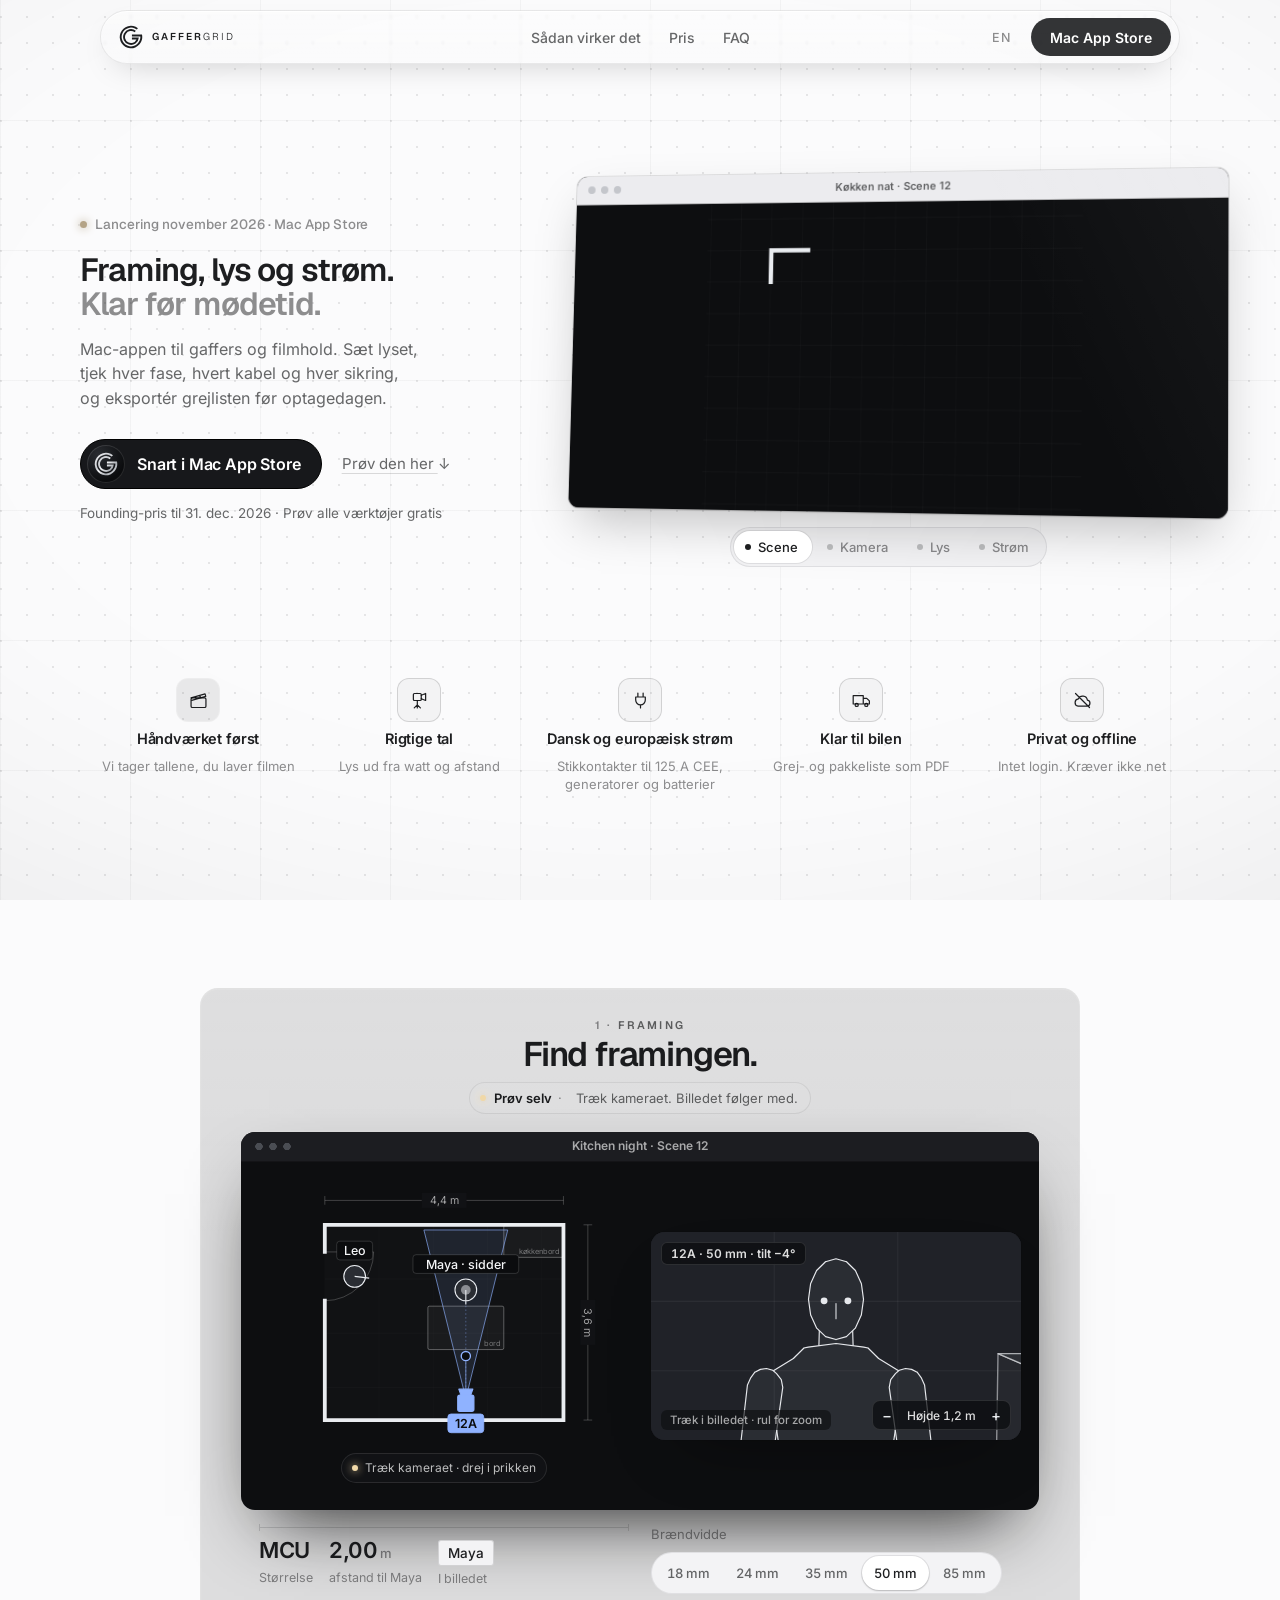
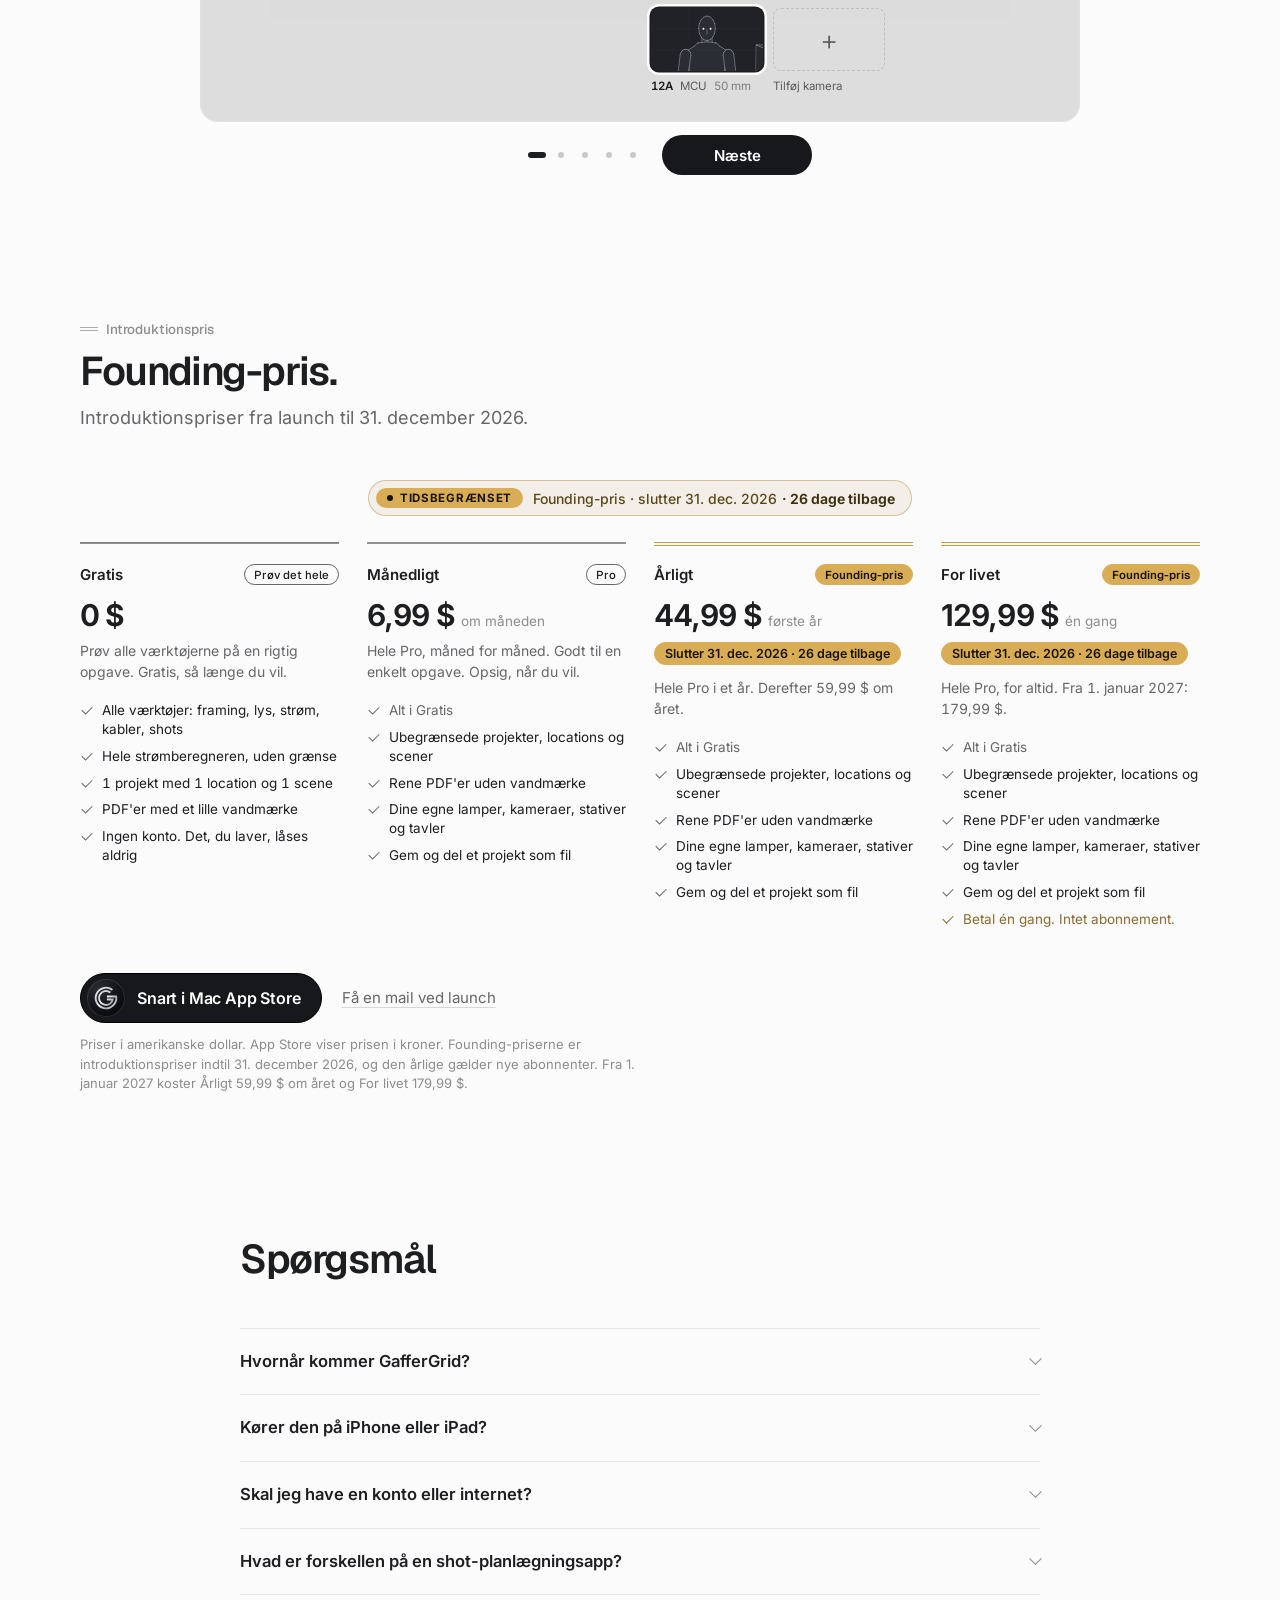
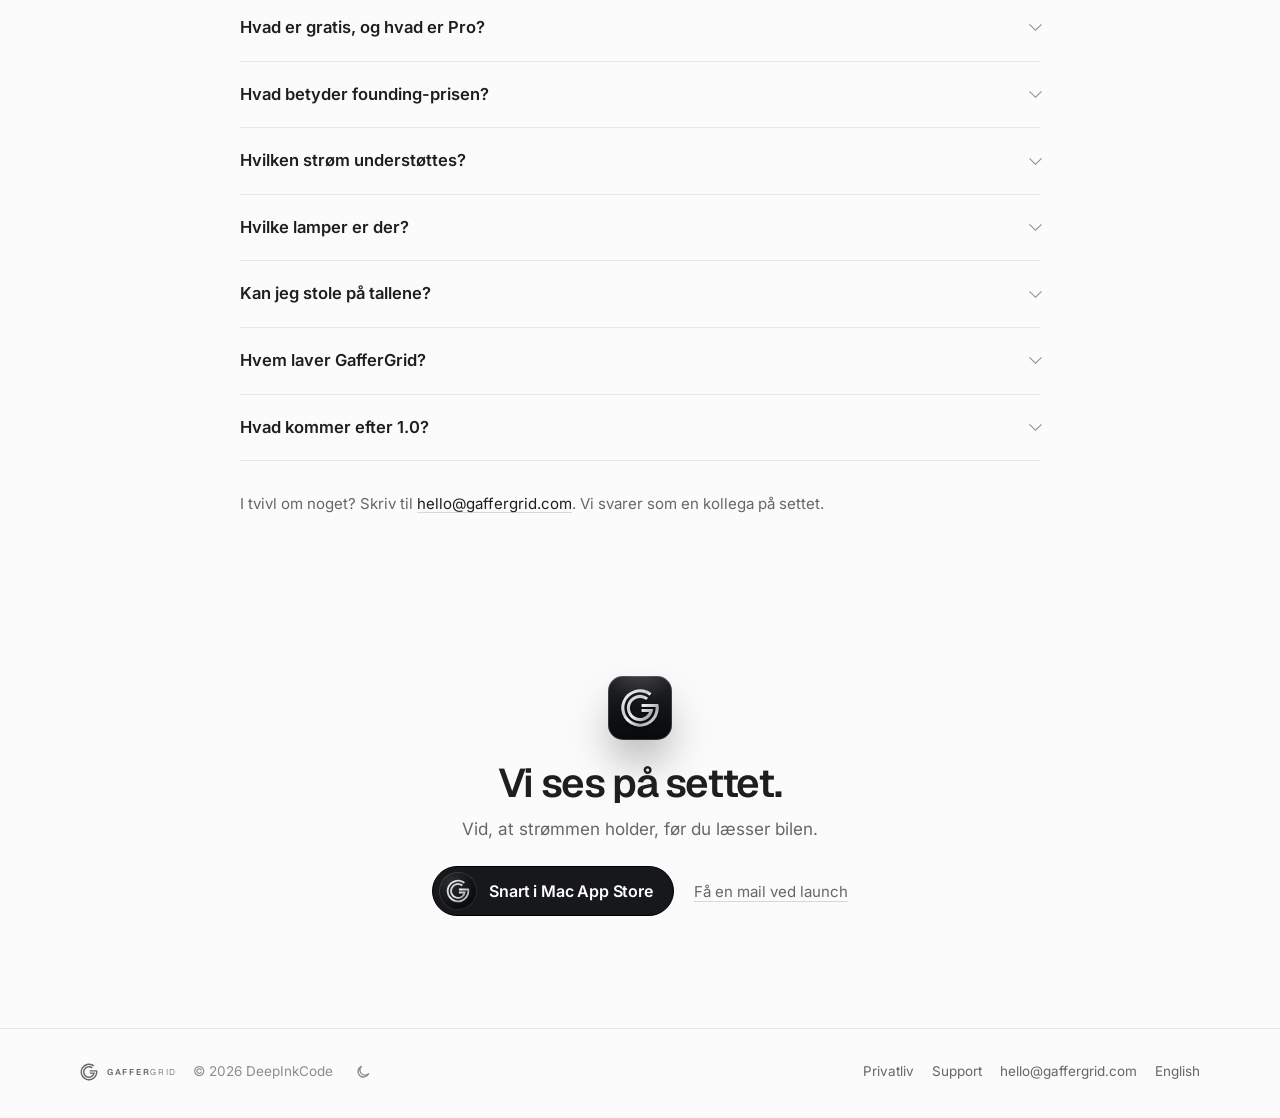
==== da/index.html @ 2f1fe36c "Hvem laver GafferGrid: folk fra filmbranchen i stedet for "testet af gaffers og elektrikere" Co-Auth" ====
<!doctype html>
<html lang="da">
<head>
<meta charset="utf-8">
<meta name="viewport" content="width=device-width, initial-scale=1, viewport-fit=cover">
<title>GafferGrid · Lysplan og strømberegner til filmhold (Mac)</title>
<meta name="description" content="Planlæg lyset og strømmen til dit filmset på din Mac. Hver fase tjekket, og grejlisten klar til udlejeren. Kommer på Mac App Store i november 2026.">
<link rel="canonical" href="https://gaffergrid.com/da/">
<link rel="alternate" hreflang="da" href="https://gaffergrid.com/da/">
<link rel="alternate" hreflang="en-GB" href="https://gaffergrid.com/">
<link rel="alternate" hreflang="x-default" href="https://gaffergrid.com/">
<meta property="og:type" content="website">
<meta property="og:site_name" content="GafferGrid">
<meta property="og:url" content="https://gaffergrid.com/da/">
<meta property="og:title" content="GafferGrid · Lysplan og strømberegner til filmhold (Mac)">
<meta property="og:description" content="Planlæg lyset og strømmen til dit filmset på din Mac. Hver fase tjekket, og grejlisten klar til udlejeren. Kommer på Mac App Store i november 2026.">
<meta property="og:image" content="https://gaffergrid.com/assets/og-da.png">
<meta property="og:image:width" content="1200">
<meta property="og:image:height" content="630">
<meta property="og:locale" content="da_DK">
<meta property="og:locale:alternate" content="en_GB">
<meta name="twitter:card" content="summary_large_image">
<meta name="theme-color" content="#fbfbfc" media="(prefers-color-scheme: light)">
<meta name="theme-color" content="#0c0d0f" media="(prefers-color-scheme: dark)">
<link rel="icon" href="/assets/favicon.svg" type="image/svg+xml">
<link rel="icon" href="/assets/favicon-96.png" type="image/png" sizes="96x96">
<link rel="icon" href="/assets/favicon-48.png" type="image/png" sizes="48x48">
<link rel="apple-touch-icon" href="/assets/apple-touch-icon.png">
<script>try{var s=localStorage.getItem("gg-site-theme");if(s==="dark"||s==="light")document.documentElement.dataset.theme=s}catch(e){}</script>
<script>try{var q=/[?&]intro\b/.test(location.search);if(!matchMedia("(prefers-reduced-motion: reduce)").matches){document.documentElement.classList.add("gg-intro")}}catch(e){}</script>
<link rel="preload" href="/assets/fonts/inter-var-latin.woff2" as="font" type="font/woff2" crossorigin>
<link rel="stylesheet" href="/assets/fonts.css">
<link rel="stylesheet" href="/assets/site.css">
<link rel="stylesheet" href="/assets/launch.css">
</head>
<body>
<a class="skip" href="#main">Gå til indholdet</a>
<header class="top"><div class="wrap">
  <a class="brand" href="/da/" aria-label="GafferGrid"><svg viewBox="0 0 32 32" aria-hidden="true"><path d="M25.235 4.18A15 15 0 1 0 30.644 12.75H17.25V15.25H28.477A12.5 12.5 0 1 1 23.696 6.15ZM22.464 7.726A10.5 10.5 0 1 0 26.473 16.75H17.25V19.25H23.31A8 8 0 1 1 20.925 9.696Z" fill="currentColor"/></svg><span class="gg-word">Gaffer<span>Grid</span></span></a>
  <nav class="tnav" aria-label="Sektioner"><a href="#how">Sådan virker det</a><a href="#founding">Pris</a><a href="#faq">FAQ</a></nav>
  <a class="tbtn lang" href="/" hreflang="en" lang="en" title="English" aria-label="English">EN</a>
  <a class="tbtn solid" href="#join" data-join>Mac App Store</a>
</div></header>
<div class="bg" aria-hidden="true"><div class="bg-grid"></div></div>
<div class="intro" aria-hidden="true"><div class="intro-cover"></div><canvas></canvas></div>
<main id="main">
  <section class="hero" id="join" aria-labelledby="h-hero">
    <div class="wrap hero-in">
      <div class="hero-txt">
        <p class="eyebrow"><i aria-hidden="true"></i><span data-launch-label>Lancering november 2026 · Mac App Store</span></p>
        <h1 id="h-hero"><span>Framing, lys og strøm.</span><br><em>Klar før mødetid.</em></h1>
        <p class="lead">Mac-appen til gaffers og filmhold. Sæt lyset, tjek hver fase, hvert kabel og hver sikring, og eksportér grejlisten før optage&shy;dagen.</p>
        <div class="store-cta" data-store-cta>
        <a class="store simple" data-store aria-disabled="true" data-pre="Hent i" aria-label="Kommer til Mac App Store i november"><span class="store-app"><svg viewBox="0 0 32 32" aria-hidden="true"><defs><linearGradient id="ggst4" gradientUnits="userSpaceOnUse" x1="1" y1="1" x2="31" y2="31"><stop offset="0" stop-color="#fbfbfc"/><stop offset=".38" stop-color="#c9ccd1"/><stop offset=".5" stop-color="#f2f3f5"/><stop offset=".72" stop-color="#a9adb3"/><stop offset="1" stop-color="#e6e8eb"/></linearGradient></defs><path d="M25.235 4.18A15 15 0 1 0 30.644 12.75H17.25V15.25H28.477A12.5 12.5 0 1 1 23.696 6.15ZM22.464 7.726A10.5 10.5 0 1 0 26.473 16.75H17.25V19.25H23.31A8 8 0 1 1 20.925 9.696Z" fill="url(#ggst4)"/></svg></span><span class="store-t"><b data-store-name="Mac App Store">Snart i Mac App Store</b></span></a>
        <a class="store-touch try-link" href="#frame">Prøv den her <span aria-hidden="true">↓</span></a>
      </div>
        <p class="hero-note">Founding-pris til 31. dec. 2026 · Prøv alle værktøjer gratis</p>
      </div>
      <figure class="hshot" data-show role="img" aria-label="Et GafferGrid-vindue med en tegning oppefra af et køkken, kamerabilledet og strømmen på tre faser. Det viser tre øjeblikke efter hinanden: framing, lys og strøm."></figure>
    </div>
  </section>

  <section class="wrap points" aria-label="Kort fortalt">
    <ul><li><i><svg viewBox="0 0 24 24" aria-hidden="true"><rect x="3.5" y="9" width="17" height="11" rx="1.5"/><path d="M3.5 9 L19.5 4.5 L20.3 7.3 L4.3 11.8 M8 7.9 L9.8 10.2 M13 6.5 L14.8 8.8"/></svg></i><b>Håndværket først</b><span>Vi tager tallene, du laver filmen</span></li><li><i><svg viewBox="0 0 24 24" aria-hidden="true"><rect x="5" y="4" width="9" height="8" rx="1.2"/><path d="M14 6 L19 4 V12 L14 10 M9.5 12 V20.5 M6 20.5 L9.5 17 L13 20.5"/></svg></i><b>Rigtige tal</b><span>Lys ud fra watt og afstand</span></li><li><i><svg viewBox="0 0 24 24" aria-hidden="true"><path d="M9 3.5 V8 M15 3.5 V8 M6.5 8 H17.5 V11.5 A5.5 5.5 0 0 1 12 17 A5.5 5.5 0 0 1 6.5 11.5 Z M12 17 V20.5"/></svg></i><b>Dansk og europæisk strøm</b><span>Stikkontakter til 125 A CEE, generatorer og batterier</span></li><li><i><svg viewBox="0 0 24 24" aria-hidden="true"><path d="M2.5 6.5 H14 V16 H2.5 Z M14 9.5 H18 L21 12.5 V16 H14"/><circle cx="6.5" cy="17" r="1.8"/><circle cx="17.5" cy="17" r="1.8"/></svg></i><b>Klar til bilen</b><span>Grej- og pakkeliste som PDF</span></li><li><i><svg viewBox="0 0 24 24" aria-hidden="true"><path d="M7 18.5 H17 A3.5 3.5 0 0 0 17.6 11.55 A5.5 5.5 0 0 0 7.2 10.2 A4.2 4.2 0 0 0 7 18.5 Z M4 4 L20 20"/></svg></i><b>Privat og offline</b><span>Intet login. Kræver ikke net</span></li></ul>
  </section>

  <section class="wrap journey" id="how" aria-labelledby="h-how">
    <h2 id="h-how" class="vh">Sådan virker det</h2>
    <ol class="rail"><li><a href="#frame"><span class="num">1</span><svg viewBox="0 0 24 24" aria-hidden="true"><g transform="scale(1.2)"><rect x="2" y="6" width="11" height="8" rx="1.5"/><path d="M13 9 L18 6 V14 L13 11"/></g></svg><span>Framing</span></a></li><li><a href="#light"><span class="num">2</span><svg viewBox="0 0 24 24" aria-hidden="true"><g transform="scale(1.2)"><rect x="3" y="7" width="7" height="7" rx="1"/><path d="M10 8 L16 5 V16 L10 13"/></g></svg><span>Lys</span></a></li><li><a href="#power"><span class="num">3</span><svg viewBox="0 0 24 24" aria-hidden="true"><g transform="scale(1.2)"><path d="M11 2 L4 11 H10 L9 18 L16 9 H10 Z"/></g></svg><span>Strøm</span></a></li><li><a href="#production"><span class="num">4</span><svg viewBox="0 0 24 24" aria-hidden="true"><g transform="scale(1.2)"><rect x="3" y="4" width="14" height="12" stroke-dasharray="3 2"/></g></svg><span>Produktion</span></a></li><li><a href="#deliver"><span class="num">5</span><svg viewBox="0 0 24 24" aria-hidden="true"><g transform="scale(1.2)"><path d="M10 12 V2.8 M6.6 6.2 L10 2.8 L13.4 6.2"/><path d="M6.5 8.5 H5 V17 H15 V8.5 H13.5"/></g></svg><span>Levering</span></a></li></ol>
  </section>

  <section class="wrap step" id="frame" aria-labelledby="h-frame">
    <div class="step-head">
      <p class="k step-k"><span class="num">1</span><span>Framing</span></p>
      <h2 id="h-frame">Find framingen.</h2>
      <p class="try"><b>Prøv selv</b>Træk kameraet. Billedet følger med.</p>
    </div>
    <div class="camdemo" data-cam-demo></div>
    
  </section>
  <section class="wrap step" id="light" aria-labelledby="h-light">
    <div class="step-head">
      <p class="k step-k"><span class="num">2</span><span>Lys</span></p>
      <h2 id="h-light">Sæt lyset.</h2>
      <p class="try"><b>Prøv selv</b>Flyt key, fill og baglys. Se lyset på Maya.</p>
    </div>
    <div class="camdemo" data-light-demo></div>
    
  </section>
  <section class="wrap step" id="power" aria-labelledby="h-power">
    <div class="step-head">
      <p class="k step-k"><span class="num">3</span><span>Strøm</span><em class="badge">Kernen</em></p>
      <h2 id="h-power">Holder strømmen?</h2>
      <p class="try"><b>Prøv selv</b>Læg kablerne, og se hver fase fylde op.</p>
    </div>
    <div class="pwdemo" data-power-demo></div>
    <p class="fine step-fine">Vejledende. En autoriseret elektriker eller gaffer godkender opsætningen på dagen.</p>
  </section>
  <section class="wrap step" id="production" aria-labelledby="h-production">
    <div class="step-head">
      <p class="k step-k"><span class="num">4</span><span>Produktion</span></p>
      <h2 id="h-production">Pak bilen.</h2>
      <p class="try"><b>Prøv selv</b>Dine shots, dagen og pakkelisten.</p>
    </div>
    <div class="prod">
      <div class="prod-l" data-prod-shots></div>
      <div class="prod-r"><h3>Pakkeliste</h3><div data-pack></div></div>
    </div>
    
  </section>
  <section class="wrap step" id="deliver" aria-labelledby="h-deliver">
    <div class="step-head">
      <p class="k step-k"><span class="num">5</span><span>Levering</span></p>
      <h2 id="h-deliver">Eksportér det hele.</h2>
      <p class="try"><b>Prøv selv</b>Alle papirer, holdet skal bruge, fra én plan.</p>
    </div>
    <div class="deliver" data-deliver data-scenes='[["12","INT. MAYAS LEJLIGHED, KØKKEN – NAT","Maya, Leo","3 shots"],["13","INT. OPGANGEN – NAT","Maya, Hr. Berg","2 shots"],["15","INT. MAYAS LEJLIGHED, KØKKEN – DAG","Leo","1 shot"]]' data-fold="Fold dem ud igen" data-exp="Eksportér det hele">
      <div class="fan">
        <div class="folder" aria-hidden="true"><svg class="folder-back" viewBox="0 0 200 150"><path d="M6 22 Q6 12 16 12 H70 L84 26 H184 Q194 26 194 36 V140 Q194 146 188 146 H12 Q6 146 6 140 Z"/></svg><svg class="folder-front" viewBox="0 0 200 150"><path d="M4 62 Q4 54 12 54 H188 Q196 54 196 62 L192 140 Q191 146 185 146 H15 Q9 146 8 140 Z"/></svg><span class="folder-l">Køkken nat · 4 PDF'er</span></div>
        <button type="button" class="leaf" style="--i:0" aria-pressed="false" aria-label="Grejliste: PDF til udlejeren"><span class="paper" data-doc="0"></span><span class="ready-tag">PDF ✓</span></button><button type="button" class="leaf" style="--i:1" aria-pressed="false" aria-label="Pakkeliste: Ving af på dagen"><span class="paper" data-doc="1"></span><span class="ready-tag">PDF ✓</span></button><button type="button" class="leaf" style="--i:2" aria-pressed="false" aria-label="Shotliste: 12A–12C med skitser"><span class="paper" data-doc="2"></span><span class="ready-tag">PDF ✓</span></button><button type="button" class="leaf" style="--i:3" aria-pressed="false" aria-label="Sceneoversigt: Scener og locations"><span class="paper" data-doc="3"></span><span class="ready-tag">PDF ✓</span></button>
      </div>
      <div class="deliver-cta"><button type="button" class="btn solid" data-export>Eksportér det hele</button><p class="fine">Også i 1.0: en rundvisning og en ordbog over fagord, med fif fra Gaff, vores gaffer.</p></div>
    </div>
    
  </section>

  <section class="wrap sec found" id="founding" aria-labelledby="h-found">
    <div class="head"><p class="k">Introduktionspris</p><h2 id="h-found">Founding-pris.</h2><p>Introduktionspriser fra launch til 31. december 2026.</p></div>
    <p class="offer" data-until="2026-12-31" data-left="dage tilbage" data-left1="dag tilbage"><span class="offer-tag">Tidsbegrænset</span>Founding-pris · slutter 31. dec. 2026</p>
    <div class="plans"><div class="plan free"><div class="plan-n"><b>Gratis</b><em class="badge">Prøv det hele</em></div><p class="price"><strong>0 $</strong></p><span class="plan-d">Prøv alle værktøjerne på en rigtig opgave. Gratis, så længe du vil.</span><ul class="plan-pts"><li>Alle værktøjer: framing, lys, strøm, kabler, shots</li><li>Hele strømberegneren, uden grænse</li><li>1 projekt med 1 location og 1 scene</li><li>PDF'er med et lille vandmærke</li><li>Ingen konto. Det, du laver, låses aldrig</li></ul></div><div class="plan"><div class="plan-n"><b>Månedligt</b><em class="badge">Pro</em></div><p class="price"><strong>6,99 $</strong><span>om måneden</span></p><span class="plan-d">Hele Pro, måned for måned. Godt til en enkelt opgave. Opsig, når du vil.</span><ul class="plan-pts"><li class="all">Alt i Gratis</li><li>Ubegrænsede projekter, locations og scener</li><li>Rene PDF'er uden vandmærke</li><li>Dine egne lamper, kameraer, stativer og tavler</li><li>Gem og del et projekt som fil</li></ul></div><div class="plan hot"><div class="plan-n"><b>Årligt</b><em class="badge">Founding-pris</em></div><p class="price"><strong>44,99 $</strong><span>første år</span></p><p class="until" data-until="2026-12-31" data-left="dage tilbage" data-left1="dag tilbage">Slutter 31. dec. 2026</p><span class="plan-d">Hele Pro i et år. Derefter 59,99 $ om året.</span><ul class="plan-pts"><li class="all">Alt i Gratis</li><li>Ubegrænsede projekter, locations og scener</li><li>Rene PDF'er uden vandmærke</li><li>Dine egne lamper, kameraer, stativer og tavler</li><li>Gem og del et projekt som fil</li></ul></div><div class="plan hot"><div class="plan-n"><b>For livet</b><em class="badge">Founding-pris</em></div><p class="price"><strong>129,99 $</strong><span>én gang</span></p><p class="until" data-until="2026-12-31" data-left="dage tilbage" data-left1="dag tilbage">Slutter 31. dec. 2026</p><span class="plan-d">Hele Pro, for altid. Fra 1. januar 2027: 179,99 $.</span><ul class="plan-pts"><li class="all">Alt i Gratis</li><li>Ubegrænsede projekter, locations og scener</li><li>Rene PDF'er uden vandmærke</li><li>Dine egne lamper, kameraer, stativer og tavler</li><li>Gem og del et projekt som fil</li><li class="plus">Betal én gang. Intet abonnement.</li></ul></div></div>
    <div class="found-cta"><div class="store-cta" data-store-cta>
        <a class="store simple" data-store aria-disabled="true" data-pre="Hent i" aria-label="Kommer til Mac App Store i november"><span class="store-app"><svg viewBox="0 0 32 32" aria-hidden="true"><defs><linearGradient id="ggst5" gradientUnits="userSpaceOnUse" x1="1" y1="1" x2="31" y2="31"><stop offset="0" stop-color="#fbfbfc"/><stop offset=".38" stop-color="#c9ccd1"/><stop offset=".5" stop-color="#f2f3f5"/><stop offset=".72" stop-color="#a9adb3"/><stop offset="1" stop-color="#e6e8eb"/></linearGradient></defs><path d="M25.235 4.18A15 15 0 1 0 30.644 12.75H17.25V15.25H28.477A12.5 12.5 0 1 1 23.696 6.15ZM22.464 7.726A10.5 10.5 0 1 0 26.473 16.75H17.25V19.25H23.31A8 8 0 1 1 20.925 9.696Z" fill="url(#ggst5)"/></svg></span><span class="store-t"><b data-store-name="Mac App Store">Snart i Mac App Store</b></span></a>
        <a class="store-touch" data-store-touch href="mailto:hello@gaffergrid.com?subject=Sig%20til%2C%20n%C3%A5r%20GafferGrid%20er%20ude">Få en mail ved launch</a>
      </div><p class="fine">Priser i amerikanske dollar. App Store viser prisen i kroner. Founding-priserne er introduktionspriser indtil 31. december 2026, og den årlige gælder nye abonnenter. Fra 1. januar 2027 koster Årligt 59,99 $ om året og For livet 179,99 $.</p></div>
  </section>

  <section class="wrap sec" id="faq" aria-labelledby="h-faq">
    <div class="head"><h2 id="h-faq">Spørgsmål</h2></div>
    <div class="faq"><details><summary>Hvornår kommer GafferGrid?</summary><p>November 2026 på Mac App Store.</p></details><details><summary>Kører den på iPhone eller iPad?</summary><p>Ikke endnu. 1.0 er til Mac: macOS 13 Ventura eller nyere, Apple silicon eller Intel, på engelsk (UK) og dansk. iPad kommer som det næste. Sidder du med telefonen? Send linket til dig selv, og prøv den på din Mac.</p></details><details><summary>Skal jeg have en konto eller internet?</summary><p>Nej. Der er intet login, og alt virker offline. Dine projekter gemmes på din Mac, og vi ser dem aldrig.</p></details><details><summary>Hvad er forskellen på en shot-planlægningsapp?</summary><p>Shot-planlægningsapps stopper ved kameraet. GafferGrid laver også gafferens del: den fordeler lamperne på faserne, tjekker kabler og sikringer, vælger tavler og skriver grejlisten til udlejeren.</p></details><details><summary>Hvad er gratis, og hvad er Pro?</summary><p>Alle værktøjer virker i ét projekt med én location og én scene, sammen med hele strømberegneren og PDF'er med et lille vandmærke. Pro giver ubegrænsede projekter, locations og scener, rene PDF'er, dine egne lamper, kameraer og stativer, og du kan gemme og dele et projekt som fil.</p></details><details><summary>Hvad betyder founding-prisen?</summary><p>Fra launch til 31. december 2026 koster Pro 44,99 $ det første år (nye abonnenter) eller 129,99 $ for livet. Derefter er priserne 59,99 $ om året og 179,99 $ for livet.</p></details><details><summary>Hvilken strøm understøttes?</summary><p>Dansk, europæisk og britisk 230/400 V: stikkontakter, 16, 32, 63 og 125 A CEE, generatorer og batterier. På dansk bruger appen danske stik, på engelsk britiske (BS 1363). Amerikansk strøm kommer senere.</p></details><details><summary>Hvilke lamper er der?</summary><p>Generiske LED-, tungsten- og HMI-lamper efter watt, fx en LED COB 600 W, med lysformere, rammer og diffusion. Med Pro opretter du dine egne lamper, kameraer og stativer.</p></details><details><summary>Kan jeg stole på tallene?</summary><p>GafferGrid regner hver lampe på fuld styrke og holder hver fase under 80 %. Beregningen er vejledende: en autoriseret elektriker eller gaffer skal godkende fordelingen på dagen.</p></details><details><summary>Hvem laver GafferGrid?</summary><p>Folk fra filmbranchen, der ville have et bedre værktøj til lys og strøm. Vi holder til i Danmark, og når du skriver, svarer en, der selv har stået på et set.</p></details><details><summary>Hvad kommer efter 1.0?</summary><p>1.0 er kernen: framing, lys, strøm og grejlisten. iPad og amerikansk strøm kommer som det næste. Opdateringer kommer gennem Mac App Store.</p></details></div>
    <aside class="gaff"><p>I tvivl om noget? Skriv til <a href="mailto:hello@gaffergrid.com">hello@gaffergrid.com</a>. Vi svarer som en kollega på settet.</p></aside>
  </section>

  <section class="wrap end" id="join-end" aria-labelledby="h-end">
    <div class="app-icon sm" aria-hidden="true"><svg viewBox="0 0 32 32" aria-hidden="true"><defs><linearGradient id="ggm2" gradientUnits="userSpaceOnUse" x1="1" y1="1" x2="31" y2="31"><stop offset="0" stop-color="#fbfbfc"/><stop offset=".38" stop-color="#c9ccd1"/><stop offset=".5" stop-color="#f2f3f5"/><stop offset=".72" stop-color="#a9adb3"/><stop offset="1" stop-color="#e6e8eb"/></linearGradient></defs><path d="M25.235 4.18A15 15 0 1 0 30.644 12.75H17.25V15.25H28.477A12.5 12.5 0 1 1 23.696 6.15ZM22.464 7.726A10.5 10.5 0 1 0 26.473 16.75H17.25V19.25H23.31A8 8 0 1 1 20.925 9.696Z" fill="url(#ggm2)"/></svg></div>
    <h2 id="h-end">Vi ses på settet.</h2>
    <p>Vid, at strømmen holder, før du læsser bilen.</p>
    <div class="store-cta" data-store-cta>
        <a class="store simple" data-store aria-disabled="true" data-pre="Hent i" aria-label="Kommer til Mac App Store i november"><span class="store-app"><svg viewBox="0 0 32 32" aria-hidden="true"><defs><linearGradient id="ggst6" gradientUnits="userSpaceOnUse" x1="1" y1="1" x2="31" y2="31"><stop offset="0" stop-color="#fbfbfc"/><stop offset=".38" stop-color="#c9ccd1"/><stop offset=".5" stop-color="#f2f3f5"/><stop offset=".72" stop-color="#a9adb3"/><stop offset="1" stop-color="#e6e8eb"/></linearGradient></defs><path d="M25.235 4.18A15 15 0 1 0 30.644 12.75H17.25V15.25H28.477A12.5 12.5 0 1 1 23.696 6.15ZM22.464 7.726A10.5 10.5 0 1 0 26.473 16.75H17.25V19.25H23.31A8 8 0 1 1 20.925 9.696Z" fill="url(#ggst6)"/></svg></span><span class="store-t"><b data-store-name="Mac App Store">Snart i Mac App Store</b></span></a>
        <a class="store-touch" data-store-touch href="mailto:hello@gaffergrid.com?subject=Sig%20til%2C%20n%C3%A5r%20GafferGrid%20er%20ude">Få en mail ved launch</a>
      </div>
  </section>
</main>
<script src="/assets/aabning.js" defer></script>
<script src="/assets/gitterlys.js" defer></script>
<script src="/assets/launch.js" defer></script>
<script src="/assets/kamera.js" defer></script>
<script src="/assets/rejse.js" defer></script>
<script src="/assets/slides.js" defer></script>
<script src="/assets/hero.js" defer></script>
<script type="application/ld+json">
{"@context":"https://schema.org","@graph":[{"@type":"SoftwareApplication","name":"GafferGrid","url":"https://gaffergrid.com/da/","inLanguage":"da","operatingSystem":"macOS 13 or later","applicationCategory":"MultimediaApplication","applicationSubCategory":"Film and TV production planning","description":"Planlæg lyset og strømmen til dit filmset på din Mac. Hver fase tjekket, og grejlisten klar til udlejeren. Kommer på Mac App Store i november 2026.","publisher":{"@id":"https://gaffergrid.com/#org"},"author":{"@id":"https://gaffergrid.com/#org"},"softwareRequirements":"macOS 13 Ventura or later, Apple silicon or Intel","isAccessibleForFree":true,"availableLanguage":["en-GB","da"],"keywords":"lighting plan, power calculator, gaffer app, film set, gear list, shot list, power distribution, CEE, phases, lighting plot","featureList":["Brændvidde og sensorstørrelse, med billedfeltet på planen","Dolly, slider, jib og kran med keyframes","Shotlisten som filmstrimmel, med en skitse af hvert billede","En lysplan set oppefra, i rigtige mål","Lyset regnet ud fra watt og afstand","LED, Tungsten og HMI med lysformere, rammer og diffusion","Faser, kabler og sikringer regnet ud, hver fase under 80 %","Kabler lagt langs væggene, tavler valgt for dig","Stikkontakter til 125 A CEE, generatorer og batterier","Scener med dag/nat og locations","Sceneoversigt og locations","Pakkeliste bygget ud fra planen, vinget af på dagen","Grejlisten som PDF til udlejeren","Plan, shotliste og strømplan i én PDF","Fokusguide til kameraholdet"],"offers":[{"@type":"Offer","name":"Free","price":"0","priceCurrency":"USD"},{"@type":"Offer","name":"Pro, monthly","price":"6.99","priceCurrency":"USD"},{"@type":"Offer","name":"Pro, yearly (founding price, first year)","price":"44.99","priceCurrency":"USD","priceValidUntil":"2026-12-31"},{"@type":"Offer","name":"Pro, for life (founding price)","price":"129.99","priceCurrency":"USD","priceValidUntil":"2026-12-31"}]},{"@type":"Organization","@id":"https://gaffergrid.com/#org","name":"DeepInkCode","url":"https://gaffergrid.com/","email":"hello@gaffergrid.com","logo":"https://gaffergrid.com/assets/icon-512.png","address":{"@type":"PostalAddress","addressCountry":"DK"}},{"@type":"WebSite","name":"GafferGrid","url":"https://gaffergrid.com/","inLanguage":["en-GB","da"],"publisher":{"@id":"https://gaffergrid.com/#org"}},{"@type":"FAQPage","inLanguage":"da","mainEntity":[{"@type":"Question","name":"Hvornår kommer GafferGrid?","acceptedAnswer":{"@type":"Answer","text":"November 2026 på Mac App Store."}},{"@type":"Question","name":"Kører den på iPhone eller iPad?","acceptedAnswer":{"@type":"Answer","text":"Ikke endnu. 1.0 er til Mac: macOS 13 Ventura eller nyere, Apple silicon eller Intel, på engelsk (UK) og dansk. iPad kommer som det næste. Sidder du med telefonen? Send linket til dig selv, og prøv den på din Mac."}},{"@type":"Question","name":"Skal jeg have en konto eller internet?","acceptedAnswer":{"@type":"Answer","text":"Nej. Der er intet login, og alt virker offline. Dine projekter gemmes på din Mac, og vi ser dem aldrig."}},{"@type":"Question","name":"Hvad er forskellen på en shot-planlægningsapp?","acceptedAnswer":{"@type":"Answer","text":"Shot-planlægningsapps stopper ved kameraet. GafferGrid laver også gafferens del: den fordeler lamperne på faserne, tjekker kabler og sikringer, vælger tavler og skriver grejlisten til udlejeren."}},{"@type":"Question","name":"Hvad er gratis, og hvad er Pro?","acceptedAnswer":{"@type":"Answer","text":"Alle værktøjer virker i ét projekt med én location og én scene, sammen med hele strømberegneren og PDF'er med et lille vandmærke. Pro giver ubegrænsede projekter, locations og scener, rene PDF'er, dine egne lamper, kameraer og stativer, og du kan gemme og dele et projekt som fil."}},{"@type":"Question","name":"Hvad betyder founding-prisen?","acceptedAnswer":{"@type":"Answer","text":"Fra launch til 31. december 2026 koster Pro 44,99 $ det første år (nye abonnenter) eller 129,99 $ for livet. Derefter er priserne 59,99 $ om året og 179,99 $ for livet."}},{"@type":"Question","name":"Hvilken strøm understøttes?","acceptedAnswer":{"@type":"Answer","text":"Dansk, europæisk og britisk 230/400 V: stikkontakter, 16, 32, 63 og 125 A CEE, generatorer og batterier. På dansk bruger appen danske stik, på engelsk britiske (BS 1363). Amerikansk strøm kommer senere."}},{"@type":"Question","name":"Hvilke lamper er der?","acceptedAnswer":{"@type":"Answer","text":"Generiske LED-, tungsten- og HMI-lamper efter watt, fx en LED COB 600 W, med lysformere, rammer og diffusion. Med Pro opretter du dine egne lamper, kameraer og stativer."}},{"@type":"Question","name":"Kan jeg stole på tallene?","acceptedAnswer":{"@type":"Answer","text":"GafferGrid regner hver lampe på fuld styrke og holder hver fase under 80 %. Beregningen er vejledende: en autoriseret elektriker eller gaffer skal godkende fordelingen på dagen."}},{"@type":"Question","name":"Hvem laver GafferGrid?","acceptedAnswer":{"@type":"Answer","text":"Folk fra filmbranchen, der ville have et bedre værktøj til lys og strøm. Vi holder til i Danmark, og når du skriver, svarer en, der selv har stået på et set."}},{"@type":"Question","name":"Hvad kommer efter 1.0?","acceptedAnswer":{"@type":"Answer","text":"1.0 er kernen: framing, lys, strøm og grejlisten. iPad og amerikansk strøm kommer som det næste. Opdateringer kommer gennem Mac App Store."}}]}]}
</script>
<footer class="foot"><div class="wrap">
  <a class="brand" href="/da/"><svg viewBox="0 0 32 32" aria-hidden="true"><path d="M25.235 4.18A15 15 0 1 0 30.644 12.75H17.25V15.25H28.477A12.5 12.5 0 1 1 23.696 6.15ZM22.464 7.726A10.5 10.5 0 1 0 26.473 16.75H17.25V19.25H23.31A8 8 0 1 1 20.925 9.696Z" fill="currentColor"/></svg><span class="gg-word">Gaffer<span>Grid</span></span></a>
  <span>© 2026 DeepInkCode</span>
  <button class="tbtn icon" type="button" data-theme-toggle aria-label="Mørk eller lys" title="Mørk eller lys"><svg class="theme-moon" viewBox="0 0 20 20"><path d="M16 12.5 A6.5 6.5 0 1 1 7.5 4 A5.2 5.2 0 0 0 16 12.5 Z"/></svg><svg class="theme-sun" viewBox="0 0 20 20"><circle cx="10" cy="10" r="3.4"/><path d="M10 2.5 V4.3 M10 15.7 V17.5 M2.5 10 H4.3 M15.7 10 H17.5 M4.7 4.7 L6 6 M14 14 L15.3 15.3 M4.7 15.3 L6 14 M14 6 L15.3 4.7"/></svg></button>
  <nav aria-label="Footer"><a href="/da/privacy.html">Privatliv</a><a href="/da/support.html">Support</a><a href="mailto:hello@gaffergrid.com">hello@gaffergrid.com</a><a href="/" hreflang="en" lang="en">English</a></nav>
</div></footer>
<script src="/assets/site.js" defer></script>
</body>
</html>
---- assets/fonts.css ----
/* Inter (SIL Open Font License, se fonts/Inter-OFL.txt) som variabel skrift, kopieret fra appens web/fonts. Systemskriften (SF Pro) bruges først på Mac/iPhone/iPad.
   Kun latin og latin-ext. Ingen eksterne skrifter (GDPR). */
/* latin-ext */
@font-face {
  font-family: 'Inter';
  font-style: normal;
  font-weight: 100 900;
  font-display: swap;
  src: url(fonts/inter-var-latin-ext.woff2) format('woff2-variations'), url(fonts/inter-var-latin-ext.woff2) format('woff2');
  unicode-range: U+0100-02BA, U+02BD-02C5, U+02C7-02CC, U+02CE-02D7, U+02DD-02FF, U+0304, U+0308, U+0329, U+1D00-1DBF, U+1E00-1E9F, U+1EF2-1EFF, U+2020, U+20A0-20AB, U+20AD-20C4, U+2113, U+2C60-2C7F, U+A720-A7FF;
}
/* latin */
@font-face {
  font-family: 'Inter';
  font-style: normal;
  font-weight: 100 900;
  font-display: swap;
  src: url(fonts/inter-var-latin.woff2) format('woff2-variations'), url(fonts/inter-var-latin.woff2) format('woff2');
  unicode-range: U+0000-00FF, U+0131, U+0152-0153, U+02BB-02BC, U+02C6, U+02DA, U+02DC, U+0304, U+0308, U+0329, U+2000-206F, U+20AC, U+2122, U+2191, U+2193, U+2212, U+2215, U+FEFF, U+FFFD;
}
/* Geist (SIL Open Font License, se fonts/Geist-OFL.txt), variabel, kun latin, kopieret fra appens web/fonts. Bruges KUN til
   navnetrækket "GafferGrid" (Marcus 28. okt aften); resten af siden står i Inter/systemskriften. */
@font-face {
  font-family: 'Geist';
  font-style: normal;
  font-weight: 100 900;
  font-display: swap;
  src: url(fonts/geist-var-latin.woff2) format('woff2-variations'), url(fonts/geist-var-latin.woff2) format('woff2');
  unicode-range: U+0000-00FF, U+0131, U+0152-0153, U+02BB-02BC, U+02C6, U+02DA, U+02DC, U+0304, U+0308, U+0329, U+2000-206F, U+20AC, U+2122, U+2191, U+2193, U+2212, U+2215, U+FEFF, U+FFFD;
}
/* Navnetrækket (Marcus 29. okt, som i appen): "GAFFERGRID" i versaler, spatiering 0,2 em, GAFFER 600 og GRID 300 (samme farve).
   Skriften er ca. 0,52× den gamle; margin-right −0,2 em fjerner spatieringen efter D, så navnet står optisk centreret ved G'et. */
.gg-word { font-family: "Geist", "Inter", -apple-system, system-ui, sans-serif; font-weight: 600; letter-spacing: .2em; text-transform: uppercase; margin-right: -.2em; line-height: 1; white-space: nowrap; font-synthesis: none; }
.gg-word span { font-weight: 300; opacity: 1; }
/* Instrument Serif (SIL Open Font License, se fonts/InstrumentSerif-OFL.txt), kun latin og latin-ext. Overskrifterne på siden
   (Marcus 4. nov: "en anden font, som ikke er så basic"); brødteksten er stadig Inter/systemskriften, navnetrækket Geist. */
@font-face { font-family: 'Instrument Serif'; font-style: normal; font-weight: 400; font-display: swap; src: url(fonts/instrument-serif-latin-ext.woff2) format('woff2');
  unicode-range: U+0100-02BA, U+02BD-02C5, U+02C7-02CC, U+02CE-02D7, U+02DD-02FF, U+0304, U+0308, U+0329, U+1D00-1DBF, U+1E00-1E9F, U+1EF2-1EFF, U+2020, U+20A0-20AB, U+20AD-20C4, U+2113, U+2C60-2C7F, U+A720-A7FF; }
@font-face { font-family: 'Instrument Serif'; font-style: normal; font-weight: 400; font-display: swap; src: url(fonts/instrument-serif-latin.woff2) format('woff2');
  unicode-range: U+0000-00FF, U+0131, U+0152-0153, U+02BB-02BC, U+02C6, U+02DA, U+02DC, U+0304, U+0308, U+0329, U+2000-206F, U+20AC, U+2122, U+2191, U+2193, U+2212, U+2215, U+FEFF, U+FFFD; }
@font-face { font-family: 'Instrument Serif'; font-style: italic; font-weight: 400; font-display: swap; src: url(fonts/instrument-serif-italic-latin.woff2) format('woff2');
  unicode-range: U+0000-00FF, U+0131, U+0152-0153, U+02BB-02BC, U+02C6, U+02DA, U+02DC, U+0304, U+0308, U+0329, U+2000-206F, U+20AC, U+2122, U+2191, U+2193, U+2212, U+2215, U+FEFF, U+FFFD; }
---- assets/site.css ----
/* Fælles stil for gaffergrid.com (forside, privacy, support) i appens nye look (gaffergrid-ft/docs/designsprog.md):
   monokrom grafit, kun lyset gløder (varm hvid), præcise tal, én skrift, rolig bevægelse. Ingen orange.
   Farverne er appens tokens (web/tokens.css). Mørk følger systemet; data-theme="light"/"dark" vælges med knappen i toppen. */
:root {
  --g0: #fbfbfc; --g1: #f3f3f5; --g2: #ffffff; --g3: #ebebee; --g4: #e2e2e6;
  --t1: rgba(10, 11, 13, .92); --t2: rgba(10, 11, 13, .62); --t3: rgba(10, 11, 13, .46);
  --hair: rgba(10, 11, 13, .08); --hair2: rgba(10, 11, 13, .14);
  --hi: #17181b; --hi-fg: #ffffff;
  --glass: rgba(251, 251, 252, .78);
  --light: #b4a386; --glow: rgba(180, 163, 134, .22);
  --ok: #2f7d4f; --warn: #a8801c; --bad: #c23a2b;
  --sel: #2f6fd0; --focus: 0 0 0 3px rgba(47, 111, 208, .28);
  --sh-float: 0 1px 0 rgba(255, 255, 255, .5) inset, 0 10px 30px rgba(0, 0, 0, .10), 0 1px 3px rgba(0, 0, 0, .08);
  --sh-shot: 0 30px 80px -20px rgba(0, 0, 0, .28), 0 0 0 1px var(--hair2);
  --body: -apple-system, BlinkMacSystemFont, "SF Pro Text", "Inter", "Segoe UI Variable Text", "Segoe UI", system-ui, sans-serif;
  --display: -apple-system, BlinkMacSystemFont, "SF Pro Display", "Inter", "Segoe UI Variable Display", "Segoe UI", system-ui, sans-serif;
  --ease: cubic-bezier(.2, .8, .2, 1);
  --wrap: 1120px; --gut: max(16px, env(safe-area-inset-left, 0px));
  color-scheme: light;
}
@media (prefers-color-scheme: dark) { :root:not([data-theme="light"]) {
  --g0: #0c0d0f; --g1: #141518; --g2: #1b1c20; --g3: #24262b; --g4: #2f3137;
  --t1: rgba(255, 255, 255, .94); --t2: rgba(255, 255, 255, .64); --t3: rgba(255, 255, 255, .44);
  --hair: rgba(255, 255, 255, .07); --hair2: rgba(255, 255, 255, .12);
  --hi: #f4f5f7; --hi-fg: #0c0d0f;
  --glass: rgba(20, 21, 24, .72);
  --light: #f1d9a8; --glow: rgba(241, 217, 168, .12);
  --ok: #6cc28c; --warn: #e2c25c; --bad: #ef6b5e; --sel: #8fb2ff; --focus: 0 0 0 3px rgba(143, 178, 255, .3);
  --sh-float: 0 1px 0 rgba(255, 255, 255, .05) inset, 0 10px 30px rgba(0, 0, 0, .4), 0 1px 3px rgba(0, 0, 0, .45);
  --sh-shot: 0 40px 100px -30px rgba(0, 0, 0, .9), 0 0 0 1px var(--hair2);
  color-scheme: dark;
} }
:root[data-theme="dark"] {
  --g0: #0c0d0f; --g1: #141518; --g2: #1b1c20; --g3: #24262b; --g4: #2f3137;
  --t1: rgba(255, 255, 255, .94); --t2: rgba(255, 255, 255, .64); --t3: rgba(255, 255, 255, .44);
  --hair: rgba(255, 255, 255, .07); --hair2: rgba(255, 255, 255, .12);
  --hi: #f4f5f7; --hi-fg: #0c0d0f;
  --glass: rgba(20, 21, 24, .72);
  --light: #f1d9a8; --glow: rgba(241, 217, 168, .12);
  --ok: #6cc28c; --warn: #e2c25c; --bad: #ef6b5e; --sel: #8fb2ff; --focus: 0 0 0 3px rgba(143, 178, 255, .3);
  --sh-float: 0 1px 0 rgba(255, 255, 255, .05) inset, 0 10px 30px rgba(0, 0, 0, .4), 0 1px 3px rgba(0, 0, 0, .45);
  --sh-shot: 0 40px 100px -30px rgba(0, 0, 0, .9), 0 0 0 1px var(--hair2);
  color-scheme: dark;
}

*, *::before, *::after { box-sizing: border-box; }
html { -webkit-text-size-adjust: 100%; scroll-padding-top: 72px; }
body { margin: 0; background: var(--g0); color: var(--t1); font: 400 16px/1.55 var(--body); -webkit-font-smoothing: antialiased; -moz-osx-font-smoothing: grayscale; text-rendering: optimizeLegibility; overflow-x: hidden; }
a { color: inherit; }
img, svg { max-width: 100%; }
:focus-visible { outline: 2px solid color-mix(in srgb, var(--sel) 70%, transparent); outline-offset: 2px; border-radius: 6px; }
:focus:not(:focus-visible) { outline: none; }
.wrap { width: 100%; max-width: calc(var(--wrap) + 2 * var(--gut)); margin: 0 auto; padding: 0 var(--gut); }
.skip { position: absolute; left: -999px; top: 8px; z-index: 100; background: var(--hi); color: var(--hi-fg); padding: 8px 12px; border-radius: 8px; }
.skip:focus { left: 8px; }

/* Toppen: røget glas (det eneste, der svæver), logoet og to små knapper */
.top { position: sticky; top: 0; z-index: 50; background: var(--glass); -webkit-backdrop-filter: blur(22px) saturate(150%); backdrop-filter: blur(22px) saturate(150%); border-bottom: 1px solid var(--hair); }
.top .wrap { display: flex; align-items: center; gap: 8px; height: 56px; }
.brand { display: inline-flex; align-items: center; gap: 9px; text-decoration: none; font: 600 16px var(--display); letter-spacing: -.02em; padding: 6px 0; }
.brand svg { width: 24px; height: 24px; flex: none; }
.brand .gg-word { font-size: 10px; } /* navnetrækket i Geist-versaler (fonts.css), ca. 0,52× den gamle 17 px */
.foot .brand .gg-word { font-size: 8.5px; }
.tbtn { display: inline-flex; align-items: center; justify-content: center; gap: 6px; min-height: 36px; padding: 0 12px; border-radius: 999px; border: 1px solid transparent; background: transparent; color: var(--t2); font: 500 14px var(--body); text-decoration: none; cursor: pointer; transition: color .16s var(--ease), background .16s var(--ease); }
.tbtn:hover { color: var(--t1); background: var(--g3); }
.tbtn svg { width: 17px; height: 17px; fill: none; stroke: currentColor; stroke-width: 1.6; stroke-linecap: round; stroke-linejoin: round; }
.tbtn.icon { width: 36px; padding: 0; }
.tbtn.solid { white-space: nowrap; }
@media (max-width: 440px) { .top .tbtn.solid { display: none; } }
.tbtn.solid { background: var(--hi); color: var(--hi-fg); font-weight: 600; min-height: 32px; padding: 0 14px; font-size: 13.5px; margin-left: 4px; }
.tnav { display: flex; gap: 2px; margin: 0 auto; }
.tnav a { padding: 7px 12px; border-radius: 999px; color: var(--t2); font: 500 14px var(--body); text-decoration: none; transition: color .16s var(--ease), background .16s var(--ease); }
.tnav a:hover { color: var(--t1); background: var(--g3); }
.tbtn.lang { font-size: 12.5px; letter-spacing: .04em; min-width: 36px; padding: 0 8px; }
@media (max-width: 820px) { .tnav { display: none; } .top .lang { margin-left: auto; } }
.tbtn.solid:hover { background: color-mix(in srgb, var(--hi) 86%, var(--t3)); color: var(--hi-fg); }
.theme-sun { display: none; } :root[data-theme-now="dark"] .theme-sun { display: block; } :root[data-theme-now="dark"] .theme-moon { display: none; }

/* Knapper */
.btn { display: inline-flex; align-items: center; justify-content: center; gap: 8px; min-height: 48px; padding: 0 22px; border-radius: 999px; border: 1px solid var(--hair2); background: transparent; color: var(--t1); font: 600 15px var(--body); text-decoration: none; cursor: pointer; transition: background .18s var(--ease), border-color .18s var(--ease), transform .18s var(--ease); }
.btn:hover { background: var(--g3); }
.btn.solid { background: var(--hi); color: var(--hi-fg); border-color: transparent; }
.btn.solid:hover { background: color-mix(in srgb, var(--hi) 86%, var(--t3)); }
.btn:active { transform: translateY(1px); }

/* Bunden */
.foot { border-top: 1px solid var(--hair); margin-top: 72px; color: var(--t3); font-size: 13.5px; }
.foot .wrap { display: flex; flex-wrap: wrap; align-items: center; gap: 8px 18px; padding-top: 24px; padding-bottom: max(28px, env(safe-area-inset-bottom)); }
.foot .brand { font-size: 14px; color: var(--t2); margin-right: 0; }
.foot .brand svg { width: 18px; height: 18px; }
.foot nav { display: flex; flex-wrap: wrap; gap: 4px 18px; margin-left: auto; }
.foot a { text-decoration: none; color: var(--t2); padding: 8px 0; }
.foot a:hover { color: var(--t1); }

/* Privacy og support: rolig læsetekst */
.doc { max-width: 720px; padding-top: 48px; }
.doc .meta { color: var(--t3); font-size: 13.5px; margin: 0 0 8px; }
.doc h1 { font: 650 clamp(34px, 6vw, 48px)/1.05 var(--display); letter-spacing: -.035em; margin: 0 0 18px; }
.doc .lead { font-size: 18px; color: var(--t2); margin: 0 0 8px; }
.doc h2 { font: 600 20px/1.25 var(--display); letter-spacing: -.015em; margin: 44px 0 10px; padding-top: 22px; border-top: 1px solid var(--hair); }
.doc p, .doc li { color: var(--t2); }
.doc b, .doc strong { color: var(--t1); font-weight: 600; }
.doc ul { padding-left: 20px; margin: 10px 0; } .doc li { margin: 10px 0; padding-left: 4px; }
.doc a { color: var(--t1); text-decoration: underline; text-decoration-color: var(--hair2); text-underline-offset: 3px; }
.doc a:hover { text-decoration-color: currentColor; }
.doc .card { margin: 28px 0 8px; padding: 18px 20px; border-radius: 14px; background: var(--g1); border: 1px solid var(--hair); }
.doc .card p { margin: 0; }
@media (min-width: 720px) { .doc { padding-top: 72px; } }

/* Toppen uden bjælke (Marcus 29. okt, inspireret af Cadrages rene top, ikke kopieret): logo til venstre, tre små tekstlinks
   og sproget direkte på baggrunden, og én tydelig primær knap. Ingen baggrund, kant eller blur, og den ruller med siden væk;
   den svævende pille (.float-cta i launch.css) tager over, når man er forbi hero. Mørk/lys ligger nu i bunden. */
.top { position: absolute; left: 0; right: 0; background: none; -webkit-backdrop-filter: none; backdrop-filter: none; border-bottom: 0; }
.top .wrap { height: 72px; gap: 4px; }
.tnav { gap: 0; }
.tnav a { padding: 8px 14px; font-size: 14px; color: var(--t2); }
@media (min-width: 821px) { .top .wrap { position: relative; } .tnav { position: absolute; left: 50%; transform: translateX(-50%); margin: 0; } .top .lang { margin-left: auto; } } /* links midt på siden (Marcus 29. okt) */
.tnav a:hover { background: none; color: var(--t1); }
.tbtn.lang { color: var(--t3); }
.tbtn.lang:hover { background: none; color: var(--t1); }
.tbtn.solid { min-height: 38px; padding: 0 18px; font-size: 14px; margin-left: 8px; }
@media (max-width: 440px) { .top .tbtn.solid { display: inline-flex; min-height: 34px; padding: 0 14px; font-size: 13px; margin-left: 2px; } }
.foot [data-theme-toggle] { margin-left: -6px; color: var(--t3); }
html { scroll-padding-top: 24px; }
.doc { padding-top: 112px; } @media (min-width: 720px) { .doc { padding-top: 136px; } }

/* Toppen som "liquid glass" (29. okt, site/clean): øverst på siden står den usynligt på baggrunden. Ruller man ned,
   forsvinder den; ruller man op igen, glider en svævende pille af røget glas ned (blur + saturate, tynd lys kant).
   Klassen .glass og .gone sættes af site.js. Med "reducér bevægelse" skifter den uden at glide. */
.top { position: fixed; top: 0; transition: transform .38s var(--ease), opacity .3s var(--ease); }
.top.gone { transform: translateY(-120%); opacity: 0; pointer-events: none; }
.top .wrap { transition: background .3s var(--ease), box-shadow .3s var(--ease), border-color .3s var(--ease), height .3s var(--ease), padding .3s var(--ease); border: 1px solid transparent; }
.top.glass { top: 10px; }
.top.glass .wrap { height: 54px; max-width: 1080px; padding: 0 8px 0 18px; border-radius: 999px;
  background: color-mix(in srgb, var(--g0) 62%, transparent); -webkit-backdrop-filter: blur(22px) saturate(180%); backdrop-filter: blur(22px) saturate(180%);
  border-color: color-mix(in srgb, var(--t1) 12%, transparent);
  box-shadow: 0 1px 0 rgba(255, 255, 255, .14) inset, 0 12px 36px -14px rgba(0, 0, 0, .45); }
@media (max-width: 1120px) { .top.glass .wrap { max-width: calc(100% - 24px); } }
.top.glass .tbtn.solid { min-height: 38px; }
@media (prefers-reduced-motion: reduce) { .top, .top .wrap { transition: none; } }
---- assets/launch.css ----
/* Forsiden: mobil først (390 px uden sidelæns rul), så tablet og desktop. Bygger på tokens i site.css.
   Tegningerne (.stage) er altid mørke, som introen i appen ("som en biograf"): lyset på tegningen er det, der skal gløde. */
.k { display: flex; align-items: center; gap: 8px; margin: 0 0 12px; color: var(--t3); font: 500 13.5px var(--body); }
.k svg { width: 17px; height: 17px; fill: none; stroke: currentColor; stroke-width: 1.5; stroke-linecap: round; stroke-linejoin: round; }
.badge { font-style: normal; font: 600 11.5px var(--body); padding: 3px 9px; border-radius: 999px; background: var(--hi); color: var(--hi-fg); white-space: nowrap; }
.head { max-width: 620px; margin: 0 0 40px; }
.head h2, .end h2 { font: 600 clamp(28px, 6.2vw, 40px)/1.1 var(--display); letter-spacing: -.03em; margin: 0 0 12px; text-wrap: balance; }
.head > p:not(.k) { color: var(--t2); font-size: 17px; margin: 0; max-width: 54ch; }
.fine { color: var(--t3); font-size: 13px; line-height: 1.5; }

/* Hero */
.hero { position: relative; padding: 72px 0 32px; text-align: center; }
.hero-in { position: relative; display: grid; justify-items: center; }
.app-icon { width: 84px; height: 84px; border-radius: 20px; display: grid; place-items: center; color: #f7f7f7; margin-bottom: 26px;
  background: radial-gradient(100% 100% at 50% -10%, rgba(255, 255, 255, .14), transparent 55%), linear-gradient(#232427, #131417 50%, #08090a); box-shadow: 0 0 0 1px rgba(255, 255, 255, .16) inset, 0 24px 48px -12px rgba(0, 0, 0, .55); } /* børstet metal (28. okt aften) */
.app-icon svg { width: 54px; height: 54px; filter: drop-shadow(0 1px 1.2px rgba(0, 0, 0, .7)); }
.app-icon.sm { width: 64px; height: 64px; border-radius: 15px; margin: 0 auto 22px; } .app-icon.sm svg { width: 40px; height: 40px; }
.eyebrow { display: inline-flex; align-items: center; gap: 8px; margin: 0 0 22px; color: var(--t3); font-size: 13.5px; font-weight: 500; }
.eyebrow i { width: 7px; height: 7px; border-radius: 50%; background: var(--light); box-shadow: 0 0 10px var(--light); }
.hero h1 { font: 650 clamp(40px, 10.4vw, 68px)/1.04 var(--display); letter-spacing: -.042em; margin: 0 0 18px; max-width: 12ch; text-wrap: balance; }
.hero .lead { color: var(--t2); font-size: 17.5px; margin: 0 0 28px; max-width: 54ch; }
.note { list-style: none; padding: 0; margin: 18px 0 0; display: flex; flex-wrap: wrap; justify-content: center; gap: 6px 18px; color: var(--t3); font-size: 13.5px; }
.note li { display: inline-flex; align-items: center; gap: 7px; }
.note li::before { content: ""; width: 12px; height: 7px; border-left: 1.5px solid var(--t2); border-bottom: 1.5px solid var(--t2); transform: rotate(-45deg) translateY(-2px); }

/* App Store-knappen (29. okt, erstatter ventelisten): Apples badge-form gengivet enkelt og monokromt, ren tekst uden logo.
   .is-soon = før STORE er sat i launch.js (ikke klikbar, omrids); som link er den massiv som .btn.solid. */
.store-cta { display: flex; flex-wrap: wrap; align-items: center; gap: 10px 20px; }
.store { display: inline-grid; align-content: center; justify-items: start; min-height: 54px; padding: 7px 20px 8px; border-radius: 12px;
  background: var(--hi); color: var(--hi-fg); border: 1px solid transparent; text-decoration: none; line-height: 1.1; transition: background .16s var(--ease); }
.store small { font-size: 11px; font-weight: 500; letter-spacing: .01em; opacity: .82; }
.store b { font: 600 20px/1.1 var(--display); letter-spacing: -.02em; white-space: nowrap; }
.store em { font-style: normal; font-weight: 400; opacity: .6; }
a.store:hover { background: color-mix(in srgb, var(--hi) 86%, var(--t3)); }
a.store:active { transform: translateY(1px); }
.store.is-soon { background: transparent; color: var(--t1); border-color: var(--hair2); cursor: default; }
.store.is-soon small { color: var(--t2); opacity: 1; }
.store-touch { color: var(--t2); font-size: 15px; text-decoration: underline; text-decoration-color: var(--hair2); text-underline-offset: 4px; }
.store-touch:hover { color: var(--t1); text-decoration-color: currentColor; }
.end .store-cta { justify-content: center; }
@media (max-width: 380px) { .store b { font-size: 18px; } .store { padding: 7px 16px 8px; } }

/* Segment (optikvalg o.l.) */
.seg { display: inline-flex; gap: 2px; padding: 3px; border-radius: 999px; background: var(--g1); border: 1px solid var(--hair); max-width: 100%; overflow-x: auto; }
.seg button { min-height: 36px; padding: 0 16px; border-radius: 999px; border: 0; background: transparent; color: var(--t2); font: 500 14px var(--body); cursor: pointer; white-space: nowrap; }
.seg button[aria-pressed="true"] { background: var(--g2); color: var(--t1); box-shadow: 0 1px 2px rgba(0, 0, 0, .18), 0 0 0 1px var(--hair); }

/* Sådan virker det: tekst og en tegning pr. ting */
.hows { padding-top: 96px; }
.how { display: grid; gap: 22px; padding: 40px 0; }
.how h3 { font: 600 clamp(24px, 5.6vw, 32px)/1.12 var(--display); letter-spacing: -.025em; margin: 0 0 10px; text-wrap: balance; }
.how-txt > p:not(.k):not(.fine) { color: var(--t2); font-size: 16.5px; margin: 0; max-width: 46ch; }
.how .fine { margin: 14px 0 0; max-width: 52ch; }
/* Tallene som mål på en tegning: målelinje med endestreger over (designsprog 2) */
.facts { position: relative; display: grid; grid-template-columns: repeat(3, minmax(0, max-content)); gap: 0 24px; margin-top: 24px; padding-top: 14px; min-height: 66px; }
.facts::before { content: ""; position: absolute; left: 0; right: 0; top: 0; height: 7px; border-left: 1px solid var(--hair2); border-right: 1px solid var(--hair2); background: linear-gradient(var(--hair2), var(--hair2)) 0 3px / 100% 1px no-repeat; }
.fact { display: grid; gap: 2px; min-width: 0; }
.fact b { font: 600 24px/1.15 var(--display); letter-spacing: -.02em; white-space: nowrap; transition: color .2s var(--ease); }
.fact b small { font-size: 13px; font-weight: 500; color: var(--t3); letter-spacing: 0; margin-left: 3px; }
.fact > span { font-size: 12.5px; color: var(--t3); }
.fact.ok b { color: var(--ok); } .fact.warn b { color: var(--warn); } .fact.bad b { color: var(--bad); }

.stage { position: relative; margin: 0; border-radius: 16px; overflow: hidden; aspect-ratio: 480 / 330; color: rgba(255, 255, 255, .94);
  background: radial-gradient(circle at 1px 1px, rgba(255, 255, 255, .06) 1px, transparent 1.4px) 0 0 / 24px 24px, radial-gradient(120% 90% at 50% 0%, #15161a, #0b0c0e 70%);
  box-shadow: 0 0 0 1px rgba(255, 255, 255, .06) inset, 0 30px 70px -30px rgba(0, 0, 0, .6); touch-action: pan-y; }
:root[data-theme-now="light"] .stage { box-shadow: 0 0 0 1px rgba(0, 0, 0, .06), 0 30px 70px -34px rgba(0, 0, 0, .45); }
.stage svg.d { position: absolute; inset: 0; width: 100%; height: 100%; display: block; }
.stage .hint { position: absolute; left: 12px; bottom: 12px; z-index: 2; display: inline-flex; align-items: center; gap: 7px; padding: 5px 10px; border-radius: 999px; font-size: 12px; color: rgba(255, 255, 255, .72);
  background: rgba(20, 21, 24, .72); -webkit-backdrop-filter: blur(12px); backdrop-filter: blur(12px); border: 1px solid rgba(255, 255, 255, .1); pointer-events: none; transition: opacity .4s var(--ease); }
.stage .hint::before { content: ""; width: 6px; height: 6px; border-radius: 50%; background: #f1d9a8; box-shadow: 0 0 8px #f1d9a8; animation: pulse 1.8s ease-in-out infinite; }
.stage.used .hint { opacity: 0; }
@keyframes pulse { 50% { opacity: .35; } }
/* Knapper inde i tegningerne (lamper, optik): røget glas, som det der svæver i appen */
.ctl { position: absolute; z-index: 3; display: flex; flex-wrap: wrap; gap: 6px; }
.ctl.tr { right: 10px; top: 10px; justify-content: flex-end; max-width: calc(100% - 20px); }
.ctl.bl { left: 10px; right: 10px; bottom: 10px; }
.chip { min-height: 32px; padding: 0 11px; border-radius: 999px; border: 1px solid rgba(255, 255, 255, .12); background: rgba(22, 23, 27, .78); -webkit-backdrop-filter: blur(12px); backdrop-filter: blur(12px); color: rgba(255, 255, 255, .86); font: 500 12.5px var(--body); cursor: pointer; white-space: nowrap; transition: background .16s var(--ease), border-color .16s var(--ease), color .16s; }
.chip:hover { background: rgba(40, 42, 48, .9); border-color: rgba(255, 255, 255, .22); }
.chip[aria-pressed="true"] { background: #f4f5f7; color: #0c0d0f; border-color: transparent; }
.chip:disabled { opacity: .4; cursor: default; }
.scrub { position: absolute; z-index: 3; left: 12px; right: 12px; bottom: 12px; display: flex; align-items: center; gap: 10px; height: 40px; padding: 0 12px 0 4px; border-radius: 20px; background: rgba(22, 23, 27, .78); -webkit-backdrop-filter: blur(12px); backdrop-filter: blur(12px); border: 1px solid rgba(255, 255, 255, .1); }
.scrub button { width: 32px; height: 32px; flex: none; border-radius: 50%; border: 0; background: #f4f5f7; color: #0c0d0f; display: grid; place-items: center; cursor: pointer; }
.scrub button svg { width: 14px; height: 14px; fill: currentColor; }
.scrub input { flex: 1; min-width: 0; accent-color: #f4f5f7; height: 28px; cursor: pointer; background: transparent; -webkit-appearance: none; appearance: none; }
.scrub input::-webkit-slider-runnable-track { height: 4px; border-radius: 2px; background: linear-gradient(90deg, #3a4150, #9aa6bd 35%, #e8e2d6 50%, #9aa6bd 65%, #3a4150); }
.scrub input::-moz-range-track { height: 4px; border-radius: 2px; background: linear-gradient(90deg, #3a4150, #9aa6bd 35%, #e8e2d6 50%, #9aa6bd 65%, #3a4150); }
.scrub input::-webkit-slider-thumb { -webkit-appearance: none; width: 16px; height: 16px; margin-top: -6px; border-radius: 50%; background: #fff; box-shadow: 0 1px 4px rgba(0, 0, 0, .6); }
.scrub input::-moz-range-thumb { width: 16px; height: 16px; border: 0; border-radius: 50%; background: #fff; box-shadow: 0 1px 4px rgba(0, 0, 0, .6); }
.scrub span { font-size: 12px; color: rgba(255, 255, 255, .6); min-width: 34px; text-align: right; }
.stage:has(.scrub) .hint, .stage:has(.ctl.bl) .hint { bottom: auto; top: 12px; }
.stage:has(.ctl.tr) .hint { top: auto; bottom: 12px; }

/* Tegningernes streger (fra introens ii-*-klasser) */
.d { font: 500 11px var(--body); }
.d text { fill: rgba(255, 255, 255, .44); }
.d .h { fill: rgba(255, 255, 255, .94); font-weight: 600; font-size: 12px; }
.d .floor { fill: #111215; }
.d .wall { fill: none; stroke: #e6e8ec; stroke-width: 4; stroke-linejoin: miter; }
.d .thin { fill: none; stroke: rgba(255, 255, 255, .42); stroke-width: 1; } .d .gap { stroke: #111215; stroke-width: 6; }
.d .win { fill: none; stroke: #c9ccd1; stroke-width: 1.2; }
.d .dim path { fill: none; stroke: rgba(255, 255, 255, .3); stroke-width: 1; } .d .dim text { text-anchor: middle; fill: rgba(255, 255, 255, .64); }
.d .ring { fill: none; stroke: rgba(255, 255, 255, .16); stroke-dasharray: 2 6; }
.d .tape { fill: rgba(20, 21, 24, .9); stroke: rgba(255, 255, 255, .16); stroke-width: .8; } .d .tapet { fill: rgba(255, 255, 255, .9); text-anchor: middle; font-size: 10.5px; font-weight: 500; }
.d .body { fill: #24262b; stroke: #c9ccd1; stroke-width: 1.4; } .d .head { fill: #34373d; stroke: #e9eaec; stroke-width: 1.4; } .d .nose { stroke: #e9eaec; stroke-width: 1.4; }
.d .obj { fill: #1b1c20; stroke: #f4f5f7; stroke-width: 1.4; stroke-linejoin: round; }
.d .box { fill: #1b1c20; stroke: #e9eaec; stroke-width: 1.4; }
.d .cable { fill: none; stroke: #c9ccd1; stroke-width: 2; stroke-linecap: round; stroke-linejoin: round; }
.d .track { fill: rgba(255, 255, 255, .07); } .d .l1 { fill: #b07a4a; } .d .l2 { fill: #e9ebee; } .d .l3 { fill: #8b949a; }
.d .limit { stroke: rgba(255, 255, 255, .5); stroke-width: 1; stroke-dasharray: 2 2; }
.d .over { fill: #ef6b5e !important; }
.d .amp { text-anchor: end; font-size: 10.5px; fill: rgba(255, 255, 255, .64); }
.d .okc { fill: none; stroke: #6cc28c; stroke-width: 1.8; stroke-linecap: round; stroke-linejoin: round; }
.d .rail { stroke: rgba(255, 255, 255, .3); stroke-width: 1.5; } .d .keyf { fill: #e9eaec; }
.d .fov { fill: rgba(241, 217, 168, .08); stroke: rgba(255, 255, 255, .3); stroke-width: 1; stroke-dasharray: 4 4; }
.d .frame { fill: #0f1012; stroke: rgba(255, 255, 255, .22); stroke-width: 1; } .d .frame.on { stroke: rgba(255, 255, 255, .8); }
.d .head2 { fill: #8a8e95; } .d .body2 { fill: #5c6067; }
.d .lbls { text-anchor: start; font-size: 10.5px; fill: rgba(255, 255, 255, .5); }
.d .sheet { fill: #15161a; stroke: rgba(255, 255, 255, .1); }
.d .row text { fill: rgba(255, 255, 255, .7); } .d .row .qty { fill: rgba(255, 255, 255, .94); font-weight: 600; }
.d .grab { cursor: grab; } .d .grab:active { cursor: grabbing; }
.d .grab:focus { outline: none; } .d .grab:focus-visible .focusring { stroke: #8fb2ff; stroke-width: 2; opacity: 1; }
.d .focusring { fill: none; stroke: rgba(255, 255, 255, .0); opacity: 0; }
.d .handle { fill: none; stroke: rgba(255, 255, 255, .35); stroke-dasharray: 3 3; }
.d .pop { animation: pop .5s var(--ease) both; } @keyframes pop { from { opacity: 0; transform: scale(.6); } }
.d .draw { stroke-dasharray: 1; stroke-dashoffset: 1; animation: draw 1s var(--ease) forwards; } @keyframes draw { to { stroke-dashoffset: 0; } }
.d .fade { animation: fd .6s var(--ease) both; } @keyframes fd { from { opacity: 0; } }

.sec { padding-top: 112px; }

/* Priser */
.plans { display: grid; grid-template-columns: 1fr; gap: 0 28px; }
.plan { position: relative; display: grid; align-content: start; gap: 4px; padding: 20px 0 22px; border-top: 1px solid var(--hair2); }
.plan.hot { border-top-color: transparent; }
.plan.hot::before { content: ""; position: absolute; left: 0; right: 0; top: -1px; height: 4px; border-top: 1.5px solid var(--t1); border-bottom: 1.5px solid var(--t1); opacity: .8; }
.plan-n { display: flex; align-items: center; justify-content: space-between; gap: 8px; } .plan-n b { font-size: 15px; font-weight: 600; }
.price { margin: 8px 0 4px; display: flex; align-items: baseline; gap: 6px; flex-wrap: wrap; }
.price strong { font: 650 30px/1.1 var(--display); letter-spacing: -.03em; } .price span { color: var(--t3); font-size: 13.5px; }
.plan > span { color: var(--t2); font-size: 14px; }
.found-cta { margin-top: 22px; display: grid; justify-items: start; gap: 6px; } .found-cta .fine { max-width: 70ch; margin: 6px 0 0; }

/* FAQ */
.faq { border-top: 1px solid var(--hair); max-width: 800px; }
.faq details { border-bottom: 1px solid var(--hair); }
.faq summary { list-style: none; cursor: pointer; display: flex; justify-content: space-between; align-items: center; gap: 16px; padding: 18px 0; font-weight: 600; font-size: 16px; }
.faq summary::-webkit-details-marker { display: none; }
.faq summary::after { content: ""; width: 9px; height: 9px; flex: none; border-right: 1.5px solid var(--t3); border-bottom: 1.5px solid var(--t3); transform: rotate(45deg) translate(-2px, -2px); transition: transform .2s var(--ease); }
.faq details[open] summary::after { transform: rotate(-135deg) translate(-2px, -2px); }
.faq details p { margin: -4px 0 18px; color: var(--t2); max-width: 64ch; }

/* Til sidst */
.end { padding-top: 120px; text-align: center; display: grid; justify-items: center; }
.end > p { color: var(--t2); margin: 0 0 24px; font-size: 17px; }

/* Rolig fremtoning ved scroll (kun med JS og uden "reducér bevægelse") */
.anim .how, .anim .sec .head, .anim .fgroup, .anim .plans { opacity: 0; transform: translateY(14px); transition: opacity .7s var(--ease), transform .7s var(--ease); }
.anim .in { opacity: 1 !important; transform: none !important; }

/* Tablet og op */
@media (min-width: 700px) {
  .hero { padding: 84px 0 64px; }
  .app-icon { width: 96px; height: 96px; border-radius: 23px; } .app-icon svg { width: 62px; height: 62px; }
  .plans { grid-template-columns: repeat(2, 1fr); }
}
@media (min-width: 980px) {
  .how { grid-template-columns: minmax(0, 5fr) minmax(0, 7fr); gap: 56px; align-items: center; padding: 56px 0; }

  .plans { grid-template-columns: repeat(4, 1fr); }
  .hero { padding: 104px 0 80px; }
}
@media (max-width: 420px) {
  .facts { gap: 0 14px; } .fact b { font-size: 20px; } .fact > span { font-size: 11.5px; }
  .chip { min-height: 30px; padding: 0 9px; font-size: 12px; }
}
@media (pointer: coarse) { .chip { min-height: 36px; } }
@media (prefers-reduced-motion: reduce) {
  .stage .hint::before { animation: none; }
  .d .pop, .d .fade { animation: none; } .d .draw { animation: none; stroke-dashoffset: 0; }
  .anim .how, .anim .sec .head, .anim .fgroup, .anim .plans { opacity: 1; transform: none; transition: none; }
}

/* Knapperne under en tegning (lamper og optik): i sidens eget tema */
.tools { display: flex; flex-wrap: wrap; gap: 6px; margin-top: 12px; }
.tools .chip { min-height: 36px; padding: 0 13px; background: var(--g1); color: var(--t1); border-color: var(--hair2); -webkit-backdrop-filter: none; backdrop-filter: none; font-size: 13px; }
.tools .chip:hover { background: var(--g3); border-color: var(--hair2); }
.tools .chip.ghost { background: transparent; border-color: transparent; color: var(--t2); }
.tools .chip.ghost:hover { color: var(--t1); background: var(--g3); }
.tools .seg { margin: 0; }
.stage[data-demo="power"] .hint { left: auto; right: 12px; }
.stage[data-demo="gear"] .hint { display: none; }
.fact, .price, .plan, .facts, .d .tapet, .d .amp, .d .dim text { font-variant-numeric: tabular-nums; }
@media (min-width: 980px) { .sec { padding-top: 80px; } }
/* Tegningen tegnes op, først når den ses */
.stage:not(.seen) .d .draw, .stage:not(.seen) .d .pop, .stage:not(.seen) .d .fade { animation-play-state: paused; }
.how-txt { min-width: 0; } .how > figure, .how > .art { min-width: 0; }
@media (min-width: 980px) { .how:nth-of-type(even) { grid-template-columns: minmax(0, 7fr) minmax(0, 5fr); } .how:nth-of-type(even) .how-txt { order: 2; } }

/* Gaff ved FAQ: lille og diskret, hoved og skuldre i en cirkel, med en kort replik */
.gaff { display: flex; align-items: center; gap: 14px; max-width: 800px; margin-top: 32px; }
.gaff img { width: 52px; height: 52px; flex: none; border-radius: 50%; object-fit: cover; object-position: 50% 8%; background: var(--g3); }
.gaff p { margin: 0; color: var(--t2); font-size: 15px; line-height: 1.5; }
.gaff b { display: none; }
.gaff a { color: var(--t1); text-decoration: underline; text-decoration-color: var(--hair2); text-underline-offset: 3px; }

/* Gitteret: appens tegning som gennemgående baggrund. Prikker hver 26 px og en svag hovedlinje hver 130 px, som i appen.
   Lyset gløder i gitteret: en varm, blød plet, der følger musen roligt (og ligger øverst på touch), og som gør prikkerne
   under sig lidt lysere. Gitteret glider en anelse langsommere end siden (parallax). Står stille med "reducér bevægelse". */
.bg { position: fixed; inset: 0; z-index: -1; pointer-events: none; overflow: hidden; --gx: 50vw; --gy: 22vh; --py: 0px; }
.bg-grid { position: absolute; inset: -140px 0; background-position: 0 var(--py); }
.bg-grid { background-image: radial-gradient(circle at 1px 1px, var(--dot) 1px, transparent 1.4px), linear-gradient(var(--major) 1px, transparent 1px), linear-gradient(90deg, var(--major) 1px, transparent 1px);
  background-size: 26px 26px, 130px 130px, 130px 130px; background-repeat: repeat; }
:root { --dot: rgba(10, 11, 13, .09); --dot-lit: rgba(120, 100, 70, .35); --major: rgba(10, 11, 13, .035); }
@media (prefers-color-scheme: dark) { :root:not([data-theme="light"]) { --dot: rgba(255, 255, 255, .07); --dot-lit: rgba(241, 217, 168, .5); --major: rgba(255, 255, 255, .025); } }
:root[data-theme="dark"] { --dot: rgba(255, 255, 255, .07); --dot-lit: rgba(241, 217, 168, .5); --major: rgba(255, 255, 255, .025); }
body { background: var(--g0); }

/* Funktionerne: grupperet, tynde ikoner, én linje hver */
.fgrid { display: grid; grid-template-columns: 1fr; gap: 36px 40px; }
.fgroup { padding: 0; }
.fgroup h3 { display: flex; align-items: center; gap: 10px; margin: 0 0 8px; font: 600 15.5px var(--display); letter-spacing: -.01em; }
.fgroup h3 svg { width: 20px; height: 20px; fill: none; stroke: var(--t2); stroke-width: 1.4; stroke-linecap: round; stroke-linejoin: round; }
.fgroup ul { list-style: none; margin: 0; padding: 0; }
.fgroup li { padding: 5px 0; color: var(--t2); font-size: 14.5px; line-height: 1.45; }

.new { font-style: normal; display: inline-block; margin-left: 8px; padding: 1px 7px; border-radius: 999px; border: 1px solid var(--hair2); color: var(--t3); font-size: 11.5px; font-weight: 500; white-space: nowrap; vertical-align: 1px; }
@media (min-width: 700px) { .fgrid { grid-template-columns: repeat(2, 1fr); } }
@media (min-width: 980px) { .fgrid { grid-template-columns: repeat(3, 1fr); } }

/* Åbningen første gang (assets/aabning.js): et lag ovenpå med gitterets prikker, der aldrig fanger klik. Bølgefronten
   fra app-ikonet skærer et voksende hul i laget (masken), så siden under kommer frem. Fejler scriptet, fader laget selv væk. */
.intro { display: none; }
:root.gg-intro .intro { display: block; position: fixed; inset: 0; z-index: 80; pointer-events: none; animation: intro-safe .3s ease 1.9s forwards; }
.intro canvas { position: absolute; inset: 0; width: 100%; height: 100%; }
.intro-cover { position: absolute; inset: 0; --cx: 50vw; --cy: 50vh; --r: -80px; background-color: var(--g0);
  background-image: radial-gradient(circle at 1px 1px, var(--dot) 1px, transparent 1.4px), linear-gradient(var(--major) 1px, transparent 1px), linear-gradient(90deg, var(--major) 1px, transparent 1px);
  background-size: 26px 26px, 130px 130px, 130px 130px; background-position: 0 -140px;
  -webkit-mask-image: radial-gradient(circle at var(--cx) var(--cy), transparent var(--r), #000 calc(var(--r) + 280px));
  mask-image: radial-gradient(circle at var(--cx) var(--cy), transparent var(--r), #000 calc(var(--r) + 280px)); }
@keyframes intro-safe { to { opacity: 0; visibility: hidden; } }
@media (prefers-reduced-motion: reduce) { .intro { display: none !important; } }

/* Kamera: find framingen først (assets/kamera.js). Tegningen og billedet er mørke som de andre tegninger. */
.camdemo { display: grid; gap: 20px; }
.cam-plan { aspect-ratio: 6.2 / 5.9; touch-action: pan-y; }
.cam-plan svg { position: absolute; inset: 0; width: 100%; height: 100%; display: block; font-family: var(--body); }
.cam-plan .hint { left: 50%; transform: translateX(-50%); white-space: nowrap; }
.pl text { font-family: var(--body); }
.pl .p-grid line { stroke: rgba(255, 255, 255, .045); stroke-width: .01; }
.pl .p-floor { fill: rgba(255, 255, 255, .015); }
.pl .p-wall { fill: none; stroke: #e9ecf0; stroke-width: .07; stroke-linecap: square; }
.pl .p-door { fill: none; stroke: rgba(255, 255, 255, .25); stroke-width: .015; }
.pl .p-dim path { fill: none; stroke: rgba(255, 255, 255, .32); stroke-width: .012; }
.pl .p-dim text { fill: rgba(255, 255, 255, .62); text-anchor: middle; font-variant-numeric: tabular-nums; }
.pl .p-mask { fill: #111215; }
.pl .p-furn { fill: rgba(255, 255, 255, .04); stroke: rgba(255, 255, 255, .38); stroke-width: .015; }
.pl .p-flabel { fill: rgba(255, 255, 255, .4); text-anchor: middle; }
.pl .p-fov { fill: rgba(255, 255, 255, .03); stroke: rgba(233, 236, 240, .42); stroke-width: .012; stroke-dasharray: .06 .05; cursor: pointer; }
.pl .p-fov.on { fill: rgba(143, 178, 255, .11); stroke: #8fb2ff; stroke-dasharray: none; cursor: default; }
.pl .p-axis { stroke: #8fb2ff; stroke-width: .01; stroke-dasharray: .03 .04; opacity: .7; }
.pl .p-body { fill: #2a2d33; stroke: #c9cdd2; stroke-width: .02; stroke-linejoin: round; }
.pl .p-cam { cursor: pointer; }
.pl .p-cam.on { cursor: grab; } .pl .p-cam.on:active { cursor: grabbing; }
.pl .p-cam.on .p-body { fill: #8fb2ff; stroke: #8fb2ff; }
.pl .p-arm { stroke: #8fb2ff; stroke-width: .012; }
.pl .p-rot { fill: #0b0c0e; stroke: #8fb2ff; stroke-width: .025; }
.pl .p-hit { fill: transparent; touch-action: none; }
.pl [data-rot] { cursor: alias; }
.pl .p-cam:focus { outline: none; }
.pl .p-focus { fill: none; stroke: #8fb2ff; stroke-width: .02; opacity: 0; }
.pl .p-cam:focus-visible .p-focus { opacity: .8; }
.pl .p-chip rect { fill: #0b0c0e; stroke: rgba(255, 255, 255, .18); stroke-width: .015; }
.pl .p-chip text { fill: #d4d7dc; text-anchor: middle; font-weight: 600; }
.pl .p-chip.on rect { fill: #8fb2ff; stroke: #8fb2ff; } .pl .p-chip.on text { fill: #0b0c0e; }
.pl .p-chip.who text { fill: #f4f5f7; font-weight: 500; }
.pl [data-pick] { cursor: pointer; }
.pl .p-person { fill: #2a2d33; stroke: #e9ecf0; stroke-width: .02; } .pl .p-nose { stroke: #e9ecf0; stroke-width: .02; }
.pl .p-seat { fill: #e9ecf0; opacity: .5; }

.cam-view { display: grid; gap: 0; align-content: start; min-width: 0; }
.cam-frame { position: relative; margin: 0; aspect-ratio: 16 / 9; border-radius: 14px; overflow: hidden; background: #202228; box-shadow: 0 0 0 1px rgba(255, 255, 255, .06) inset, 0 30px 70px -30px rgba(0, 0, 0, .6); }
:root[data-theme-now="light"] .cam-frame { box-shadow: 0 0 0 1px rgba(0, 0, 0, .06), 0 30px 70px -34px rgba(0, 0, 0, .45); }
.cam-frame svg, .cam-shot svg { display: block; width: 100%; height: 100%; }
.cam-code { position: absolute; left: 10px; top: 10px; padding: 3px 9px; border-radius: 6px; background: rgba(11, 12, 14, .72); border: 1px solid rgba(255, 255, 255, .12); color: rgba(255, 255, 255, .86); font: 600 12px var(--body); font-variant-numeric: tabular-nums; -webkit-backdrop-filter: blur(10px); backdrop-filter: blur(10px); }
.f-ceil { fill: #1a1b20; } .f-wall { fill: #202228; } .f-floor { fill: #16171b; }
.f-edge { stroke: rgba(255, 255, 255, .14); stroke-width: .6; } .f-edge2 { stroke: rgba(255, 255, 255, .08); stroke-width: .6; }
.f-side { fill: #26282e; stroke: rgba(230, 232, 236, .55); stroke-width: .6; stroke-linejoin: round; }
.f-top { fill: #2c2f35; stroke: rgba(230, 232, 236, .72); stroke-width: .6; stroke-linejoin: round; }
.f-fig { fill: #2a2d33; stroke: #e6e8ec; stroke-width: 1; vector-effect: non-scaling-stroke; stroke-linejoin: round; }
.f-name { fill: #9da3a9; text-anchor: middle; font-family: var(--body); font-weight: 500; opacity: .8; }
.f-thirds line { stroke: rgba(255, 255, 255, .035); stroke-width: .4; }
.cam-facts { margin-top: 22px; grid-template-columns: max-content max-content minmax(0, 1fr); }
.fact.who b { display: flex; flex-wrap: wrap; gap: 5px; align-items: center; min-height: 28px; white-space: normal; }
.fact .tape { display: inline-block; padding: 2px 9px; border-radius: 3px; background: var(--g1); border: 1px solid var(--hair2); font: 500 13.5px/1.5 var(--body); letter-spacing: 0; color: var(--t1); }
.fact .none { font: 500 14px var(--body); color: var(--t3); letter-spacing: 0; }
.cam-lens { display: flex; align-items: center; flex-wrap: wrap; gap: 8px 12px; margin-top: 18px; }
.cam-lens > span { color: var(--t3); font-size: 13px; }
.cam-lens .seg button { min-height: 34px; padding: 0 12px; font-size: 13px; font-variant-numeric: tabular-nums; }
.cam-strip { display: grid; grid-template-columns: repeat(3, minmax(0, 1fr)); gap: 10px; }
.cam-shot { display: grid; gap: 7px; padding: 0; border: 0; background: none; color: var(--t1); text-align: left; cursor: pointer; font: inherit; min-width: 0; }
.cam-shot svg { aspect-ratio: 16 / 9; height: auto; border-radius: 8px; background: #202228; box-shadow: 0 0 0 1px var(--hair2); transition: box-shadow .18s var(--ease), opacity .18s var(--ease); opacity: .72; }
.cam-shot:hover svg { opacity: .9; }
.cam-shot[aria-pressed="true"] svg { opacity: 1; box-shadow: 0 0 0 1.5px var(--t1), 0 0 0 4px var(--g0); }
.cam-shot .cap { display: flex; align-items: baseline; gap: 7px; font-size: 13px; font-variant-numeric: tabular-nums; white-space: nowrap; overflow: hidden; }
.cam-shot .cap b { font-weight: 600; } .cam-shot .cap em { font-style: normal; color: var(--t2); } .cam-shot .cap i { font-style: normal; color: var(--t3); }
.cam-shot .who { color: var(--t3); font-size: 12.5px; white-space: nowrap; overflow: hidden; text-overflow: ellipsis; margin-top: -4px; }
.cam-fine { margin: 18px 0 0; }
@media (max-width: 520px) { .cam-shot .cap i { display: none; } .cam-facts { grid-template-columns: max-content max-content; } .cam-facts .who { grid-column: 1 / -1; margin-top: 14px; } }
@media (min-width: 980px) {
  .camdemo { grid-template-columns: minmax(0, 5fr) minmax(0, 7fr); gap: 28px 40px; align-items: start; }
  .cam-strip { grid-column: 2; }
}

/* Polering 29. okt nat (efter det nye logo): roligere rytme, større og strammere overskrifter, færre "sorte klodser".
   Afstandene følger én skala: 96 px mellem sektioner på telefon, 144 px på desktop. */
.hero h1 { font-weight: 640; letter-spacing: -.045em; }
.hero .lead { font-size: 17px; line-height: 1.55; }
.head { margin-bottom: 48px; }
.head h2, .end h2 { font-weight: 640; letter-spacing: -.035em; }
/* Overrubrikken med G'ets to bånd: to hårstreger foran (designsprog 4) */
.head .k::before { content: ""; width: 18px; height: 4px; flex: none; border-top: 1px solid currentColor; border-bottom: 1px solid currentColor; opacity: .7; }
.head .k { letter-spacing: .005em; }
.hows, .sec { padding-top: 96px; }
.how { padding: 32px 0; }
.end { padding-top: 112px; }
.how-txt .k em.badge, .plan .badge { background: transparent; color: var(--t2); border: 1px solid var(--hair2); font-weight: 500; padding: 2px 9px; }
.fgroup { border-top: 1px solid var(--hair); padding-top: 18px; }
.fgroup h3 { margin-bottom: 10px; }
.fgroup li { padding: 4px 0; }
.faq summary { font-size: 16.5px; padding: 20px 0; }
.foot { margin-top: 112px; }
@media (min-width: 700px) {
  .hero .lead { font-size: 19px; }
}
@media (min-width: 980px) {
  .hero { padding: 112px 0 40px; }
  .hero h1 { font-size: 84px; max-width: 14ch; line-height: 1.02; margin-bottom: 22px; }
  .head h2, .end h2 { font-size: 50px; line-height: 1.06; }
  .head > p:not(.k) { font-size: 18px; }
  .hows, .sec { padding-top: 144px; }
  .how { padding: 48px 0; }
  .end { padding-top: 160px; }
  .end h2 { font-size: 56px; }
}

/* ---------- Rejsen (29. okt): fem trin som appens faner, samme scene hele vejen ---------- */
.hero { padding-top: 104px; }
@media (min-width: 980px) { .hero { padding-top: 136px; } }
.journey { padding-top: 96px; }
.journey .head { margin-bottom: 28px; }
.num { display: inline-grid; place-items: center; width: 22px; height: 22px; border-radius: 50%; border: 1px solid var(--hair2); color: var(--t2); font: 600 11.5px/1 var(--body); font-variant-numeric: tabular-nums; flex: none; }
.rail { list-style: none; margin: 0; padding: 0; display: grid; grid-template-columns: repeat(5, minmax(0, 1fr)); border-top: 1px solid var(--hair2); }
.rail li { position: relative; }
.rail a { display: flex; align-items: center; gap: 9px; padding: 16px 4px 6px 0; color: var(--t2); text-decoration: none; font: 500 14.5px var(--body); transition: color .16s var(--ease); }
.rail a:hover { color: var(--t1); }
.rail a:hover .num { border-color: var(--t2); color: var(--t1); }
.rail svg, .step-k svg { width: 18px; height: 18px; fill: none; stroke: currentColor; stroke-width: 1.5; stroke-linecap: round; stroke-linejoin: round; flex: none; }
@media (max-width: 760px) {
  .rail { grid-template-columns: 1fr; }
  .rail a { padding: 13px 0; border-bottom: 1px solid var(--hair); }
}

.step { padding-top: 120px; }
.step-head { display: grid; gap: 18px 56px; margin-bottom: 36px; }
.step-k { color: var(--t2); }
.step-k > span:not(.num) { color: var(--t2); }
.step-txt h2 { font: 640 clamp(30px, 7vw, 50px)/1.06 var(--display); letter-spacing: -.035em; margin: 0 0 14px; text-wrap: balance; }
.step-txt > p:not(.k) { color: var(--t2); font-size: 17px; margin: 0; max-width: 52ch; }
.pts { list-style: none; margin: 0; padding: 0; align-self: end; }
.pts li { position: relative; padding: 9px 0 9px 22px; border-top: 1px solid var(--hair); color: var(--t2); font-size: 14.5px; line-height: 1.45; }
.pts li:last-child { border-bottom: 1px solid var(--hair); }
.pts li::before { content: ""; position: absolute; left: 2px; top: 15px; width: 9px; height: 5px; border-left: 1.5px solid var(--t3); border-bottom: 1.5px solid var(--t3); transform: rotate(-45deg); }
.step-fine { margin: 18px 0 0; max-width: 60ch; }
@media (min-width: 980px) {
  .step { padding-top: 168px; }
  .step-head { grid-template-columns: minmax(0, 7fr) minmax(0, 5fr); margin-bottom: 44px; }
  .step-txt > p:not(.k) { font-size: 18px; }
}
.anim .step, .anim .journey .head, .anim .rail { opacity: 0; transform: translateY(14px); transition: opacity .7s var(--ease), transform .7s var(--ease); }
@media (prefers-reduced-motion: reduce) { .anim .step, .anim .journey .head, .anim .rail { opacity: 1; transform: none; transition: none; } }

/* Knapperne under tegningerne i sidens tema */
.cam-lens .chip, .pw-tools .chip { min-height: 34px; padding: 0 13px; background: var(--g1); color: var(--t1); border: 1px solid var(--hair2); -webkit-backdrop-filter: none; backdrop-filter: none; font-size: 13px; border-radius: 999px; cursor: pointer; }
.cam-lens .chip:hover, .pw-tools .chip:hover { background: var(--g3); }
.cam-lens .chip.ghost, .pw-tools .chip.ghost { background: transparent; border-color: transparent; color: var(--t2); }
.chip:disabled { opacity: .4; cursor: default; }
.btn.sm { min-height: 38px; padding: 0 18px; font-size: 14px; }

/* 2. Lys */
.pl .p-lamp rect, .pl .p-lamp path, .pl .p-lamp circle { fill: #2a2d33; stroke: #c9cdd2; stroke-width: .02; stroke-linejoin: round; }
.pl .p-lamp.on rect, .pl .p-lamp.on path { fill: #3a3326; stroke: #f1d9a8; stroke-width: .025; }
.pl .p-lamp.dim { opacity: .45; }
.pl .p-lamp.prac circle { fill: #2a2d33; stroke: #c9cdd2; } .pl .p-lamp.prac .core { fill: #f1d9a8; stroke: none; }
.pl .p-lamp.on2 rect, .pl .p-lamp.on2 path { stroke: #e9ecf0; }
.pl .p-axis.warm { stroke: #f1d9a8; opacity: .45; }
.pl .p-drag { cursor: grab; } .pl .p-drag:active { cursor: grabbing; } .pl .p-drag:focus { outline: none; }
.pl .p-drag:focus-visible .p-focus { opacity: .8; stroke: #f1d9a8; }
.pl .p-chip.dimc rect { fill: #0b0c0e; stroke: rgba(241, 217, 168, .35); } .pl .p-chip.dimc text { fill: #f1d9a8; font-weight: 600; }
.pl .p-chip.lampc rect { fill: #0b0c0e; } .pl .p-chip.lampc text { fill: #d4d7dc; font-weight: 500; }
.pl .p-chip.faint { opacity: .5; }
.lit-frame .f-fig path, .lit-frame .f-fig ellipse { fill: #24262b; stroke: rgba(230, 232, 236, .5); stroke-width: .5; }
.lit-frame .cam-code { font-weight: 500; }

/* 3. Strøm: højdepunktet */
.pwdemo { display: grid; gap: 22px; }
.cam-plan.pw-plan { aspect-ratio: 6.2 / 5.4; }
.pl .p-distro rect { fill: #1b1c20; stroke: #e9ecf0; stroke-width: .025; } .pl .p-distro path { stroke: #e9ecf0; stroke-width: .02; }
.pl .p-cable { fill: none; stroke-width: .035; stroke-linecap: round; stroke-linejoin: round; }
.pl .p-cable.ph0 { stroke: #e9ebee; } .pl .p-cable.ph1 { stroke: #a9adb3; } .pl .p-cable.ph2 { stroke: #6f757c; }
.pl .p-cable.draw { stroke-dasharray: 1; stroke-dashoffset: 1; animation: pw-draw .75s cubic-bezier(.45, .05, .25, 1) forwards; }
@keyframes pw-draw { to { stroke-dashoffset: 0; } }
.pw-side { display: grid; gap: 0; align-content: start; min-width: 0; }
.pw-panel { padding: 20px 20px 18px; border-radius: 16px; background: var(--g1); border: 1px solid var(--hair); }
.pw-t { margin: 0 0 16px; font-size: 14px; color: var(--t2); } .pw-t b { color: var(--t1); font-weight: 600; }
.phases { display: grid; gap: 12px; }
.ph { display: grid; grid-template-columns: 26px minmax(0, 1fr) auto; align-items: center; gap: 12px; font-variant-numeric: tabular-nums; }
.ph-n { font: 600 13px var(--body); color: var(--t2); }
.ph-bar { position: relative; height: 10px; border-radius: 5px; background: var(--g3); overflow: hidden; }
.ph-bar i { position: absolute; left: 0; top: 0; bottom: 0; width: 0; border-radius: 5px; background: var(--t1); transition: width .55s var(--ease), background .3s; }
.ph[data-ph="1"] .ph-bar i { opacity: .7; } .ph[data-ph="2"] .ph-bar i { opacity: .45; }
.ph-bar em { position: absolute; top: -2px; bottom: -2px; left: 80%; width: 0; border-left: 1px dashed var(--t3); }
.ph.over .ph-bar i { background: var(--bad); opacity: 1; }
.ph-a { font-size: 13px; color: var(--t2); min-width: 86px; text-align: right; }
.pw-ok { display: flex; align-items: center; gap: 8px; margin: 16px 0 0; padding-top: 14px; border-top: 1px solid var(--hair); color: var(--t3); font: 500 14px var(--body); }
.pw-ok.good { color: var(--ok); } .pw-ok.bad { color: var(--bad); }
.pw-ok.good::before { content: ""; width: 10px; height: 5px; border-left: 2px solid currentColor; border-bottom: 2px solid currentColor; transform: rotate(-45deg) translateY(-2px); }
.pw-facts { margin-top: 24px; }
.pw-tools { display: flex; flex-wrap: wrap; align-items: center; gap: 8px; margin-top: 20px; }
.pw-add { display: flex; flex-wrap: wrap; gap: 6px; }
@media (min-width: 980px) {
  .pwdemo { grid-template-columns: minmax(0, 7fr) minmax(0, 5fr); gap: 40px; align-items: start; }
  .step#power .pw-plan { order: 0; }
}

/* 4. Produktion */
.prod { display: grid; gap: 32px; }
.prod h3 { margin: 0 0 12px; font: 600 14px var(--body); color: var(--t2); }
.scenes { list-style: none; margin: 0 0 28px; padding: 0; }
.scenes li { display: grid; grid-template-columns: 34px minmax(0, 1fr); gap: 2px 10px; padding: 12px 0; border-top: 1px solid var(--hair); }
.scenes li:last-child { border-bottom: 1px solid var(--hair); }
.scenes b { grid-row: span 2; font: 600 15px var(--body); font-variant-numeric: tabular-nums; }
.scenes .sl { font: 600 13.5px var(--body); letter-spacing: .01em; }
.scenes .who { color: var(--t3); font-size: 13px; }
.prod-row { display: grid; grid-template-columns: 1fr 1fr; gap: 24px; }
.tags { display: flex; flex-wrap: wrap; gap: 6px; margin: 0; }
.tape { display: inline-block; padding: 3px 9px; border-radius: 3px; background: var(--g1); border: 1px solid var(--hair2); font: 500 13px/1.45 var(--body); color: var(--t1); }
.prod-r { padding: 20px; border-radius: 16px; background: var(--g1); border: 1px solid var(--hair); align-self: start; }
.pk-head { display: grid; gap: 10px; margin-bottom: 8px; } .pk-head b { font: 600 15px var(--body); font-variant-numeric: tabular-nums; }
.pk-bar { height: 4px; border-radius: 2px; background: var(--g3); overflow: hidden; } .pk-bar i { display: block; height: 100%; background: var(--t1); transition: width .35s var(--ease); }
.pk { list-style: none; margin: 0; padding: 0; }
.pk button { width: 100%; display: grid; grid-template-columns: 20px 34px minmax(0, 1fr); align-items: center; gap: 10px; min-height: 42px; padding: 6px 0; border: 0; border-bottom: 1px solid var(--hair); background: none; color: var(--t1); font: 14.5px var(--body); text-align: left; cursor: pointer; }
.pk li:last-child button { border-bottom: 0; }
.pk .box { width: 18px; height: 18px; border-radius: 5px; border: 1.5px solid var(--hair2); display: grid; place-items: center; transition: background .16s var(--ease), border-color .16s; }
.pk .q { color: var(--t3); font-variant-numeric: tabular-nums; font-size: 13.5px; }
.pk [aria-checked="true"] .box { background: var(--t1); border-color: var(--t1); }
.pk [aria-checked="true"] .box::after { content: ""; width: 8px; height: 4px; border-left: 1.8px solid var(--g0); border-bottom: 1.8px solid var(--g0); transform: rotate(-45deg) translate(1px, -1px); }
.pk [aria-checked="true"] .nm { color: var(--t3); text-decoration: line-through; text-decoration-color: var(--hair2); }
.pk button:focus-visible { outline-offset: -2px; }
.pk-kit { margin: 12px 0 0; }
@media (min-width: 980px) { .prod { grid-template-columns: minmax(0, 7fr) minmax(0, 5fr); gap: 56px; } }

/* 5. Levering: papirerne er lyse som en udskrift (PDF er altid lys) */
.docs { display: grid; grid-template-columns: repeat(2, minmax(0, 1fr)); gap: 22px 16px; }
.doc-card { position: relative; display: grid; gap: 4px; align-content: start; }
.doc-card b { font: 600 14.5px var(--body); margin-top: 10px; } .doc-card > span:last-child { color: var(--t3); font-size: 13px; }
.sheet { position: relative; overflow: hidden; aspect-ratio: 210 / 297; border-radius: 6px; background: #fbfbfc; padding: 14% 12%; display: grid; align-content: start; gap: 7%; box-shadow: 0 0 0 1px rgba(0, 0, 0, .08), 0 18px 40px -22px rgba(0, 0, 0, .55); transition: transform .35s var(--ease), box-shadow .35s var(--ease); }
.sheet i { display: block; height: 4px; border-radius: 2px; background: #d9dadd; } .sheet i:first-of-type { width: 55%; height: 6px; background: #17181b; margin-bottom: 6%; }
.sheet i:nth-of-type(3) { width: 80%; } .sheet i:nth-of-type(5) { width: 65%; }
.mini-shots { display: grid; gap: 5px; order: 2; } .mini-shots svg { display: block; width: 100%; aspect-ratio: 16 / 9; border-radius: 2px; background: #202228; }
.sheet.s1 i:nth-of-type(n+3) { display: none; }
.doc-card:hover .sheet { transform: translateY(-3px); }
.ready-tag { position: absolute; top: 8px; right: 8px; padding: 2px 8px; border-radius: 999px; background: #17181b; color: #fff; font: 600 11.5px var(--body); opacity: 0; transform: scale(.8); transition: opacity .25s var(--ease), transform .25s var(--ease); }
.doc-card.ready .ready-tag { opacity: 1; transform: none; }
.doc-card.ready .sheet { box-shadow: 0 0 0 1.5px var(--t1), 0 18px 40px -22px rgba(0, 0, 0, .55); }
.deliver-cta { display: grid; justify-items: start; gap: 10px; margin-top: 32px; } .deliver-cta .fine { margin: 4px 0 0; max-width: 62ch; }
@media (max-width: 699px) {
  .docs { grid-template-columns: 1fr; gap: 0; }
  .doc-card { grid-template-columns: 52px minmax(0, 1fr); grid-template-rows: auto auto; column-gap: 16px; row-gap: 2px; align-items: center; padding: 12px 0; border-bottom: 1px solid var(--hair); }
  .doc-card .sheet { grid-row: span 2; padding: 12% 10%; gap: 9%; border-radius: 3px; }
  .doc-card b { margin-top: 0; align-self: end; } .doc-card > span:last-child { align-self: start; }
  .sheet i { height: 2px; } .sheet i:first-of-type { height: 3px; } .mini-shots { gap: 2px; }
  .ready-tag { top: 50%; right: 0; transform: translateY(-50%) scale(.8); } .doc-card.ready .ready-tag { transform: translateY(-50%); }
}
@media (min-width: 700px) { .docs { grid-template-columns: repeat(3, minmax(0, 1fr)); } }
@media (min-width: 980px) { .docs { grid-template-columns: repeat(5, minmax(0, 1fr)); gap: 24px; } }

/* Den svævende knap: kun en pille, ingen bjælke. Nederst til højre på desktop, nederst i midten på telefon. */
.float-cta { position: fixed; z-index: 40; right: 24px; bottom: max(24px, env(safe-area-inset-bottom)); display: inline-flex; align-items: center; min-height: 46px; padding: 0 22px; border-radius: 999px;
  background: var(--hi); color: var(--hi-fg); font: 600 14.5px var(--body); text-decoration: none; box-shadow: 0 12px 30px -10px rgba(0, 0, 0, .45), 0 0 0 1px var(--hair2);
  opacity: 0; transform: translateY(14px); pointer-events: none; transition: opacity .3s var(--ease), transform .3s var(--ease); }
.float-cta.on { opacity: 1; transform: none; pointer-events: auto; }
.float-cta:hover { background: color-mix(in srgb, var(--hi) 86%, var(--t3)); }
@media (max-width: 700px) { .float-cta { right: auto; left: 50%; transform: translate(-50%, 14px); bottom: max(16px, env(safe-area-inset-bottom)); } .float-cta.on { transform: translate(-50%, 0); } }
@media (prefers-reduced-motion: reduce) { .float-cta { transition: opacity .01s; } }

/* ---------- Clean (29. okt, site/clean): kort hero med én levende demo, korte trin, ensartet rytme ---------- */
.vh { position: absolute; width: 1px; height: 1px; overflow: hidden; clip: rect(0 0 0 0); white-space: nowrap; }
.hero { text-align: left; padding: 112px 0 24px; }
.hero-in { display: grid; gap: 40px; justify-items: stretch; align-items: center; }
.hero-txt { display: grid; justify-items: start; min-width: 0; }
.hero .eyebrow { margin-bottom: 18px; }
.hero h1 { max-width: 13ch; margin: 0 0 16px; }
.hero .lead { margin: 0 0 28px; max-width: 34ch; }
.hero-note { margin: 14px 0 0; color: var(--t3); font-size: 13.5px; }
.show { position: relative; margin: 0; aspect-ratio: 16 / 10; border-radius: 18px; overflow: hidden; background: #202228;
  box-shadow: 0 0 0 1px rgba(255, 255, 255, .07) inset, 0 50px 100px -40px rgba(0, 0, 0, .75); }
:root[data-theme-now="light"] .show { box-shadow: 0 0 0 1px rgba(0, 0, 0, .07), 0 50px 100px -44px rgba(0, 0, 0, .5); }
.show-fr { position: absolute; inset: 0; width: 100%; height: 100%; display: block; }
.show-code { left: 14px; top: 14px; }
.show-plan { position: absolute; left: 14px; bottom: 14px; width: 30%; aspect-ratio: 6.2 / 5.4; border-radius: 10px; overflow: hidden; background: rgba(11, 12, 14, .86);
  border: 1px solid rgba(255, 255, 255, .12); -webkit-backdrop-filter: blur(12px); backdrop-filter: blur(12px); box-shadow: 0 10px 30px -12px rgba(0, 0, 0, .7); }
.show-plan svg { width: 100%; height: 100%; display: block; }
.show-plan text, .show-plan .p-dim, .show-plan .p-chip, .show-plan .p-grid { display: none; }
.show-plan .p-wall { stroke-width: .09; }
.pl .p-rail { fill: none; stroke: rgba(255, 255, 255, .35); stroke-width: .025; } .pl .p-key { fill: #e9ecf0; }
.show-read { position: absolute; right: 14px; bottom: 14px; display: flex; align-items: center; gap: 10px; padding: 6px 12px; border-radius: 999px; background: rgba(11, 12, 14, .72);
  border: 1px solid rgba(255, 255, 255, .12); -webkit-backdrop-filter: blur(12px); backdrop-filter: blur(12px); color: rgba(255, 255, 255, .62); font: 500 12.5px var(--body); font-variant-numeric: tabular-nums; white-space: nowrap; }
.show-read b { color: rgba(255, 255, 255, .94); font-weight: 600; }
@media (min-width: 980px) {
  .hero { padding: 152px 0 40px; }
  .hero-in { grid-template-columns: minmax(0, 5fr) minmax(0, 7fr); gap: 56px; }
  .hero h1 { font-size: 64px; }
}
@media (max-width: 520px) { .show { aspect-ratio: 4 / 3.4; } .show-plan { width: 42%; } .show-read { right: 10px; bottom: 10px; gap: 7px; padding: 5px 10px; font-size: 11.5px; } .show-read span:last-child { display: none; } }

/* Rejsen: kun rækken med de fem trin, og hvert trin er nummer, kort overskrift, én linje og demoen */
.journey { padding-top: 72px; }
.rail a { justify-content: flex-start; }
.step { padding-top: 112px; }
.step-head { display: block; margin-bottom: 32px; max-width: 640px; }
.step-head h2 { font: 640 clamp(30px, 7vw, 48px)/1.06 var(--display); letter-spacing: -.035em; margin: 0 0 10px; text-wrap: balance; }
.step-head > p:not(.k) { color: var(--t2); font-size: 17px; margin: 0; }
@media (min-width: 980px) { .step { padding-top: 160px; } .step-head { margin-bottom: 40px; } .step-head > p:not(.k) { font-size: 18px; } }
@media (max-width: 760px) { .rail { display: flex; flex-wrap: wrap; gap: 4px 18px; border-top: 0; } .rail a { padding: 6px 0; border-bottom: 0; } }

/* ---------- Blød scroll og trinrækken (29. okt): stregen under det aktive trin glider med (launch.js), samme ease-in-out som scrollen ---------- */
.rail { position: relative; }
.rail-mark { position: absolute; left: 0; top: 0; height: 2px; width: 0; margin-top: 1px; border-radius: 1px; background: var(--t1); opacity: 0; pointer-events: none;
  transition: transform .7s cubic-bezier(.65, 0, .35, 1), width .7s cubic-bezier(.65, 0, .35, 1), opacity .3s var(--ease); }
.rail-mark.on { opacity: 1; }
.rail a[aria-current] { color: var(--t1); } .rail a[aria-current] .num { border-color: var(--t1); color: var(--t1); }
section[tabindex="-1"]:focus, main[tabindex="-1"]:focus { outline: none; }
@media (prefers-reduced-motion: reduce) { .rail-mark { transition: opacity .01s; } }

/* ---------- Lys på Anna (29. okt): opstillingens ord under billedet, det aktive står frem ---------- */
.lit-kind { display: flex; align-items: center; gap: 8px; margin: 12px 0 0; font: 500 13px var(--body); color: var(--t3); letter-spacing: .01em; }
.lit-kind span { transition: color .25s var(--ease); } .lit-kind span.on { color: var(--t1); font-weight: 600; }
.lit-kind i { font-style: normal; color: var(--t3); opacity: .6; }
.lit-frame image { image-rendering: auto; }

/* ---------- Strøm (29. okt): det, der trækker en fase over 80 %, bliver rødt (appens advarselsfarve, som L-bjælken) ----------
   .pl.ovK sættes af rejse.js, når fase K går over; .cul er den lampe (og dens kabel), der tippede den. */
.pl .p-chip.cul-on { display: none; }
.pl.ov0 .p-cable.ph0, .pl.ov1 .p-cable.ph1, .pl.ov2 .p-cable.ph2 { stroke: color-mix(in srgb, var(--bad) 42%, #8b9097); transition: stroke .3s var(--ease); }
.pl.ov0 .p-cable.ph0.cul, .pl.ov1 .p-cable.ph1.cul, .pl.ov2 .p-cable.ph2.cul { stroke: var(--bad); stroke-width: .05; }
.pl.ov0 .p-lamp.lp0 :is(rect, path), .pl.ov1 .p-lamp.lp1 :is(rect, path), .pl.ov2 .p-lamp.lp2 :is(rect, path) { stroke: color-mix(in srgb, var(--bad) 50%, #c9ccd1); }
.pl.ov0 .p-lamp.lp0.cul :is(rect, path), .pl.ov1 .p-lamp.lp1.cul :is(rect, path), .pl.ov2 .p-lamp.lp2.cul :is(rect, path) { stroke: var(--bad); fill: color-mix(in srgb, var(--bad) 22%, #15161a); }
.pl.ov0 .p-chip.cul-on.lp0, .pl.ov1 .p-chip.cul-on.lp1, .pl.ov2 .p-chip.cul-on.lp2 { display: inline; }
.pl.ov0 .p-chip.cul-off.lp0, .pl.ov1 .p-chip.cul-off.lp1, .pl.ov2 .p-chip.cul-off.lp2 { display: none; }
.pl .p-chip.hot rect { stroke: var(--bad); } .pl .p-chip.hot text { fill: var(--bad); font-weight: 600; }

/* ---------- Ny forside (29. okt, Cadrage som inspiration, ikke kopi): hero med produktbillede, fire punkter, levering som ark ---------- */
/* Hero-billedet (assets/hero.js): to app-vinduer med macOS-ramme. Tegningen er mørk i begge temaer (som appens lærred); rammen følger temaet. */
.hshot { position: relative; margin: 0; aspect-ratio: 16 / 11.2; container-type: inline-size; --win-bar: #1c1d21; --win-t: rgba(255, 255, 255, .62); --win-dot: #4a4d53; --win-sh: 0 50px 90px -40px rgba(0, 0, 0, .95), 0 0 0 1px rgba(255, 255, 255, .09); }
:root[data-theme-now="light"] .hshot { --win-bar: #ececef; --win-t: rgba(10, 11, 13, .62); --win-dot: #c4c6cb; --win-sh: 0 40px 80px -36px rgba(0, 0, 0, .42), 0 0 0 1px rgba(0, 0, 0, .1); }
.hs-win { position: absolute; border-radius: max(8px, 1.7cqw); overflow: hidden; background: #0d0e10; box-shadow: var(--win-sh); }
.hs-back { left: 0; top: 0; width: 90%; }
.hs-front { right: 0; bottom: 0; width: 54%; }
.hs-bar { position: relative; display: flex; align-items: center; height: max(22px, 4.6cqw); padding: 0 max(8px, 1.8cqw); background: var(--win-bar); border-bottom: 1px solid rgba(0, 0, 0, .25); }
.hs-dots { display: flex; gap: max(4px, .9cqw); } .hs-dots i { width: max(6px, 1.25cqw); height: max(6px, 1.25cqw); border-radius: 50%; background: var(--win-dot); }
.hs-title { position: absolute; left: 0; right: 0; text-align: center; font: 600 max(9px, 1.7cqw)/1 var(--body); color: var(--win-t); pointer-events: none; }
.hs-body { display: grid; grid-template-columns: minmax(0, 1fr) 27%; }
.hs-plan { display: block; width: 100%; height: auto; aspect-ratio: 6 / 4.85; }
.hs-panel { display: grid; align-content: start; gap: max(5px, 1.1cqw); padding: max(8px, 1.9cqw) max(8px, 1.7cqw); background: #141518; border-left: 1px solid rgba(255, 255, 255, .06); color: #d4d7dc; font: 500 max(8px, 1.45cqw)/1.25 var(--body); }
.hs-h { margin: 0; font-weight: 650; font-size: max(9px, 1.75cqw); color: #f4f5f7; } .hs-sub { margin: 0 0 max(2px, .6cqw); color: rgba(255, 255, 255, .5); }
.hs-ph { display: grid; grid-template-columns: auto minmax(0, 1fr); gap: max(2px, .4cqw) max(5px, .9cqw); align-items: center; font-variant-numeric: tabular-nums; }
.hs-ph > span { color: rgba(255, 255, 255, .6); font-weight: 600; } .hs-ph small { grid-column: 2; color: rgba(255, 255, 255, .5); font-size: max(7px, 1.25cqw); }
.hs-ph i { position: relative; height: max(4px, .8cqw); border-radius: 99px; background: rgba(255, 255, 255, .08); }
.hs-ph b { position: absolute; left: 0; top: 0; bottom: 0; border-radius: 99px; background: #e9ebee; }
.hs-ph:nth-of-type(2) b { opacity: .7; } .hs-ph:nth-of-type(3) b { opacity: .45; }
.hs-ph em { position: absolute; left: 80%; top: -2px; bottom: -2px; border-left: 1px dashed rgba(255, 255, 255, .3); }
.hs-ok { margin: max(2px, .5cqw) 0 0; color: #6cc28c; font-weight: 600; }
.hs-strip { display: grid; grid-template-columns: repeat(3, minmax(0, 1fr)); gap: max(5px, 1.1cqw); padding: max(8px, 1.7cqw); background: #111215; }
.hs-strip figure { margin: 0; min-width: 0; }
.hs-strip svg { display: block; width: 100%; aspect-ratio: 16 / 9; border-radius: max(3px, .6cqw); box-shadow: 0 0 0 1px rgba(255, 255, 255, .08); }
.hs-strip figcaption { display: grid; margin-top: max(3px, .6cqw); font: 500 max(7.5px, 1.3cqw)/1.3 var(--body); color: rgba(255, 255, 255, .5); }
.hs-strip figcaption b { color: #f4f5f7; font-weight: 650; }
@media (max-width: 979px) { .hshot { aspect-ratio: 16 / 12.4; } .hs-front { width: 62%; } }
@media (max-width: 520px) { .hs-panel .hs-sub, .hs-ph small { display: none; } }

/* Fire korte punkter under hero */
.points { padding-top: 56px; }
.points ul { list-style: none; margin: 0; padding: 26px 0 0; display: grid; grid-template-columns: repeat(2, minmax(0, 1fr)); gap: 26px 20px; border-top: 1px solid var(--hair); }
.points li { display: grid; gap: 5px; align-content: start; }
.points svg { width: 22px; height: 22px; margin-bottom: 6px; fill: none; stroke: var(--t1); stroke-width: 1.4; stroke-linecap: round; stroke-linejoin: round; }
.points b { font: 600 15.5px/1.3 var(--body); letter-spacing: -.01em; } .points span { color: var(--t2); font-size: 14.5px; line-height: 1.45; }
@media (min-width: 980px) { .points { padding-top: 24px; } .points ul { grid-template-columns: repeat(4, minmax(0, 1fr)); gap: 32px; } }

/* Levering: fire ark viftet ud (rejse.js fylder dem), løft et frem, "Eksportér det hele" folder dem ned i en mappe */
.fan { position: relative; --sw: 228px; --sp: 196px; --e: cubic-bezier(.65, 0, .35, 1); height: calc(30px + var(--sw) * 1.4143 + 56px); margin-top: 8px; }
.leaf { position: absolute; left: 50%; top: 30px; width: var(--sw); aspect-ratio: 210 / 297; margin-left: calc(var(--sw) / -2); padding: 0; border: 0; background: none; cursor: pointer; z-index: calc(var(--i) + 1); transform-origin: 50% 100%;
  transform: translateX(calc((var(--i) - 1.5) * var(--sp))) rotate(calc((var(--i) - 1.5) * 4deg)); transition: transform .6s var(--e); -webkit-tap-highlight-color: transparent; }
@media (hover: hover) { .fan:not(.folded) .leaf:not(.up):hover { transform: translateX(calc((var(--i) - 1.5) * var(--sp))) translateY(-12px) rotate(calc((var(--i) - 1.5) * 2deg)); } }
.leaf:focus-visible { outline: none; } .leaf:focus-visible .paper { box-shadow: 0 0 0 2px var(--sel), 0 24px 50px -24px rgba(0, 0, 0, .6); }
.leaf.up { z-index: 20; transform: translateX(calc((var(--i) - 1.5) * var(--sp) * .45)) translateY(56px) scale(1.36); }
.paper { position: relative; display: flex; flex-direction: column; width: 100%; height: 100%; overflow: hidden; border-radius: 4px; background: #fbfbfc; color: #17181b; text-align: left; padding: 8% 7.5% 6%;
  container-type: inline-size; font-family: var(--body); box-shadow: 0 0 0 1px rgba(0, 0, 0, .1), 0 26px 50px -26px rgba(0, 0, 0, .7); }
.pp-h { display: flex; justify-content: space-between; align-items: baseline; gap: 3cqw; padding-bottom: 2.6cqw; margin-bottom: 1.5cqw; border-bottom: 1.5px solid #17181b; }
.pp-h b { font-size: 7.4cqw; font-weight: 700; letter-spacing: -.02em; white-space: nowrap; } .pp-h small { font-size: 3.4cqw; color: #6b6f76; text-align: right; }
.pp-g { margin: 3.4cqw 0 .6cqw; font-size: 3.3cqw; font-weight: 650; letter-spacing: .08em; text-transform: uppercase; color: #6b6f76; }
.pp-r { display: grid; grid-template-columns: 9.5cqw minmax(0, 1fr); align-items: center; font-size: 4.3cqw; line-height: 1.2; padding: 1.2cqw 0; border-bottom: 1px solid #ececef; }
.pp-r i { font-style: normal; color: #6b6f76; font-variant-numeric: tabular-nums; } .pp-r span { white-space: nowrap; overflow: hidden; text-overflow: ellipsis; }
.pp-ck { grid-template-columns: 6.5cqw 9.5cqw minmax(0, 1fr); }
.pp-ck s { width: 3.6cqw; height: 3.6cqw; border: 1px solid #9a9ea6; border-radius: .7cqw; text-decoration: none; }
.pp-ck.on s { background: #17181b; border-color: #17181b; } .pp-ck.on span, .pp-ck.on i { color: #9a9ea6; }
.pp-bar { display: block; height: 1.5cqw; margin: .5cqw 0 1.6cqw; border-radius: 1cqw; background: #ececef; overflow: hidden; } .pp-bar i { display: block; height: 100%; background: #17181b; }
.pp-shot { display: grid; grid-template-columns: 44cqw minmax(0, 1fr); gap: 3.5cqw; align-items: center; padding: 2.4cqw 0; border-bottom: 1px solid #ececef; }
.pp-shot svg { display: block; width: 100%; aspect-ratio: 16 / 9; border-radius: 1.2cqw; }
.pp-shot b { display: block; font-size: 5.2cqw; } .pp-shot small { display: block; font-size: 3.5cqw; color: #6b6f76; margin-top: .6cqw; }
.pp-sc { display: grid; grid-template-columns: 8cqw minmax(0, 1fr); gap: 1cqw; padding: 2.6cqw 0; border-bottom: 1px solid #ececef; }
.pp-sc b { font-size: 5cqw; } .pp-sc > span > span { display: block; font-size: 3.8cqw; font-weight: 600; line-height: 1.25; } .pp-sc small { display: block; font-size: 3.4cqw; color: #6b6f76; margin-top: .8cqw; }
.pp-f { display: flex; justify-content: space-between; align-items: center; margin-top: auto; padding-top: 2cqw; font-size: 2.8cqw; color: #9a9ea6; }
.pp-f .gg-word { font-size: 2.6cqw; color: #6b6f76; }
.leaf .ready-tag { top: 7px; right: 7px; z-index: 2; }
.leaf.ready .ready-tag { opacity: 1; transform: none; }
.leaf.ready .paper { box-shadow: 0 0 0 1.5px #17181b, 0 26px 50px -26px rgba(0, 0, 0, .7); }
/* Mappen: bagside, arkene, forside (separate lag, så arkene glider ned i den) */
.folder { display: contents; }
.folder-back, .folder-front, .folder-l { position: absolute; left: 50%; width: calc(var(--sw) * 1.2); margin-left: calc(var(--sw) * -.6); opacity: 0; transform: translateY(18px); transition: opacity .45s var(--e), transform .6s var(--e); pointer-events: none; }
.folder-back, .folder-front { bottom: 14px; height: calc(var(--sw) * .9); }
.folder-back { z-index: 0; } .folder-front { z-index: 10; }
.folder-back path { fill: #26282d; stroke: rgba(255, 255, 255, .12); stroke-width: 1; } .folder-front path { fill: #313339; stroke: rgba(255, 255, 255, .16); stroke-width: 1; }
:root[data-theme-now="light"] .folder-back path { fill: #d6d7db; stroke: rgba(0, 0, 0, .08); } :root[data-theme-now="light"] .folder-front path { fill: #e4e5e8; stroke: rgba(0, 0, 0, .1); }
.folder-l { z-index: 11; bottom: calc(14px + var(--sw) * .2); text-align: center; font: 600 13px var(--body); color: var(--t1); }
.fan.folded .folder-back, .fan.folded .folder-front, .fan.folded .folder-l { opacity: 1; transform: none; pointer-events: auto; cursor: pointer; }
.fan.folded .leaf { transform: translateY(var(--fold, calc(42px - var(--sw) * .06))) rotate(calc((var(--i) - 1.5) * 2.5deg)) scale(.56); transition-duration: .75s; transition-delay: calc(var(--i) * 60ms); }
@media (max-width: 699px) {
  .fan { --sw: 138px; --sp: 60px; }
  .leaf.up { transform: translateX(0) translateY(56px) scale(1.7); }
  .leaf .ready-tag { font-size: 10px; padding: 1px 6px; top: 4px; right: 4px; }
  .folder-l { font-size: 11.5px; }
}
@media (prefers-reduced-motion: reduce) { .leaf, .folder-back, .folder-front, .folder-l { transition: none !important; } }

/* ---------- Rejsen som slides (site/clean-1.0, Marcus 3. nov): appens intro-slides, men interaktive ---------- */
/* Ét trin ad gangen, centreret, mørk grafit med en blød gradient. Etiketten "2 · Light", én overskrift, én linje og demoen. */
.deck-on .step { display: none; padding-top: 0; }
.deck-on .step.on { display: block; margin-top: 18px; padding: clamp(34px, 6vw, 64px) clamp(16px, 4vw, 48px) 28px; border-radius: 24px; border: 1px solid var(--hair);
  background: radial-gradient(120% 80% at 50% 0%, var(--g2) 0%, var(--g1) 55%, var(--g0) 100%); }
.deck-on .step.on.in-r { animation: deckInR .38s cubic-bezier(.2, .8, .2, 1) both; }
.deck-on .step.on.in-l { animation: deckInL .38s cubic-bezier(.2, .8, .2, 1) both; }
@keyframes deckInR { from { opacity: 0; transform: translateX(28px); } }
@keyframes deckInL { from { opacity: 0; transform: translateX(-28px); } }
.deck-on .step-head { grid-template-columns: 1fr; justify-items: center; text-align: center; gap: 12px; margin: 0 auto 32px; max-width: 46ch; }
.deck-on .step-head h2 { font: 640 clamp(28px, 5.4vw, 44px)/1.08 var(--display); letter-spacing: -.035em; margin: 0; text-wrap: balance; }
.deck-on .step-head > p:not(.k) { color: var(--t2); margin: 0; font-size: 17px; }
.deck-on .step-k { display: inline-flex; align-items: center; gap: 6px; font: 500 12px var(--body); letter-spacing: .12em; text-transform: uppercase; color: var(--t3, var(--t2)); margin: 0; }
.deck-on .step-k .num { border: 0; padding: 0; min-width: 0; height: auto; width: auto; background: none; color: inherit; font: inherit; }
.deck-on .step-k .num::after { content: " ·"; }
.deck-on .step-k .badge { margin-left: 6px; }
.deck-on .step .step-fine { margin: 18px auto 0; text-align: center; }
/* Bunden: Tilbage (rund ikon-knap) · prikkerne · Næste (lys knap) */
.deck-nav { display: none; }
.deck-on .deck-nav { position: sticky; bottom: 14px; z-index: 5; display: flex; align-items: center; justify-content: center; gap: 18px; width: fit-content; margin: 18px auto 0; padding: 8px 10px; border-radius: 999px;
  background: color-mix(in srgb, var(--g1) 78%, transparent); -webkit-backdrop-filter: blur(14px); backdrop-filter: blur(14px); border: 1px solid var(--hair); }
.deck-back { width: 40px; height: 40px; border-radius: 50%; border: 1px solid var(--hair2); background: transparent; color: var(--t1); display: grid; place-items: center; cursor: pointer; }
.deck-back[hidden] { visibility: hidden; display: grid; }
.deck-back svg { width: 18px; height: 18px; fill: none; stroke: currentColor; stroke-width: 1.6; stroke-linecap: round; stroke-linejoin: round; }
.deck-back:hover { background: var(--g3); }
.deck-dots { display: flex; gap: 2px; }
.deck-dot { width: 22px; height: 30px; border: 0; background: none; padding: 0; cursor: pointer; display: grid; place-items: center; }
.deck-dot::before { content: ""; width: 6px; height: 6px; border-radius: 3px; background: var(--t3, var(--t2)); opacity: .45; transition: width .25s, opacity .25s; }
.deck-dot[aria-current]::before { width: 18px; opacity: 1; background: var(--t1); }
.deck-next { min-width: 112px; min-height: 40px; border-radius: 20px; }
/* Trinbjælken hænger øverst, mens man er i rejsen, og markerer trinnet */
.deck-on .journey { position: sticky; top: 0; z-index: 6; padding-top: 72px; transition: background .2s; }
.deck-on .journey.pinned { padding-top: 8px; background: color-mix(in srgb, var(--g0) 82%, transparent); -webkit-backdrop-filter: blur(14px); backdrop-filter: blur(14px); }
.deck-on .journey.pinned .head { display: none; }
.deck-on .rail a[aria-current] { color: var(--t1); }
.deck-on .rail a[aria-current] .num { border-color: var(--t1); color: var(--t1); }
.deck-on .rail li { position: relative; }
.deck-on .rail a[aria-current]::after { content: ""; position: absolute; left: 0; right: 12px; top: -1px; height: 2px; background: var(--t1); border-radius: 1px; }
@media (max-width: 720px) {
  .deck-on .rail { grid-template-columns: repeat(5, minmax(0, 1fr)); }
  .deck-on .rail a { padding: 10px 0 6px; border-bottom: 0; justify-content: center; font-size: 0; }
  .deck-on .rail a .num { font-size: 12px; }
  .deck-on .rail a svg { display: none; }
  .deck-on .step.on { border-radius: 18px; }
}
@media (prefers-reduced-motion: reduce) { .deck-on .step.on.in-r, .deck-on .step.on.in-l { animation: none; } }
/* Rettelser efter første gennemsyn: skjulte trin venter ikke på scroll-animationen; etiketten på én linje; bunden kun i rejsen */
.deck-on.anim .step, .deck-on.anim .rail { opacity: 1; transform: none; }
.deck-on .rail-mark { display: none; }
.deck-on .step-k .num { display: inline; }
.deck-on .deck-nav { visibility: hidden; opacity: 0; transition: opacity .2s, visibility 0s .2s; }
.deck-on.deck-in .deck-nav { visibility: visible; opacity: 1; transition: opacity .2s; }
/* I rejsen glider sidens topbjælke væk, så trinbjælken står alene øverst (ingen to bjælker oven i hinanden) */
.deck-on.deck-in .top { transform: translateY(-110%); opacity: 0; pointer-events: none; }
.deck-on .step { scroll-margin-top: 72px; }
.deck-on .step.on { padding-bottom: 92px; }
.deck-on .deliver-cta { display: grid; justify-items: center; text-align: center; gap: 10px; }

/* ---------- 4. nov (Marcus): hele trinnet, også Næste, skal kunne ses på én skærm, mens man prøver demoen ---------- */
.deck-on .step.on { max-width: 880px; margin: 16px auto 0; padding: 28px clamp(16px, 4vw, 40px) 20px; background: none; border-color: var(--hair); border-radius: 18px; }
.deck-on .step-head { margin-bottom: 24px; gap: 6px; }
.deck-on .step-head h2 { font-size: clamp(24px, 3.4vw, 32px); }
.deck-on .step-head > p:not(.k) { font-size: 15px; }
.deck-on .step-k { font-size: 11px; }
.deck-on .deck-nav { position: static; margin: 20px auto 0; padding: 0; background: none; border-color: transparent; -webkit-backdrop-filter: none; backdrop-filter: none; }
.deck-on .camdemo, .deck-on .pwdemo { gap: 20px; }
.deck-on .cam-facts { margin-top: 16px; }
.deck-on .cam-lens { margin-top: 14px; }
.deck-on .cam-strip { gap: 12px; }
.deck-on .cam-shot .cap { font-size: 12px; }
@media (min-width: 980px) {
  .deck-on .camdemo { grid-template-columns: minmax(0, 5fr) minmax(0, 7fr); gap: 20px 40px; }
  .deck-on .pwdemo { gap: 40px; }
}

/* ---------- 4. nov (Marcus: "ser ikke så godt ud", savner logoet): App Store-knappen som en massiv badge med Apple-logoet ---------- */
.store { grid-template-columns: auto auto; column-gap: 10px; align-items: center; padding: 8px 20px 9px 16px; background: #000; color: #fff; border: 1px solid rgba(255, 255, 255, .28); }
.store.is-soon { background: #000; color: #fff; border-color: rgba(255, 255, 255, .28); }
.store.is-soon small { color: rgba(255, 255, 255, .78); }
:root[data-theme-now="light"] .store, :root[data-theme-now="light"] .store.is-soon { border-color: #000; }
.store-logo { width: 26px; height: 26px; fill: currentColor; margin-top: -2px; }
.store-t { display: grid; justify-items: start; line-height: 1.1; }
a.store:hover { background: #1b1c1f; }
/* Vignet (Marcus 4. nov: "lidt mere dramatisk"; senere samme aften: "meget mere glidende overgang"): kanterne af skærmen falder
   mørkt af som i et filmbillede. Mørket starter langt inde og følger en blød S-kurve (smoothstep, 9 stop), så der ingen synlig kant
   er. Ligger over baggrunden og gitteret, under indholdet, og fanger aldrig klik. */
body::after { content: ""; position: fixed; inset: 0; z-index: 0; pointer-events: none;
  background: radial-gradient(ellipse 150% 125% at 50% 42%, rgba(0, 0, 0, 0) 25%, rgba(0, 0, 0, .026) 34%, rgba(0, 0, 0, .094) 44%, rgba(0, 0, 0, .19) 53%, rgba(0, 0, 0, .3) 63%, rgba(0, 0, 0, .41) 72%, rgba(0, 0, 0, .506) 81%, rgba(0, 0, 0, .574) 91%, rgba(0, 0, 0, .6) 100%); }
:root[data-theme-now="light"] body::after { background: radial-gradient(ellipse 150% 125% at 50% 42%, rgba(0, 0, 0, 0) 30%, rgba(0, 0, 0, .005) 39%, rgba(0, 0, 0, .019) 48%, rgba(0, 0, 0, .038) 56%, rgba(0, 0, 0, .06) 65%, rgba(0, 0, 0, .082) 74%, rgba(0, 0, 0, .101) 83%, rgba(0, 0, 0, .115) 91%, rgba(0, 0, 0, .12) 100%); }
main, footer { position: relative; z-index: 1; }
/* ---------- 4. nov (Marcus): Instrument Serif i overskrifterne, mindre tekst, tydeligere ramme, "show it, don't tell it" ---------- */
:root { --serif: "Instrument Serif", "Iowan Old Style", Georgia, serif; }
.hero h1, main h2, .doc h1 { font-family: var(--serif) !important; font-weight: 400 !important; letter-spacing: -.012em !important; line-height: 1.04 !important; }
.hero h1 { font-size: clamp(40px, 7vw, 56px) !important; }
main h2 { font-size: clamp(28px, 4.2vw, 40px) !important; }
.deck-on .step-head h2 { font-size: clamp(26px, 3.4vw, 34px) !important; }
.hero .lead { font-size: 16px; }
/* Rammen om trinnet og demoerne står tydeligere */
.deck-on .step.on { border-color: rgba(255, 255, 255, .16); }
:root[data-theme-now="light"] .deck-on .step.on { border-color: rgba(0, 0, 0, .16); }
.deck-on .stage, .deck-on .pw-plan, .deck-on .pw-panel { box-shadow: 0 0 0 1px rgba(255, 255, 255, .12); }
/* Vis det, sig det ikke: i rejsen er demoen forklaringen; linjen under overskriften og småteksten fjernes (demoens egen hjælp står i den) */
.deck-on .step-head > p:not(.k) { display: none; }
.deck-on .step .step-fine { font-size: 12px; color: var(--t3); }

/* Founding-prisen er tidsbegrænset (Marcus 4. nov): normalprisen overstreget, badge og slutdato med nedtælling */
.price s.was { color: var(--t3); font: 500 17px/1.1 var(--body); text-decoration-thickness: 1.5px; text-decoration-color: color-mix(in srgb, var(--t2) 70%, transparent); margin-right: 2px; }
.plan .until { margin: 2px 0 8px; display: inline-flex; align-items: center; gap: 0; width: fit-content; padding: 3px 10px; border-radius: 999px; font: 500 12.5px var(--body);
  color: #f1d9a8; background: rgba(241, 217, 168, .08); border: 1px solid rgba(241, 217, 168, .28); }
.plan .until b { font-weight: 600; }
:root[data-theme-now="light"] .plan .until { color: #6b5a3a; background: rgba(122, 104, 74, .08); border-color: rgba(122, 104, 74, .3); }
.plan.hot .badge { color: var(--t1); border-color: var(--t2); }
/* ---------- 4. nov (Marcus): trinbjælken ud i siden, så den ikke hænger over resten af siden ----------
   Rejsen hænger ikke længere fast øverst. På brede skærme står trinene lodret i venstre side, kun mens man er i rejsen
   (.deck-in). På smalle skærme står de øverst i rejsen og ruller væk med den. */
.deck-on .journey, .deck-on .journey.pinned { position: relative; top: auto; padding-top: 72px; background: none; -webkit-backdrop-filter: none; backdrop-filter: none; }
.deck-on .journey.pinned .head { display: block; }

@media (min-width: 1240px) {
  .deck-on .rail { position: fixed; left: 28px; top: 50%; transform: translateY(-50%); z-index: 40; display: grid; grid-template-columns: none; gap: 2px; border-top: 0;
    opacity: 0; pointer-events: none; transition: opacity .25s var(--ease); }
  .deck-on.deck-in .rail { opacity: 1; pointer-events: auto; }
  .deck-on .rail a { padding: 7px 10px 7px 14px; font-size: 13px; gap: 8px; border: 0; }
  .deck-on .rail a svg { width: 15px; height: 15px; }
  .deck-on .rail a[aria-current]::after { left: 0; right: auto; top: 8px; bottom: 8px; width: 1.5px; height: auto; }
}
.plan .until { white-space: nowrap; }
/* Én trinbjælke, der altid ser ens ud i den smalle udgave: tynd linje over, markering på det aktive trin, ingen glas */
@media (max-width: 1239px) { .deck-on .rail { border-top: 1px solid var(--hair2); } .deck-on .rail a { padding: 12px 4px 4px 0; } }
@media (min-width: 1240px) { html.deck-on:not(.deck-in) .rail { opacity: 0 !important; pointer-events: none; } }

/* ---------- 4. nov (Marcus): App Store-knappen som én simpel pille: app-ikonet + Apple-logo + Mac App Store ---------- */
.store.simple { display: inline-flex; align-items: center; gap: 12px; min-height: 0; height: 50px; padding: 0 20px 0 6px; border-radius: 999px;
  background: var(--hi); color: var(--hi-fg); border: 1px solid transparent; text-decoration: none; transition: background .16s var(--ease), transform .16s var(--ease); }
.store.simple:hover { background: color-mix(in srgb, var(--hi) 86%, var(--t3)); }
.store.simple:active { transform: translateY(1px); }
.store-app { width: 38px; height: 38px; border-radius: 50%; background: radial-gradient(circle at 30% 25%, #2a2c31, #0b0c0e 70%); display: grid; place-items: center; flex: none;
  box-shadow: 0 0 0 1px rgba(255, 255, 255, .12) inset; }
.store-app svg { width: 24px; height: 24px; }
.store.simple .store-t { display: inline-flex; align-items: center; gap: 7px; }
.store.simple .store-logo { width: 18px; height: 18px; margin-top: -3px; }
.store.simple b { font: 600 16px/1 var(--body); letter-spacing: -.01em; white-space: nowrap; }
/* ---------- 4. nov (Marcus: "kan vi ikke bruge teksten fra logoet?"): Geist som i navnetrækket ----------
   Overskrifterne i Geist (stram, halvfed); etiketterne i Geist-versaler med luft som GAFFERGRID i logoet. */
:root { --serif: "Geist", -apple-system, "Inter", system-ui, sans-serif; }
.hero h1, main h2, .doc h1 { font-weight: 600 !important; letter-spacing: -.035em !important; line-height: 1.06 !important; }
.hero h1 { font-size: clamp(38px, 6.4vw, 54px) !important; }
.deck-on .step-k, .k, .eyebrow, .plan .badge { font-family: "Geist", var(--body); }
.deck-on .step-k { letter-spacing: .2em; font-weight: 600; }

/* Lys-demoen (4. nov): fill-valg og dimmer; bounce som hvid plade, negativ som sort floppy på tegningen */
.lit-ctl, .lit-dim { margin-top: 12px; }
.lit-dim { display: flex; align-items: center; gap: 12px; color: var(--t3); font-size: 13px; transition: opacity .2s; }
.lit-dim.off { opacity: .35; }
.lit-dim input { flex: 1; max-width: 220px; accent-color: #e9ecf0; }
.lit-dim b { min-width: 42px; color: var(--t1); font-weight: 600; font-variant-numeric: tabular-nums; }
.pl .p-flag rect { stroke-width: .02; }
.pl .p-flag.neg rect { fill: #050506; stroke: #8b9097; }
.pl .p-flag.bnc rect { fill: #e9ecf0; stroke: #e9ecf0; }
.pl .p-flag.on rect { stroke: #f1d9a8; stroke-width: .03; }
.plan.go { cursor: pointer; transition: background .16s var(--ease); border-radius: 4px; }
.plan.go:hover { background: rgba(255, 255, 255, .03); }

/* Kamera-demoen (4. nov): "+" ved shotsene tilføjer et kamera */
.cam-add { display: grid; align-content: start; gap: 7px; padding: 0; border: 0; background: none; color: var(--t2); cursor: pointer; font: inherit; text-align: left; }
.cam-add .plus { display: grid; place-items: center; aspect-ratio: 16 / 9; border-radius: 8px; border: 1px dashed var(--hair2); font: 300 28px/1 var(--body); color: var(--t2); transition: border-color .16s, color .16s, background .16s; }
.cam-add > span:last-child { font-size: 13px; }
.cam-add:hover .plus { border-color: var(--t2); color: var(--t1); background: rgba(255, 255, 255, .03); }
.cam-add[hidden], .cam-shot[hidden] { display: none; }

/* Kamera-demoen (4. nov): justér kameraet i billedet */
.cam-frame { cursor: grab; touch-action: none; }
.cam-frame.looking { cursor: grabbing; }
.cam-look { position: absolute; left: 10px; bottom: 10px; padding: 3px 9px; border-radius: 6px; background: rgba(11, 12, 14, .6); color: rgba(255, 255, 255, .62); font: 500 11.5px var(--body); pointer-events: none; transition: opacity .3s; }
.stage.used ~ .cam-view .cam-look, .cam-frame.looking .cam-look { opacity: 0; }
.cam-hgt { position: absolute; right: 10px; top: 10px; display: flex; align-items: center; gap: 2px; padding: 2px; border-radius: 8px; background: rgba(11, 12, 14, .72); border: 1px solid rgba(255, 255, 255, .12); }
.cam-hgt b { padding: 0 6px; color: rgba(255, 255, 255, .86); font: 500 12px var(--body); font-variant-numeric: tabular-nums; }
.cam-hgt button { width: 24px; height: 24px; border: 0; border-radius: 6px; background: none; color: #e9ecf0; font: 500 15px/1 var(--body); cursor: pointer; }
.cam-hgt button:hover { background: rgba(255, 255, 255, .08); }
.cam-hgt { top: auto; bottom: 10px; }
/* Blødere skift mellem trinene (Marcus 4. nov): ens højde på kortet, så siden ikke hopper; det nye trin glider og toner ind */
@media (min-width: 980px) { .deck-on .step.on { min-height: 640px; } }
.deck-on .step.on.in-r { animation: deckInR2 .6s cubic-bezier(.22, 1, .36, 1) both; }
.deck-on .step.on.in-l { animation: deckInL2 .6s cubic-bezier(.22, 1, .36, 1) both; }
@keyframes deckInR2 { from { opacity: 0; transform: translateX(40px) scale(.985); filter: blur(5px); } 60% { filter: blur(0); } }
@keyframes deckInL2 { from { opacity: 0; transform: translateX(-40px) scale(.985); filter: blur(5px); } 60% { filter: blur(0); } }
.deck-on .step.on .step-head, .deck-on .step.on .camdemo, .deck-on .step.on .pwdemo, .deck-on .step.on > div { animation: deckRise .7s cubic-bezier(.22, 1, .36, 1) both; }
.deck-on .step.on .step-head { animation-delay: .04s; }
.deck-on .step.on .step-head + * { animation-delay: .1s; }
@keyframes deckRise { from { opacity: 0; transform: translateY(10px); } }
@media (prefers-reduced-motion: reduce) { .deck-on .step.on.in-r, .deck-on .step.on.in-l, .deck-on .step.on * { animation: none !important; } }
/* Topbaren er altid synlig, også i rejsen (Marcus 4. nov) */
/* Rul ned: topbaren glider væk; rul op: den kommer tilbage (Marcus 4. nov aften) */
.deck-on.deck-in .top:not(.gone) { transform: none; opacity: 1; pointer-events: auto; }
.deck-on .step { scroll-margin-top: 84px; }

/* Produktion (4. nov): dine shots og dagen */
.ps { list-style: none; margin: 0 0 22px; padding: 0; display: grid; grid-template-columns: repeat(3, minmax(0, 1fr)); gap: 12px; }
.ps-card { display: grid; gap: 6px; min-width: 0; }
.ps-card svg { width: 100%; aspect-ratio: 16 / 9; height: auto; border-radius: 8px; background: #202228; box-shadow: 0 0 0 1px var(--hair2); }
.ps-card .cap { display: flex; gap: 7px; align-items: baseline; font-size: 13px; white-space: nowrap; font-variant-numeric: tabular-nums; }
.ps-card .cap em { font-style: normal; color: var(--t2); } .ps-card .cap i { font-style: normal; color: var(--t3); }
.ps-card .who { color: var(--t3); font-size: 12.5px; margin-top: -3px; white-space: nowrap; overflow: hidden; text-overflow: ellipsis; }
.day { list-style: none; margin: 0; padding: 0; }
.day li { display: grid; grid-template-columns: 52px minmax(0, 1fr) auto; gap: 10px; padding: 8px 0; border-top: 1px solid var(--hair); font-size: 13.5px; color: var(--t2); font-variant-numeric: tabular-nums; }
.day li:last-child { border-bottom: 1px solid var(--hair); }
.day li b { color: var(--t3); font-weight: 500; } .day li i { font-style: normal; color: var(--t3); font-size: 12.5px; }
.day li.sh span { color: var(--t1); font-weight: 600; }

/* Planerne (4. nov): hvad man får, som en tydelig liste; Gratis er indbydende */
.plan .badge { white-space: nowrap; }
.plan-d { color: var(--t2); font-size: 14px; }
.plan-pts { list-style: none; margin: 14px 0 0; padding: 0; display: grid; gap: 8px; font-size: 13.5px; color: var(--t1); }
.plan-pts li { position: relative; padding-left: 22px; line-height: 1.4; }
.plan-pts li::before { content: ""; position: absolute; left: 2px; top: 5px; width: 10px; height: 6px; border-left: 1.6px solid var(--t2); border-bottom: 1.6px solid var(--t2); transform: rotate(-45deg); }
.plan-pts li.all { color: var(--t2); }
.plan-pts li.plus { color: #f1d9a8; }
.plan-pts li.plus::before { border-color: #f1d9a8; }
.plan.free .badge { color: var(--t1); border-color: var(--t2); }
.plan.free::before { content: ""; position: absolute; left: 0; right: 0; top: -1px; height: 1.5px; background: var(--t2); opacity: .7; }

.lit-k { margin-top: 6px; }
.lit-k input { accent-color: #e9ecf0; background: linear-gradient(90deg, #ffb46b, #fff4e5 55%, #dfe8ff); border-radius: 4px; height: 4px; }

/* Lys (4. nov): skift kameravinkel øverst i billedet; kameraet står på tegningen */
.lit-cams { display: inline-flex; align-items: center; gap: 4px; padding: 2px 4px 2px 9px; }
.lit-cams button { padding: 2px 7px; border: 0; border-radius: 5px; background: none; color: rgba(255, 255, 255, .6); font: 600 12px var(--body); cursor: pointer; }
.lit-cams button[aria-pressed="true"] { background: #e9ecf0; color: #0b0c0e; }
.lit-cams button:hover:not([aria-pressed="true"]) { color: #fff; background: rgba(255, 255, 255, .08); }
.lit-cams span:last-child { color: rgba(255, 255, 255, .5); margin-left: 2px; }
.pl .lit-cam .p-body { fill: #2a2d33; stroke: #8fb2ff; stroke-width: .02; }
.pl .lit-cam-axis { stroke: #8fb2ff; opacity: .35; }
.lit-dim > span:first-child { min-width: 112px; }
/* Samme højde på alle trin (4. nov): Næste står altid samme sted */
.deck-on .journey { position: relative; }
@media (min-width: 980px) { .deck-on .step.on { min-height: var(--deck-h, 640px); } }
.deck-next { min-width: 150px; }
/* Produktion strammere (4. nov), så alle trin kan være på én skærm */
.deck-on #production .pk button { padding-top: 6px; padding-bottom: 6px; min-height: 0; }
.deck-on #production .prod-r { padding: 16px 18px; }
.deck-on #production .pk-kit { margin-top: 8px; }
.deck-on #production .ps { margin-bottom: 16px; }
.deck-on #production .day li { padding: 6px 0; }
/* Levering og Framing lidt lavere (4. nov), så kortet + Næste kan være på en 800 px høj skærm */
@media (min-width: 980px) {
  .deck-on #deliver .fan { --sw: 196px; --sp: 170px; height: calc(20px + var(--sw) * 1.4143 + 40px); }
  .deck-on #deliver .fan { --fold: 7px; } /* den lavere mappe: arkene sænkes mindre, så de står helt i mappen (Marcus 4. nov) */
  .deck-on #deliver .deliver-cta { margin-top: 16px; }
  .deck-on .cam-strip { gap: 10px; }
  .deck-on .cam-shot .who { display: none; }
  .deck-on .cam-facts { margin-top: 12px; }
  .deck-on .step.on { padding-top: 22px; padding-bottom: 16px; }
  .deck-on .step-head { margin-bottom: 18px; }
}
.deck-on .step { scroll-margin-top: 74px; }
.deck-on .deck-nav { margin-top: 12px; }
/* Topbaren som liquid glass (Marcus 4. nov): mere gennemsigtig og kun let sløret, så gitteret ses under; lys kant og glans */
.top.glass .wrap {
  background: linear-gradient(180deg, rgba(255, 255, 255, .09), rgba(255, 255, 255, .015) 55%, rgba(255, 255, 255, .04)), color-mix(in srgb, var(--g0) 22%, transparent);
  -webkit-backdrop-filter: blur(5px) saturate(170%) brightness(1.08); backdrop-filter: blur(5px) saturate(170%) brightness(1.08);
  border-color: rgba(255, 255, 255, .16);
  box-shadow: 0 1px 0 rgba(255, 255, 255, .28) inset, 0 -1px 0 rgba(255, 255, 255, .05) inset, 0 0 24px rgba(255, 255, 255, .035) inset, 0 12px 32px -14px rgba(0, 0, 0, .55);
}
:root[data-theme-now="light"] .top.glass .wrap {
  background: linear-gradient(180deg, rgba(255, 255, 255, .55), rgba(255, 255, 255, .25)); border-color: rgba(0, 0, 0, .08);
  box-shadow: 0 1px 0 rgba(255, 255, 255, .9) inset, 0 12px 32px -16px rgba(0, 0, 0, .25);
}

/* Glasset mere dæmpet (4. nov aften) */
.top.glass .wrap {
  background: linear-gradient(180deg, rgba(255, 255, 255, .045), rgba(255, 255, 255, .01) 60%), color-mix(in srgb, var(--g0) 45%, transparent);
  -webkit-backdrop-filter: blur(6px) saturate(130%); backdrop-filter: blur(6px) saturate(130%);
  border-color: rgba(255, 255, 255, .09);
  box-shadow: 0 1px 0 rgba(255, 255, 255, .1) inset, 0 10px 28px -14px rgba(0, 0, 0, .5);
}
.top.glass .tbtn.solid { background: color-mix(in srgb, var(--hi) 88%, transparent); }
/* Opstillingen kan klikkes (4. nov): flytter keyen til vinklen */
.lit-kind button { padding: 3px 8px; border: 1px solid transparent; border-radius: 999px; background: none; color: var(--t3); font: inherit; cursor: pointer; transition: color .2s, border-color .2s, background .2s; }
.lit-kind button:hover { color: var(--t1); border-color: var(--hair2); }
.lit-kind button.on { color: var(--t1); font-weight: 600; border-color: var(--hair2); background: rgba(255, 255, 255, .04); }
.lit-kind { gap: 2px; }
/* Bounce og negativ er passive plader: ingen dimmer eller Kelvin (Marcus 4. nov). Pladsen bliver, så intet hopper. */
.lit-dim.off { visibility: hidden; }
/* Lys: "Ansigt + 4 looks" (Marcus 4. nov aften). Looks som én knaprække under billedet; lampens indstillinger først efter et klik.
   Panelet har fast højde (hint eller indstillinger), så trinnet ikke vokser, og Næste står fast. */
.lit-looks { display: grid; grid-template-columns: repeat(4, minmax(0, 1fr)); gap: 6px; margin-top: 12px; }
.lit-looks button { min-height: 36px; padding: 0 10px; border-radius: 999px; border: 1px solid var(--hair2); background: var(--g1); color: var(--t2); font: 500 13.5px var(--body); cursor: pointer; transition: background .18s var(--ease), color .18s var(--ease), border-color .18s var(--ease); }
.lit-looks button:hover { color: var(--t1); background: var(--g3); }
.lit-looks button[aria-pressed="true"] { background: #f4f5f7; color: #0c0d0f; border-color: transparent; font-weight: 600; }
.lit-looks button:focus-visible, .lit-x:focus-visible { outline: 2px solid var(--sel, #8fb2ff); outline-offset: 2px; }
.lit-panel { min-height: 124px; }
.lit-hint { margin: 16px 0 0; font-size: 13px; color: var(--t3); }
.lit-edit .lit-ctl { margin-top: 14px; }
.lit-edit .lit-ctl > b { min-width: 74px; font: 600 14px var(--body); color: var(--t1); }
.lit-x { display: inline-grid; place-items: center; width: 34px; height: 34px; margin-left: auto; border: 1px solid var(--hair2); border-radius: 999px; background: transparent; color: var(--t2); cursor: pointer; }
.lit-x:hover { color: var(--t1); background: var(--g3); }
.lit-x svg { width: 16px; height: 16px; fill: none; stroke: currentColor; stroke-width: 1.6; stroke-linecap: round; }
.lit-edit .lit-dim { margin-top: 8px; }
.lit-cams span:first-child { color: rgba(255, 255, 255, .86); }
/* ---------- Hero: ét vindue, tre øjeblikke (Marcus 4. nov aften; assets/hero.js) ----------
   Ét app-vindue (tegningen | billedet, strøm forneden), let på skrå, som stod det på et bord og vendte sig mod overskriften:
   venstre kant nærmest. Retter sig op ved hover, fokus og tryk. Vinduets indhold er mørkt i begge temaer (appens lærred). */
.hshot.hs3 { aspect-ratio: auto; display: grid; gap: 14px; justify-items: center; perspective: 1700px; perspective-origin: 30% 40%; }
.hs3-stage { position: relative; width: 100%; transform: rotateY(9deg) rotateX(4deg); transform-origin: 40% 50%; transition: transform .7s var(--ease); }
.hs3-stage::after { content: ""; position: absolute; left: 8%; right: 4%; bottom: -26px; height: 40px; border-radius: 50%; background: radial-gradient(closest-side, rgba(0, 0, 0, .55), rgba(0, 0, 0, 0)); filter: blur(10px); z-index: -1; pointer-events: none; }
:root[data-theme-now="light"] .hs3-stage::after { background: radial-gradient(closest-side, rgba(0, 0, 0, .22), rgba(0, 0, 0, 0)); }
.hshot.hs3:hover .hs3-stage, .hshot.hs3:has(:focus-visible) .hs3-stage, .hshot.hs3:active .hs3-stage { transform: rotateY(2deg) rotateX(1deg); }
.hs3-win { position: relative; width: 100%; box-shadow: var(--win-sh), inset 0 1px 0 rgba(255, 255, 255, .07); }
.hs3-win::before { content: ""; position: absolute; inset: 0; border-radius: inherit; pointer-events: none; z-index: 3; background: linear-gradient(115deg, rgba(255, 255, 255, .06), rgba(255, 255, 255, 0) 38%); }
.hs3-main { display: grid; grid-template-columns: 41fr 59fr; align-items: stretch; background: #0d0e10; }
.hs3-plan { display: block; width: 100%; height: 100%; aspect-ratio: 6 / 4.85; }
.hs3-view { position: relative; align-self: center; margin: max(6px, 1.2cqw); margin-left: 0; aspect-ratio: 16 / 9; border-radius: max(4px, .8cqw); overflow: hidden; background: #16171b; box-shadow: 0 0 0 1px rgba(255, 255, 255, .08); }
.hs3-view .v { position: absolute; inset: 0; width: 100%; height: 100%; display: block; transition: opacity .7s var(--ease); }
.hs3-view .v-lit { opacity: 0; } .hs3-win.lit .v-lit { opacity: 1; } .hs3-win.lit .v-line { opacity: 0; }
.hs3-tag { position: absolute; left: max(5px, 1cqw); top: max(5px, 1cqw); padding: max(2px, .35cqw) max(5px, .9cqw); border-radius: max(4px, .7cqw); background: rgba(11, 12, 14, .72); border: 1px solid rgba(255, 255, 255, .12); color: rgba(255, 255, 255, .86); font: 600 max(8px, 1.35cqw)/1.2 var(--body); font-variant-numeric: tabular-nums; z-index: 2; }
/* Tegningens lag: lamper og stråler fra Lys, kabler fra Strøm, blødt ind og ud */
.hs3-plan .g-beams, .hs3-plan .g-lamps, .hs3-plan .g-cables { transition: opacity .6s var(--ease); }
.hs3-win[data-m="0"] .g-beams, .hs3-win[data-m="0"] .g-lamps { opacity: 0; }
.hs3-plan .g-distro rect { fill: #1b1c20; stroke: #e9ecf0; stroke-width: .025; } .hs3-plan .g-distro path { stroke: #e9ecf0; stroke-width: .02; }
.hs3-win[data-m="0"] .g-distro, .hs3-win[data-m="1"] .g-distro { opacity: .35; } .hs3-plan .g-distro { transition: opacity .6s var(--ease); }
/* Strøm-bjælken */
.hs3-power { display: grid; grid-template-columns: auto repeat(3, minmax(0, 1fr)) auto; align-items: center; gap: max(6px, 1.6cqw); padding: max(6px, 1.2cqw) max(8px, 1.7cqw); background: #141518; border-top: 1px solid rgba(255, 255, 255, .06); color: #d4d7dc; font: 500 max(8px, 1.3cqw)/1.2 var(--body); }
.hs3-ph-h { display: grid; } .hs3-ph-h b { color: #f4f5f7; font-weight: 650; } .hs3-ph-h small { color: rgba(255, 255, 255, .45); font-size: max(7px, 1.1cqw); }
.hs3-ph { display: grid; grid-template-columns: auto minmax(0, 1fr); gap: 1px max(4px, .7cqw); align-items: center; font-variant-numeric: tabular-nums; }
.hs3-ph > span { color: rgba(255, 255, 255, .6); font-weight: 600; } .hs3-ph small { grid-column: 2; color: rgba(255, 255, 255, .45); font-size: max(7px, 1.1cqw); }
.hs3-ph i { position: relative; height: max(4px, .75cqw); border-radius: 99px; background: rgba(255, 255, 255, .08); }
.hs3-ph b { position: absolute; left: 0; top: 0; bottom: 0; width: 0; border-radius: 99px; background: #e9ebee; transition: width 1.4s var(--ease) .5s; }
.hs3-ph:nth-of-type(2) b { opacity: .7; } .hs3-ph:nth-of-type(3) b { opacity: .45; }
.hs3-ph em { position: absolute; left: 80%; top: -2px; bottom: -2px; border-left: 1px dashed rgba(255, 255, 255, .3); }
.hs3-ok { color: rgba(255, 255, 255, .45); font-weight: 600; white-space: nowrap; transition: color .5s var(--ease); } .hs3-ok.on { color: #e9ebee; }
/* Øjeblikkene under vinduet */
.hs3-moments { display: inline-flex; gap: 4px; padding: 3px; border-radius: 999px; background: var(--g1); border: 1px solid var(--hair); }
.hs3-moments button { position: relative; min-height: 32px; padding: 0 14px 0 24px; border: 0; border-radius: 999px; background: transparent; color: var(--t3); font: 500 13px var(--body); cursor: pointer; transition: color .2s var(--ease), background .2s var(--ease); }
.hs3-moments button::before { content: ""; position: absolute; left: 11px; top: 50%; width: 6px; height: 6px; margin-top: -3px; border-radius: 50%; background: currentColor; opacity: .5; }
.hs3-moments button:hover { color: var(--t1); }
.hs3-moments button[aria-pressed="true"] { color: var(--t1); background: var(--g2); box-shadow: 0 0 0 1px var(--hair); } .hs3-moments button[aria-pressed="true"]::before { opacity: 1; }
.hs3-moments button:focus-visible { outline: 2px solid var(--sel, #8fb2ff); outline-offset: 2px; }
@media (max-width: 979px) { .hs3-stage, .hshot.hs3:hover .hs3-stage { transform: rotateY(5deg) rotateX(2deg); } }
@media (max-width: 520px) { .hs3-stage, .hshot.hs3:hover .hs3-stage { transform: none; } .hs3-ph-h small, .hs3-ph small { display: none; } .hs3-power { grid-template-columns: auto repeat(3, minmax(0, 1fr)); } .hs3-ok { grid-column: 1 / -1; } }
@media (prefers-reduced-motion: reduce) { .hs3-stage { transition: none; } .hs3-view .v, .hs3-ph b { transition: none; } }
/* Større på en bred skærm: vinduet går lidt ud i margenen til højre, så teksten i det kan læses */
@media (min-width: 980px) { .hshot.hs3 .hs3-stage { width: 116%; justify-self: start; } .hshot.hs3 .hs3-moments { margin-left: 16%; } }
.hs3-power { font-size: max(10px, 1.5cqw); } .hs3-ph-h small, .hs3-ph small { font-size: max(8.5px, 1.25cqw); } .hs3-tag { font-size: max(9.5px, 1.45cqw); }
/* Rammen om trinnene som samme liquid glass som topbaren (Marcus 4. nov aften) */
.deck-on .step.on {
  background: linear-gradient(180deg, rgba(255, 255, 255, .045), rgba(255, 255, 255, .01) 40%), color-mix(in srgb, var(--g0) 45%, transparent);
  -webkit-backdrop-filter: blur(6px) saturate(130%); backdrop-filter: blur(6px) saturate(130%);
  border: 1px solid rgba(255, 255, 255, .09);
  box-shadow: 0 1px 0 rgba(255, 255, 255, .1) inset, 0 24px 60px -30px rgba(0, 0, 0, .6);
}
:root[data-theme-now="light"] .deck-on .step.on {
  background: linear-gradient(180deg, rgba(255, 255, 255, .6), rgba(255, 255, 255, .3)); border-color: rgba(0, 0, 0, .08);
  box-shadow: 0 1px 0 rgba(255, 255, 255, .9) inset, 0 24px 60px -34px rgba(0, 0, 0, .25);
}
/* Spørgsmål centreret (Marcus 4. nov: de stod lidt off center) – overskrift, listen og linjen under på samme midterakse */
#faq > .head, #faq .faq, #faq > .gaff { max-width: 800px; margin-left: auto; margin-right: auto; }
/* Hero bygges op (Marcus 4. nov aften): billedet til højre kommer frem, når kameraet står (--v sættes af hero.js), og vinduet i væggen */
.hs3-view .v-line, .hs3-view .hs3-tag { opacity: var(--v, 0); transition: none; }
.hs3-view .v-lit { opacity: 0; transition: opacity .7s var(--ease); }
.hs3-win.lit .v-lit { opacity: var(--v, 0); } .hs3-win.lit .v-line { opacity: 0; transition: opacity .7s var(--ease); }
.hs3-view .hs3-tag:empty { display: none; }
.hs3-plan .w-win rect { fill: #0d0e10; stroke: rgba(233, 236, 240, .85); stroke-width: .02; } .hs3-plan .w-win line { stroke: rgba(233, 236, 240, .6); stroke-width: .012; }
@media (max-width: 520px) { .hs3-moments { gap: 0; max-width: 100%; } .hs3-moments button { padding: 0 8px 0 17px; font-size: 12px; } .hs3-moments button::before { left: 7px; width: 5px; height: 5px; margin-top: -2.5px; } }
/* Rammen om trinnene meget mere gennemsigtig (Marcus 4. nov aften): gitteret skal ses tydeligt igennem */
.deck-on .step.on {
  background: linear-gradient(180deg, rgba(255, 255, 255, .035), rgba(255, 255, 255, 0) 35%), rgba(11, 12, 14, .12);
  -webkit-backdrop-filter: blur(1.5px) saturate(115%); backdrop-filter: blur(1.5px) saturate(115%);
  border-color: rgba(255, 255, 255, .1);
  box-shadow: 0 1px 0 rgba(255, 255, 255, .08) inset;
}
:root[data-theme-now="light"] .deck-on .step.on { background: linear-gradient(180deg, rgba(255, 255, 255, .35), rgba(255, 255, 255, .1)); }
/* 3D-hældningen vendt (Marcus 4. nov): skærmen peger ind mod midten af siden (højre kant nærmest, venstre kant væk) */
.hs3-stage { transform: rotateY(-9deg) rotateX(4deg); transform-origin: 60% 50%; }
/* Klik på et trin må ikke låse vinduet lige (Marcus 4. nov): kun hover og tastaturfokus (:focus-visible) retter det op, så 3D-effekten bliver ved med at bevæge sig efter et klik */
.hshot.hs3:hover .hs3-stage, .hshot.hs3:has(:focus-visible) .hs3-stage, .hshot.hs3:active .hs3-stage { transform: rotateY(-2deg) rotateX(1deg); }
@media (max-width: 979px) { .hs3-stage, .hshot.hs3:hover .hs3-stage { transform: rotateY(-5deg) rotateX(2deg); } }
.hshot.hs3 { perspective-origin: 70% 40%; }
/* Skygge og glans spejlet med den vendte hældning (Marcus 4. nov): højre kant er nærmest, så skyggen under er størst og mørkest
   mod højre, kastet en anelse ned mod højre, og glansen fanges i den nære højre kant. */
.hs3-stage::after { left: 2%; right: -3%; bottom: -30px; height: 46px; background: radial-gradient(60% 100% at 62% 50%, rgba(0, 0, 0, .6), rgba(0, 0, 0, 0) 70%); }
.hs3-win { box-shadow: 14px 46px 90px -40px rgba(0, 0, 0, .95), 0 0 0 1px rgba(255, 255, 255, .08), inset 0 1px 0 rgba(255, 255, 255, .07); }
:root[data-theme-now="light"] .hs3-win { box-shadow: 14px 40px 80px -36px rgba(0, 0, 0, .42), 0 0 0 1px rgba(0, 0, 0, .1); }
.hs3-win::before { background: linear-gradient(245deg, rgba(255, 255, 255, .07), rgba(255, 255, 255, 0) 38%); }
/* Hero (Marcus 4. nov aften): ingen strøm-bjælke forneden. Tegningen fylder vinduet under Rum og Personer; når kameraet sættes,
   deles vinduet (tegningen glider til venstre, billedet kommer ind), og under Strøm bliver billedet til strøm-oversigten.
   Vinduets højde er fast (hs3-main har fast format), så intet hopper. */
.hs3-main { position: relative; display: block; aspect-ratio: 2.6; }
.hs3-main .hs3-plan { position: absolute; left: 0; top: 0; width: 100%; height: 100%; aspect-ratio: auto; transition: width .9s var(--ease); }
.hs3-win.split .hs3-plan { width: 41%; }
.hs3-main .hs3-view { position: absolute; right: max(6px, 1.2cqw); top: 50%; width: calc(59% - max(6px, 1.2cqw)); margin: 0; opacity: 0; transform: translate(14%, -50%); transition: opacity .8s var(--ease), transform .9s var(--ease); }
.hs3-win.split .hs3-view { opacity: 1; transform: translate(0, -50%); }
.hs3-pw { position: absolute; inset: 0; display: grid; align-content: center; gap: max(5px, 1cqw); padding: max(10px, 2.4cqw) max(12px, 3cqw); background: #121316; color: #d4d7dc; font: 500 max(9px, 1.45cqw)/1.25 var(--body); opacity: 0; transition: opacity .7s var(--ease); z-index: 1; }
.hs3-win.pw .hs3-pw { opacity: 1; } .hs3-win.pw .hs3-tag { opacity: 0; }
.pw-st { display: flex; align-items: center; gap: max(6px, 1cqw); margin: 0; font: 650 max(12px, 2.3cqw)/1.15 var(--body); color: #f4f5f7; letter-spacing: -.01em; }
.pw-st i { flex: none; width: max(7px, 1.2cqw); height: max(7px, 1.2cqw); border-radius: 50%; background: rgba(255, 255, 255, .25); transition: background .5s var(--ease); }
.pw-st.on i { background: #79a98a; box-shadow: 0 0 0 max(3px, .5cqw) rgba(121, 169, 138, .16); }
.pw-st:not(.on) b { color: rgba(255, 255, 255, .62); font-weight: 600; }
.pw-sub { margin: 0 0 max(4px, .8cqw); color: rgba(255, 255, 255, .45); }
.pw-row { display: grid; grid-template-columns: max(18px, 3cqw) minmax(0, 1fr) max(64px, 10cqw); align-items: center; gap: max(6px, 1.2cqw); font-variant-numeric: tabular-nums; }
.pw-row > span { color: rgba(255, 255, 255, .62); font-weight: 650; }
.pw-row i { position: relative; height: max(5px, .9cqw); border-radius: 99px; background: rgba(255, 255, 255, .08); }
.pw-row b { position: absolute; left: 0; top: 0; bottom: 0; border-radius: 99px; background: #e9ebee; }
.pw-row:nth-of-type(2) b { opacity: .72; } .pw-row:nth-of-type(3) b { opacity: .5; }
.pw-row em { position: absolute; left: 80%; top: -3px; bottom: -3px; border-left: 1px dashed rgba(255, 255, 255, .32); }
.pw-row small { color: rgba(255, 255, 255, .5); font-size: inherit; text-align: right; }
.pw-tot { margin: max(4px, .8cqw) 0 0; color: rgba(255, 255, 255, .62); font-variant-numeric: tabular-nums; }
@media (prefers-reduced-motion: reduce) { .hs3-main .hs3-plan, .hs3-main .hs3-view, .hs3-pw { transition: none; } }
/* Hero: et valgt trin står stille; ▶ starter opbygningen igen */
.hs3-moments .hs3-play { display: inline-grid; place-items: center; width: 32px; min-height: 32px; padding: 0; margin-left: 2px; color: var(--t2); }
.hs3-moments .hs3-play::before { display: none; } .hs3-moments .hs3-play[hidden] { display: none; }
.hs3-moments .hs3-play svg { width: 14px; height: 14px; fill: currentColor; }
.hs3-moments .hs3-play:hover { color: var(--t1); background: var(--g3); }
/* Lys: tre looks (Blødt er taget ud, Marcus 4. nov), lige brede og centreret */
.lit-looks { grid-template-columns: repeat(3, minmax(0, 1fr)); }
/* Hero, Kamera (Marcus 4. nov): brændvidden skiftes og kameraet drejes, inden Lys holder samme frame. Linserækken ligger forneden i
   billedet som appens brændvidde-knapper; den valgte lyser op. */
.hs3-lens { position: absolute; left: 50%; bottom: max(6px, 1.4cqw); transform: translate(-50%, 6px); display: flex; align-items: center; gap: 2px; padding: 3px; border-radius: 99px;
  background: rgba(18, 19, 22, .78); box-shadow: 0 0 0 1px rgba(255, 255, 255, .1); font: 600 max(9px, 1.3cqw)/1 var(--body); color: rgba(255, 255, 255, .55); opacity: 0; transition: opacity .5s var(--ease), transform .5s var(--ease); z-index: 2; pointer-events: none; }
.hs3-lens i { font-style: normal; padding: max(3px, .5cqw) max(6px, 1.1cqw); border-radius: 99px; transition: background .25s, color .25s; font-variant-numeric: tabular-nums; }
.hs3-lens i.on { background: #e9ebee; color: #121316; }
.hs3-lens em { font-style: normal; padding: 0 max(5px, .9cqw) 0 2px; }
.hs3-win.adj .hs3-lens { opacity: 1; transform: translate(-50%, 0); }
/* Strøm i heroen (Marcus 4. nov): faserne ser ud som i strøm-demoen (L1–L3 som vandrette bjælker, 80 %-mærket, "A / 16 A"), lidt
   større, og bjælkerne bliver svagt grønne, når strømmen holder */
.hs3-pw .phases { gap: max(8px, 1.6cqw); margin: max(4px, .8cqw) 0 max(2px, .4cqw); }
.hs3-pw .ph { grid-template-columns: max(22px, 3.6cqw) minmax(0, 1fr) auto; gap: max(8px, 1.6cqw); }
.hs3-pw .ph-n { font: 650 max(11px, 1.7cqw) var(--body); color: rgba(255, 255, 255, .62); }
.hs3-pw .ph-bar { height: max(8px, 1.4cqw); border-radius: 99px; background: rgba(255, 255, 255, .08); }
.hs3-pw .ph-bar i { border-radius: 99px; background: #e9ebee; transition: background .7s var(--ease); }
.hs3-pw .ph-bar em { border-left-color: rgba(255, 255, 255, .32); }
.hs3-pw .ph-a { font-size: max(10.5px, 1.6cqw); color: rgba(255, 255, 255, .62); min-width: max(70px, 11cqw); }
.hs3-win.pw-good .hs3-pw .ph-bar i { background: rgba(121, 169, 138, .85); }
/* Heroens skygge (Marcus 4. nov: "ser lidt funky ud og matcher ikke formen"): kun én skygge på selve vinduet, der vipper med det,
   centreret og blød. Den løse ellipse under vinduet er væk. */
.hs3-stage::after { display: none; }
.hs3-win { box-shadow: 0 34px 70px -28px rgba(0, 0, 0, .85), 0 0 0 1px rgba(255, 255, 255, .08), inset 0 1px 0 rgba(255, 255, 255, .07); }
:root[data-theme-now="light"] .hs3-win { box-shadow: 0 30px 60px -28px rgba(0, 0, 0, .35), 0 0 0 1px rgba(0, 0, 0, .1); }
/* Topbaren som rammen om trinnene (Marcus 4. nov): samme gennemsigtige glas, så gitteret ses tydeligt igennem */
.top.glass .wrap {
  background: linear-gradient(180deg, rgba(255, 255, 255, .035), rgba(255, 255, 255, 0) 35%), rgba(11, 12, 14, .12);
  -webkit-backdrop-filter: blur(1.5px) saturate(115%); backdrop-filter: blur(1.5px) saturate(115%);
  border-color: rgba(255, 255, 255, .1);
  box-shadow: 0 1px 0 rgba(255, 255, 255, .08) inset;
}
:root[data-theme-now="light"] .top.glass .wrap { background: linear-gradient(180deg, rgba(255, 255, 255, .35), rgba(255, 255, 255, .1)); }
/* Strøm-demoens knapper (Marcus 4. nov: "der er noget med placeringen"): Læg kabler og Nulstil på én linje (Nulstil til højre),
   lamperne, man kan tilføje, samlet på linjen under */
.pw-tools { gap: 10px 8px; }
.pw-tools [data-reset] { margin-left: auto; }
.pw-tools .pw-add { flex-basis: 100%; gap: 8px; }
/* Strøm i heroen på telefon: kortere og mindre, så status-linjen ikke løber ud af billedet */
@media (max-width: 520px) { .hs3-pw { padding: 8px 10px; gap: 4px; } .hs3-pw .pw-st { font-size: 11px; } .hs3-pw .pw-sub, .hs3-pw .pw-tot { display: none; }
  .hs3-pw .phases { gap: 6px; margin: 2px 0 0; } .hs3-pw .ph { gap: 6px; } .hs3-pw .ph-n, .hs3-pw .ph-a { font-size: 10px; } .hs3-pw .ph-a { min-width: 0; } }
/* Lys i heroen (Marcus 4. nov): stregbilledet toner ud i sort, og lagene med lampernes lys tones op ét ad gangen (hero.js sætter
   opaciteten); ingen CSS-overgang på lagene, så de følger tiden præcist */
.hs3-view .v-lit, .hs3-win.lit .v-lit { opacity: 0; transition: none; }
.hs3-view::before { content: ""; position: absolute; inset: 0; background: #050506; opacity: var(--dark, 0); pointer-events: none; }
.hs3-win.lit .v-line { opacity: calc(1 - var(--dark, 0)); transition: none; }
/* Heroen fylder mere (Marcus 4. nov: "en smule mere, så der er balance"): billedet får mere af bredden, og vinduet er højere, så
   rummet på tegningen bliver større (tegningen er højde-begrænset i det brede vindue) */
@media (min-width: 980px) { .hero-in { grid-template-columns: minmax(0, 4.3fr) minmax(0, 7.7fr); gap: 44px; } }
.hs3-main { aspect-ratio: 2.15; }
/* Vinduet må aldrig gå ud over skærmen (vandret rul ved 1024–1280 px): det stikker kun ud over spalten, når der er plads */
@media (min-width: 980px) and (max-width: 1199px) { .hshot.hs3 .hs3-stage { width: 100%; } .hshot.hs3 .hs3-moments { margin-left: 0; } }
@media (min-width: 1200px) and (max-width: 1399px) { .hshot.hs3 .hs3-stage { width: 104%; } .hshot.hs3 .hs3-moments { margin-left: 4%; } }
/* Lys i heroen: Maya skal stå helt mørk, før key tændes (lag 0, lamperne næsten slukket, ekstra dæmpet her) */
.hs3-view .v-lit.l0 { filter: brightness(.32); }
/* Strøm i heroen blødere (Marcus 4. nov): bjælkerne glider mod grøn, prikken og OK-teksten toner frem */
.hs3-pw .ph-bar i { transition: background 1.4s var(--ease); }
.hs3-pw .pw-st i { transition: background 1.2s var(--ease), box-shadow 1.2s var(--ease); }
.hs3-pw .pw-st.on b { animation: hs3-ok .9s var(--ease) both; }
@keyframes hs3-ok { from { opacity: 0; transform: translateY(3px); } to { opacity: 1; transform: none; } }
@media (prefers-reduced-motion: reduce) { .hs3-pw .pw-st.on b { animation: none; } }
/* ---------- Trinene som heroen (Marcus 4. nov: "alle fanerne må gerne matche setuppet heroppe så meget som muligt") ----------
   Framing, Lys og Strøm: tegningen og billedet (Strøm: fasepanelet) ligger side om side i ét app-vindue med titellinje og de tre
   prikker, som heroens vindue. Knapper og tal ligger under vinduet. Ingen ændring i markup: .cam-view og .pw-side er display:
   contents, så deres dele placeres direkte i gitteret, og vinduet er ::before (fladen) og ::after (titellinjen). */
@media (min-width: 821px) {
  .deck-on #frame .camdemo, .deck-on #light .camdemo, .deck-on #power .pwdemo { --wpad: 18px; position: relative; grid-template-rows: 30px auto auto auto; row-gap: 22px; column-gap: 22px; padding: 0 var(--wpad); }
  .deck-on #frame .camdemo, .deck-on #light .camdemo { grid-template-columns: minmax(0, 5fr) minmax(0, 7fr); }
  .deck-on #power .pwdemo { grid-template-columns: minmax(0, 6fr) minmax(0, 5fr); }
  .deck-on #frame .camdemo::before, .deck-on #light .camdemo::before, .deck-on #power .pwdemo::before {
    content: ""; grid-column: 1 / -1; grid-row: 1 / 3; margin: 0 calc(-1 * var(--wpad)) -18px; border-radius: 14px; background: #0d0e10; z-index: 0;
    box-shadow: 0 34px 70px -28px rgba(0, 0, 0, .85), 0 0 0 1px rgba(255, 255, 255, .08), inset 0 1px 0 rgba(255, 255, 255, .06); }
  .deck-on #frame .camdemo::after, .deck-on #light .camdemo::after, .deck-on #power .pwdemo::after {
    content: "Kitchen night · Scene 12"; grid-column: 1 / -1; grid-row: 1; margin: 0 calc(-1 * var(--wpad)); display: flex; align-items: center; justify-content: center; z-index: 1;
    border-radius: 14px 14px 0 0; background: #1c1d21 radial-gradient(circle at 18px 50%, #4a4d53 3.5px, transparent 4px) no-repeat, #1c1d21;
    background-image: radial-gradient(circle at 18px 50%, #4a4d53 3.5px, transparent 4px), radial-gradient(circle at 32px 50%, #4a4d53 3.5px, transparent 4px), radial-gradient(circle at 46px 50%, #4a4d53 3.5px, transparent 4px);
    border-bottom: 1px solid rgba(0, 0, 0, .3); font: 600 12px/1 var(--body); color: rgba(255, 255, 255, .62); }
  :lang(da) .deck-on #frame .camdemo::after, :lang(da) .deck-on #light .camdemo::after, :lang(da) .deck-on #power .pwdemo::after { content: "Køkken nat · Scene 12"; }
  .deck-on #frame .cam-view, .deck-on #light .cam-view, .deck-on #power .pw-side { display: contents; }
  .deck-on #frame .camdemo > *, .deck-on #light .camdemo > *, .deck-on #power .pwdemo > *, .deck-on .cam-view > *, .deck-on .pw-side > * { position: relative; z-index: 1; }
  /* i vinduet: tegningen uden eget kort, billedet som heroens billede */
  .deck-on #frame .cam-plan, .deck-on #light .cam-plan, .deck-on #power .pw-plan { grid-column: 1; grid-row: 2; align-self: center; background: none; box-shadow: none; border: 0; }
  .deck-on #frame .cam-frame, .deck-on #light .cam-frame { grid-column: 2; grid-row: 2; align-self: center; margin: 0; }
  .deck-on #power .pw-panel { grid-column: 2; grid-row: 2; align-self: center; background: #121316; border-color: rgba(255, 255, 255, .08); color: #d4d7dc; }
  /* under vinduet */
  .deck-on #frame .cam-facts, .deck-on #light .cam-view > .facts, .deck-on #power .pw-facts { grid-column: 1; grid-row: 3; margin: 0; }
  .deck-on #frame .cam-lens, .deck-on #light .lit-looks, .deck-on #power .pw-tools { grid-column: 2; grid-row: 3; align-self: start; margin: 0; }
  .deck-on #frame .cam-strip, .deck-on #light .lit-panel { grid-column: 1 / -1; grid-row: 4; }
}
@media (min-width: 821px) { /* vinduets flade og titellinje fylder deres rækker (gitteret har align-items: start) */
  .deck-on #frame .camdemo::before, .deck-on #light .camdemo::before, .deck-on #power .pwdemo::before,
  .deck-on #frame .camdemo::after, .deck-on #light .camdemo::after, .deck-on #power .pwdemo::after { align-self: stretch; } }
@media (min-width: 821px) { /* titellinjens farve og luft mellem vinduet og det, der ligger under */
  .deck-on #frame .camdemo::after, .deck-on #light .camdemo::after, .deck-on #power .pwdemo::after { background-color: #1c1d21; background-repeat: no-repeat; }
  .deck-on #frame .cam-facts, .deck-on #light .cam-view > .facts, .deck-on #power .pw-facts,
  .deck-on #frame .cam-lens, .deck-on #light .lit-looks, .deck-on #power .pw-tools { margin-top: 20px; } }
/* "Pay once" i lyst tema (gennemgang 4. nov: lysegul på hvid kunne ikke læses) */
:root[data-theme-now="light"] .plan-pts li.plus { color: #8a6a2c; } :root[data-theme-now="light"] .plan-pts li.plus::before { border-color: #8a6a2c; }
@media (min-width: 821px) { /* Framing (Marcus 4. nov: "blevet for stort igen"): filmstrimlen under brændvidderne i højre spalte, ikke i fuld bredde;
     tallene og personerne på én linje under tegningen */
  .deck-on #frame .camdemo { grid-template-columns: minmax(0, 5.4fr) minmax(0, 6.6fr); }
  .deck-on #frame .cam-strip { grid-column: 2; grid-row: 4; }
  .deck-on #frame .cam-facts { gap: 0 16px; } .deck-on #frame .cam-facts .fact b { font-size: 22px; }
  .deck-on #frame .cam-facts .fact.who b { display: flex; gap: 4px; white-space: nowrap; } }
@media (min-width: 821px) { /* Trinene mere kompakte (Marcus 4. nov: "fylder stadig for meget"): lavere vindue, mindre luft, ingen fast mindstehøjde */
  .deck-on .step.on { min-height: 0; }
  .deck-on #frame .camdemo, .deck-on #light .camdemo, .deck-on #power .pwdemo { row-gap: 14px; }
  .deck-on #frame .cam-plan, .deck-on #light .cam-plan { width: auto; height: 270px; aspect-ratio: 6.2 / 5.9; justify-self: center; }
  .deck-on #power .pw-plan { width: auto; height: 300px; aspect-ratio: 6.2 / 5.4; justify-self: center; }
  .deck-on #frame .camdemo::before, .deck-on #light .camdemo::before, .deck-on #power .pwdemo::before { margin-bottom: -14px; }
  .deck-on #frame .cam-facts, .deck-on #light .cam-view > .facts, .deck-on #power .pw-facts,
  .deck-on #frame .cam-lens, .deck-on #light .lit-looks, .deck-on #power .pw-tools { margin-top: 14px; }
  .deck-on #frame .cam-strip { grid-template-columns: repeat(4, 112px); justify-content: start; }
  .deck-on #frame .cam-shot .cap, .deck-on #frame .cam-add > span:last-child { font-size: 11.5px; } }
/* Telefon: højde-knappen i Framing øverst til højre, så den ikke støder ind i vinket forneden eller dækker Maya (gennemgang 4. nov) */
@media (max-width: 600px) { .cam-frame .cam-hgt { top: 8px; bottom: auto; right: 8px; } .cam-hgt b { font-size: 11px; padding: 0 4px; } .cam-hgt button { width: 22px; height: 22px; } }
/* Lave skærme (fx 1024 × 768, gennemgang 4. nov): trinene strammes, så Næste altid kan ses uden at rulle */
@media (min-width: 821px) and (max-height: 860px) {
  .deck-on .step.on { padding-top: 18px; padding-bottom: 14px; margin-top: 10px; }
  .deck-on .step-head { margin-bottom: 12px; } .deck-on .step-head h2 { font-size: 28px !important; }
  .deck-on #frame .cam-plan, .deck-on #light .cam-plan { height: 230px; }
  .deck-on #power .pw-plan { height: 250px; }
  .deck-on #light .lit-panel { margin-top: 0; }
  .deck-on .deck-nav { margin-top: 8px; } }
/* Invitation til at prøve (Marcus 4. nov): under hvert trins overskrift en lille pille med den pulserende prik ("Try it · Drag the
   camera …"), og i hero linket "Try it here ↓" ned til demoen */
.deck-on .step-head > p.try { display: inline-flex; align-items: center; gap: 8px; margin: 10px 0 0; padding: 5px 12px 5px 10px; border-radius: 999px; font-size: 13px; color: var(--t2);
  background: rgba(255, 255, 255, .04); border: 1px solid var(--hair); }
.deck-on .step-head > p.try::before { content: ""; width: 6px; height: 6px; border-radius: 50%; background: #f1d9a8; box-shadow: 0 0 8px #f1d9a8; animation: pulse 1.8s ease-in-out infinite; flex: none; }
.deck-on .step-head > p.try b { color: var(--t1); font-weight: 600; }
.deck-on .step-head > p.try b::after { content: "·"; margin: 0 6px; color: var(--t3); font-weight: 400; }
:root[data-theme-now="light"] .deck-on .step-head > p.try { background: rgba(0, 0, 0, .03); }
:root[data-theme-now="light"] .deck-on .step-head > p.try::before { background: #b08a3e; box-shadow: none; }
.try-link span { display: inline-block; transition: transform .25s var(--ease); } .try-link:hover span { transform: translateY(2px); }
@media (prefers-reduced-motion: reduce) { .deck-on .step-head > p.try::before { animation: none; } }
@media (min-width: 821px) and (max-height: 860px) { /* plads til "Try it"-pillen på lave skærme */
  .deck-on .step-k { display: none; } .deck-on .step-head > p.try { margin-top: 6px; }
  .deck-on .step-head h2 { font-size: 26px !important; }
  .deck-on #frame .cam-plan, .deck-on #light .cam-plan { height: 210px; } .deck-on #power .pw-plan { height: 230px; } }
/* Heroens skygge (Marcus 4. nov: "hjørnerne på skyggen er der ikke helt"): en tæt kontaktskygge og en blød skygge uden negativ
   spredning, så hjørnerne følger vinduets runding; glansen dæmpet, så kanten ikke ser kantet ud */
.hs3-win { box-shadow: 0 1px 2px rgba(0, 0, 0, .45), 0 22px 50px -10px rgba(0, 0, 0, .6), 0 0 0 1px rgba(255, 255, 255, .08), inset 0 1px 0 rgba(255, 255, 255, .06); }
:root[data-theme-now="light"] .hs3-win { box-shadow: 0 1px 2px rgba(0, 0, 0, .12), 0 22px 50px -12px rgba(0, 0, 0, .25), 0 0 0 1px rgba(0, 0, 0, .1); }
.hs3-win::before { background: linear-gradient(245deg, rgba(255, 255, 255, .04), rgba(255, 255, 255, 0) 30%); }
/* Lave skærme: vinket under Lys ("Click a lamp …") skjules; pillen over vinduet siger det samme. Panelet med dimmer osv. vises stadig. */
@media (min-width: 821px) and (max-height: 860px) { .deck-on #light .lit-hint { display: none; } }
@media (min-width: 821px) and (max-height: 860px) { .deck-on #light .cam-plan { height: 196px; } .deck-on #light .lit-looks button { min-height: 34px; } }
@media (min-width: 821px) and (max-height: 860px) { .deck-on #light .lit-panel { min-height: 0; } }
/* Næste står samme sted på alle trin (Marcus 4. nov): alle trin får det højeste trins højde (--deck-h, målt af slides.js) */
@media (min-width: 821px) { .deck-on .step.on { min-height: var(--deck-h, 0); } }
/* Heroens opstartsskærm (Marcus 4. nov, som appens): metal-G'et tegnes op, navnet toner frem, og så toner den ud til rummet */
.hs3-boot { position: absolute; inset: 0; z-index: 4; display: grid; place-content: center; justify-items: center; gap: max(10px, 2cqw); pointer-events: none;
  background: radial-gradient(70% 60% at 50% -8%, rgba(241, 217, 168, .06), transparent 70%), radial-gradient(120% 90% at 50% 0%, #1b1d21, #0d0e10 62%) #0d0e10; transition: opacity .6s var(--ease), visibility 0s .6s; }
.hs3-boot svg { width: max(36px, 7cqw); height: max(36px, 7cqw); overflow: visible; filter: drop-shadow(0 1px 1.2px rgba(0, 0, 0, .7)); }
.hs3-boot .b-draw { stroke-dasharray: 100; stroke-dashoffset: 100; }
.hs3-boot b { font: 600 max(11px, 1.9cqw)/1 var(--display); letter-spacing: .01em; color: rgba(255, 255, 255, .92); opacity: 0; transform: translateY(4px); }
.hs3-boot b span { color: rgba(255, 255, 255, .55); }
.hs3-win.booting .hs3-boot .b-draw { animation: hs3-draw .8s cubic-bezier(.3, .1, .2, 1) forwards; }
.hs3-win.booting .hs3-boot b { animation: hs3-word .5s cubic-bezier(.2, .8, .2, 1) .35s forwards; }
.hs3-win.booted .hs3-boot { opacity: 0; visibility: hidden; }
@keyframes hs3-draw { to { stroke-dashoffset: 0; } } @keyframes hs3-word { to { opacity: 1; transform: none; } }
@media (prefers-reduced-motion: reduce) { .hs3-boot { display: none; } }
/* Opstarten: kun G'et (Marcus 4. nov), og en blødere overgang til rummet: G'et toner ud og bliver en anelse mindre, mens væggene begynder */
.hs3-boot { transition: opacity 1.1s var(--ease), visibility 0s 1.1s; } .hs3-boot svg { transition: transform 1.1s var(--ease); }
.hs3-win.booted .hs3-boot svg { transform: scale(.88); }
/* Opstarten omvendt (Marcus 4. nov): G'et står fremme fra start, og når rummet skal i gang, viskes det ud igen (stregen trækkes
   tilbage) og toner over i rummet */
.hs3-boot .b-draw { stroke-dashoffset: 0; }
.hs3-win.booted .hs3-boot .b-draw { animation: hs3-undraw .9s cubic-bezier(.5, 0, .7, 1) forwards; }
@keyframes hs3-undraw { to { stroke-dashoffset: -100; } }
.hs3-boot { transition: opacity .9s var(--ease) .35s, visibility 0s 1.25s; }
.hs3-win.booted .hs3-boot svg { transform: none; }
/* Strøm-demoen (Marcus 4. nov): en lille opfordring foran lamperne, man kan tilføje: "Prøv en lampe for meget" */
.pw-tools .pw-add { align-items: center; } .pw-try { flex-basis: 100%; margin: 2px 0 0; color: var(--t3); font-size: 12.5px; }
/* Præcis omvendt af appens opstart (Marcus 4. nov): appen tegner stregen fra 100 → 0 på .7 s med cubic-bezier(.3, .1, .2, 1); her
   trækkes den tilbage 0 → 100 samme vej, med den spejlvendte kurve (.8, 0, .7, .9) og samme tid */
.hs3-win.booted .hs3-boot .b-draw { animation: hs3-undraw2 .7s cubic-bezier(.8, 0, .7, .9) forwards; }
@keyframes hs3-undraw2 { from { stroke-dashoffset: 0; } to { stroke-dashoffset: 100; } }
.hs3-boot { transition: opacity .45s var(--ease) .6s, visibility 0s 1.05s; }
/* ---------- Trinene som heroen, del 2 (Marcus 4. nov) ----------
   Strøm: fasepanelet er bygget som heroens strøm-oversigt: status med prik øverst, tavlen som lille linje under, bjælkerne bliver
   svagt grønne, når strømmen holder (og røde, når en fase er over) */
.deck-on #power .pw-panel { display: flex; flex-direction: column; }
.deck-on #power .pw-panel .pw-ok { order: -2; margin: 0; padding: 0; border: 0; display: flex; align-items: center; gap: 9px; font: 650 17px/1.2 var(--body); color: #f4f5f7; letter-spacing: -.01em; }
.deck-on #power .pw-panel .pw-ok::before { content: ""; flex: none; width: 8px; height: 8px; border: 0; border-radius: 50%; transform: none; background: rgba(255, 255, 255, .25); }
.deck-on #power .pw-panel .pw-ok:not(.good):not(.bad) { color: rgba(255, 255, 255, .62); font-weight: 600; }
.deck-on #power .pw-panel .pw-ok.good::before { background: #79a98a; box-shadow: 0 0 0 4px rgba(121, 169, 138, .16); }
.deck-on #power .pw-panel .pw-ok.bad { color: #f0a59a; } .deck-on #power .pw-panel .pw-ok.bad::before { background: var(--bad); box-shadow: 0 0 0 4px rgba(240, 120, 100, .16); }
.deck-on #power .pw-panel .pw-t { order: -1; margin: 4px 0 14px; } .deck-on #power .pw-panel .pw-t b { color: rgba(255, 255, 255, .45); font-weight: 500; font-size: 13px; }
.deck-on #power .pw-panel:has(.pw-ok.good) .ph-bar i { background: rgba(121, 169, 138, .85); opacity: 1; }
/* Produktion i samme app-vindue som heroen og de andre trin */
@media (min-width: 821px) {
  .deck-on #production .prod { position: relative; padding: 52px 22px 22px; border-radius: 14px; background: #0d0e10;
    box-shadow: 0 34px 70px -28px rgba(0, 0, 0, .85), 0 0 0 1px rgba(255, 255, 255, .08), inset 0 1px 0 rgba(255, 255, 255, .06); }
  .deck-on #production .prod::before { content: "Kitchen night · Scene 12"; position: absolute; left: 0; right: 0; top: 0; height: 30px; display: flex; align-items: center; justify-content: center;
    border-radius: 14px 14px 0 0; border-bottom: 1px solid rgba(0, 0, 0, .3); font: 600 12px/1 var(--body); color: rgba(255, 255, 255, .62); background-color: #1c1d21; background-repeat: no-repeat;
    background-image: radial-gradient(circle at 18px 50%, #4a4d53 3.5px, transparent 4px), radial-gradient(circle at 32px 50%, #4a4d53 3.5px, transparent 4px), radial-gradient(circle at 46px 50%, #4a4d53 3.5px, transparent 4px); }
  :lang(da) .deck-on #production .prod::before { content: "Køkken nat · Scene 12"; }
  .deck-on #production .prod { color: #d4d7dc; } }
/* Tegningen i trinene større (Marcus 4. nov: "næsten ikke til at tilpasse kameraet"): lige brede spalter og en højere tegning */
@media (min-width: 821px) {
  .deck-on #frame .camdemo, .deck-on #light .camdemo { grid-template-columns: minmax(0, 1fr) minmax(0, 1fr); }
  .deck-on #frame .cam-plan, .deck-on #light .cam-plan { height: 340px; }
  .deck-on #power .pwdemo { grid-template-columns: minmax(0, 1.15fr) minmax(0, 1fr); } .deck-on #power .pw-plan { height: 360px; } }
@media (min-width: 821px) and (max-height: 860px) {
  .deck-on #frame .cam-plan { height: 270px; } .deck-on #light .cam-plan { height: 250px; } .deck-on #power .pw-plan { height: 280px; } }
@media (min-width: 821px) and (max-height: 860px) { .deck-on #frame .cam-plan { height: 220px; } .deck-on #light .cam-plan { height: 196px; } .deck-on #power .pw-plan { height: 230px; } }
/* Produktion i vinduet er det højeste trin og bestemmer alle trins højde: tættere pakkeliste, især på lave skærme */
@media (min-width: 821px) { .deck-on #production .pk button { min-height: 34px; padding: 4px 0; } .deck-on #production .prod { padding-top: 46px; } }
@media (min-width: 821px) and (max-height: 860px) { .deck-on #production .pk button { min-height: 28px; padding: 2px 0; font-size: 13.5px; } .deck-on #production .prod { padding: 42px 18px 12px; } }
@media (min-width: 821px) and (min-height: 861px) { /* 1440 × 900: Næste skal kunne ses uden at rulle */
  .deck-on #light .lit-panel { min-height: 0; } .deck-on #light .cam-plan { height: 320px; } .deck-on #frame .cam-plan { height: 320px; } .deck-on #power .pw-plan { height: 330px; } }
/* Punkterne under hero (Marcus 4. nov): ikke fire spalter, men én rolig, centreret række små piller med det, demoerne ikke viser */
.points ul { display: flex; flex-wrap: wrap; justify-content: center; gap: 10px; padding-top: 22px; }
.points li { display: inline-flex; align-items: center; gap: 9px; padding: 8px 14px 8px 11px; border-radius: 999px; border: 1px solid var(--hair); background: rgba(255, 255, 255, .025); }
.points svg { width: 18px; height: 18px; margin: 0; flex: none; }
.points b { font-size: 14px; } .points span { font-size: 13.5px; color: var(--t3); } .points span::before { content: "·"; margin: 0 7px 0 1px; color: var(--t3); }
:root[data-theme-now="light"] .points li { background: rgba(0, 0, 0, .02); }
@media (max-width: 600px) { .points span { display: none; } }
/* Punkterne som én kapsel (Marcus 4. nov: "adskil os fra Cadrage"): bygget som appens fanebjælke, tynde skillestreger, glas, og
   det første punkt (hele planen) fremhævet; de praktiske ting dæmpet efter det */
.points ul { display: flex; flex-wrap: wrap; justify-content: center; gap: 0; width: fit-content; max-width: 100%; margin: 0 auto; padding: 4px; border-top: 0;
  border: 1px solid rgba(255, 255, 255, .1); border-radius: 999px; background: linear-gradient(180deg, rgba(255, 255, 255, .04), rgba(255, 255, 255, .01)); box-shadow: 0 1px 0 rgba(255, 255, 255, .06) inset; }
.points li { border: 0; background: none; border-radius: 999px; padding: 8px 16px 8px 13px; position: relative; }
.points li + li::before { content: ""; position: absolute; left: 0; top: 30%; bottom: 30%; border-left: 1px solid rgba(255, 255, 255, .1); }
.points li:first-child { background: rgba(255, 255, 255, .07); box-shadow: 0 0 0 1px rgba(255, 255, 255, .08) inset; }
.points li:first-child + li::before { display: none; }
.points li:not(:first-child) b { font-weight: 500; color: var(--t2); }
.points li:not(:first-child) svg { stroke: var(--t2); }
:root[data-theme-now="light"] .points ul { border-color: rgba(0, 0, 0, .1); background: rgba(0, 0, 0, .02); }
:root[data-theme-now="light"] .points li:first-child { background: rgba(0, 0, 0, .05); }
:root[data-theme-now="light"] .points li + li::before { border-color: rgba(0, 0, 0, .1); }
@media (max-width: 700px) { .points ul { border-radius: 18px; } .points li + li::before { display: none; } .points li { padding: 7px 12px; } }
.hero h1 { max-width: none; } /* ny overskrift med fast linjeskift (Marcus 4. nov) */
@media (min-width: 980px) { .hero-in { grid-template-columns: minmax(0, 4.8fr) minmax(0, 7.2fr); gap: 40px; } .hero h1 { font-size: clamp(38px, 3.3vw, 50px) !important; } }
/* Overskriften lidt mindre (Marcus 4. nov), så begge linjer står på én linje hver */
@media (min-width: 980px) { .hero h1 { font-size: clamp(32px, 2.75vw, 42px) !important; } }
/* Punkterne i stil E (Marcus 4. nov): ikoner i små felter som appens værktøjsknapper, navn og én linje; Lær med Gaff og Dit, offline */
.points ul { display: flex; justify-content: center; gap: 28px 56px; width: auto; padding: 24px 0 0; border: 0; border-radius: 0; background: none; box-shadow: none; }
.points li { display: grid; justify-items: center; gap: 8px; width: 230px; padding: 0; text-align: center; background: none !important; box-shadow: none !important; border-radius: 0; }
.points li + li::before { display: none; }
.points li i { width: 44px; height: 44px; border-radius: 12px; display: grid; place-items: center; border: 1px solid var(--hair2); background: rgba(255, 255, 255, .03); }
.points li:first-child i { background: rgba(255, 255, 255, .09); border-color: rgba(255, 255, 255, .2); }
.points li svg, .points li:not(:first-child) svg { width: 21px; height: 21px; stroke: var(--t1); }
.points li b, .points li:not(:first-child) b { font: 600 14.5px/1.3 var(--body); color: var(--t1); }
.points li span { display: block; font-size: 13px; color: var(--t3); line-height: 1.4; } .points li span::before { content: none; }
:root[data-theme-now="light"] .points li i { background: rgba(0, 0, 0, .03); } :root[data-theme-now="light"] .points li:first-child i { background: rgba(0, 0, 0, .07); }
@media (max-width: 700px) { .points ul { gap: 22px; } .points li { width: 150px; } .points li span { display: block; } }
/* Overskriften altid på to linjer (Marcus 4. nov): størrelsen følger tekstspaltens bredde, og hver linje brydes aldrig.
   Anden linje i kursiv og en anelse lysere grå, så "før call" står som et svar. */
@media (min-width: 600px) {
  .hero-txt { container-type: inline-size; }
  .hero h1 { font-size: clamp(26px, 7.4cqw, 46px) !important; white-space: nowrap; }
}
.hero h1 em { font-style: italic; font-weight: inherit; color: var(--t2); letter-spacing: -.035em; }
.hero-txt { container-type: inline-size; } .hero h1 { font-size: clamp(24px, 7.4cqw, 46px) !important; white-space: nowrap; } /* også på telefon */
/* Første skærm (Marcus 4. nov): heroen og punkterne fylder hele skærmen, så trinene ("Find the frame") først kommer, når man ruller */
@media (min-width: 980px) and (min-height: 640px) {
  .hero { min-height: calc(100svh - 170px); display: flex; flex-direction: column; justify-content: center; padding-top: 96px !important; padding-bottom: 8px !important; }
  .points { min-height: 170px; display: flex; flex-direction: column; justify-content: flex-start; padding-top: 18px !important; }
}
@media (min-width: 980px) { .points ul { gap: 28px 24px; } .points li { width: 220px; } }
/* Punkterne lidt højere op (Marcus 4. nov): heroen er lavere, og luften under punkterne holder trinene under skærmkanten */
@media (min-width: 980px) and (min-height: 640px) { .hero { min-height: calc(100svh - 250px); } .points { min-height: 250px; padding-top: 4px !important; } }
@media (min-width: 980px) { .points ul { gap: 28px 16px; } .points li { width: 205px; } } /* fem punkter på én række (Marcus 4. nov) */
:root[data-theme-now="light"] .points ul { background: none; border: 0; } /* ingen grå kasse bag punkterne i lyst tema */
@media (min-width: 980px) and (max-width: 1150px) and (min-height: 640px) { .hero { min-height: calc(100svh - 330px); } .points { min-height: 330px; } } /* to rækker punkter ved ca. 1024 px */
/* Overskriften, variant 2 (Marcus 4. nov): anden linje uden kursiv, bare dæmpet grå */
.hero h1 em { font-style: normal; color: var(--t3); letter-spacing: inherit; }
/* Månedligt (Marcus 4. nov: "ser lidt sjov ud"): samme streg og mærkat som Gratis, så de fire priser står som én familie */
.plan:not(.hot):not(.free) { border-top-color: transparent; }
.plan:not(.hot):not(.free)::before { content: ""; position: absolute; left: 0; right: 0; top: -1px; height: 1.5px; background: var(--t2); opacity: .7; }
.plan:not(.hot):not(.free) .badge { color: var(--t1); border-color: var(--t2); }
/* Urgency (Marcus 4. nov): et banner over priserne og slutdato-pillerne i massivt, varmt guld med mørk tekst (GafferGrids guld, ikke orange) */
.offer { display: flex; flex-wrap: wrap; align-items: center; justify-content: center; gap: 6px 10px; width: fit-content; margin: 0 auto 26px; padding: 7px 16px 7px 7px; border-radius: 999px;
  background: rgba(241, 217, 168, .1); border: 1px solid rgba(241, 217, 168, .45); color: #f6e6c4; font: 500 14px var(--body); box-shadow: 0 0 40px -10px rgba(241, 217, 168, .35); }
.offer b { font-weight: 650; color: #fff4dc; }
.offer-tag { display: inline-flex; align-items: center; gap: 7px; padding: 3px 11px; border-radius: 999px; background: #efcf86; color: #1a1408; font: 700 11.5px var(--body); letter-spacing: .06em; text-transform: uppercase; }
.offer-tag::before { content: ""; width: 6px; height: 6px; border-radius: 50%; background: #1a1408; animation: pulse 1.6s ease-in-out infinite; }
.plan .until { color: #1a1408; background: #efcf86; border-color: #efcf86; font-weight: 600; }
.plan .until b { color: #1a1408; }
.plan.hot::before { border-color: #efcf86; opacity: 1; }
.plan.hot .badge { color: #1a1408; background: #efcf86; border-color: #efcf86; font-weight: 600; }
:root[data-theme-now="light"] .offer { background: rgba(176, 138, 62, .1); border-color: rgba(176, 138, 62, .45); color: #5c4718; box-shadow: none; }
:root[data-theme-now="light"] .offer b { color: #3d2f0e; }
:root[data-theme-now="light"] .plan .until, :root[data-theme-now="light"] .plan.hot .badge, :root[data-theme-now="light"] .offer-tag { background: #d9ad55; border-color: #d9ad55; color: #1a1408; }
:root[data-theme-now="light"] .plan.hot::before { border-color: #c79a43; }
@media (prefers-reduced-motion: reduce) { .offer-tag::before { animation: none; } }
.offer b { margin-left: -8px; }

/* Touch (iPhone, iPad): − og + ved kameraets højde ser ud som før, men trykområdet er 44 × 44 px (Apples anbefaling), Marcus 5. nov */
@media (pointer: coarse) { .cam-hgt button { position: relative; } .cam-hgt button::after { content: ""; position: absolute; left: 50%; top: 50%; width: 44px; height: 44px; transform: translate(-50%, -50%); } }

/* ---------- 15. nov (site/anbefalinger): gennemgangen ---------- */
/* Hero-noten kunne ikke læses godt nok (kontrast under 4,5:1) */
.hero-note { color: var(--t2); }
/* Før launch er App Store-knappen ikke et link: ingen hånd og ingen hover, så den ikke lover et klik */
.store:not([href]) { cursor: default; }
.store.simple:not([href]):hover, .store.simple:not([href]):active { background: var(--hi); transform: none; }
/* Trykflader på mindst 44 px på touch */
@media (pointer: coarse) { .store-touch, .try-link { display: inline-flex; align-items: center; min-height: 44px; } }
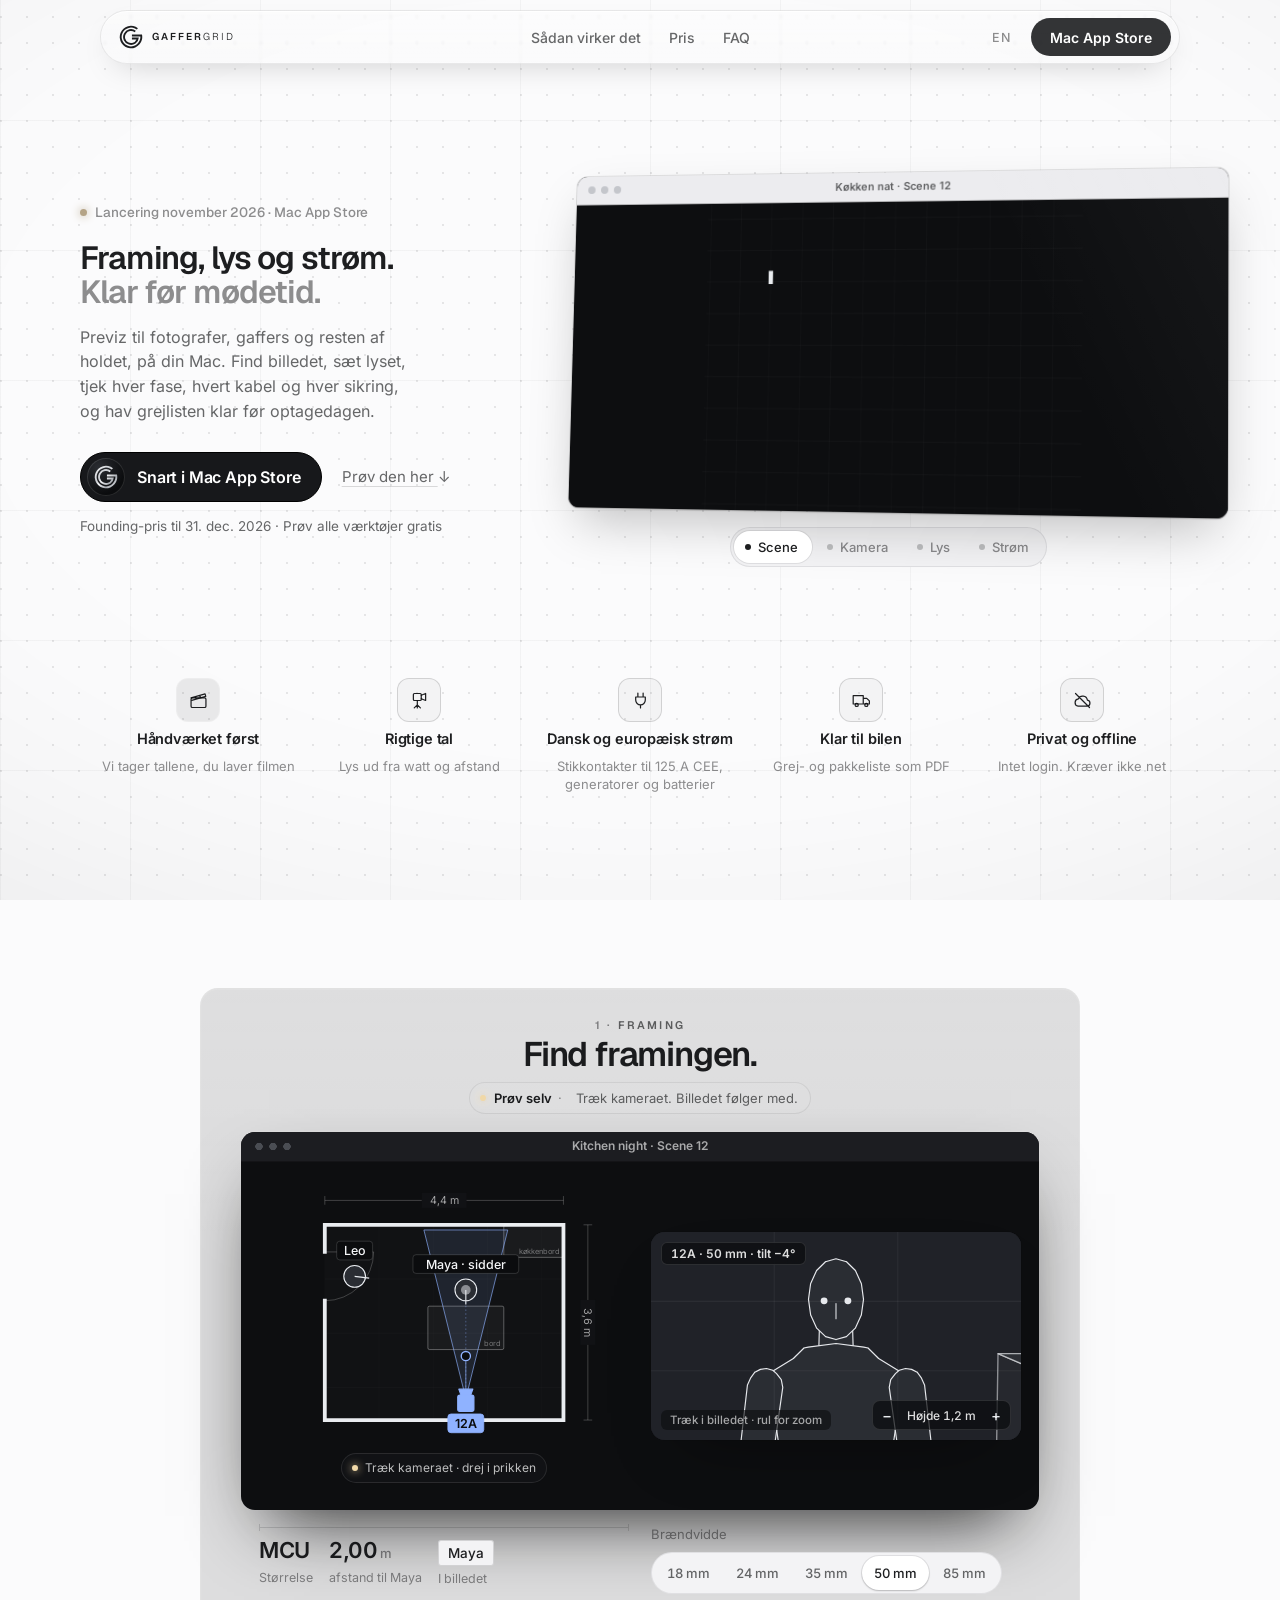
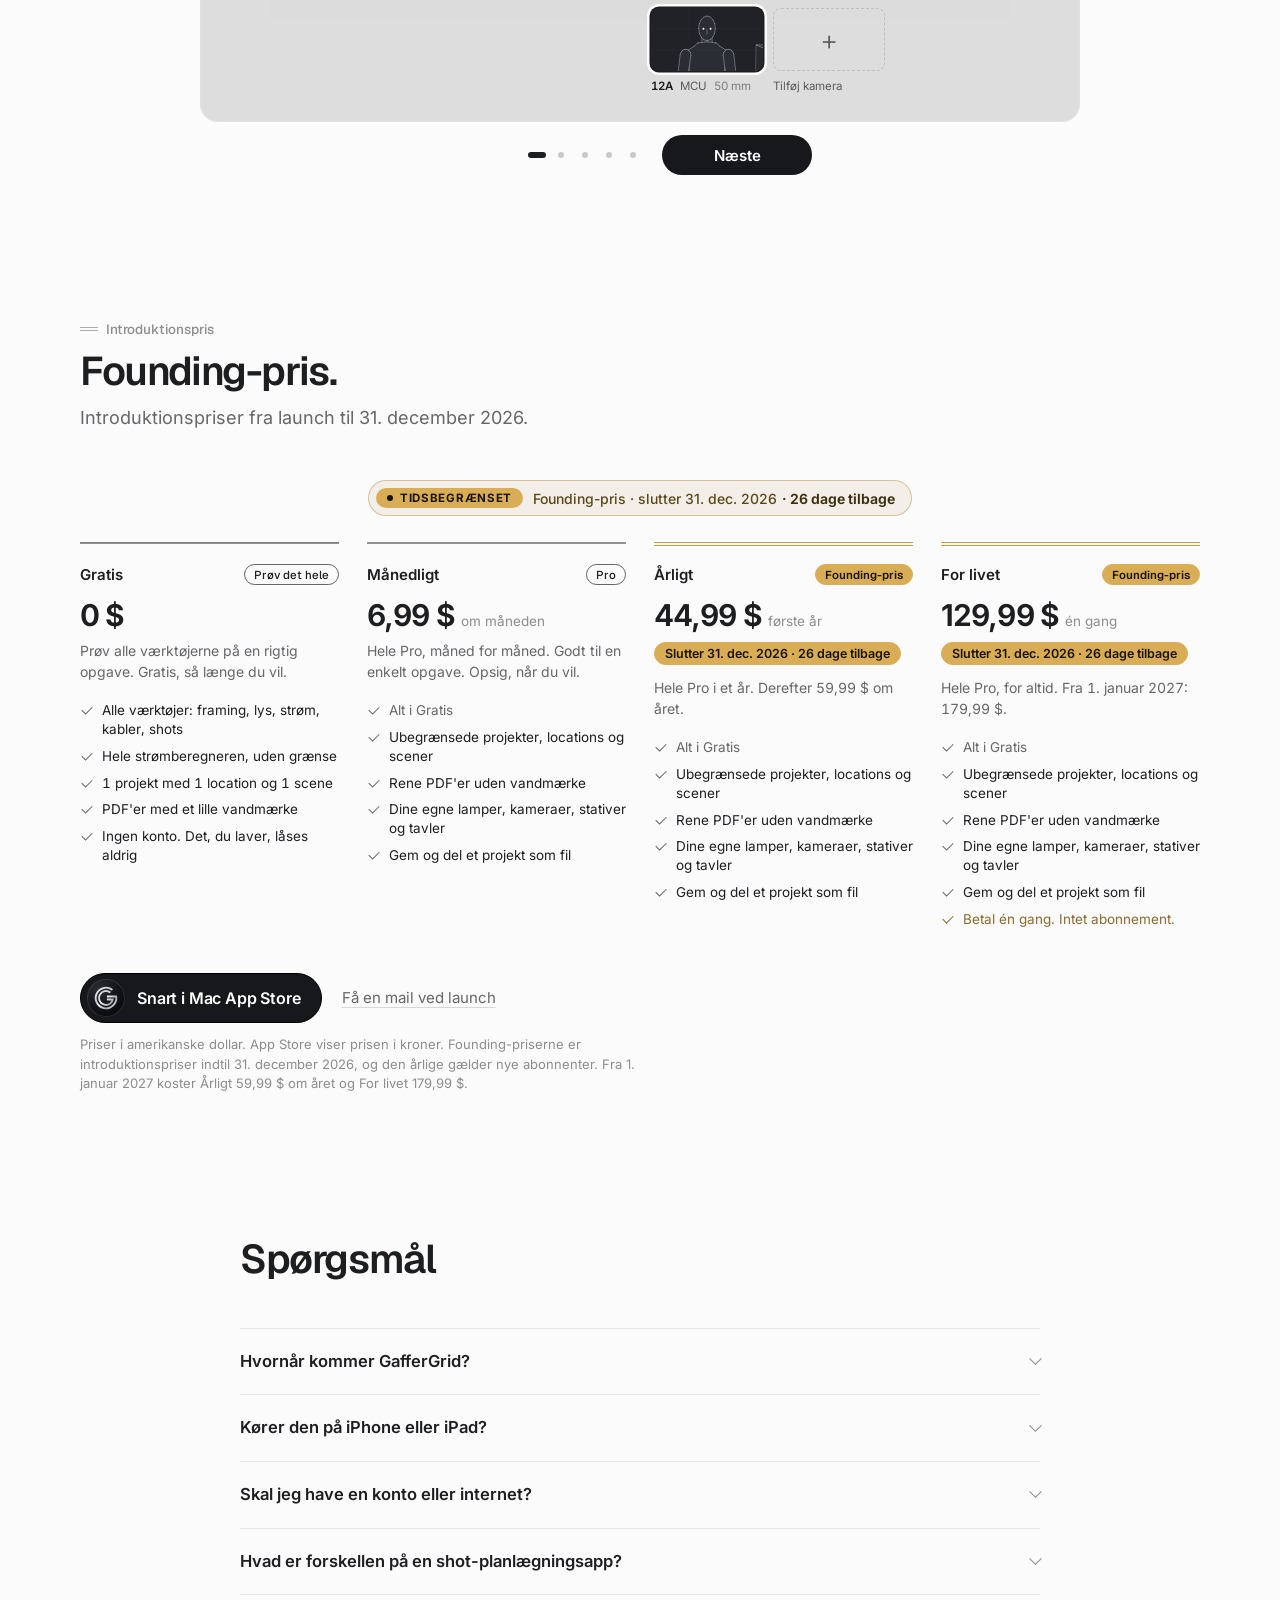
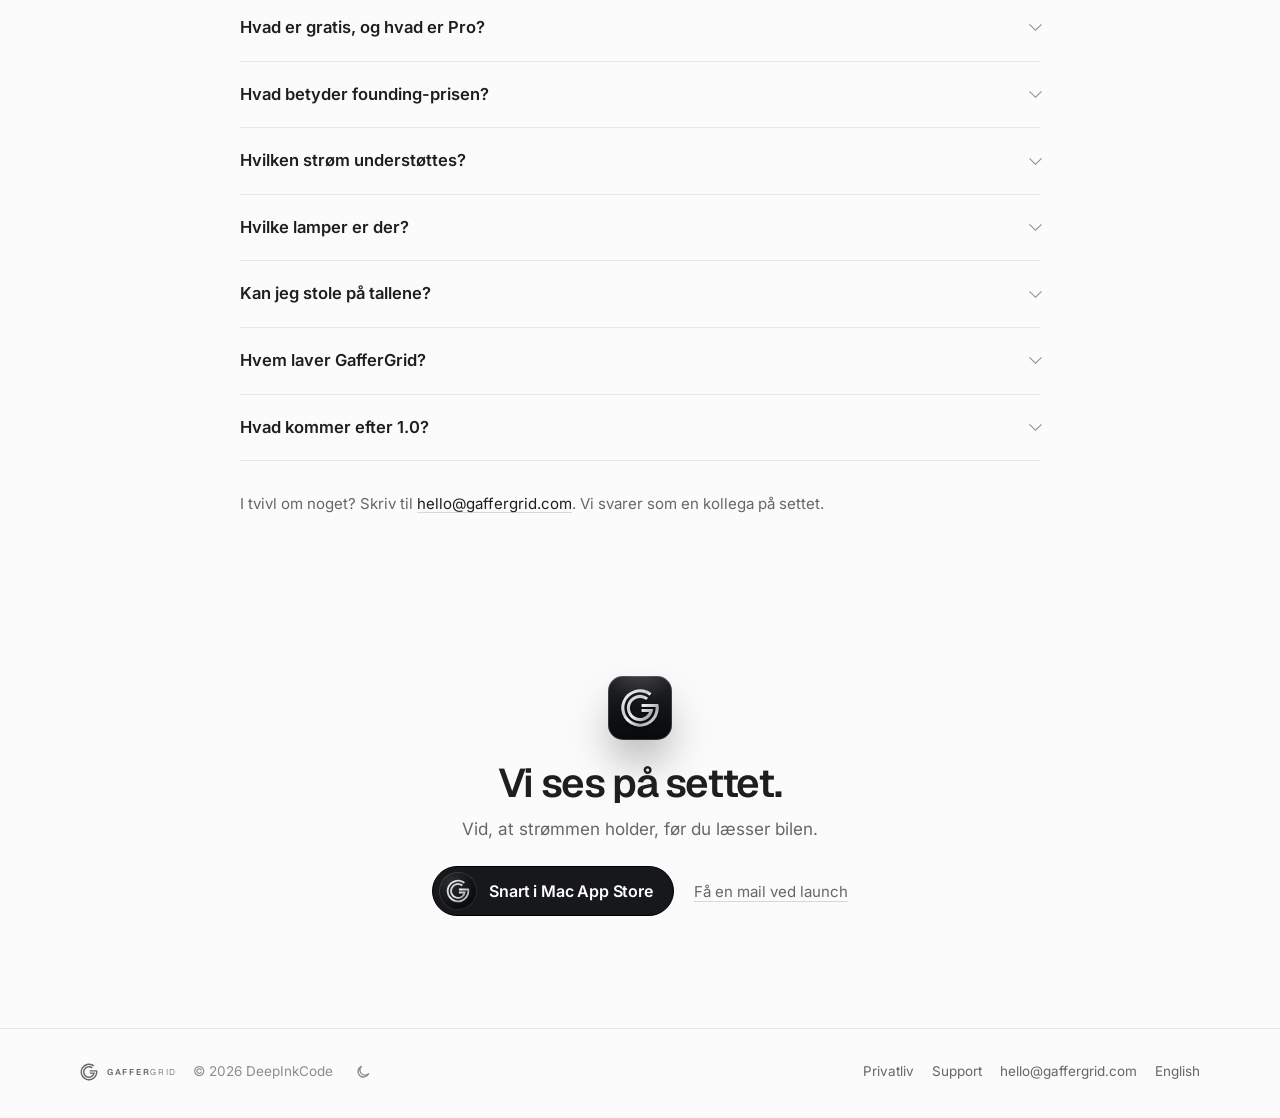
==== commit d7cbfc29: "Previz til fotografer, gaffers og holdet i intro, titel og llms.txt Co-Authored-By: Claude Opus 5.5 " ====
--- a/da/index.html
+++ b/da/index.html
@@ -3,7 +3,7 @@
 <head>
 <meta charset="utf-8">
 <meta name="viewport" content="width=device-width, initial-scale=1, viewport-fit=cover">
-<title>GafferGrid · Lysplan og strømberegner til filmhold (Mac)</title>
+<title>GafferGrid · Previz, lysplan og strømberegner til filmhold (Mac)</title>
 <meta name="description" content="Planlæg lyset og strømmen til dit filmset på din Mac. Hver fase tjekket, og grejlisten klar til udlejeren. Kommer på Mac App Store i november 2026.">
 <link rel="canonical" href="https://gaffergrid.com/da/">
 <link rel="alternate" hreflang="da" href="https://gaffergrid.com/da/">
@@ -12,7 +12,7 @@
 <meta property="og:type" content="website">
 <meta property="og:site_name" content="GafferGrid">
 <meta property="og:url" content="https://gaffergrid.com/da/">
-<meta property="og:title" content="GafferGrid · Lysplan og strømberegner til filmhold (Mac)">
+<meta property="og:title" content="GafferGrid · Previz, lysplan og strømberegner til filmhold (Mac)">
 <meta property="og:description" content="Planlæg lyset og strømmen til dit filmset på din Mac. Hver fase tjekket, og grejlisten klar til udlejeren. Kommer på Mac App Store i november 2026.">
 <meta property="og:image" content="https://gaffergrid.com/assets/og-da.png">
 <meta property="og:image:width" content="1200">
@@ -49,7 +49,7 @@
       <div class="hero-txt">
         <p class="eyebrow"><i aria-hidden="true"></i><span data-launch-label>Lancering november 2026 · Mac App Store</span></p>
         <h1 id="h-hero"><span>Framing, lys og strøm.</span><br><em>Klar før mødetid.</em></h1>
-        <p class="lead">Mac-appen til gaffers og filmhold. Sæt lyset, tjek hver fase, hvert kabel og hver sikring, og eksportér grejlisten før optage&shy;dagen.</p>
+        <p class="lead">Previz til fotografer, gaffers og resten af holdet, på din Mac. Find billedet, sæt lyset, tjek hver fase, hvert kabel og hver sikring, og hav grejlisten klar før optage&shy;dagen.</p>
         <div class="store-cta" data-store-cta>
         <a class="store simple" data-store aria-disabled="true" data-pre="Hent i" aria-label="Kommer til Mac App Store i november"><span class="store-app"><svg viewBox="0 0 32 32" aria-hidden="true"><defs><linearGradient id="ggst4" gradientUnits="userSpaceOnUse" x1="1" y1="1" x2="31" y2="31"><stop offset="0" stop-color="#fbfbfc"/><stop offset=".38" stop-color="#c9ccd1"/><stop offset=".5" stop-color="#f2f3f5"/><stop offset=".72" stop-color="#a9adb3"/><stop offset="1" stop-color="#e6e8eb"/></linearGradient></defs><path d="M25.235 4.18A15 15 0 1 0 30.644 12.75H17.25V15.25H28.477A12.5 12.5 0 1 1 23.696 6.15ZM22.464 7.726A10.5 10.5 0 1 0 26.473 16.75H17.25V19.25H23.31A8 8 0 1 1 20.925 9.696Z" fill="url(#ggst4)"/></svg></span><span class="store-t"><b data-store-name="Mac App Store">Snart i Mac App Store</b></span></a>
         <a class="store-touch try-link" href="#frame">Prøv den her <span aria-hidden="true">↓</span></a>
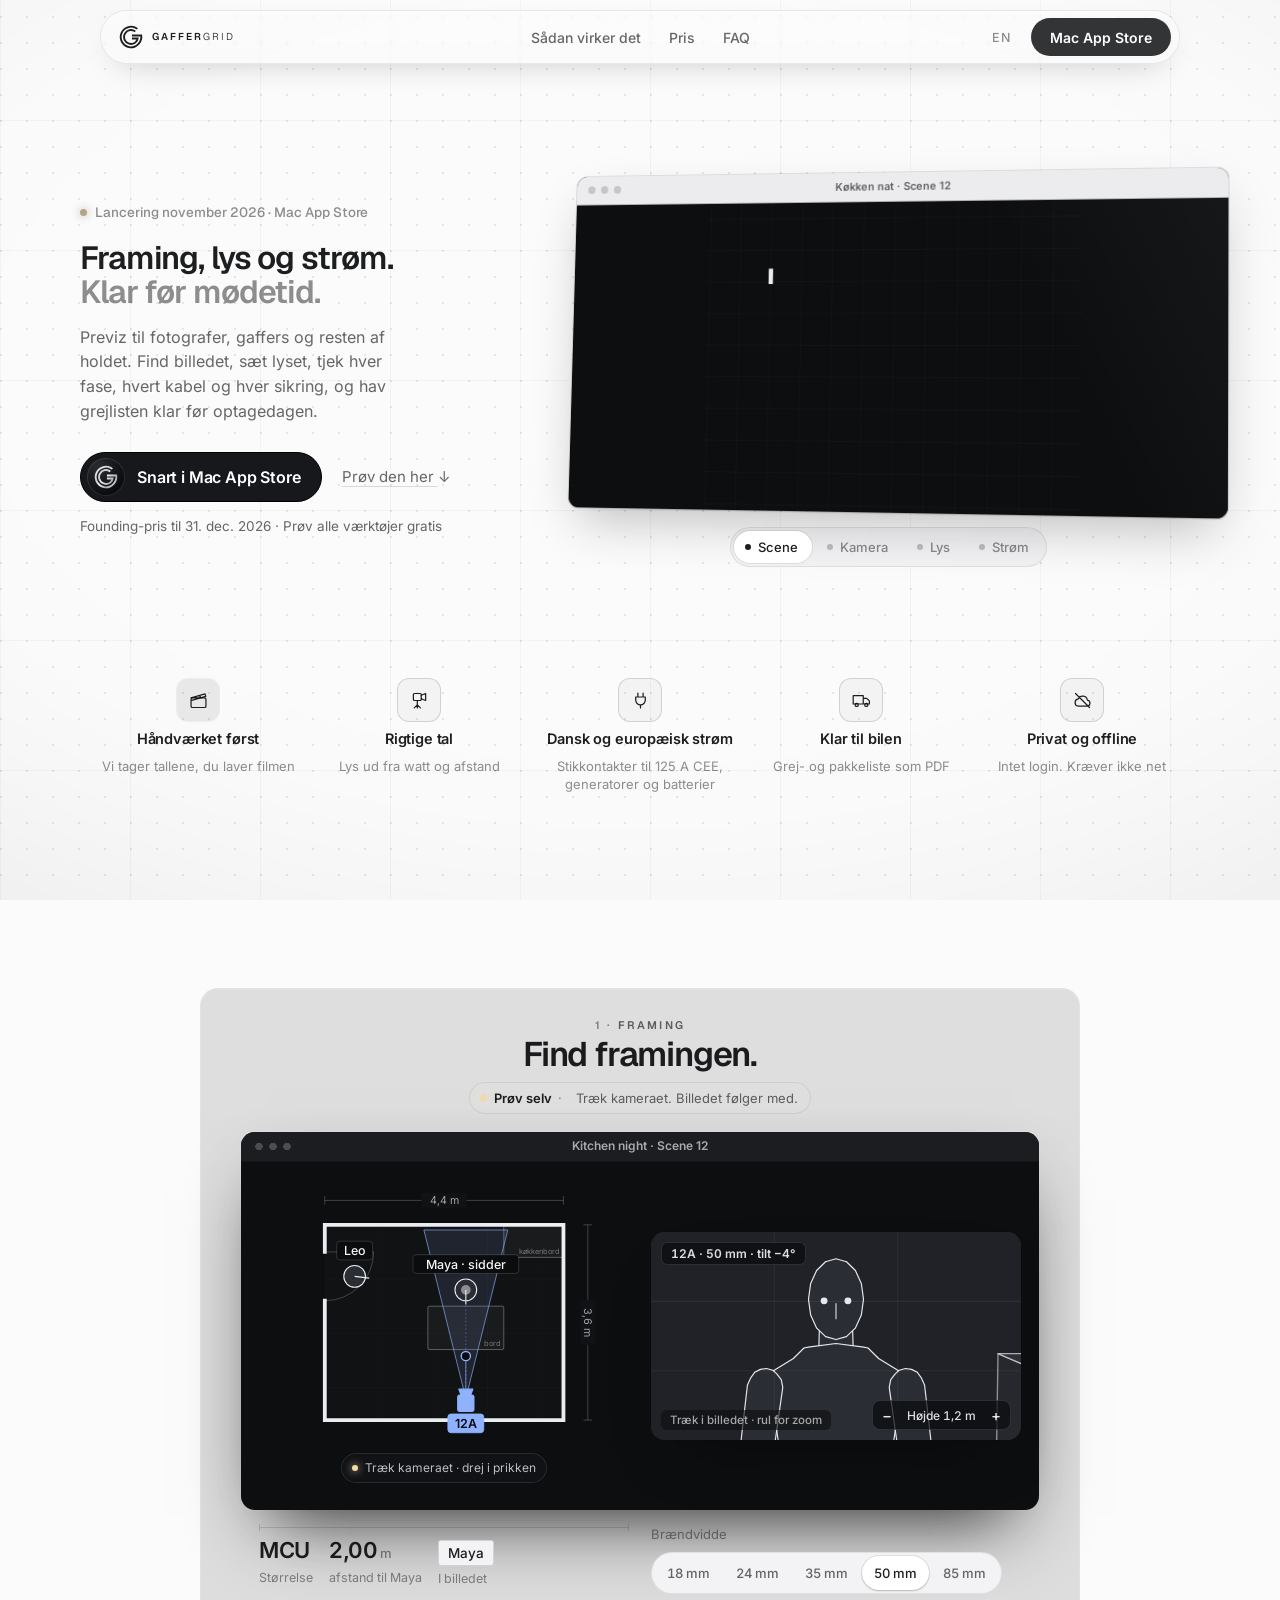
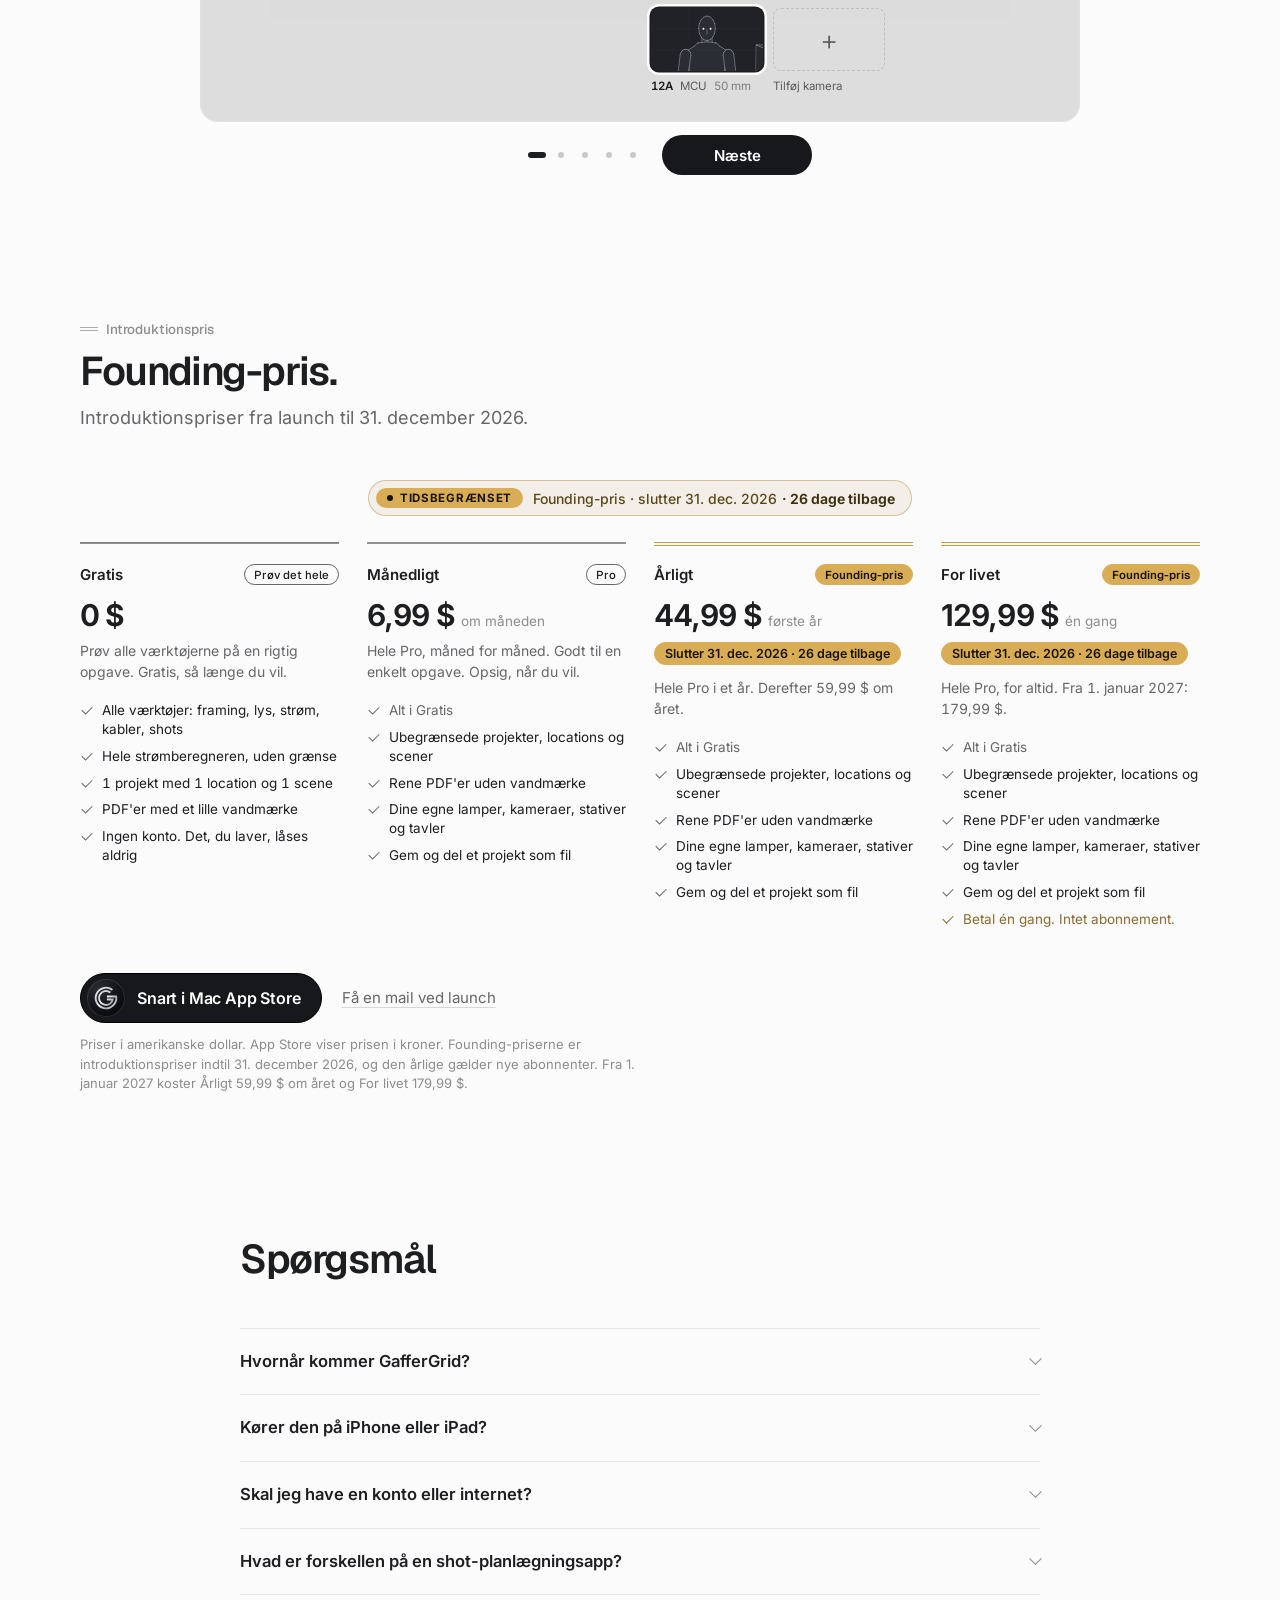
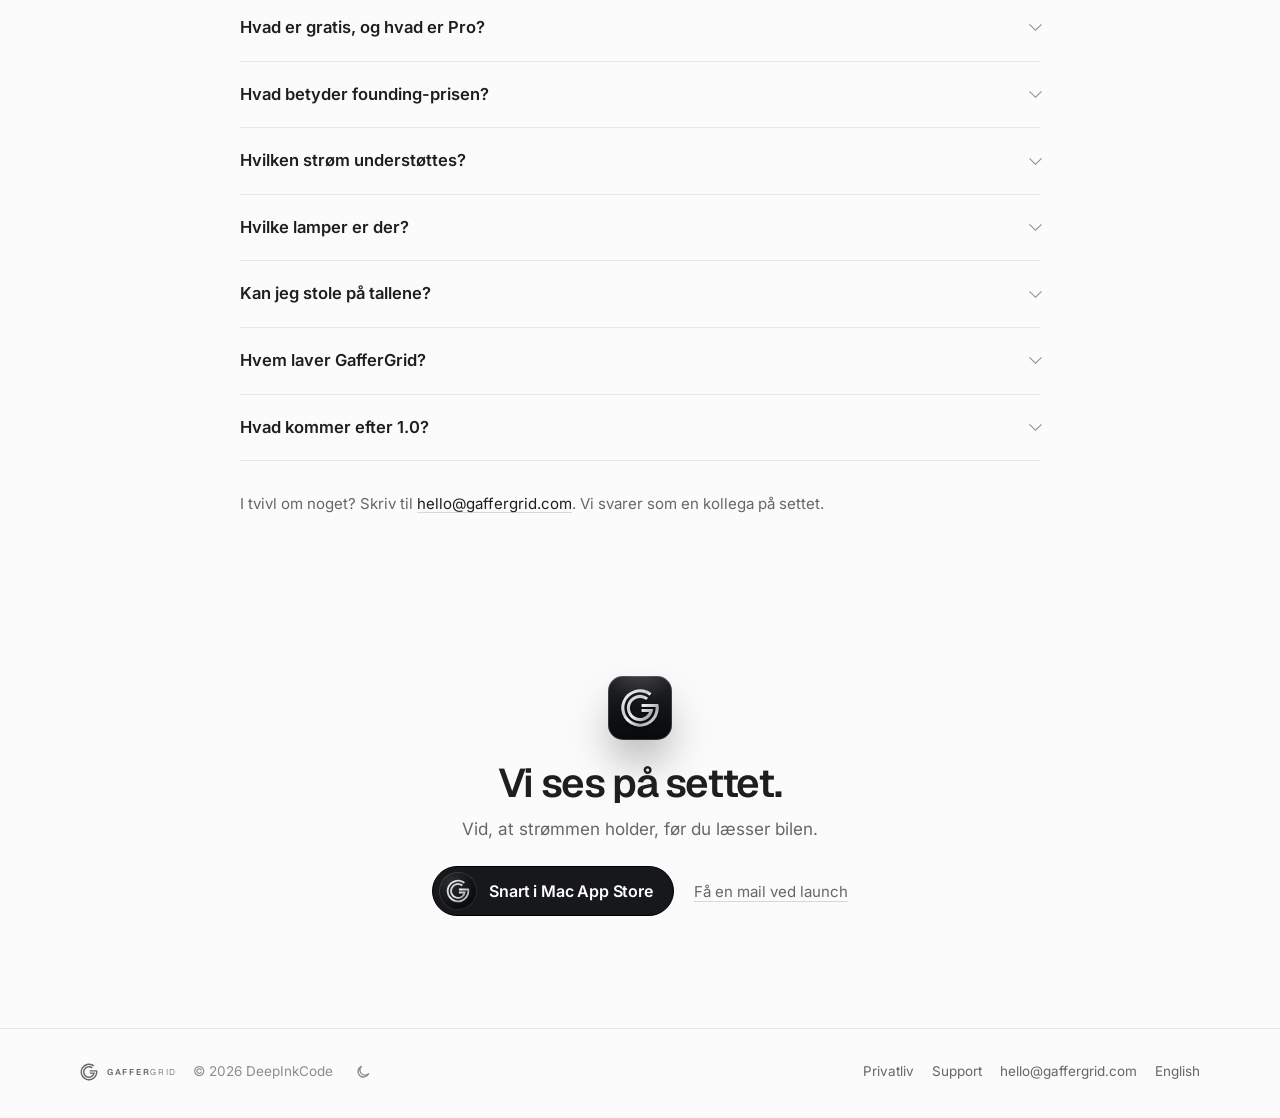
==== commit 7e84e3ed: "Uden "on your Mac" / "på din Mac" (site 38b6d75) Co-Authored-By: Claude Opus 5.5 <noreply@anthropic." ====
--- a/da/index.html
+++ b/da/index.html
@@ -4,7 +4,7 @@
 <meta charset="utf-8">
 <meta name="viewport" content="width=device-width, initial-scale=1, viewport-fit=cover">
 <title>GafferGrid · Previz, lysplan og strømberegner til filmhold (Mac)</title>
-<meta name="description" content="Planlæg lyset og strømmen til dit filmset på din Mac. Hver fase tjekket, og grejlisten klar til udlejeren. Kommer på Mac App Store i november 2026.">
+<meta name="description" content="Planlæg lyset og strømmen til dit filmset. Hver fase tjekket, og grejlisten klar til udlejeren. Kommer på Mac App Store i november 2026.">
 <link rel="canonical" href="https://gaffergrid.com/da/">
 <link rel="alternate" hreflang="da" href="https://gaffergrid.com/da/">
 <link rel="alternate" hreflang="en-GB" href="https://gaffergrid.com/">
@@ -13,7 +13,7 @@
 <meta property="og:site_name" content="GafferGrid">
 <meta property="og:url" content="https://gaffergrid.com/da/">
 <meta property="og:title" content="GafferGrid · Previz, lysplan og strømberegner til filmhold (Mac)">
-<meta property="og:description" content="Planlæg lyset og strømmen til dit filmset på din Mac. Hver fase tjekket, og grejlisten klar til udlejeren. Kommer på Mac App Store i november 2026.">
+<meta property="og:description" content="Planlæg lyset og strømmen til dit filmset. Hver fase tjekket, og grejlisten klar til udlejeren. Kommer på Mac App Store i november 2026.">
 <meta property="og:image" content="https://gaffergrid.com/assets/og-da.png">
 <meta property="og:image:width" content="1200">
 <meta property="og:image:height" content="630">
@@ -49,7 +49,7 @@
       <div class="hero-txt">
         <p class="eyebrow"><i aria-hidden="true"></i><span data-launch-label>Lancering november 2026 · Mac App Store</span></p>
         <h1 id="h-hero"><span>Framing, lys og strøm.</span><br><em>Klar før mødetid.</em></h1>
-        <p class="lead">Previz til fotografer, gaffers og resten af holdet, på din Mac. Find billedet, sæt lyset, tjek hver fase, hvert kabel og hver sikring, og hav grejlisten klar før optage&shy;dagen.</p>
+        <p class="lead">Previz til fotografer, gaffers og resten af holdet. Find billedet, sæt lyset, tjek hver fase, hvert kabel og hver sikring, og hav grejlisten klar før optage&shy;dagen.</p>
         <div class="store-cta" data-store-cta>
         <a class="store simple" data-store aria-disabled="true" data-pre="Hent i" aria-label="Kommer til Mac App Store i november"><span class="store-app"><svg viewBox="0 0 32 32" aria-hidden="true"><defs><linearGradient id="ggst4" gradientUnits="userSpaceOnUse" x1="1" y1="1" x2="31" y2="31"><stop offset="0" stop-color="#fbfbfc"/><stop offset=".38" stop-color="#c9ccd1"/><stop offset=".5" stop-color="#f2f3f5"/><stop offset=".72" stop-color="#a9adb3"/><stop offset="1" stop-color="#e6e8eb"/></linearGradient></defs><path d="M25.235 4.18A15 15 0 1 0 30.644 12.75H17.25V15.25H28.477A12.5 12.5 0 1 1 23.696 6.15ZM22.464 7.726A10.5 10.5 0 1 0 26.473 16.75H17.25V19.25H23.31A8 8 0 1 1 20.925 9.696Z" fill="url(#ggst4)"/></svg></span><span class="store-t"><b data-store-name="Mac App Store">Snart i Mac App Store</b></span></a>
         <a class="store-touch try-link" href="#frame">Prøv den her <span aria-hidden="true">↓</span></a>
@@ -136,7 +136,7 @@
 
   <section class="wrap sec" id="faq" aria-labelledby="h-faq">
     <div class="head"><h2 id="h-faq">Spørgsmål</h2></div>
-    <div class="faq"><details><summary>Hvornår kommer GafferGrid?</summary><p>November 2026 på Mac App Store.</p></details><details><summary>Kører den på iPhone eller iPad?</summary><p>Ikke endnu. 1.0 er til Mac: macOS 13 Ventura eller nyere, Apple silicon eller Intel, på engelsk (UK) og dansk. iPad kommer som det næste. Sidder du med telefonen? Send linket til dig selv, og prøv den på din Mac.</p></details><details><summary>Skal jeg have en konto eller internet?</summary><p>Nej. Der er intet login, og alt virker offline. Dine projekter gemmes på din Mac, og vi ser dem aldrig.</p></details><details><summary>Hvad er forskellen på en shot-planlægningsapp?</summary><p>Shot-planlægningsapps stopper ved kameraet. GafferGrid laver også gafferens del: den fordeler lamperne på faserne, tjekker kabler og sikringer, vælger tavler og skriver grejlisten til udlejeren.</p></details><details><summary>Hvad er gratis, og hvad er Pro?</summary><p>Alle værktøjer virker i ét projekt med én location og én scene, sammen med hele strømberegneren og PDF'er med et lille vandmærke. Pro giver ubegrænsede projekter, locations og scener, rene PDF'er, dine egne lamper, kameraer og stativer, og du kan gemme og dele et projekt som fil.</p></details><details><summary>Hvad betyder founding-prisen?</summary><p>Fra launch til 31. december 2026 koster Pro 44,99 $ det første år (nye abonnenter) eller 129,99 $ for livet. Derefter er priserne 59,99 $ om året og 179,99 $ for livet.</p></details><details><summary>Hvilken strøm understøttes?</summary><p>Dansk, europæisk og britisk 230/400 V: stikkontakter, 16, 32, 63 og 125 A CEE, generatorer og batterier. På dansk bruger appen danske stik, på engelsk britiske (BS 1363). Amerikansk strøm kommer senere.</p></details><details><summary>Hvilke lamper er der?</summary><p>Generiske LED-, tungsten- og HMI-lamper efter watt, fx en LED COB 600 W, med lysformere, rammer og diffusion. Med Pro opretter du dine egne lamper, kameraer og stativer.</p></details><details><summary>Kan jeg stole på tallene?</summary><p>GafferGrid regner hver lampe på fuld styrke og holder hver fase under 80 %. Beregningen er vejledende: en autoriseret elektriker eller gaffer skal godkende fordelingen på dagen.</p></details><details><summary>Hvem laver GafferGrid?</summary><p>Folk fra filmbranchen, der ville have et bedre værktøj til lys og strøm. Vi holder til i Danmark, og når du skriver, svarer en, der selv har stået på et set.</p></details><details><summary>Hvad kommer efter 1.0?</summary><p>1.0 er kernen: framing, lys, strøm og grejlisten. iPad og amerikansk strøm kommer som det næste. Opdateringer kommer gennem Mac App Store.</p></details></div>
+    <div class="faq"><details><summary>Hvornår kommer GafferGrid?</summary><p>November 2026 på Mac App Store.</p></details><details><summary>Kører den på iPhone eller iPad?</summary><p>Ikke endnu. 1.0 er til Mac: macOS 13 Ventura eller nyere, Apple silicon eller Intel, på engelsk (UK) og dansk. iPad kommer som det næste. Sidder du med telefonen? Send linket til dig selv, og prøv den på din Mac.</p></details><details><summary>Skal jeg have en konto eller internet?</summary><p>Nej. Der er intet login, og alt virker offline. Dine projekter gemmes hos dig, og vi ser dem aldrig.</p></details><details><summary>Hvad er forskellen på en shot-planlægningsapp?</summary><p>Shot-planlægningsapps stopper ved kameraet. GafferGrid laver også gafferens del: den fordeler lamperne på faserne, tjekker kabler og sikringer, vælger tavler og skriver grejlisten til udlejeren.</p></details><details><summary>Hvad er gratis, og hvad er Pro?</summary><p>Alle værktøjer virker i ét projekt med én location og én scene, sammen med hele strømberegneren og PDF'er med et lille vandmærke. Pro giver ubegrænsede projekter, locations og scener, rene PDF'er, dine egne lamper, kameraer og stativer, og du kan gemme og dele et projekt som fil.</p></details><details><summary>Hvad betyder founding-prisen?</summary><p>Fra launch til 31. december 2026 koster Pro 44,99 $ det første år (nye abonnenter) eller 129,99 $ for livet. Derefter er priserne 59,99 $ om året og 179,99 $ for livet.</p></details><details><summary>Hvilken strøm understøttes?</summary><p>Dansk, europæisk og britisk 230/400 V: stikkontakter, 16, 32, 63 og 125 A CEE, generatorer og batterier. På dansk bruger appen danske stik, på engelsk britiske (BS 1363). Amerikansk strøm kommer senere.</p></details><details><summary>Hvilke lamper er der?</summary><p>Generiske LED-, tungsten- og HMI-lamper efter watt, fx en LED COB 600 W, med lysformere, rammer og diffusion. Med Pro opretter du dine egne lamper, kameraer og stativer.</p></details><details><summary>Kan jeg stole på tallene?</summary><p>GafferGrid regner hver lampe på fuld styrke og holder hver fase under 80 %. Beregningen er vejledende: en autoriseret elektriker eller gaffer skal godkende fordelingen på dagen.</p></details><details><summary>Hvem laver GafferGrid?</summary><p>Folk fra filmbranchen, der ville have et bedre værktøj til lys og strøm. Vi holder til i Danmark, og når du skriver, svarer en, der selv har stået på et set.</p></details><details><summary>Hvad kommer efter 1.0?</summary><p>1.0 er kernen: framing, lys, strøm og grejlisten. iPad og amerikansk strøm kommer som det næste. Opdateringer kommer gennem Mac App Store.</p></details></div>
     <aside class="gaff"><p>I tvivl om noget? Skriv til <a href="mailto:hello@gaffergrid.com">hello@gaffergrid.com</a>. Vi svarer som en kollega på settet.</p></aside>
   </section>
 
@@ -158,7 +158,7 @@
 <script src="/assets/slides.js" defer></script>
 <script src="/assets/hero.js" defer></script>
 <script type="application/ld+json">
-{"@context":"https://schema.org","@graph":[{"@type":"SoftwareApplication","name":"GafferGrid","url":"https://gaffergrid.com/da/","inLanguage":"da","operatingSystem":"macOS 13 or later","applicationCategory":"MultimediaApplication","applicationSubCategory":"Film and TV production planning","description":"Planlæg lyset og strømmen til dit filmset på din Mac. Hver fase tjekket, og grejlisten klar til udlejeren. Kommer på Mac App Store i november 2026.","publisher":{"@id":"https://gaffergrid.com/#org"},"author":{"@id":"https://gaffergrid.com/#org"},"softwareRequirements":"macOS 13 Ventura or later, Apple silicon or Intel","isAccessibleForFree":true,"availableLanguage":["en-GB","da"],"keywords":"lighting plan, power calculator, gaffer app, film set, gear list, shot list, power distribution, CEE, phases, lighting plot","featureList":["Brændvidde og sensorstørrelse, med billedfeltet på planen","Dolly, slider, jib og kran med keyframes","Shotlisten som filmstrimmel, med en skitse af hvert billede","En lysplan set oppefra, i rigtige mål","Lyset regnet ud fra watt og afstand","LED, Tungsten og HMI med lysformere, rammer og diffusion","Faser, kabler og sikringer regnet ud, hver fase under 80 %","Kabler lagt langs væggene, tavler valgt for dig","Stikkontakter til 125 A CEE, generatorer og batterier","Scener med dag/nat og locations","Sceneoversigt og locations","Pakkeliste bygget ud fra planen, vinget af på dagen","Grejlisten som PDF til udlejeren","Plan, shotliste og strømplan i én PDF","Fokusguide til kameraholdet"],"offers":[{"@type":"Offer","name":"Free","price":"0","priceCurrency":"USD"},{"@type":"Offer","name":"Pro, monthly","price":"6.99","priceCurrency":"USD"},{"@type":"Offer","name":"Pro, yearly (founding price, first year)","price":"44.99","priceCurrency":"USD","priceValidUntil":"2026-12-31"},{"@type":"Offer","name":"Pro, for life (founding price)","price":"129.99","priceCurrency":"USD","priceValidUntil":"2026-12-31"}]},{"@type":"Organization","@id":"https://gaffergrid.com/#org","name":"DeepInkCode","url":"https://gaffergrid.com/","email":"hello@gaffergrid.com","logo":"https://gaffergrid.com/assets/icon-512.png","address":{"@type":"PostalAddress","addressCountry":"DK"}},{"@type":"WebSite","name":"GafferGrid","url":"https://gaffergrid.com/","inLanguage":["en-GB","da"],"publisher":{"@id":"https://gaffergrid.com/#org"}},{"@type":"FAQPage","inLanguage":"da","mainEntity":[{"@type":"Question","name":"Hvornår kommer GafferGrid?","acceptedAnswer":{"@type":"Answer","text":"November 2026 på Mac App Store."}},{"@type":"Question","name":"Kører den på iPhone eller iPad?","acceptedAnswer":{"@type":"Answer","text":"Ikke endnu. 1.0 er til Mac: macOS 13 Ventura eller nyere, Apple silicon eller Intel, på engelsk (UK) og dansk. iPad kommer som det næste. Sidder du med telefonen? Send linket til dig selv, og prøv den på din Mac."}},{"@type":"Question","name":"Skal jeg have en konto eller internet?","acceptedAnswer":{"@type":"Answer","text":"Nej. Der er intet login, og alt virker offline. Dine projekter gemmes på din Mac, og vi ser dem aldrig."}},{"@type":"Question","name":"Hvad er forskellen på en shot-planlægningsapp?","acceptedAnswer":{"@type":"Answer","text":"Shot-planlægningsapps stopper ved kameraet. GafferGrid laver også gafferens del: den fordeler lamperne på faserne, tjekker kabler og sikringer, vælger tavler og skriver grejlisten til udlejeren."}},{"@type":"Question","name":"Hvad er gratis, og hvad er Pro?","acceptedAnswer":{"@type":"Answer","text":"Alle værktøjer virker i ét projekt med én location og én scene, sammen med hele strømberegneren og PDF'er med et lille vandmærke. Pro giver ubegrænsede projekter, locations og scener, rene PDF'er, dine egne lamper, kameraer og stativer, og du kan gemme og dele et projekt som fil."}},{"@type":"Question","name":"Hvad betyder founding-prisen?","acceptedAnswer":{"@type":"Answer","text":"Fra launch til 31. december 2026 koster Pro 44,99 $ det første år (nye abonnenter) eller 129,99 $ for livet. Derefter er priserne 59,99 $ om året og 179,99 $ for livet."}},{"@type":"Question","name":"Hvilken strøm understøttes?","acceptedAnswer":{"@type":"Answer","text":"Dansk, europæisk og britisk 230/400 V: stikkontakter, 16, 32, 63 og 125 A CEE, generatorer og batterier. På dansk bruger appen danske stik, på engelsk britiske (BS 1363). Amerikansk strøm kommer senere."}},{"@type":"Question","name":"Hvilke lamper er der?","acceptedAnswer":{"@type":"Answer","text":"Generiske LED-, tungsten- og HMI-lamper efter watt, fx en LED COB 600 W, med lysformere, rammer og diffusion. Med Pro opretter du dine egne lamper, kameraer og stativer."}},{"@type":"Question","name":"Kan jeg stole på tallene?","acceptedAnswer":{"@type":"Answer","text":"GafferGrid regner hver lampe på fuld styrke og holder hver fase under 80 %. Beregningen er vejledende: en autoriseret elektriker eller gaffer skal godkende fordelingen på dagen."}},{"@type":"Question","name":"Hvem laver GafferGrid?","acceptedAnswer":{"@type":"Answer","text":"Folk fra filmbranchen, der ville have et bedre værktøj til lys og strøm. Vi holder til i Danmark, og når du skriver, svarer en, der selv har stået på et set."}},{"@type":"Question","name":"Hvad kommer efter 1.0?","acceptedAnswer":{"@type":"Answer","text":"1.0 er kernen: framing, lys, strøm og grejlisten. iPad og amerikansk strøm kommer som det næste. Opdateringer kommer gennem Mac App Store."}}]}]}
+{"@context":"https://schema.org","@graph":[{"@type":"SoftwareApplication","name":"GafferGrid","url":"https://gaffergrid.com/da/","inLanguage":"da","operatingSystem":"macOS 13 or later","applicationCategory":"MultimediaApplication","applicationSubCategory":"Film and TV production planning","description":"Planlæg lyset og strømmen til dit filmset. Hver fase tjekket, og grejlisten klar til udlejeren. Kommer på Mac App Store i november 2026.","publisher":{"@id":"https://gaffergrid.com/#org"},"author":{"@id":"https://gaffergrid.com/#org"},"softwareRequirements":"macOS 13 Ventura or later, Apple silicon or Intel","isAccessibleForFree":true,"availableLanguage":["en-GB","da"],"keywords":"lighting plan, power calculator, gaffer app, film set, gear list, shot list, power distribution, CEE, phases, lighting plot","featureList":["Brændvidde og sensorstørrelse, med billedfeltet på planen","Dolly, slider, jib og kran med keyframes","Shotlisten som filmstrimmel, med en skitse af hvert billede","En lysplan set oppefra, i rigtige mål","Lyset regnet ud fra watt og afstand","LED, Tungsten og HMI med lysformere, rammer og diffusion","Faser, kabler og sikringer regnet ud, hver fase under 80 %","Kabler lagt langs væggene, tavler valgt for dig","Stikkontakter til 125 A CEE, generatorer og batterier","Scener med dag/nat og locations","Sceneoversigt og locations","Pakkeliste bygget ud fra planen, vinget af på dagen","Grejlisten som PDF til udlejeren","Plan, shotliste og strømplan i én PDF","Fokusguide til kameraholdet"],"offers":[{"@type":"Offer","name":"Free","price":"0","priceCurrency":"USD"},{"@type":"Offer","name":"Pro, monthly","price":"6.99","priceCurrency":"USD"},{"@type":"Offer","name":"Pro, yearly (founding price, first year)","price":"44.99","priceCurrency":"USD","priceValidUntil":"2026-12-31"},{"@type":"Offer","name":"Pro, for life (founding price)","price":"129.99","priceCurrency":"USD","priceValidUntil":"2026-12-31"}]},{"@type":"Organization","@id":"https://gaffergrid.com/#org","name":"DeepInkCode","url":"https://gaffergrid.com/","email":"hello@gaffergrid.com","logo":"https://gaffergrid.com/assets/icon-512.png","address":{"@type":"PostalAddress","addressCountry":"DK"}},{"@type":"WebSite","name":"GafferGrid","url":"https://gaffergrid.com/","inLanguage":["en-GB","da"],"publisher":{"@id":"https://gaffergrid.com/#org"}},{"@type":"FAQPage","inLanguage":"da","mainEntity":[{"@type":"Question","name":"Hvornår kommer GafferGrid?","acceptedAnswer":{"@type":"Answer","text":"November 2026 på Mac App Store."}},{"@type":"Question","name":"Kører den på iPhone eller iPad?","acceptedAnswer":{"@type":"Answer","text":"Ikke endnu. 1.0 er til Mac: macOS 13 Ventura eller nyere, Apple silicon eller Intel, på engelsk (UK) og dansk. iPad kommer som det næste. Sidder du med telefonen? Send linket til dig selv, og prøv den på din Mac."}},{"@type":"Question","name":"Skal jeg have en konto eller internet?","acceptedAnswer":{"@type":"Answer","text":"Nej. Der er intet login, og alt virker offline. Dine projekter gemmes hos dig, og vi ser dem aldrig."}},{"@type":"Question","name":"Hvad er forskellen på en shot-planlægningsapp?","acceptedAnswer":{"@type":"Answer","text":"Shot-planlægningsapps stopper ved kameraet. GafferGrid laver også gafferens del: den fordeler lamperne på faserne, tjekker kabler og sikringer, vælger tavler og skriver grejlisten til udlejeren."}},{"@type":"Question","name":"Hvad er gratis, og hvad er Pro?","acceptedAnswer":{"@type":"Answer","text":"Alle værktøjer virker i ét projekt med én location og én scene, sammen med hele strømberegneren og PDF'er med et lille vandmærke. Pro giver ubegrænsede projekter, locations og scener, rene PDF'er, dine egne lamper, kameraer og stativer, og du kan gemme og dele et projekt som fil."}},{"@type":"Question","name":"Hvad betyder founding-prisen?","acceptedAnswer":{"@type":"Answer","text":"Fra launch til 31. december 2026 koster Pro 44,99 $ det første år (nye abonnenter) eller 129,99 $ for livet. Derefter er priserne 59,99 $ om året og 179,99 $ for livet."}},{"@type":"Question","name":"Hvilken strøm understøttes?","acceptedAnswer":{"@type":"Answer","text":"Dansk, europæisk og britisk 230/400 V: stikkontakter, 16, 32, 63 og 125 A CEE, generatorer og batterier. På dansk bruger appen danske stik, på engelsk britiske (BS 1363). Amerikansk strøm kommer senere."}},{"@type":"Question","name":"Hvilke lamper er der?","acceptedAnswer":{"@type":"Answer","text":"Generiske LED-, tungsten- og HMI-lamper efter watt, fx en LED COB 600 W, med lysformere, rammer og diffusion. Med Pro opretter du dine egne lamper, kameraer og stativer."}},{"@type":"Question","name":"Kan jeg stole på tallene?","acceptedAnswer":{"@type":"Answer","text":"GafferGrid regner hver lampe på fuld styrke og holder hver fase under 80 %. Beregningen er vejledende: en autoriseret elektriker eller gaffer skal godkende fordelingen på dagen."}},{"@type":"Question","name":"Hvem laver GafferGrid?","acceptedAnswer":{"@type":"Answer","text":"Folk fra filmbranchen, der ville have et bedre værktøj til lys og strøm. Vi holder til i Danmark, og når du skriver, svarer en, der selv har stået på et set."}},{"@type":"Question","name":"Hvad kommer efter 1.0?","acceptedAnswer":{"@type":"Answer","text":"1.0 er kernen: framing, lys, strøm og grejlisten. iPad og amerikansk strøm kommer som det næste. Opdateringer kommer gennem Mac App Store."}}]}]}
 </script>
 <footer class="foot"><div class="wrap">
   <a class="brand" href="/da/"><svg viewBox="0 0 32 32" aria-hidden="true"><path d="M25.235 4.18A15 15 0 1 0 30.644 12.75H17.25V15.25H28.477A12.5 12.5 0 1 1 23.696 6.15ZM22.464 7.726A10.5 10.5 0 1 0 26.473 16.75H17.25V19.25H23.31A8 8 0 1 1 20.925 9.696Z" fill="currentColor"/></svg><span class="gg-word">Gaffer<span>Grid</span></span></a>
--- a/assets/launch.css
+++ b/assets/launch.css
@@ -614,6 +614,33 @@
 .pp-bar { display: block; height: 1.5cqw; margin: .5cqw 0 1.6cqw; border-radius: 1cqw; background: #ececef; overflow: hidden; } .pp-bar i { display: block; height: 100%; background: #17181b; }
 .pp-shot { display: grid; grid-template-columns: 44cqw minmax(0, 1fr); gap: 3.5cqw; align-items: center; padding: 2.4cqw 0; border-bottom: 1px solid #ececef; }
 .pp-shot svg { display: block; width: 100%; aspect-ratio: 16 / 9; border-radius: 1.2cqw; }
+/* Shotlistens stregbilleder er sort på hvidt som i appens udskrift (Marcus 16. nov); kamera-demoen ovenfor er stadig en mørk monitor */
+.pp-shot .camview.cv-line { background: #fff; outline: 1px solid #d8d8dc; outline-offset: -1px; }
+.pp-shot .camview.cv-line .cv-l-ceil, .pp-shot .camview.cv-line .cv-l-sky, .pp-shot .camview.cv-line .cv-l-floor, .pp-shot .camview.cv-line .cv-l-wall { fill: #fff; }
+.pp-shot .camview.cv-line .cv-l-floorline { stroke: rgba(0,0,0,.3); }
+.pp-shot .camview.cv-line .cv-l-ceilline, .pp-shot .camview.cv-line .cv-l-hz { stroke: rgba(0,0,0,.2); }
+.pp-shot .camview.cv-line .cv-l-hz { stroke: rgba(0,0,0,.28); }
+.pp-shot .camview.cv-line .cv-l-corner { stroke: rgba(0,0,0,.16); }
+.pp-shot .camview.cv-line .cv-l-door { fill: #fafafa; stroke: rgba(0,0,0,.4); }
+.pp-shot .camview.cv-line .cv-l-door.open { fill: #f0f0f2; }
+.pp-shot .camview.cv-line .cv-l-window { fill: #f6f7f9; stroke: rgba(0,0,0,.45); }
+.pp-shot .camview.cv-line .cv-l-box { fill: #fff; stroke: rgba(0,0,0,.7); }
+.pp-shot .camview.cv-line .cv-l-box.top { fill: #fff; stroke: rgba(0,0,0,.8); }
+.pp-shot .camview.cv-line .cv-l-box.lp-shade { fill: #f2f2f4; } .pp-shot .camview.cv-line .cv-l-box.lp-screen { fill: #e6e6ea; }
+.pp-shot .camview.cv-line .cv-l-stand { stroke: rgba(0,0,0,.6); }
+.pp-shot .camview.cv-line .cv-l-flag { fill: #e8e8ec; stroke: rgba(0,0,0,.6); }
+.pp-shot .camview.cv-line .cv-l-fig, .pp-shot .camview.cv-line .cv-l-body { fill: #fff; }
+.pp-shot .camview.cv-line .cv-l-fig { stroke: #111; }
+.pp-shot .camview.cv-line .cv-l-edge, .pp-shot .camview.cv-line .cv-l-nose { stroke: #111; }
+.pp-shot .camview.cv-line .cv-l-eye { fill: #111; }
+.pp-shot .camview.cv-line .cv-name { fill: #55585e; }
+.pp-shot .camview.cv-line .cv-l-thirds line { stroke: rgba(0,0,0,.1); }
+.pp-shot .camview.cv-line .cv-l-sun { stroke: rgba(125,117,101,.8); }
+.pp-shot .camview.cv-line .cv-l-rig, .pp-shot .camview.cv-line .cv-l-rig.top { stroke: rgba(0,0,0,.4); }
+.pp-shot .camview.cv-line .cv-grip .cv-l-rig, .pp-shot .camview.cv-line path.cv-l-rig.cv-grip { stroke: rgba(0,0,0,.55); }
+.pp-shot .camview.cv-line .lp-line { stroke: rgba(0,0,0,.6); }
+.pp-shot .camview.cv-line .lp-dot { fill: rgba(0,0,0,.7); } .pp-shot .camview.cv-line .lp-dot.on { fill: #b4a386; }
+.pp-shot .camview.cv-line .cv-lamp.cv-l-rig.cv-lamp-face { fill: rgba(180,163,134,.2); stroke: rgba(120,105,80,.75); }
 .pp-shot b { display: block; font-size: 5.2cqw; } .pp-shot small { display: block; font-size: 3.5cqw; color: #6b6f76; margin-top: .6cqw; }
 .pp-sc { display: grid; grid-template-columns: 8cqw minmax(0, 1fr); gap: 1cqw; padding: 2.6cqw 0; border-bottom: 1px solid #ececef; }
 .pp-sc b { font-size: 5cqw; } .pp-sc > span > span { display: block; font-size: 3.8cqw; font-weight: 600; line-height: 1.25; } .pp-sc small { display: block; font-size: 3.4cqw; color: #6b6f76; margin-top: .8cqw; }
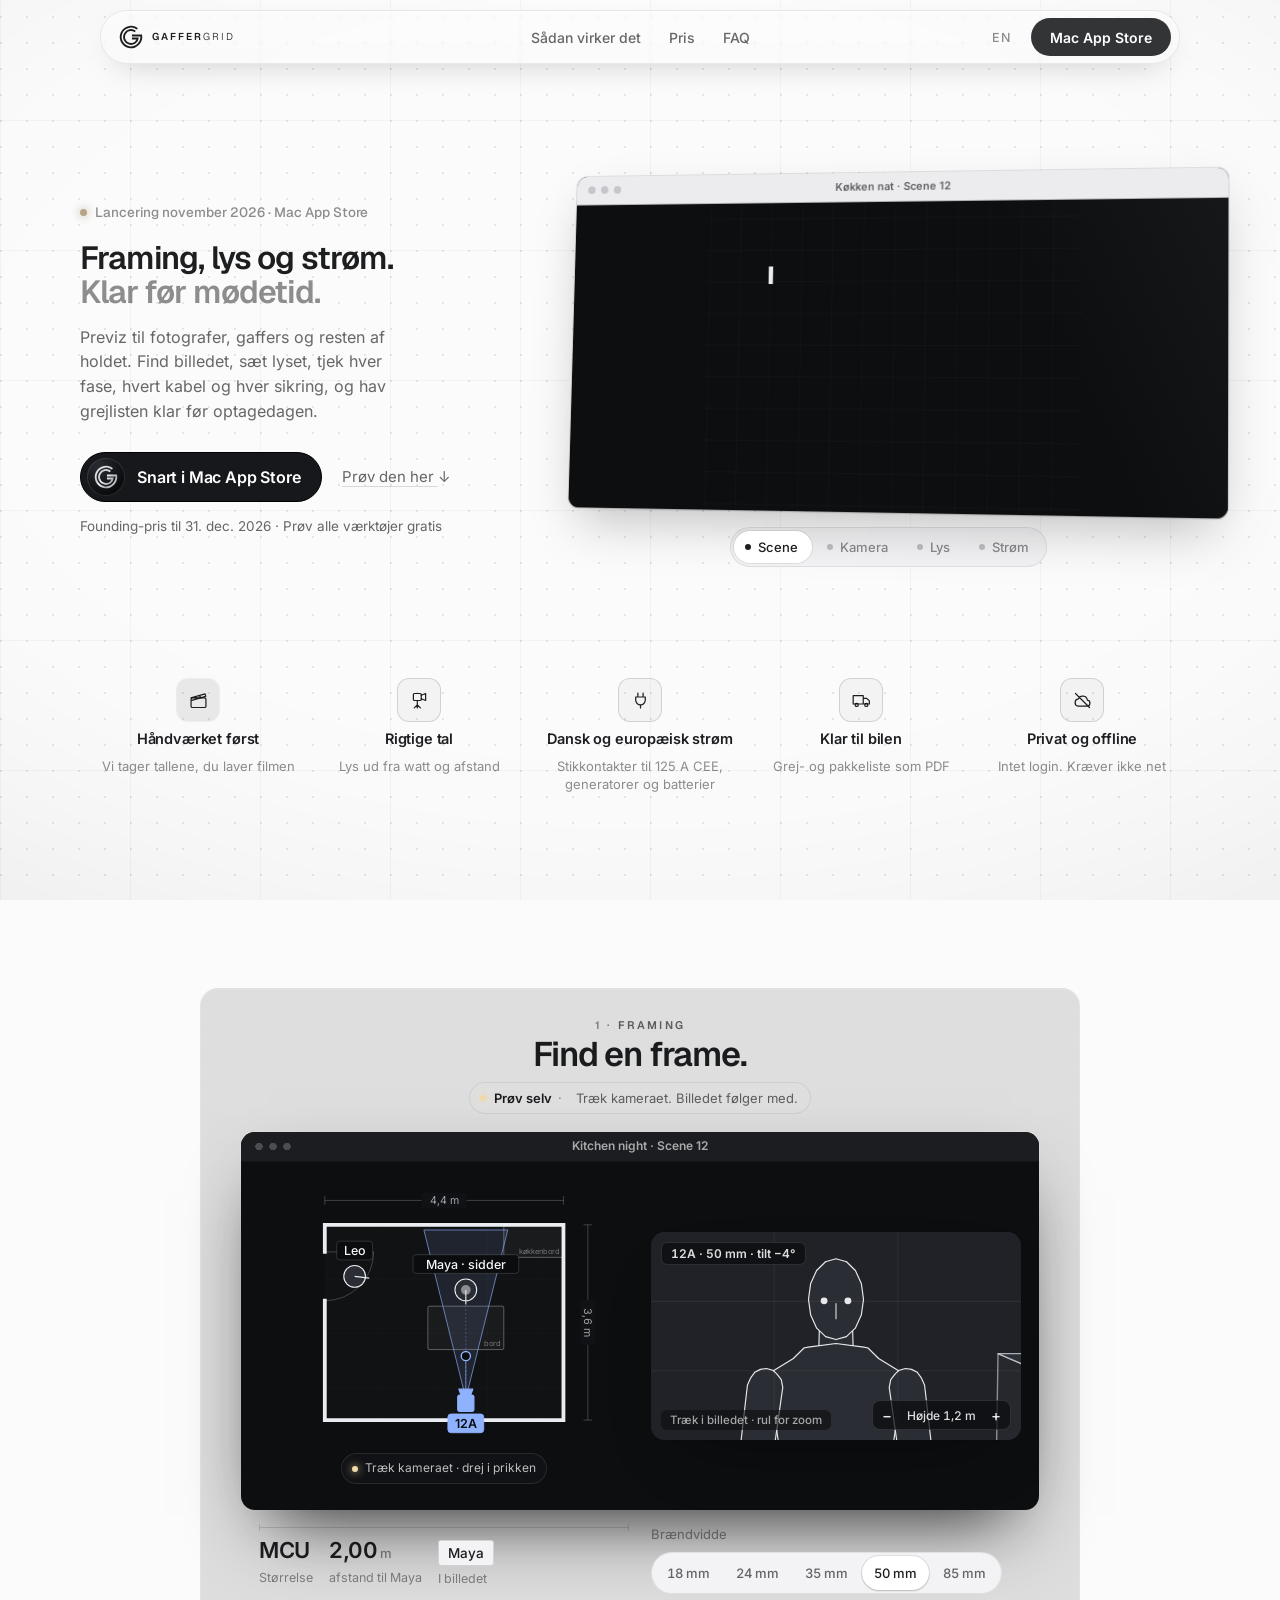
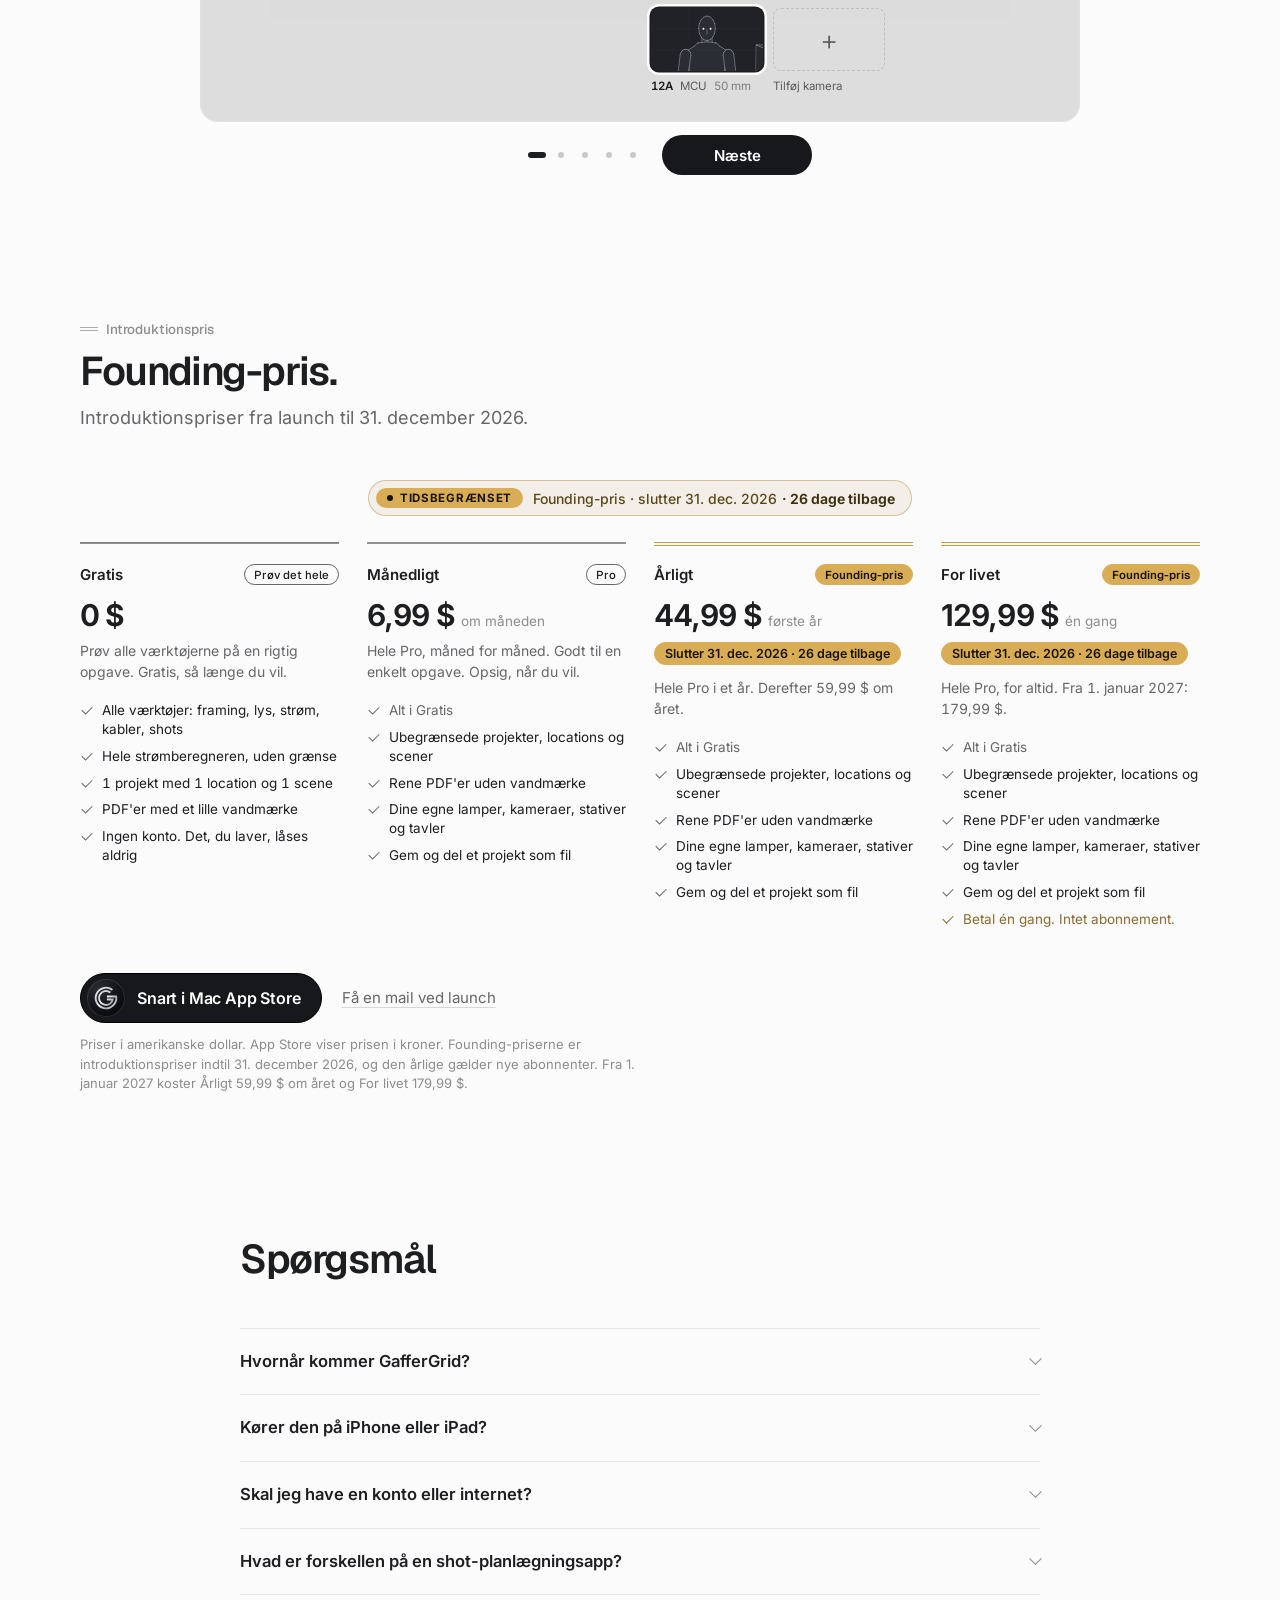
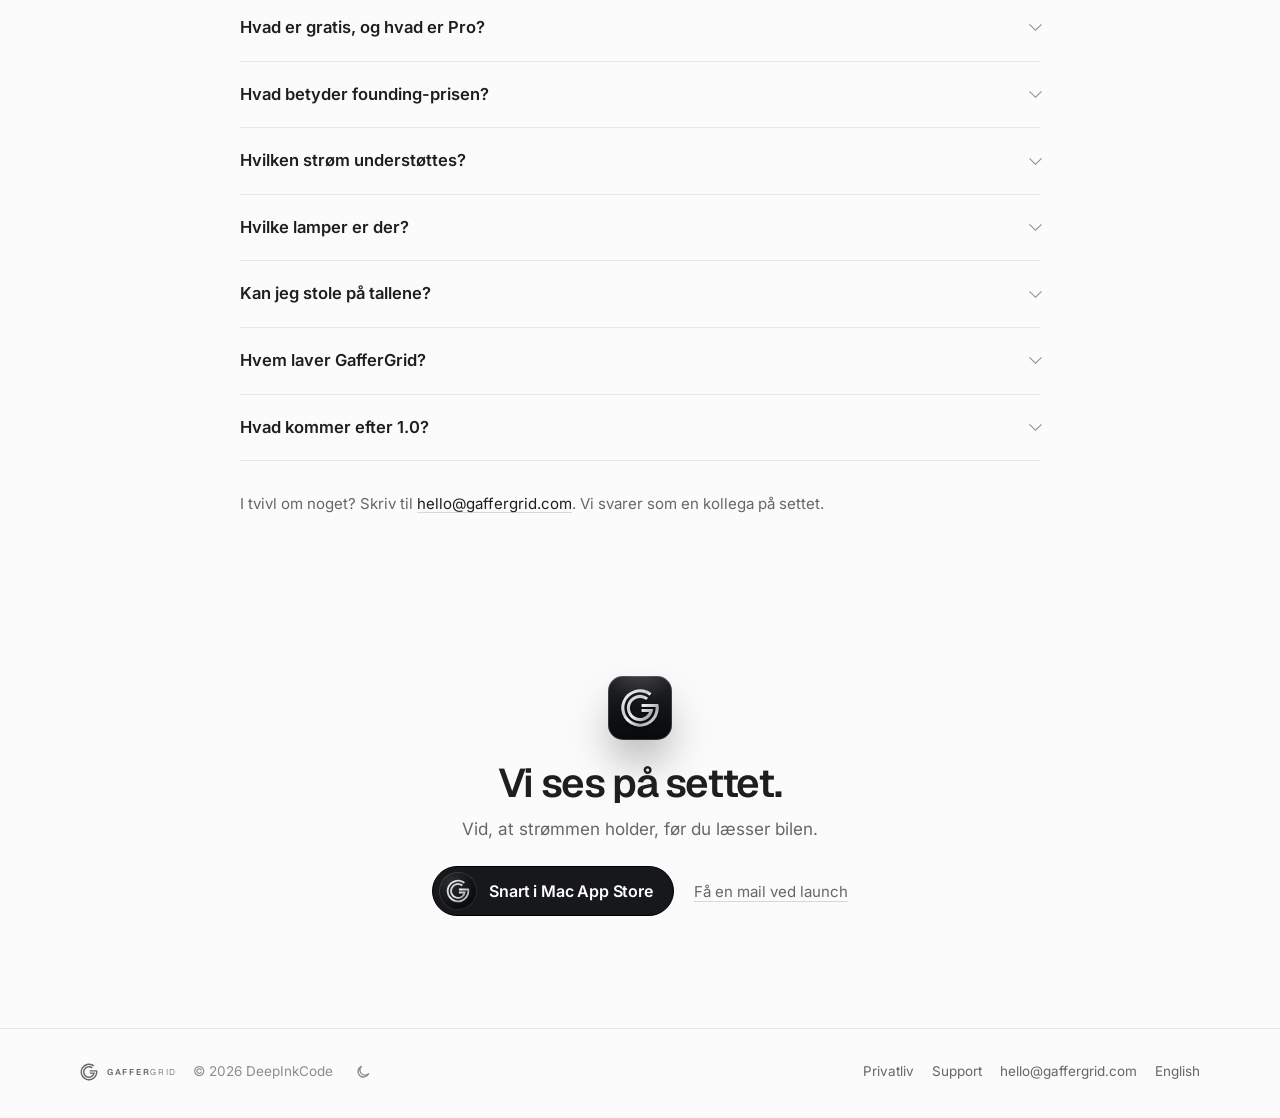
==== commit 0e6b6847: "Dansk trin 1: "Find en frame." (site 1f7f510) Co-Authored-By: Claude Opus 5.5 <noreply@anthropic.com" ====
--- a/da/index.html
+++ b/da/index.html
@@ -72,7 +72,7 @@
   <section class="wrap step" id="frame" aria-labelledby="h-frame">
     <div class="step-head">
       <p class="k step-k"><span class="num">1</span><span>Framing</span></p>
-      <h2 id="h-frame">Find framingen.</h2>
+      <h2 id="h-frame">Find en frame.</h2>
       <p class="try"><b>Prøv selv</b>Træk kameraet. Billedet følger med.</p>
     </div>
     <div class="camdemo" data-cam-demo></div>
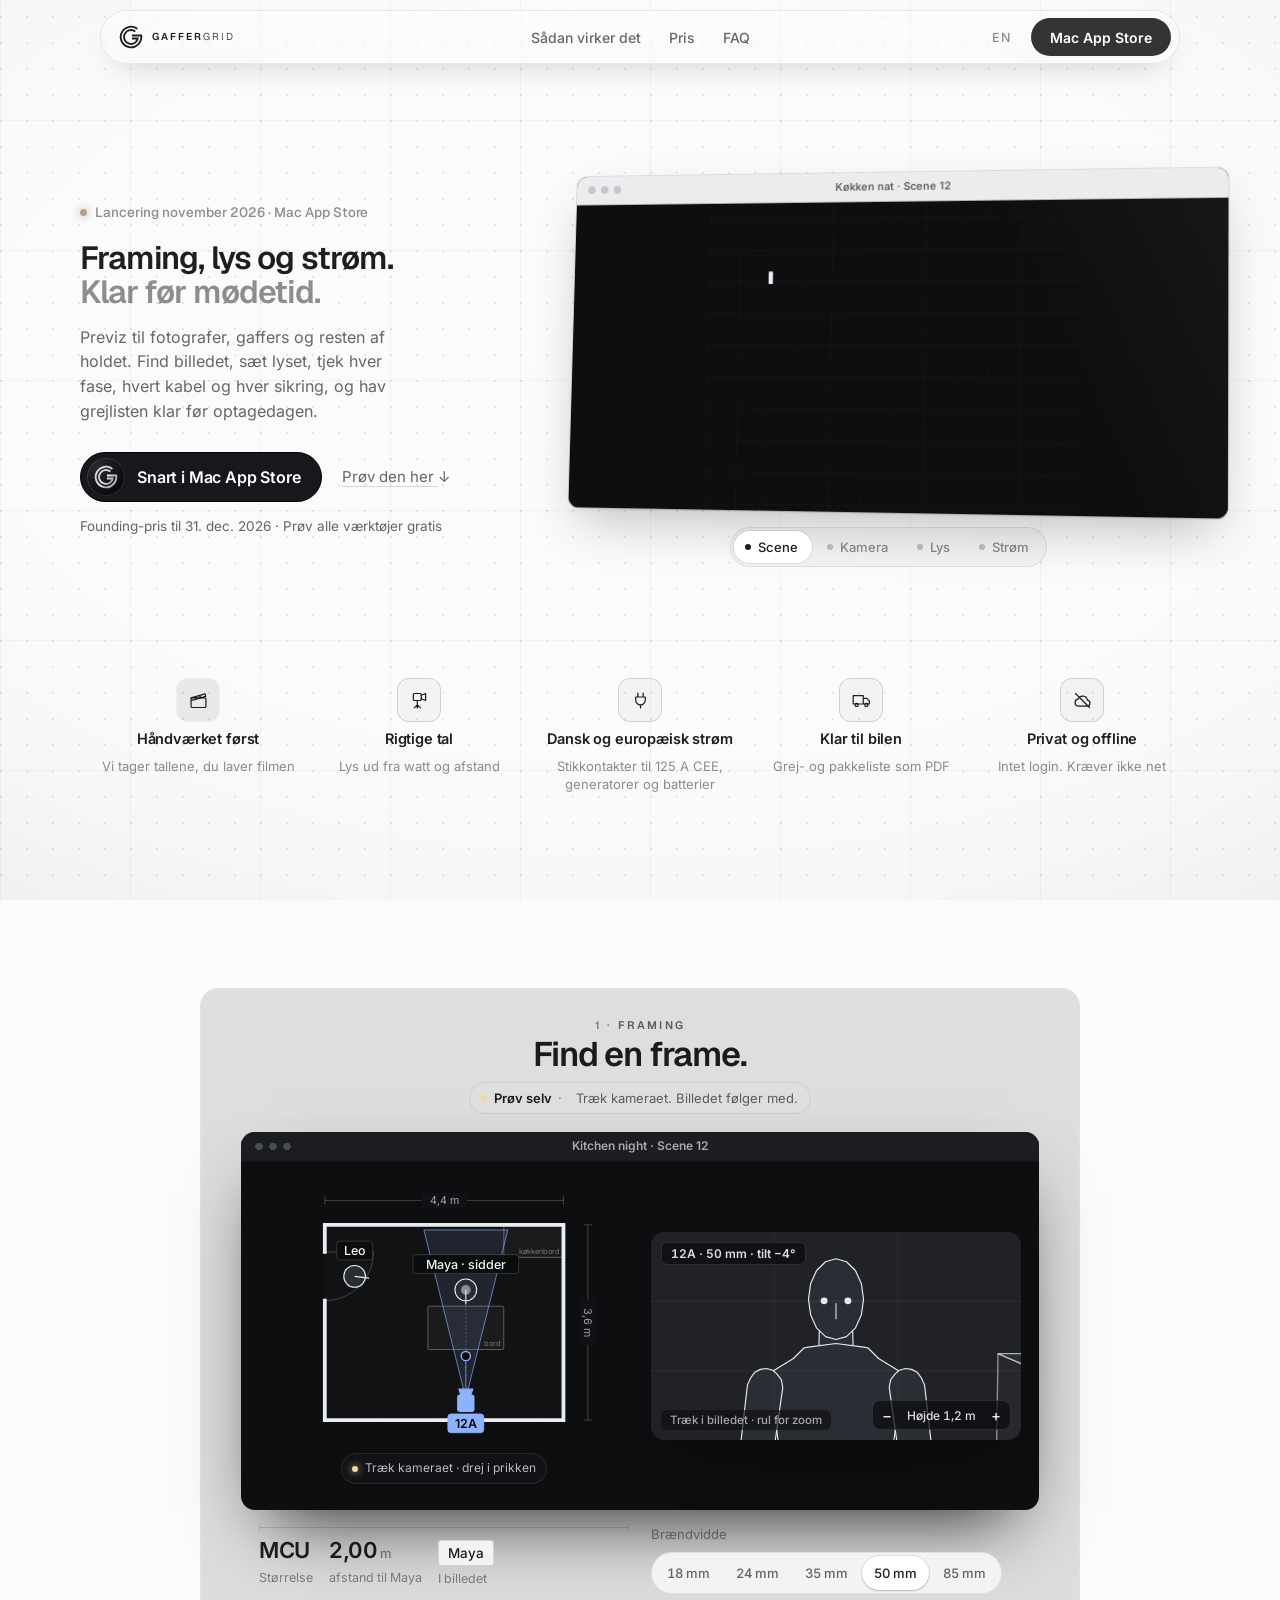
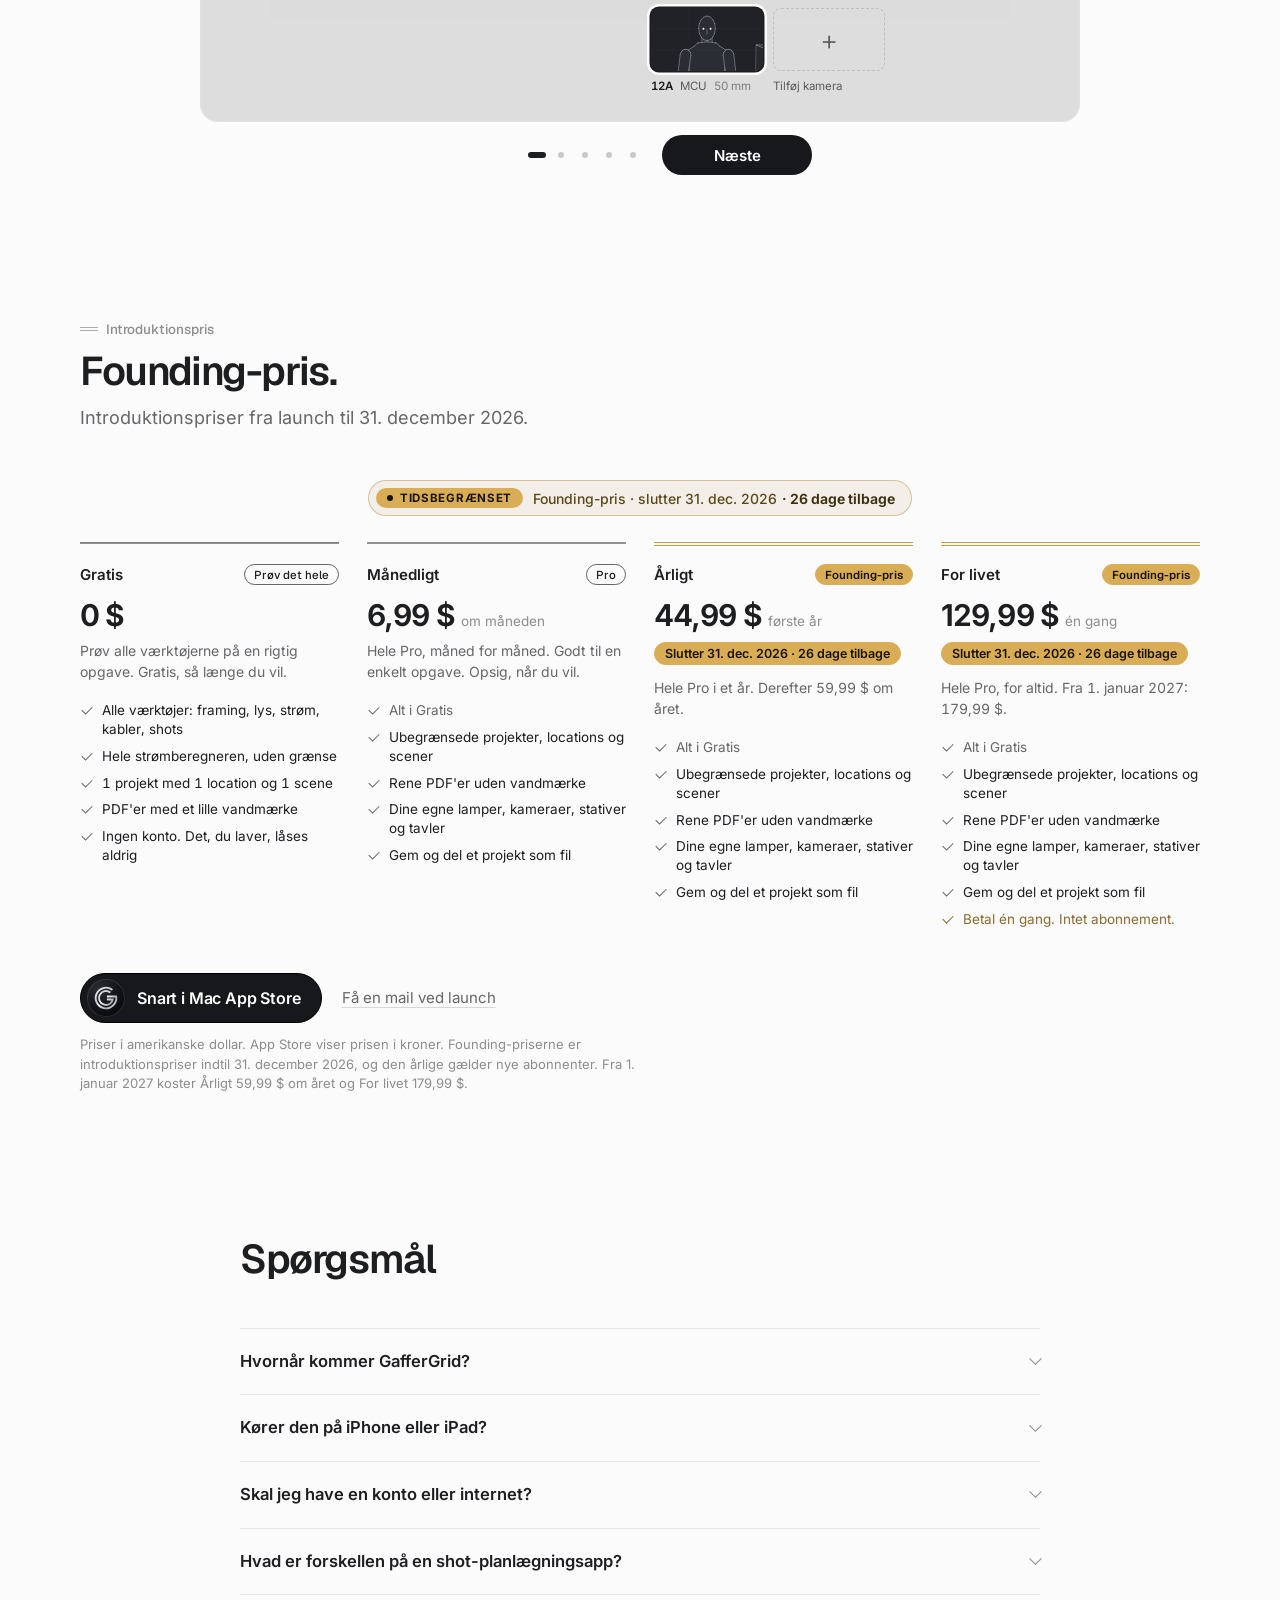
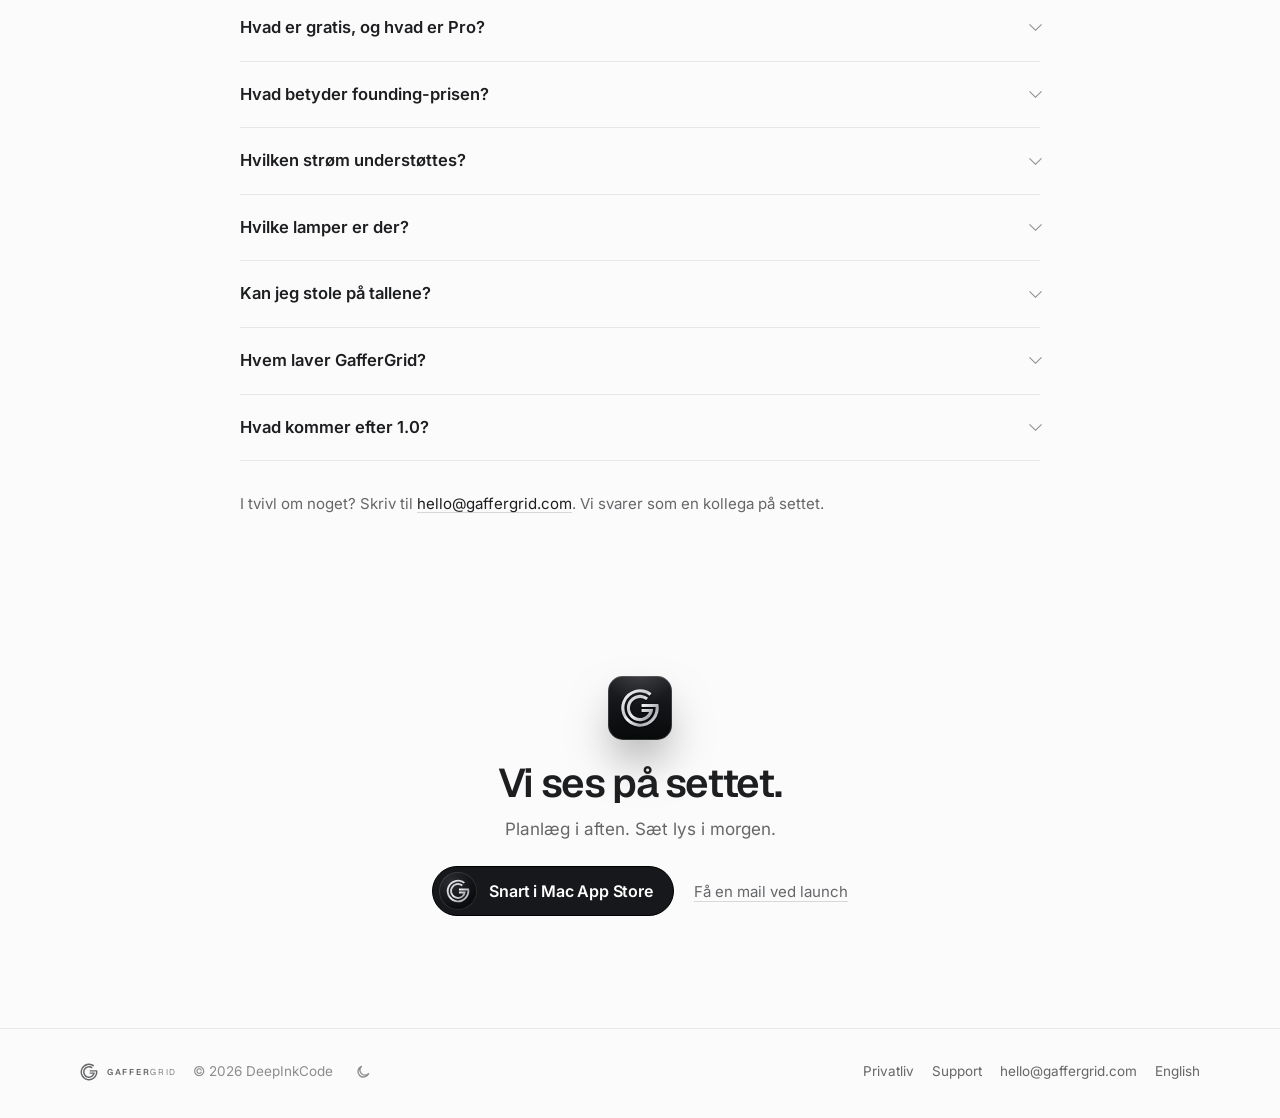
==== commit d0882227: "Engelsk uden direkte oversættelser; ny slutlinje (site 34e5f8d) Co-Authored-By: Claude Opus 5.5 <nor" ====
--- a/da/index.html
+++ b/da/index.html
@@ -143,7 +143,7 @@
   <section class="wrap end" id="join-end" aria-labelledby="h-end">
     <div class="app-icon sm" aria-hidden="true"><svg viewBox="0 0 32 32" aria-hidden="true"><defs><linearGradient id="ggm2" gradientUnits="userSpaceOnUse" x1="1" y1="1" x2="31" y2="31"><stop offset="0" stop-color="#fbfbfc"/><stop offset=".38" stop-color="#c9ccd1"/><stop offset=".5" stop-color="#f2f3f5"/><stop offset=".72" stop-color="#a9adb3"/><stop offset="1" stop-color="#e6e8eb"/></linearGradient></defs><path d="M25.235 4.18A15 15 0 1 0 30.644 12.75H17.25V15.25H28.477A12.5 12.5 0 1 1 23.696 6.15ZM22.464 7.726A10.5 10.5 0 1 0 26.473 16.75H17.25V19.25H23.31A8 8 0 1 1 20.925 9.696Z" fill="url(#ggm2)"/></svg></div>
     <h2 id="h-end">Vi ses på settet.</h2>
-    <p>Vid, at strømmen holder, før du læsser bilen.</p>
+    <p>Planlæg i aften. Sæt lys i morgen.</p>
     <div class="store-cta" data-store-cta>
         <a class="store simple" data-store aria-disabled="true" data-pre="Hent i" aria-label="Kommer til Mac App Store i november"><span class="store-app"><svg viewBox="0 0 32 32" aria-hidden="true"><defs><linearGradient id="ggst6" gradientUnits="userSpaceOnUse" x1="1" y1="1" x2="31" y2="31"><stop offset="0" stop-color="#fbfbfc"/><stop offset=".38" stop-color="#c9ccd1"/><stop offset=".5" stop-color="#f2f3f5"/><stop offset=".72" stop-color="#a9adb3"/><stop offset="1" stop-color="#e6e8eb"/></linearGradient></defs><path d="M25.235 4.18A15 15 0 1 0 30.644 12.75H17.25V15.25H28.477A12.5 12.5 0 1 1 23.696 6.15ZM22.464 7.726A10.5 10.5 0 1 0 26.473 16.75H17.25V19.25H23.31A8 8 0 1 1 20.925 9.696Z" fill="url(#ggst6)"/></svg></span><span class="store-t"><b data-store-name="Mac App Store">Snart i Mac App Store</b></span></a>
         <a class="store-touch" data-store-touch href="mailto:hello@gaffergrid.com?subject=Sig%20til%2C%20n%C3%A5r%20GafferGrid%20er%20ude">Få en mail ved launch</a>
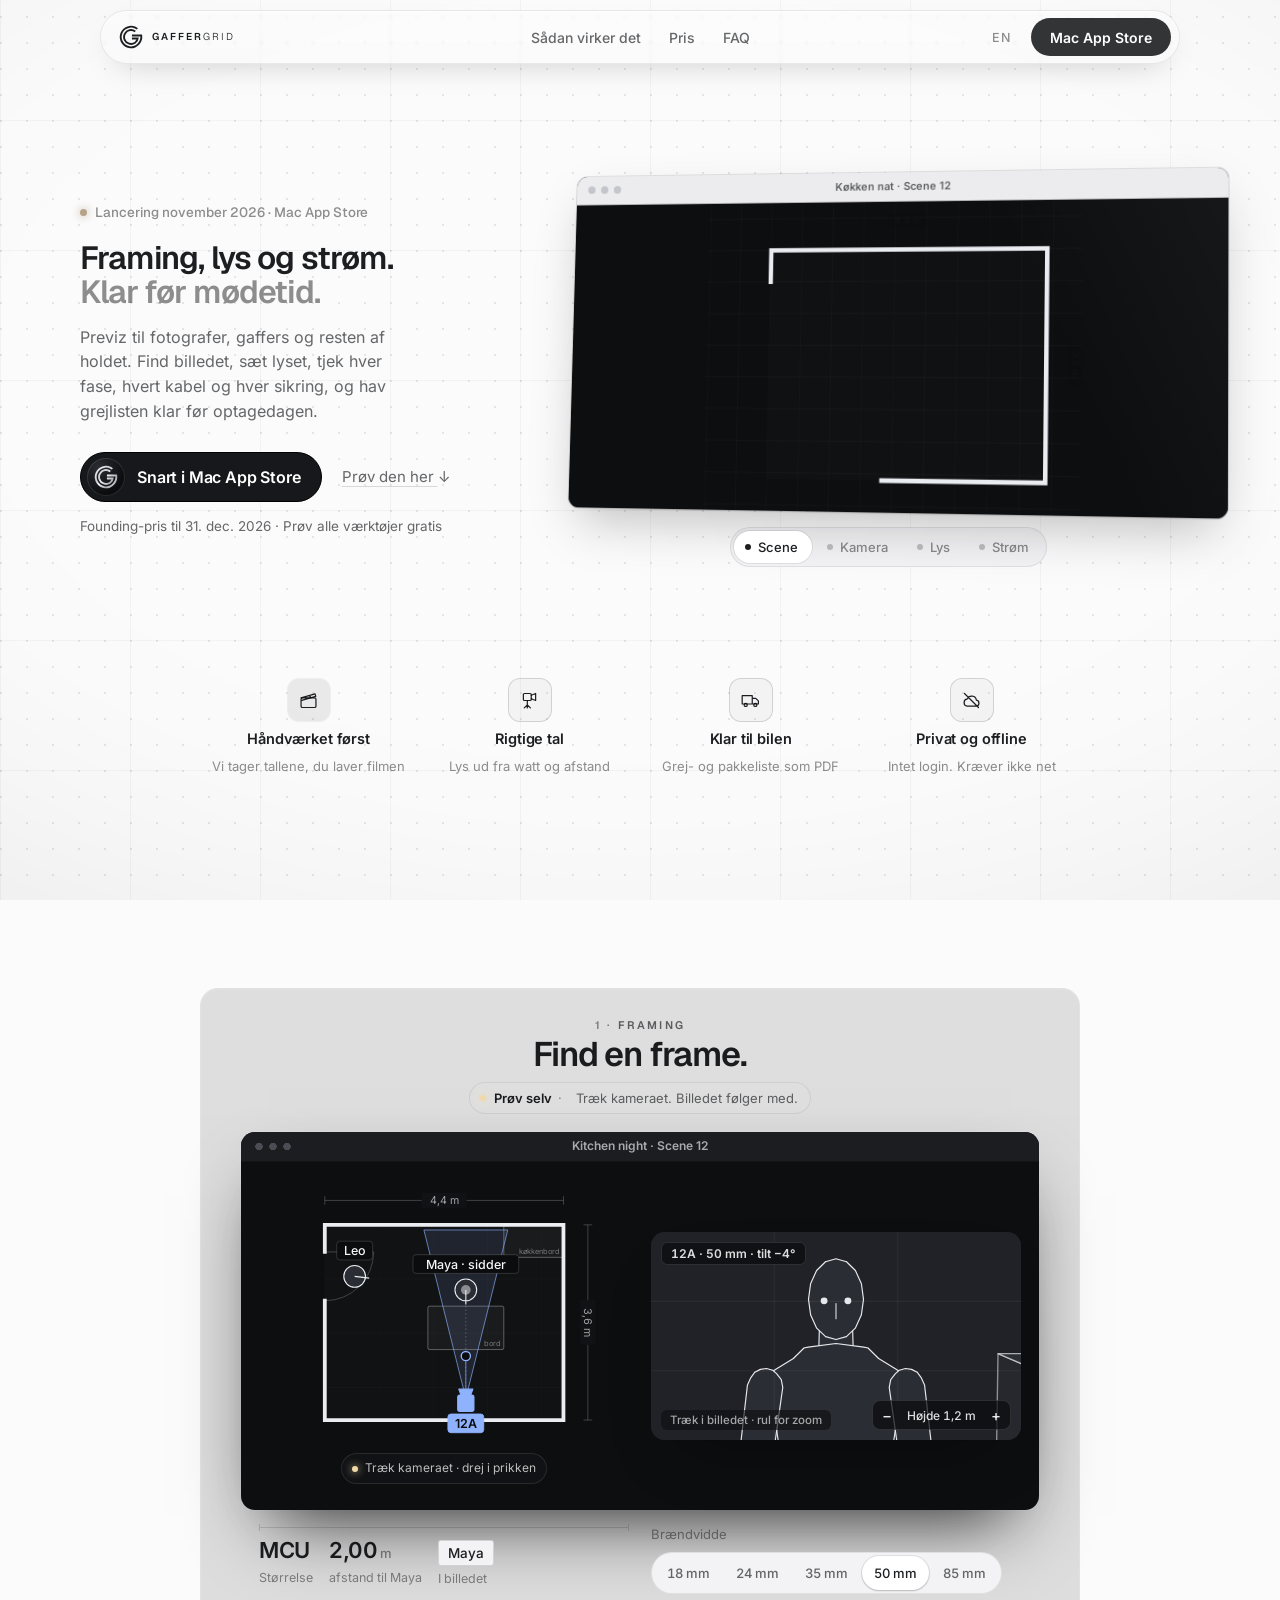
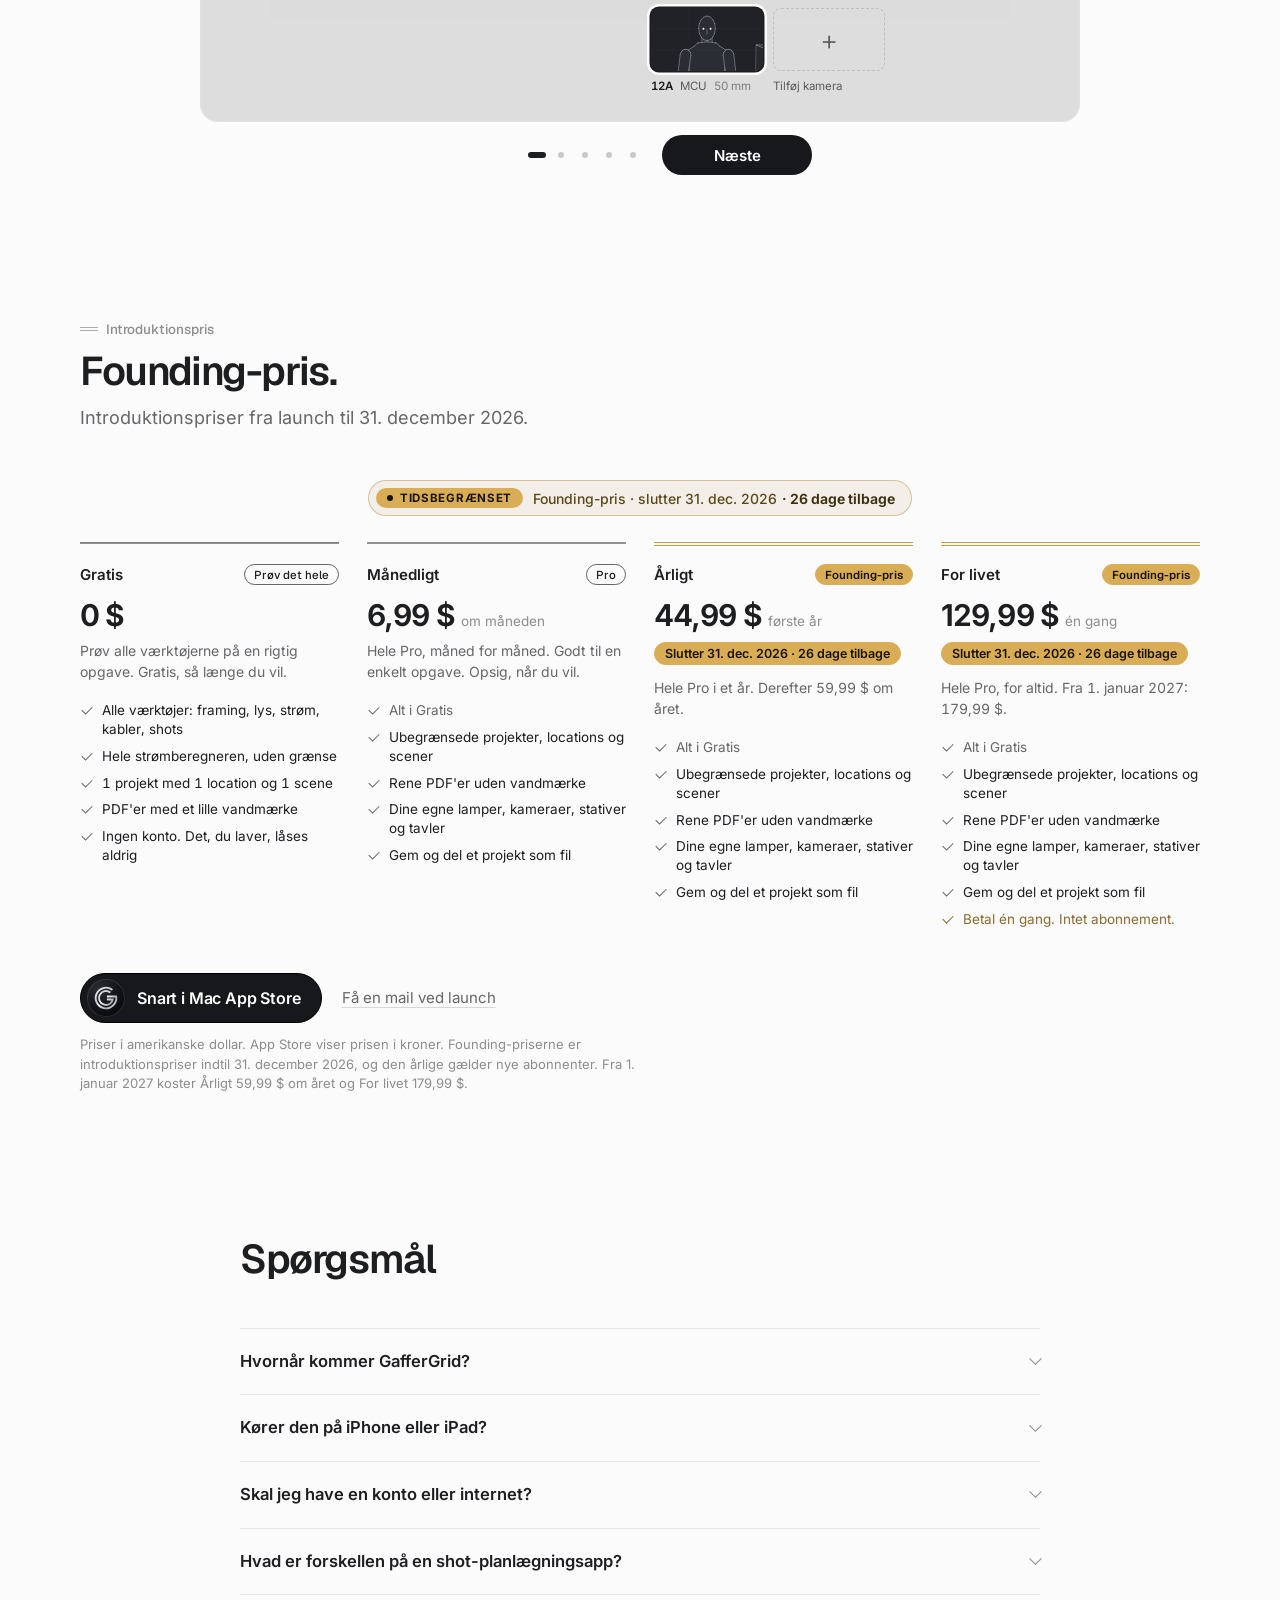
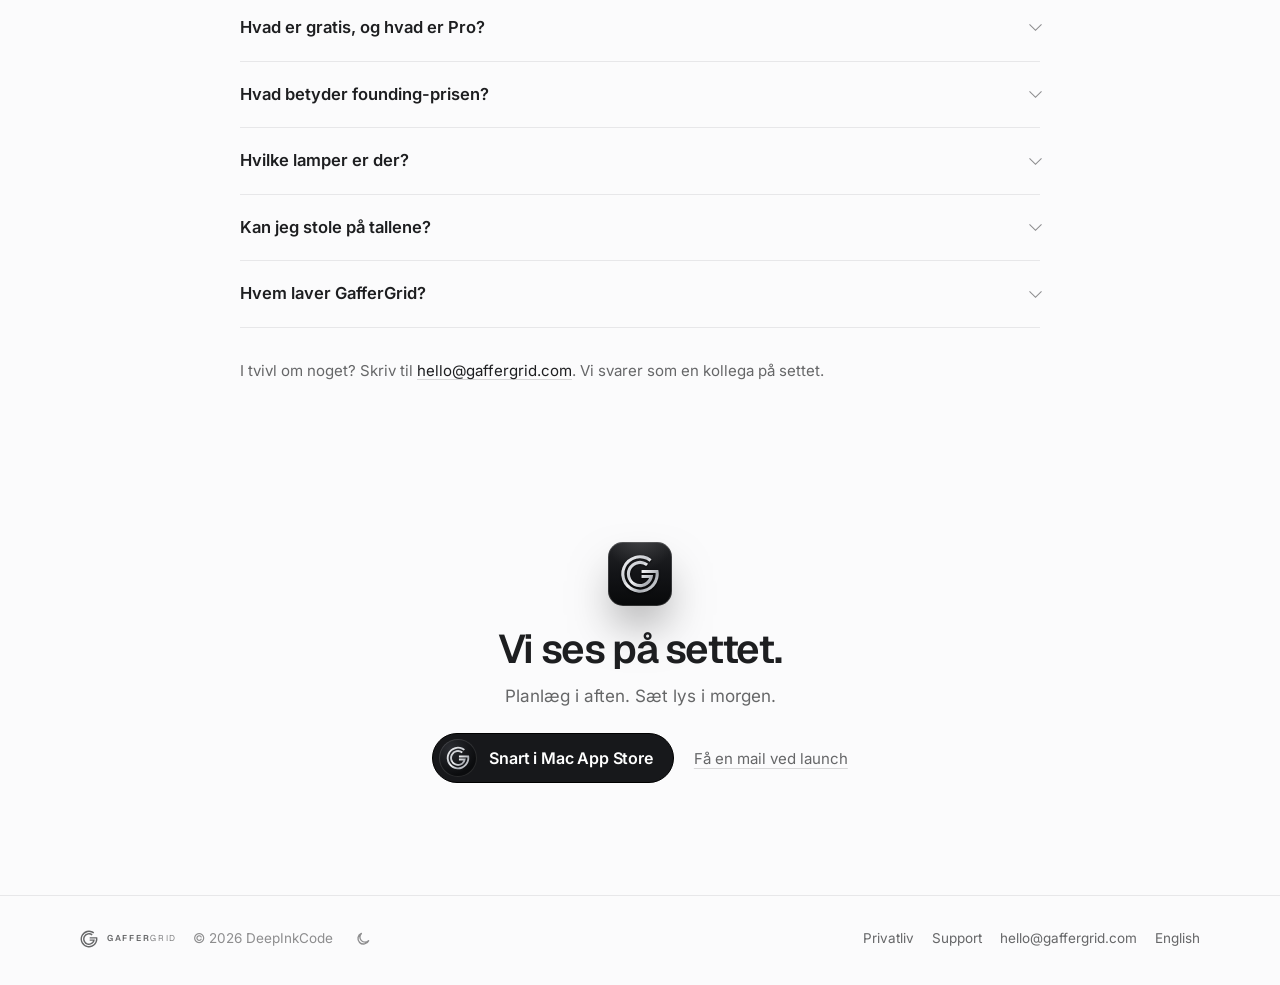
==== commit e3ac654d: "Ingen løfter om næste version eller strømsystemer (site 0632db1) Co-Authored-By: Claude Opus 5.5 <no" ====
--- a/da/index.html
+++ b/da/index.html
@@ -61,7 +61,7 @@
   </section>
 
   <section class="wrap points" aria-label="Kort fortalt">
-    <ul><li><i><svg viewBox="0 0 24 24" aria-hidden="true"><rect x="3.5" y="9" width="17" height="11" rx="1.5"/><path d="M3.5 9 L19.5 4.5 L20.3 7.3 L4.3 11.8 M8 7.9 L9.8 10.2 M13 6.5 L14.8 8.8"/></svg></i><b>Håndværket først</b><span>Vi tager tallene, du laver filmen</span></li><li><i><svg viewBox="0 0 24 24" aria-hidden="true"><rect x="5" y="4" width="9" height="8" rx="1.2"/><path d="M14 6 L19 4 V12 L14 10 M9.5 12 V20.5 M6 20.5 L9.5 17 L13 20.5"/></svg></i><b>Rigtige tal</b><span>Lys ud fra watt og afstand</span></li><li><i><svg viewBox="0 0 24 24" aria-hidden="true"><path d="M9 3.5 V8 M15 3.5 V8 M6.5 8 H17.5 V11.5 A5.5 5.5 0 0 1 12 17 A5.5 5.5 0 0 1 6.5 11.5 Z M12 17 V20.5"/></svg></i><b>Dansk og europæisk strøm</b><span>Stikkontakter til 125 A CEE, generatorer og batterier</span></li><li><i><svg viewBox="0 0 24 24" aria-hidden="true"><path d="M2.5 6.5 H14 V16 H2.5 Z M14 9.5 H18 L21 12.5 V16 H14"/><circle cx="6.5" cy="17" r="1.8"/><circle cx="17.5" cy="17" r="1.8"/></svg></i><b>Klar til bilen</b><span>Grej- og pakkeliste som PDF</span></li><li><i><svg viewBox="0 0 24 24" aria-hidden="true"><path d="M7 18.5 H17 A3.5 3.5 0 0 0 17.6 11.55 A5.5 5.5 0 0 0 7.2 10.2 A4.2 4.2 0 0 0 7 18.5 Z M4 4 L20 20"/></svg></i><b>Privat og offline</b><span>Intet login. Kræver ikke net</span></li></ul>
+    <ul><li><i><svg viewBox="0 0 24 24" aria-hidden="true"><rect x="3.5" y="9" width="17" height="11" rx="1.5"/><path d="M3.5 9 L19.5 4.5 L20.3 7.3 L4.3 11.8 M8 7.9 L9.8 10.2 M13 6.5 L14.8 8.8"/></svg></i><b>Håndværket først</b><span>Vi tager tallene, du laver filmen</span></li><li><i><svg viewBox="0 0 24 24" aria-hidden="true"><rect x="5" y="4" width="9" height="8" rx="1.2"/><path d="M14 6 L19 4 V12 L14 10 M9.5 12 V20.5 M6 20.5 L9.5 17 L13 20.5"/></svg></i><b>Rigtige tal</b><span>Lys ud fra watt og afstand</span></li><li><i><svg viewBox="0 0 24 24" aria-hidden="true"><path d="M2.5 6.5 H14 V16 H2.5 Z M14 9.5 H18 L21 12.5 V16 H14"/><circle cx="6.5" cy="17" r="1.8"/><circle cx="17.5" cy="17" r="1.8"/></svg></i><b>Klar til bilen</b><span>Grej- og pakkeliste som PDF</span></li><li><i><svg viewBox="0 0 24 24" aria-hidden="true"><path d="M7 18.5 H17 A3.5 3.5 0 0 0 17.6 11.55 A5.5 5.5 0 0 0 7.2 10.2 A4.2 4.2 0 0 0 7 18.5 Z M4 4 L20 20"/></svg></i><b>Privat og offline</b><span>Intet login. Kræver ikke net</span></li></ul>
   </section>
 
   <section class="wrap journey" id="how" aria-labelledby="h-how">
@@ -136,7 +136,7 @@
 
   <section class="wrap sec" id="faq" aria-labelledby="h-faq">
     <div class="head"><h2 id="h-faq">Spørgsmål</h2></div>
-    <div class="faq"><details><summary>Hvornår kommer GafferGrid?</summary><p>November 2026 på Mac App Store.</p></details><details><summary>Kører den på iPhone eller iPad?</summary><p>Ikke endnu. 1.0 er til Mac: macOS 13 Ventura eller nyere, Apple silicon eller Intel, på engelsk (UK) og dansk. iPad kommer som det næste. Sidder du med telefonen? Send linket til dig selv, og prøv den på din Mac.</p></details><details><summary>Skal jeg have en konto eller internet?</summary><p>Nej. Der er intet login, og alt virker offline. Dine projekter gemmes hos dig, og vi ser dem aldrig.</p></details><details><summary>Hvad er forskellen på en shot-planlægningsapp?</summary><p>Shot-planlægningsapps stopper ved kameraet. GafferGrid laver også gafferens del: den fordeler lamperne på faserne, tjekker kabler og sikringer, vælger tavler og skriver grejlisten til udlejeren.</p></details><details><summary>Hvad er gratis, og hvad er Pro?</summary><p>Alle værktøjer virker i ét projekt med én location og én scene, sammen med hele strømberegneren og PDF'er med et lille vandmærke. Pro giver ubegrænsede projekter, locations og scener, rene PDF'er, dine egne lamper, kameraer og stativer, og du kan gemme og dele et projekt som fil.</p></details><details><summary>Hvad betyder founding-prisen?</summary><p>Fra launch til 31. december 2026 koster Pro 44,99 $ det første år (nye abonnenter) eller 129,99 $ for livet. Derefter er priserne 59,99 $ om året og 179,99 $ for livet.</p></details><details><summary>Hvilken strøm understøttes?</summary><p>Dansk, europæisk og britisk 230/400 V: stikkontakter, 16, 32, 63 og 125 A CEE, generatorer og batterier. På dansk bruger appen danske stik, på engelsk britiske (BS 1363). Amerikansk strøm kommer senere.</p></details><details><summary>Hvilke lamper er der?</summary><p>Generiske LED-, tungsten- og HMI-lamper efter watt, fx en LED COB 600 W, med lysformere, rammer og diffusion. Med Pro opretter du dine egne lamper, kameraer og stativer.</p></details><details><summary>Kan jeg stole på tallene?</summary><p>GafferGrid regner hver lampe på fuld styrke og holder hver fase under 80 %. Beregningen er vejledende: en autoriseret elektriker eller gaffer skal godkende fordelingen på dagen.</p></details><details><summary>Hvem laver GafferGrid?</summary><p>Folk fra filmbranchen, der ville have et bedre værktøj til lys og strøm. Vi holder til i Danmark, og når du skriver, svarer en, der selv har stået på et set.</p></details><details><summary>Hvad kommer efter 1.0?</summary><p>1.0 er kernen: framing, lys, strøm og grejlisten. iPad og amerikansk strøm kommer som det næste. Opdateringer kommer gennem Mac App Store.</p></details></div>
+    <div class="faq"><details><summary>Hvornår kommer GafferGrid?</summary><p>November 2026 på Mac App Store.</p></details><details><summary>Kører den på iPhone eller iPad?</summary><p>Ikke endnu. GafferGrid er til Mac: macOS 13 Ventura eller nyere, Apple silicon eller Intel, på engelsk (UK) og dansk. Sidder du med telefonen? Send linket til dig selv, og prøv den på din Mac.</p></details><details><summary>Skal jeg have en konto eller internet?</summary><p>Nej. Der er intet login, og alt virker offline. Dine projekter gemmes hos dig, og vi ser dem aldrig.</p></details><details><summary>Hvad er forskellen på en shot-planlægningsapp?</summary><p>Shot-planlægningsapps stopper ved kameraet. GafferGrid laver også gafferens del: den fordeler lamperne på faserne, tjekker kabler og sikringer, vælger tavler og skriver grejlisten til udlejeren.</p></details><details><summary>Hvad er gratis, og hvad er Pro?</summary><p>Alle værktøjer virker i ét projekt med én location og én scene, sammen med hele strømberegneren og PDF'er med et lille vandmærke. Pro giver ubegrænsede projekter, locations og scener, rene PDF'er, dine egne lamper, kameraer og stativer, og du kan gemme og dele et projekt som fil.</p></details><details><summary>Hvad betyder founding-prisen?</summary><p>Fra launch til 31. december 2026 koster Pro 44,99 $ det første år (nye abonnenter) eller 129,99 $ for livet. Derefter er priserne 59,99 $ om året og 179,99 $ for livet.</p></details><details><summary>Hvilke lamper er der?</summary><p>Generiske LED-, tungsten- og HMI-lamper efter watt, fx en LED COB 600 W, med lysformere, rammer og diffusion. Med Pro opretter du dine egne lamper, kameraer og stativer.</p></details><details><summary>Kan jeg stole på tallene?</summary><p>GafferGrid regner hver lampe på fuld styrke og holder hver fase under 80 %. Beregningen er vejledende: en autoriseret elektriker eller gaffer skal godkende fordelingen på dagen.</p></details><details><summary>Hvem laver GafferGrid?</summary><p>Folk fra filmbranchen, der ville have et bedre værktøj til lys og strøm. Vi holder til i Danmark, og når du skriver, svarer en, der selv har stået på et set.</p></details></div>
     <aside class="gaff"><p>I tvivl om noget? Skriv til <a href="mailto:hello@gaffergrid.com">hello@gaffergrid.com</a>. Vi svarer som en kollega på settet.</p></aside>
   </section>
 
@@ -158,7 +158,7 @@
 <script src="/assets/slides.js" defer></script>
 <script src="/assets/hero.js" defer></script>
 <script type="application/ld+json">
-{"@context":"https://schema.org","@graph":[{"@type":"SoftwareApplication","name":"GafferGrid","url":"https://gaffergrid.com/da/","inLanguage":"da","operatingSystem":"macOS 13 or later","applicationCategory":"MultimediaApplication","applicationSubCategory":"Film and TV production planning","description":"Planlæg lyset og strømmen til dit filmset. Hver fase tjekket, og grejlisten klar til udlejeren. Kommer på Mac App Store i november 2026.","publisher":{"@id":"https://gaffergrid.com/#org"},"author":{"@id":"https://gaffergrid.com/#org"},"softwareRequirements":"macOS 13 Ventura or later, Apple silicon or Intel","isAccessibleForFree":true,"availableLanguage":["en-GB","da"],"keywords":"lighting plan, power calculator, gaffer app, film set, gear list, shot list, power distribution, CEE, phases, lighting plot","featureList":["Brændvidde og sensorstørrelse, med billedfeltet på planen","Dolly, slider, jib og kran med keyframes","Shotlisten som filmstrimmel, med en skitse af hvert billede","En lysplan set oppefra, i rigtige mål","Lyset regnet ud fra watt og afstand","LED, Tungsten og HMI med lysformere, rammer og diffusion","Faser, kabler og sikringer regnet ud, hver fase under 80 %","Kabler lagt langs væggene, tavler valgt for dig","Stikkontakter til 125 A CEE, generatorer og batterier","Scener med dag/nat og locations","Sceneoversigt og locations","Pakkeliste bygget ud fra planen, vinget af på dagen","Grejlisten som PDF til udlejeren","Plan, shotliste og strømplan i én PDF","Fokusguide til kameraholdet"],"offers":[{"@type":"Offer","name":"Free","price":"0","priceCurrency":"USD"},{"@type":"Offer","name":"Pro, monthly","price":"6.99","priceCurrency":"USD"},{"@type":"Offer","name":"Pro, yearly (founding price, first year)","price":"44.99","priceCurrency":"USD","priceValidUntil":"2026-12-31"},{"@type":"Offer","name":"Pro, for life (founding price)","price":"129.99","priceCurrency":"USD","priceValidUntil":"2026-12-31"}]},{"@type":"Organization","@id":"https://gaffergrid.com/#org","name":"DeepInkCode","url":"https://gaffergrid.com/","email":"hello@gaffergrid.com","logo":"https://gaffergrid.com/assets/icon-512.png","address":{"@type":"PostalAddress","addressCountry":"DK"}},{"@type":"WebSite","name":"GafferGrid","url":"https://gaffergrid.com/","inLanguage":["en-GB","da"],"publisher":{"@id":"https://gaffergrid.com/#org"}},{"@type":"FAQPage","inLanguage":"da","mainEntity":[{"@type":"Question","name":"Hvornår kommer GafferGrid?","acceptedAnswer":{"@type":"Answer","text":"November 2026 på Mac App Store."}},{"@type":"Question","name":"Kører den på iPhone eller iPad?","acceptedAnswer":{"@type":"Answer","text":"Ikke endnu. 1.0 er til Mac: macOS 13 Ventura eller nyere, Apple silicon eller Intel, på engelsk (UK) og dansk. iPad kommer som det næste. Sidder du med telefonen? Send linket til dig selv, og prøv den på din Mac."}},{"@type":"Question","name":"Skal jeg have en konto eller internet?","acceptedAnswer":{"@type":"Answer","text":"Nej. Der er intet login, og alt virker offline. Dine projekter gemmes hos dig, og vi ser dem aldrig."}},{"@type":"Question","name":"Hvad er forskellen på en shot-planlægningsapp?","acceptedAnswer":{"@type":"Answer","text":"Shot-planlægningsapps stopper ved kameraet. GafferGrid laver også gafferens del: den fordeler lamperne på faserne, tjekker kabler og sikringer, vælger tavler og skriver grejlisten til udlejeren."}},{"@type":"Question","name":"Hvad er gratis, og hvad er Pro?","acceptedAnswer":{"@type":"Answer","text":"Alle værktøjer virker i ét projekt med én location og én scene, sammen med hele strømberegneren og PDF'er med et lille vandmærke. Pro giver ubegrænsede projekter, locations og scener, rene PDF'er, dine egne lamper, kameraer og stativer, og du kan gemme og dele et projekt som fil."}},{"@type":"Question","name":"Hvad betyder founding-prisen?","acceptedAnswer":{"@type":"Answer","text":"Fra launch til 31. december 2026 koster Pro 44,99 $ det første år (nye abonnenter) eller 129,99 $ for livet. Derefter er priserne 59,99 $ om året og 179,99 $ for livet."}},{"@type":"Question","name":"Hvilken strøm understøttes?","acceptedAnswer":{"@type":"Answer","text":"Dansk, europæisk og britisk 230/400 V: stikkontakter, 16, 32, 63 og 125 A CEE, generatorer og batterier. På dansk bruger appen danske stik, på engelsk britiske (BS 1363). Amerikansk strøm kommer senere."}},{"@type":"Question","name":"Hvilke lamper er der?","acceptedAnswer":{"@type":"Answer","text":"Generiske LED-, tungsten- og HMI-lamper efter watt, fx en LED COB 600 W, med lysformere, rammer og diffusion. Med Pro opretter du dine egne lamper, kameraer og stativer."}},{"@type":"Question","name":"Kan jeg stole på tallene?","acceptedAnswer":{"@type":"Answer","text":"GafferGrid regner hver lampe på fuld styrke og holder hver fase under 80 %. Beregningen er vejledende: en autoriseret elektriker eller gaffer skal godkende fordelingen på dagen."}},{"@type":"Question","name":"Hvem laver GafferGrid?","acceptedAnswer":{"@type":"Answer","text":"Folk fra filmbranchen, der ville have et bedre værktøj til lys og strøm. Vi holder til i Danmark, og når du skriver, svarer en, der selv har stået på et set."}},{"@type":"Question","name":"Hvad kommer efter 1.0?","acceptedAnswer":{"@type":"Answer","text":"1.0 er kernen: framing, lys, strøm og grejlisten. iPad og amerikansk strøm kommer som det næste. Opdateringer kommer gennem Mac App Store."}}]}]}
+{"@context":"https://schema.org","@graph":[{"@type":"SoftwareApplication","name":"GafferGrid","url":"https://gaffergrid.com/da/","inLanguage":"da","operatingSystem":"macOS 13 or later","applicationCategory":"MultimediaApplication","applicationSubCategory":"Film and TV production planning","description":"Planlæg lyset og strømmen til dit filmset. Hver fase tjekket, og grejlisten klar til udlejeren. Kommer på Mac App Store i november 2026.","publisher":{"@id":"https://gaffergrid.com/#org"},"author":{"@id":"https://gaffergrid.com/#org"},"softwareRequirements":"macOS 13 Ventura or later, Apple silicon or Intel","isAccessibleForFree":true,"availableLanguage":["en-GB","da"],"keywords":"lighting plan, power calculator, gaffer app, film set, gear list, shot list, power distribution, CEE, phases, lighting plot","featureList":["Brændvidde og sensorstørrelse, med billedfeltet på planen","Dolly, slider, jib og kran med keyframes","Shotlisten som filmstrimmel, med en skitse af hvert billede","En lysplan set oppefra, i rigtige mål","Lyset regnet ud fra watt og afstand","LED, Tungsten og HMI med lysformere, rammer og diffusion","Faser, kabler og sikringer regnet ud, hver fase under 80 %","Kabler lagt langs væggene, tavler valgt for dig","Scener med dag/nat og locations","Sceneoversigt og locations","Pakkeliste bygget ud fra planen, vinget af på dagen","Grejlisten som PDF til udlejeren","Plan, shotliste og strømplan i én PDF","Fokusguide til kameraholdet"],"offers":[{"@type":"Offer","name":"Free","price":"0","priceCurrency":"USD"},{"@type":"Offer","name":"Pro, monthly","price":"6.99","priceCurrency":"USD"},{"@type":"Offer","name":"Pro, yearly (founding price, first year)","price":"44.99","priceCurrency":"USD","priceValidUntil":"2026-12-31"},{"@type":"Offer","name":"Pro, for life (founding price)","price":"129.99","priceCurrency":"USD","priceValidUntil":"2026-12-31"}]},{"@type":"Organization","@id":"https://gaffergrid.com/#org","name":"DeepInkCode","url":"https://gaffergrid.com/","email":"hello@gaffergrid.com","logo":"https://gaffergrid.com/assets/icon-512.png","address":{"@type":"PostalAddress","addressCountry":"DK"}},{"@type":"WebSite","name":"GafferGrid","url":"https://gaffergrid.com/","inLanguage":["en-GB","da"],"publisher":{"@id":"https://gaffergrid.com/#org"}},{"@type":"FAQPage","inLanguage":"da","mainEntity":[{"@type":"Question","name":"Hvornår kommer GafferGrid?","acceptedAnswer":{"@type":"Answer","text":"November 2026 på Mac App Store."}},{"@type":"Question","name":"Kører den på iPhone eller iPad?","acceptedAnswer":{"@type":"Answer","text":"Ikke endnu. GafferGrid er til Mac: macOS 13 Ventura eller nyere, Apple silicon eller Intel, på engelsk (UK) og dansk. Sidder du med telefonen? Send linket til dig selv, og prøv den på din Mac."}},{"@type":"Question","name":"Skal jeg have en konto eller internet?","acceptedAnswer":{"@type":"Answer","text":"Nej. Der er intet login, og alt virker offline. Dine projekter gemmes hos dig, og vi ser dem aldrig."}},{"@type":"Question","name":"Hvad er forskellen på en shot-planlægningsapp?","acceptedAnswer":{"@type":"Answer","text":"Shot-planlægningsapps stopper ved kameraet. GafferGrid laver også gafferens del: den fordeler lamperne på faserne, tjekker kabler og sikringer, vælger tavler og skriver grejlisten til udlejeren."}},{"@type":"Question","name":"Hvad er gratis, og hvad er Pro?","acceptedAnswer":{"@type":"Answer","text":"Alle værktøjer virker i ét projekt med én location og én scene, sammen med hele strømberegneren og PDF'er med et lille vandmærke. Pro giver ubegrænsede projekter, locations og scener, rene PDF'er, dine egne lamper, kameraer og stativer, og du kan gemme og dele et projekt som fil."}},{"@type":"Question","name":"Hvad betyder founding-prisen?","acceptedAnswer":{"@type":"Answer","text":"Fra launch til 31. december 2026 koster Pro 44,99 $ det første år (nye abonnenter) eller 129,99 $ for livet. Derefter er priserne 59,99 $ om året og 179,99 $ for livet."}},{"@type":"Question","name":"Hvilke lamper er der?","acceptedAnswer":{"@type":"Answer","text":"Generiske LED-, tungsten- og HMI-lamper efter watt, fx en LED COB 600 W, med lysformere, rammer og diffusion. Med Pro opretter du dine egne lamper, kameraer og stativer."}},{"@type":"Question","name":"Kan jeg stole på tallene?","acceptedAnswer":{"@type":"Answer","text":"GafferGrid regner hver lampe på fuld styrke og holder hver fase under 80 %. Beregningen er vejledende: en autoriseret elektriker eller gaffer skal godkende fordelingen på dagen."}},{"@type":"Question","name":"Hvem laver GafferGrid?","acceptedAnswer":{"@type":"Answer","text":"Folk fra filmbranchen, der ville have et bedre værktøj til lys og strøm. Vi holder til i Danmark, og når du skriver, svarer en, der selv har stået på et set."}}]}]}
 </script>
 <footer class="foot"><div class="wrap">
   <a class="brand" href="/da/"><svg viewBox="0 0 32 32" aria-hidden="true"><path d="M25.235 4.18A15 15 0 1 0 30.644 12.75H17.25V15.25H28.477A12.5 12.5 0 1 1 23.696 6.15ZM22.464 7.726A10.5 10.5 0 1 0 26.473 16.75H17.25V19.25H23.31A8 8 0 1 1 20.925 9.696Z" fill="currentColor"/></svg><span class="gg-word">Gaffer<span>Grid</span></span></a>
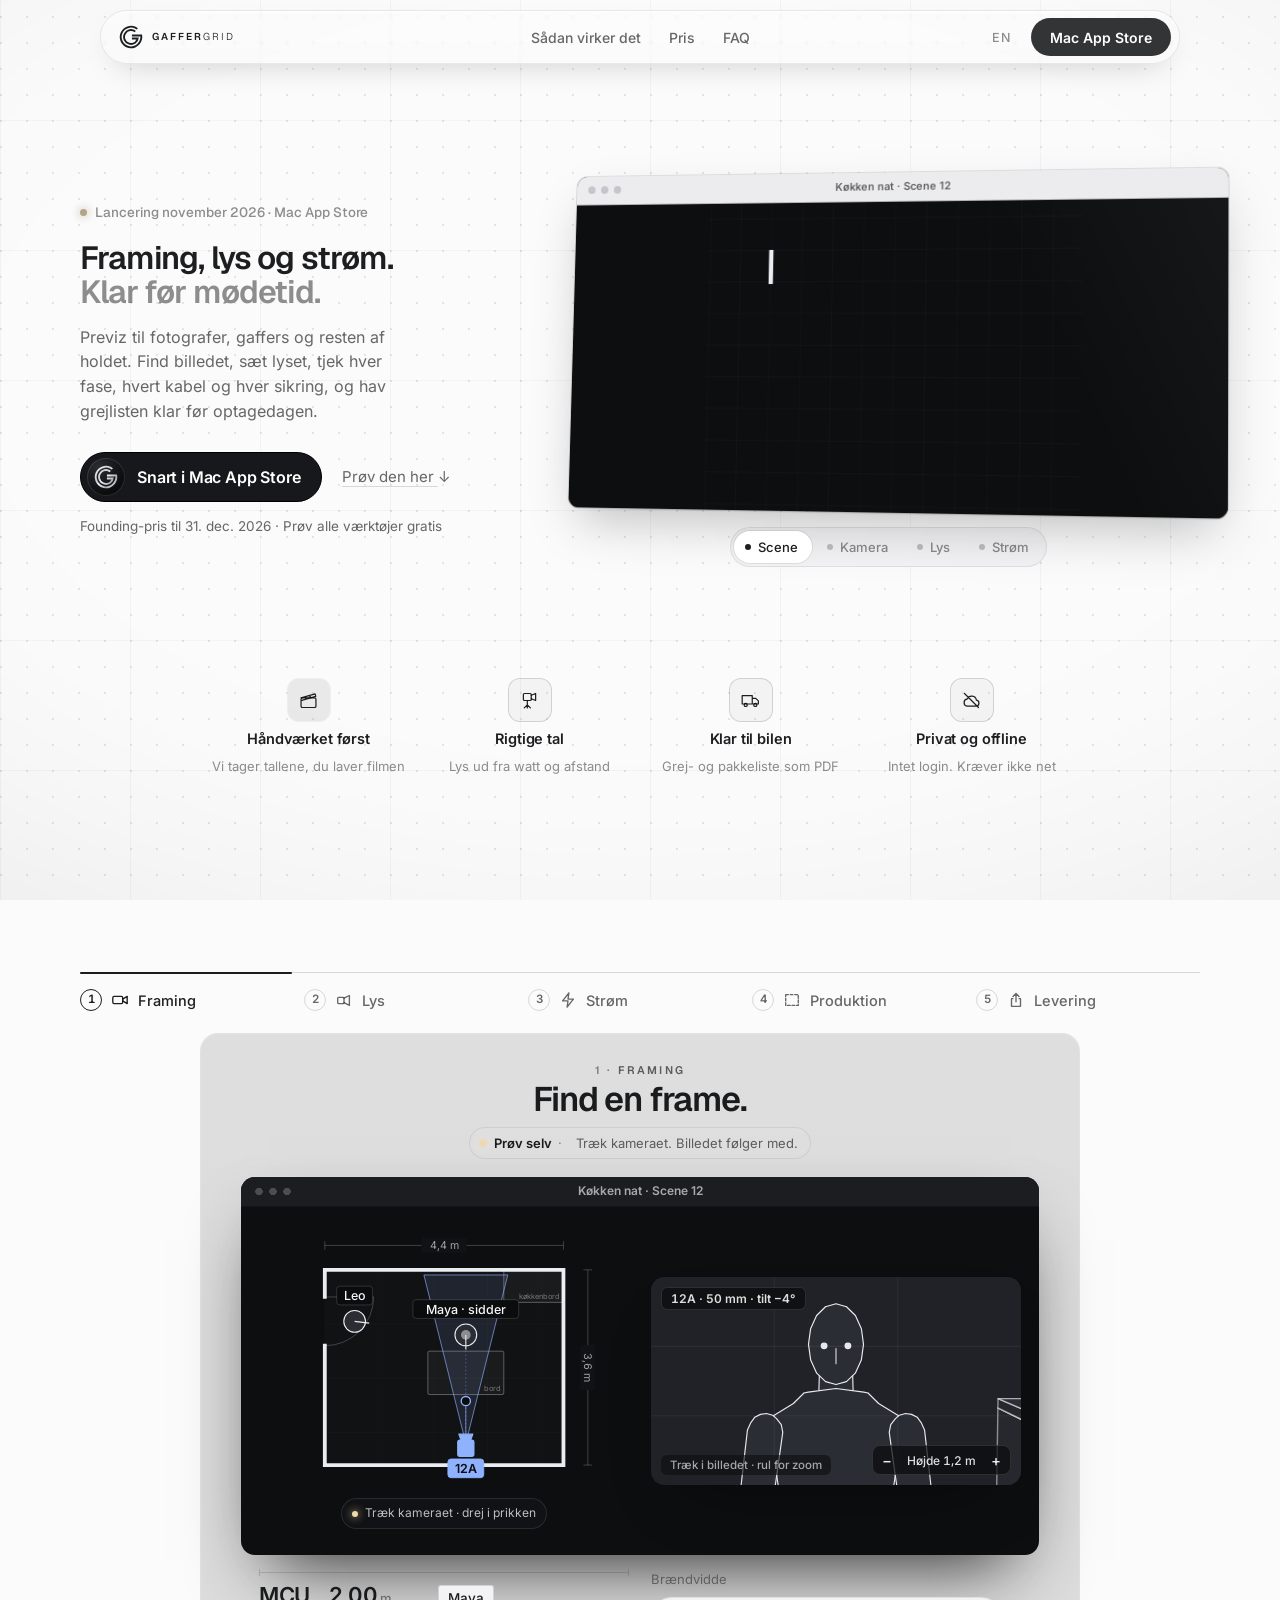
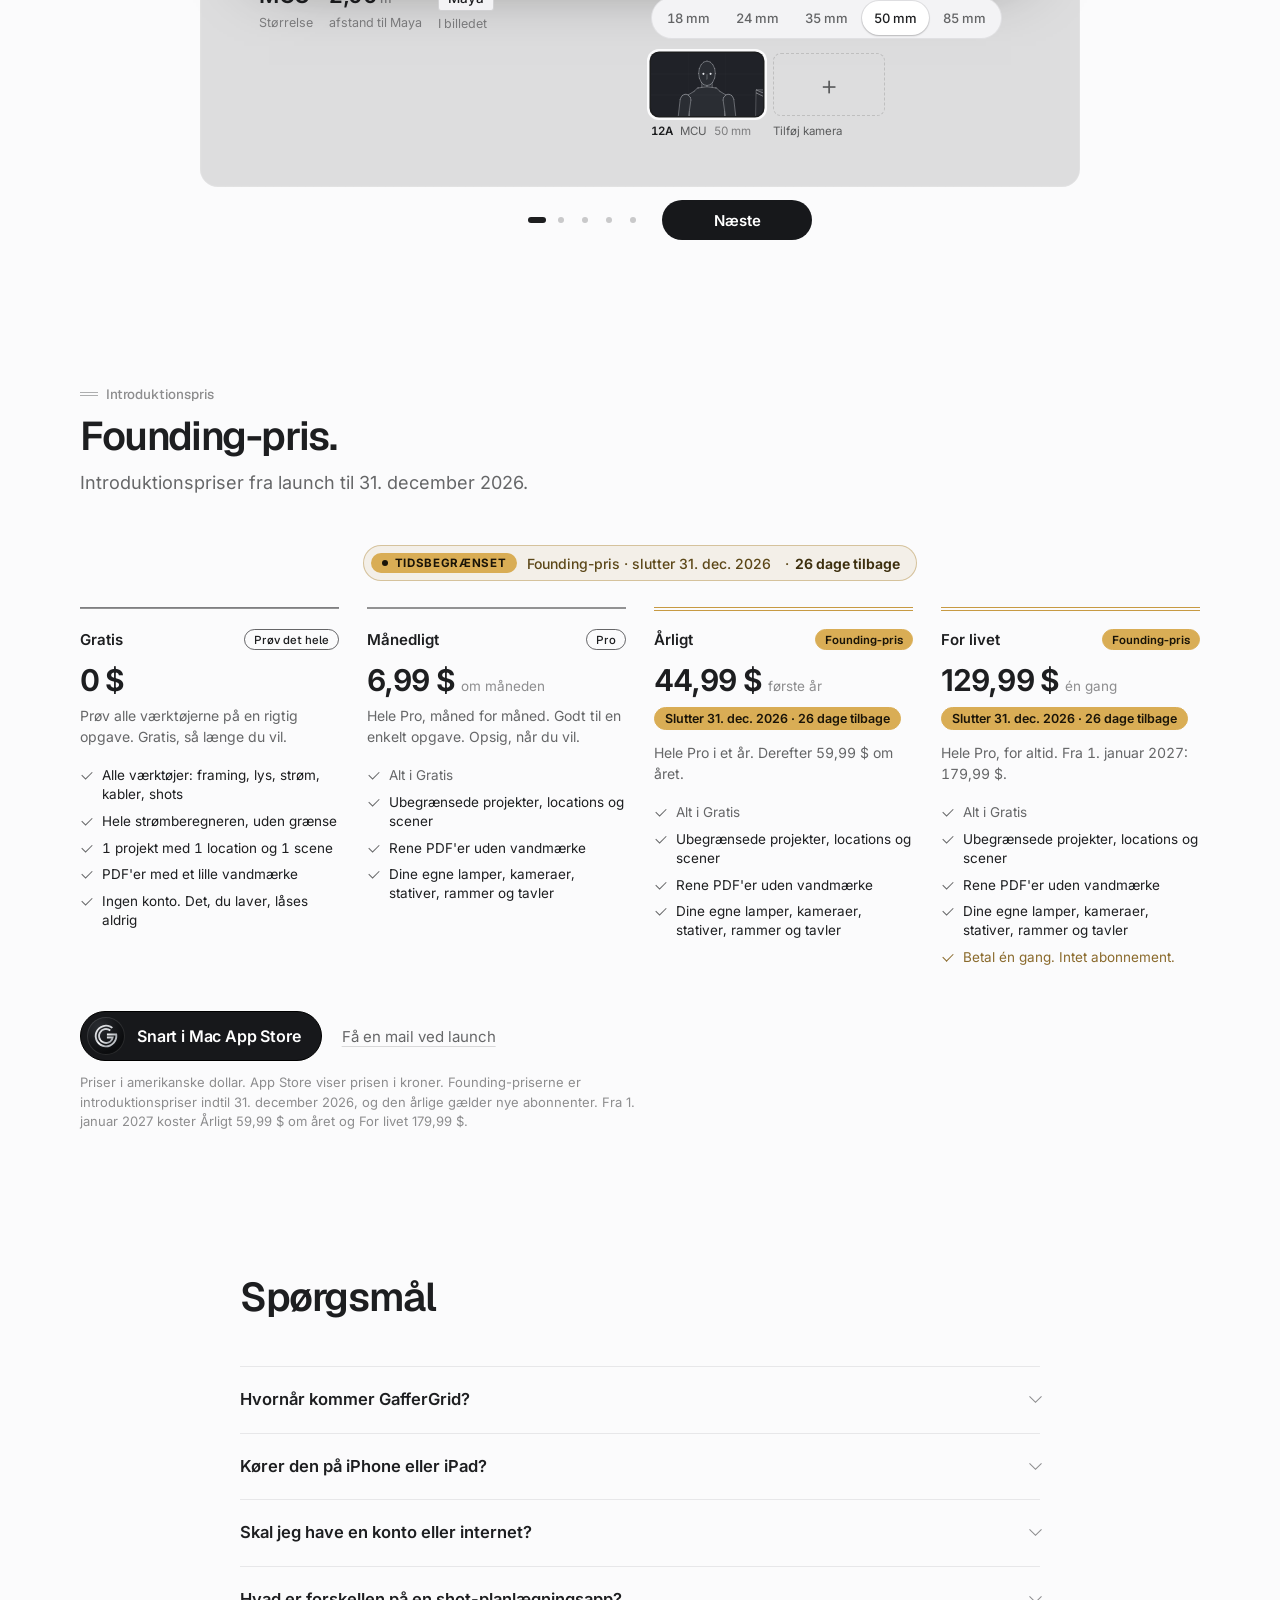
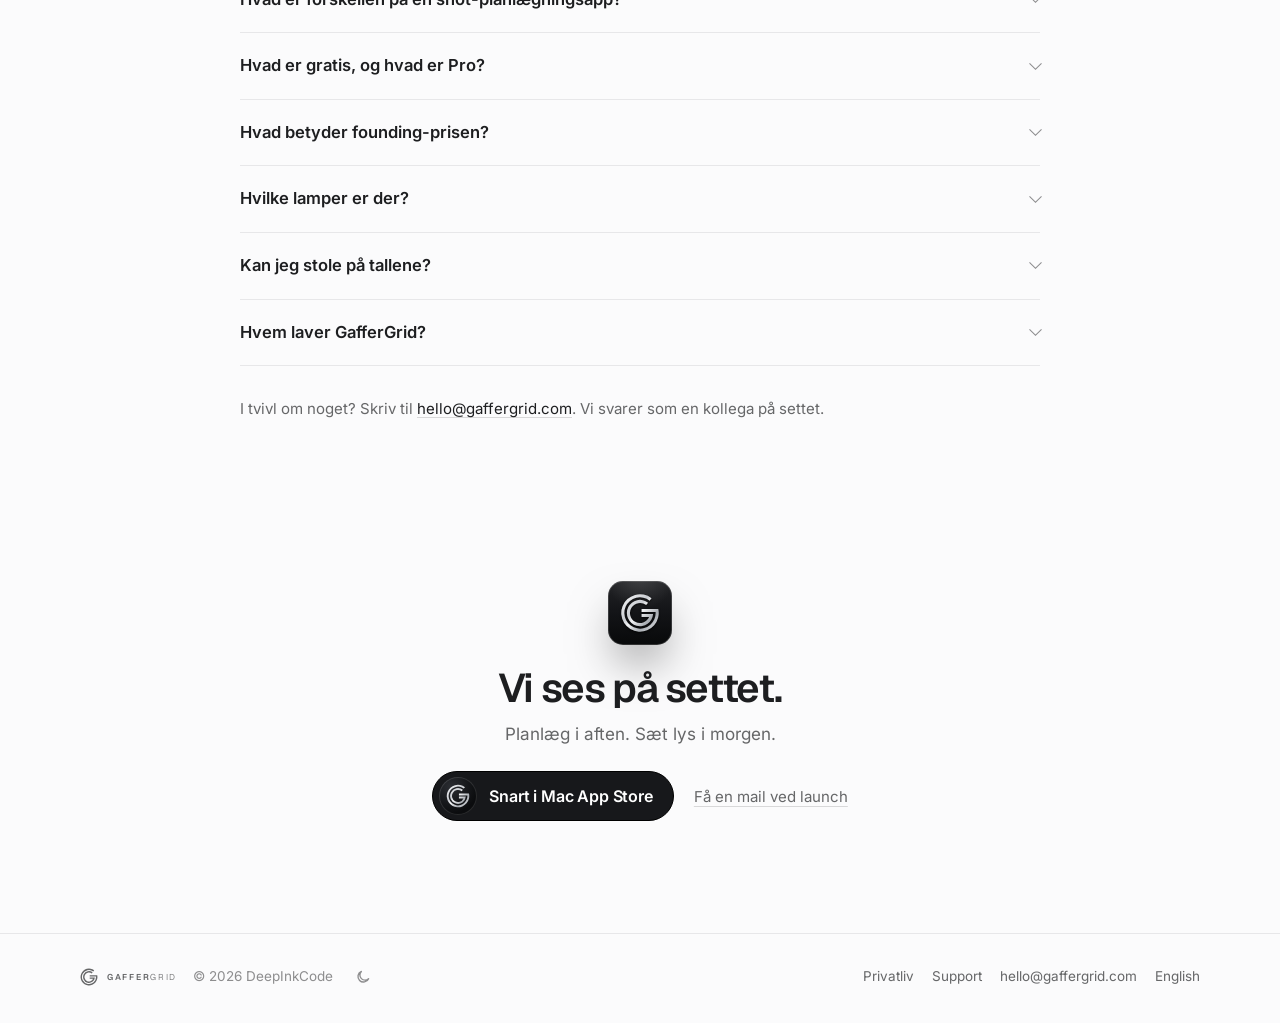
==== commit 9660dafd: "Site matcher app 1.0 (site 4d1eabc)" ====
--- a/da/index.html
+++ b/da/index.html
@@ -94,13 +94,13 @@
       <p class="try"><b>Prøv selv</b>Læg kablerne, og se hver fase fylde op.</p>
     </div>
     <div class="pwdemo" data-power-demo></div>
-    <p class="fine step-fine">Vejledende. En autoriseret elektriker eller gaffer godkender opsætningen på dagen.</p>
+    <p class="fine step-fine">Et planlægningsværktøj, ikke en godkendelse. En kvalificeret person (gaffer eller elektriker) skal godkende fordelingen på stedet efter de lokale regler.</p>
   </section>
   <section class="wrap step" id="production" aria-labelledby="h-production">
     <div class="step-head">
       <p class="k step-k"><span class="num">4</span><span>Produktion</span></p>
       <h2 id="h-production">Pak bilen.</h2>
-      <p class="try"><b>Prøv selv</b>Dine shots, dagen og pakkelisten.</p>
+      <p class="try"><b>Prøv selv</b>Dine shots, scenerne og pakkelisten.</p>
     </div>
     <div class="prod">
       <div class="prod-l" data-prod-shots></div>
@@ -127,7 +127,7 @@
   <section class="wrap sec found" id="founding" aria-labelledby="h-found">
     <div class="head"><p class="k">Introduktionspris</p><h2 id="h-found">Founding-pris.</h2><p>Introduktionspriser fra launch til 31. december 2026.</p></div>
     <p class="offer" data-until="2026-12-31" data-left="dage tilbage" data-left1="dag tilbage"><span class="offer-tag">Tidsbegrænset</span>Founding-pris · slutter 31. dec. 2026</p>
-    <div class="plans"><div class="plan free"><div class="plan-n"><b>Gratis</b><em class="badge">Prøv det hele</em></div><p class="price"><strong>0 $</strong></p><span class="plan-d">Prøv alle værktøjerne på en rigtig opgave. Gratis, så længe du vil.</span><ul class="plan-pts"><li>Alle værktøjer: framing, lys, strøm, kabler, shots</li><li>Hele strømberegneren, uden grænse</li><li>1 projekt med 1 location og 1 scene</li><li>PDF'er med et lille vandmærke</li><li>Ingen konto. Det, du laver, låses aldrig</li></ul></div><div class="plan"><div class="plan-n"><b>Månedligt</b><em class="badge">Pro</em></div><p class="price"><strong>6,99 $</strong><span>om måneden</span></p><span class="plan-d">Hele Pro, måned for måned. Godt til en enkelt opgave. Opsig, når du vil.</span><ul class="plan-pts"><li class="all">Alt i Gratis</li><li>Ubegrænsede projekter, locations og scener</li><li>Rene PDF'er uden vandmærke</li><li>Dine egne lamper, kameraer, stativer og tavler</li><li>Gem og del et projekt som fil</li></ul></div><div class="plan hot"><div class="plan-n"><b>Årligt</b><em class="badge">Founding-pris</em></div><p class="price"><strong>44,99 $</strong><span>første år</span></p><p class="until" data-until="2026-12-31" data-left="dage tilbage" data-left1="dag tilbage">Slutter 31. dec. 2026</p><span class="plan-d">Hele Pro i et år. Derefter 59,99 $ om året.</span><ul class="plan-pts"><li class="all">Alt i Gratis</li><li>Ubegrænsede projekter, locations og scener</li><li>Rene PDF'er uden vandmærke</li><li>Dine egne lamper, kameraer, stativer og tavler</li><li>Gem og del et projekt som fil</li></ul></div><div class="plan hot"><div class="plan-n"><b>For livet</b><em class="badge">Founding-pris</em></div><p class="price"><strong>129,99 $</strong><span>én gang</span></p><p class="until" data-until="2026-12-31" data-left="dage tilbage" data-left1="dag tilbage">Slutter 31. dec. 2026</p><span class="plan-d">Hele Pro, for altid. Fra 1. januar 2027: 179,99 $.</span><ul class="plan-pts"><li class="all">Alt i Gratis</li><li>Ubegrænsede projekter, locations og scener</li><li>Rene PDF'er uden vandmærke</li><li>Dine egne lamper, kameraer, stativer og tavler</li><li>Gem og del et projekt som fil</li><li class="plus">Betal én gang. Intet abonnement.</li></ul></div></div>
+    <div class="plans"><div class="plan free"><div class="plan-n"><b>Gratis</b><em class="badge">Prøv det hele</em></div><p class="price"><strong>0 $</strong></p><span class="plan-d">Prøv alle værktøjerne på en rigtig opgave. Gratis, så længe du vil.</span><ul class="plan-pts"><li>Alle værktøjer: framing, lys, strøm, kabler, shots</li><li>Hele strømberegneren, uden grænse</li><li>1 projekt med 1 location og 1 scene</li><li>PDF'er med et lille vandmærke</li><li>Ingen konto. Det, du laver, låses aldrig</li></ul></div><div class="plan"><div class="plan-n"><b>Månedligt</b><em class="badge">Pro</em></div><p class="price"><strong>6,99 $</strong><span>om måneden</span></p><span class="plan-d">Hele Pro, måned for måned. Godt til en enkelt opgave. Opsig, når du vil.</span><ul class="plan-pts"><li class="all">Alt i Gratis</li><li>Ubegrænsede projekter, locations og scener</li><li>Rene PDF'er uden vandmærke</li><li>Dine egne lamper, kameraer, stativer, rammer og tavler</li></ul></div><div class="plan hot"><div class="plan-n"><b>Årligt</b><em class="badge">Founding-pris</em></div><p class="price"><strong>44,99 $</strong><span>første år</span></p><p class="until" data-until="2026-12-31" data-left="dage tilbage" data-left1="dag tilbage">Slutter 31. dec. 2026</p><span class="plan-d">Hele Pro i et år. Derefter 59,99 $ om året.</span><ul class="plan-pts"><li class="all">Alt i Gratis</li><li>Ubegrænsede projekter, locations og scener</li><li>Rene PDF'er uden vandmærke</li><li>Dine egne lamper, kameraer, stativer, rammer og tavler</li></ul></div><div class="plan hot"><div class="plan-n"><b>For livet</b><em class="badge">Founding-pris</em></div><p class="price"><strong>129,99 $</strong><span>én gang</span></p><p class="until" data-until="2026-12-31" data-left="dage tilbage" data-left1="dag tilbage">Slutter 31. dec. 2026</p><span class="plan-d">Hele Pro, for altid. Fra 1. januar 2027: 179,99 $.</span><ul class="plan-pts"><li class="all">Alt i Gratis</li><li>Ubegrænsede projekter, locations og scener</li><li>Rene PDF'er uden vandmærke</li><li>Dine egne lamper, kameraer, stativer, rammer og tavler</li><li class="plus">Betal én gang. Intet abonnement.</li></ul></div></div>
     <div class="found-cta"><div class="store-cta" data-store-cta>
         <a class="store simple" data-store aria-disabled="true" data-pre="Hent i" aria-label="Kommer til Mac App Store i november"><span class="store-app"><svg viewBox="0 0 32 32" aria-hidden="true"><defs><linearGradient id="ggst5" gradientUnits="userSpaceOnUse" x1="1" y1="1" x2="31" y2="31"><stop offset="0" stop-color="#fbfbfc"/><stop offset=".38" stop-color="#c9ccd1"/><stop offset=".5" stop-color="#f2f3f5"/><stop offset=".72" stop-color="#a9adb3"/><stop offset="1" stop-color="#e6e8eb"/></linearGradient></defs><path d="M25.235 4.18A15 15 0 1 0 30.644 12.75H17.25V15.25H28.477A12.5 12.5 0 1 1 23.696 6.15ZM22.464 7.726A10.5 10.5 0 1 0 26.473 16.75H17.25V19.25H23.31A8 8 0 1 1 20.925 9.696Z" fill="url(#ggst5)"/></svg></span><span class="store-t"><b data-store-name="Mac App Store">Snart i Mac App Store</b></span></a>
         <a class="store-touch" data-store-touch href="mailto:hello@gaffergrid.com?subject=Sig%20til%2C%20n%C3%A5r%20GafferGrid%20er%20ude">Få en mail ved launch</a>
@@ -136,7 +136,7 @@
 
   <section class="wrap sec" id="faq" aria-labelledby="h-faq">
     <div class="head"><h2 id="h-faq">Spørgsmål</h2></div>
-    <div class="faq"><details><summary>Hvornår kommer GafferGrid?</summary><p>November 2026 på Mac App Store.</p></details><details><summary>Kører den på iPhone eller iPad?</summary><p>Ikke endnu. GafferGrid er til Mac: macOS 13 Ventura eller nyere, Apple silicon eller Intel, på engelsk (UK) og dansk. Sidder du med telefonen? Send linket til dig selv, og prøv den på din Mac.</p></details><details><summary>Skal jeg have en konto eller internet?</summary><p>Nej. Der er intet login, og alt virker offline. Dine projekter gemmes hos dig, og vi ser dem aldrig.</p></details><details><summary>Hvad er forskellen på en shot-planlægningsapp?</summary><p>Shot-planlægningsapps stopper ved kameraet. GafferGrid laver også gafferens del: den fordeler lamperne på faserne, tjekker kabler og sikringer, vælger tavler og skriver grejlisten til udlejeren.</p></details><details><summary>Hvad er gratis, og hvad er Pro?</summary><p>Alle værktøjer virker i ét projekt med én location og én scene, sammen med hele strømberegneren og PDF'er med et lille vandmærke. Pro giver ubegrænsede projekter, locations og scener, rene PDF'er, dine egne lamper, kameraer og stativer, og du kan gemme og dele et projekt som fil.</p></details><details><summary>Hvad betyder founding-prisen?</summary><p>Fra launch til 31. december 2026 koster Pro 44,99 $ det første år (nye abonnenter) eller 129,99 $ for livet. Derefter er priserne 59,99 $ om året og 179,99 $ for livet.</p></details><details><summary>Hvilke lamper er der?</summary><p>Generiske LED-, tungsten- og HMI-lamper efter watt, fx en LED COB 600 W, med lysformere, rammer og diffusion. Med Pro opretter du dine egne lamper, kameraer og stativer.</p></details><details><summary>Kan jeg stole på tallene?</summary><p>GafferGrid regner hver lampe på fuld styrke og holder hver fase under 80 %. Beregningen er vejledende: en autoriseret elektriker eller gaffer skal godkende fordelingen på dagen.</p></details><details><summary>Hvem laver GafferGrid?</summary><p>Folk fra filmbranchen, der ville have et bedre værktøj til lys og strøm. Vi holder til i Danmark, og når du skriver, svarer en, der selv har stået på et set.</p></details></div>
+    <div class="faq"><details><summary>Hvornår kommer GafferGrid?</summary><p>November 2026 på Mac App Store.</p></details><details><summary>Kører den på iPhone eller iPad?</summary><p>Nej. GafferGrid er til Mac: macOS 13 Ventura eller nyere, Apple silicon eller Intel, på engelsk (UK) og dansk. Sidder du med telefonen? Send linket til dig selv, og prøv den på din Mac.</p></details><details><summary>Skal jeg have en konto eller internet?</summary><p>Nej. Der er intet login, og alt virker offline. Dine projekter gemmes hos dig, og vi ser dem aldrig.</p></details><details><summary>Hvad er forskellen på en shot-planlægningsapp?</summary><p>Shot-planlægningsapps stopper ved kameraet. GafferGrid laver også gafferens del: den fordeler lamperne på faserne, tjekker kabler og sikringer, vælger tavler og skriver grejlisten til udlejeren.</p></details><details><summary>Hvad er gratis, og hvad er Pro?</summary><p>Alle værktøjer virker i ét projekt med én location og én scene, sammen med hele strømberegneren og PDF'er med et lille vandmærke. Pro giver ubegrænsede projekter, locations og scener, rene PDF'er og dine egne lamper, kameraer, stativer, rammer og tavler. Eksportér som fil og Eksportér alle projekter er gratis, så du altid kan tage backup og dele dit arbejde.</p></details><details><summary>Hvad betyder founding-prisen?</summary><p>Fra launch til 31. december 2026 koster Pro 44,99 $ det første år (nye abonnenter) eller 129,99 $ for livet. Derefter er priserne 59,99 $ om året og 179,99 $ for livet.</p></details><details><summary>Hvilke lamper er der?</summary><p>Generiske LED-, tungsten- og HMI-lamper efter watt, fx en LED COB 600 W, med lysformere, rammer og diffusion. Med Pro opretter du dine egne lamper, kameraer, stativer, rammer og tavler.</p></details><details><summary>Kan jeg stole på tallene?</summary><p>GafferGrid regner hver lampe på fuld styrke og holder hver fase under 80 %. Beregningen er et planlægningsværktøj, ikke en godkendelse: en kvalificeret person (gaffer eller elektriker) skal godkende fordelingen på stedet efter de lokale regler.</p></details><details><summary>Hvem laver GafferGrid?</summary><p>Folk fra filmbranchen, der ville have et bedre værktøj til lys og strøm. Vi holder til i Danmark, og når du skriver, svarer en, der selv har stået på et set.</p></details></div>
     <aside class="gaff"><p>I tvivl om noget? Skriv til <a href="mailto:hello@gaffergrid.com">hello@gaffergrid.com</a>. Vi svarer som en kollega på settet.</p></aside>
   </section>
 
@@ -158,7 +158,7 @@
 <script src="/assets/slides.js" defer></script>
 <script src="/assets/hero.js" defer></script>
 <script type="application/ld+json">
-{"@context":"https://schema.org","@graph":[{"@type":"SoftwareApplication","name":"GafferGrid","url":"https://gaffergrid.com/da/","inLanguage":"da","operatingSystem":"macOS 13 or later","applicationCategory":"MultimediaApplication","applicationSubCategory":"Film and TV production planning","description":"Planlæg lyset og strømmen til dit filmset. Hver fase tjekket, og grejlisten klar til udlejeren. Kommer på Mac App Store i november 2026.","publisher":{"@id":"https://gaffergrid.com/#org"},"author":{"@id":"https://gaffergrid.com/#org"},"softwareRequirements":"macOS 13 Ventura or later, Apple silicon or Intel","isAccessibleForFree":true,"availableLanguage":["en-GB","da"],"keywords":"lighting plan, power calculator, gaffer app, film set, gear list, shot list, power distribution, CEE, phases, lighting plot","featureList":["Brændvidde og sensorstørrelse, med billedfeltet på planen","Dolly, slider, jib og kran med keyframes","Shotlisten som filmstrimmel, med en skitse af hvert billede","En lysplan set oppefra, i rigtige mål","Lyset regnet ud fra watt og afstand","LED, Tungsten og HMI med lysformere, rammer og diffusion","Faser, kabler og sikringer regnet ud, hver fase under 80 %","Kabler lagt langs væggene, tavler valgt for dig","Scener med dag/nat og locations","Sceneoversigt og locations","Pakkeliste bygget ud fra planen, vinget af på dagen","Grejlisten som PDF til udlejeren","Plan, shotliste og strømplan i én PDF","Fokusguide til kameraholdet"],"offers":[{"@type":"Offer","name":"Free","price":"0","priceCurrency":"USD"},{"@type":"Offer","name":"Pro, monthly","price":"6.99","priceCurrency":"USD"},{"@type":"Offer","name":"Pro, yearly (founding price, first year)","price":"44.99","priceCurrency":"USD","priceValidUntil":"2026-12-31"},{"@type":"Offer","name":"Pro, for life (founding price)","price":"129.99","priceCurrency":"USD","priceValidUntil":"2026-12-31"}]},{"@type":"Organization","@id":"https://gaffergrid.com/#org","name":"DeepInkCode","url":"https://gaffergrid.com/","email":"hello@gaffergrid.com","logo":"https://gaffergrid.com/assets/icon-512.png","address":{"@type":"PostalAddress","addressCountry":"DK"}},{"@type":"WebSite","name":"GafferGrid","url":"https://gaffergrid.com/","inLanguage":["en-GB","da"],"publisher":{"@id":"https://gaffergrid.com/#org"}},{"@type":"FAQPage","inLanguage":"da","mainEntity":[{"@type":"Question","name":"Hvornår kommer GafferGrid?","acceptedAnswer":{"@type":"Answer","text":"November 2026 på Mac App Store."}},{"@type":"Question","name":"Kører den på iPhone eller iPad?","acceptedAnswer":{"@type":"Answer","text":"Ikke endnu. GafferGrid er til Mac: macOS 13 Ventura eller nyere, Apple silicon eller Intel, på engelsk (UK) og dansk. Sidder du med telefonen? Send linket til dig selv, og prøv den på din Mac."}},{"@type":"Question","name":"Skal jeg have en konto eller internet?","acceptedAnswer":{"@type":"Answer","text":"Nej. Der er intet login, og alt virker offline. Dine projekter gemmes hos dig, og vi ser dem aldrig."}},{"@type":"Question","name":"Hvad er forskellen på en shot-planlægningsapp?","acceptedAnswer":{"@type":"Answer","text":"Shot-planlægningsapps stopper ved kameraet. GafferGrid laver også gafferens del: den fordeler lamperne på faserne, tjekker kabler og sikringer, vælger tavler og skriver grejlisten til udlejeren."}},{"@type":"Question","name":"Hvad er gratis, og hvad er Pro?","acceptedAnswer":{"@type":"Answer","text":"Alle værktøjer virker i ét projekt med én location og én scene, sammen med hele strømberegneren og PDF'er med et lille vandmærke. Pro giver ubegrænsede projekter, locations og scener, rene PDF'er, dine egne lamper, kameraer og stativer, og du kan gemme og dele et projekt som fil."}},{"@type":"Question","name":"Hvad betyder founding-prisen?","acceptedAnswer":{"@type":"Answer","text":"Fra launch til 31. december 2026 koster Pro 44,99 $ det første år (nye abonnenter) eller 129,99 $ for livet. Derefter er priserne 59,99 $ om året og 179,99 $ for livet."}},{"@type":"Question","name":"Hvilke lamper er der?","acceptedAnswer":{"@type":"Answer","text":"Generiske LED-, tungsten- og HMI-lamper efter watt, fx en LED COB 600 W, med lysformere, rammer og diffusion. Med Pro opretter du dine egne lamper, kameraer og stativer."}},{"@type":"Question","name":"Kan jeg stole på tallene?","acceptedAnswer":{"@type":"Answer","text":"GafferGrid regner hver lampe på fuld styrke og holder hver fase under 80 %. Beregningen er vejledende: en autoriseret elektriker eller gaffer skal godkende fordelingen på dagen."}},{"@type":"Question","name":"Hvem laver GafferGrid?","acceptedAnswer":{"@type":"Answer","text":"Folk fra filmbranchen, der ville have et bedre værktøj til lys og strøm. Vi holder til i Danmark, og når du skriver, svarer en, der selv har stået på et set."}}]}]}
+{"@context":"https://schema.org","@graph":[{"@type":"SoftwareApplication","name":"GafferGrid","url":"https://gaffergrid.com/da/","inLanguage":"da","operatingSystem":"macOS 13 or later","applicationCategory":"MultimediaApplication","applicationSubCategory":"Film and TV production planning","description":"Planlæg lyset og strømmen til dit filmset. Hver fase tjekket, og grejlisten klar til udlejeren. Kommer på Mac App Store i november 2026.","publisher":{"@id":"https://gaffergrid.com/#org"},"author":{"@id":"https://gaffergrid.com/#org"},"softwareRequirements":"macOS 13 Ventura or later, Apple silicon or Intel","isAccessibleForFree":true,"availableLanguage":["en-GB","da"],"keywords":"lighting plan, power calculator, gaffer app, film set, gear list, shot list, power distribution, CEE, phases, lighting plot","featureList":["Brændvidde og sensorstørrelse, med billedfeltet på planen","Dolly, slider, jib og kran med keyframes","Shotlisten som filmstrimmel, med en skitse af hvert billede","En lysplan set oppefra, i rigtige mål","Lyset regnet ud fra watt og afstand","LED, Tungsten og HMI med lysformere, rammer og diffusion","Faser, kabler og sikringer regnet ud, hver fase under 80 %","Kabler lagt langs væggene, tavler valgt for dig","Scener med dag/nat og locations","Sceneoversigt og locations","Pakkeliste bygget ud fra planen, vinget af på dagen","Grejlisten som PDF til udlejeren","Plan, shotliste og strømplan i én PDF","Fokusguide til kameraholdet"],"offers":[{"@type":"Offer","name":"Free","price":"0","priceCurrency":"USD"},{"@type":"Offer","name":"Pro, monthly","price":"6.99","priceCurrency":"USD"},{"@type":"Offer","name":"Pro, yearly (founding price, first year)","price":"44.99","priceCurrency":"USD","priceValidUntil":"2026-12-31"},{"@type":"Offer","name":"Pro, for life (founding price)","price":"129.99","priceCurrency":"USD","priceValidUntil":"2026-12-31"}]},{"@type":"Organization","@id":"https://gaffergrid.com/#org","name":"DeepInkCode","url":"https://gaffergrid.com/","email":"hello@gaffergrid.com","logo":"https://gaffergrid.com/assets/icon-512.png","address":{"@type":"PostalAddress","addressCountry":"DK"}},{"@type":"WebSite","name":"GafferGrid","url":"https://gaffergrid.com/","inLanguage":["en-GB","da"],"publisher":{"@id":"https://gaffergrid.com/#org"}},{"@type":"FAQPage","inLanguage":"da","mainEntity":[{"@type":"Question","name":"Hvornår kommer GafferGrid?","acceptedAnswer":{"@type":"Answer","text":"November 2026 på Mac App Store."}},{"@type":"Question","name":"Kører den på iPhone eller iPad?","acceptedAnswer":{"@type":"Answer","text":"Nej. GafferGrid er til Mac: macOS 13 Ventura eller nyere, Apple silicon eller Intel, på engelsk (UK) og dansk. Sidder du med telefonen? Send linket til dig selv, og prøv den på din Mac."}},{"@type":"Question","name":"Skal jeg have en konto eller internet?","acceptedAnswer":{"@type":"Answer","text":"Nej. Der er intet login, og alt virker offline. Dine projekter gemmes hos dig, og vi ser dem aldrig."}},{"@type":"Question","name":"Hvad er forskellen på en shot-planlægningsapp?","acceptedAnswer":{"@type":"Answer","text":"Shot-planlægningsapps stopper ved kameraet. GafferGrid laver også gafferens del: den fordeler lamperne på faserne, tjekker kabler og sikringer, vælger tavler og skriver grejlisten til udlejeren."}},{"@type":"Question","name":"Hvad er gratis, og hvad er Pro?","acceptedAnswer":{"@type":"Answer","text":"Alle værktøjer virker i ét projekt med én location og én scene, sammen med hele strømberegneren og PDF'er med et lille vandmærke. Pro giver ubegrænsede projekter, locations og scener, rene PDF'er og dine egne lamper, kameraer, stativer, rammer og tavler. Eksportér som fil og Eksportér alle projekter er gratis, så du altid kan tage backup og dele dit arbejde."}},{"@type":"Question","name":"Hvad betyder founding-prisen?","acceptedAnswer":{"@type":"Answer","text":"Fra launch til 31. december 2026 koster Pro 44,99 $ det første år (nye abonnenter) eller 129,99 $ for livet. Derefter er priserne 59,99 $ om året og 179,99 $ for livet."}},{"@type":"Question","name":"Hvilke lamper er der?","acceptedAnswer":{"@type":"Answer","text":"Generiske LED-, tungsten- og HMI-lamper efter watt, fx en LED COB 600 W, med lysformere, rammer og diffusion. Med Pro opretter du dine egne lamper, kameraer, stativer, rammer og tavler."}},{"@type":"Question","name":"Kan jeg stole på tallene?","acceptedAnswer":{"@type":"Answer","text":"GafferGrid regner hver lampe på fuld styrke og holder hver fase under 80 %. Beregningen er et planlægningsværktøj, ikke en godkendelse: en kvalificeret person (gaffer eller elektriker) skal godkende fordelingen på stedet efter de lokale regler."}},{"@type":"Question","name":"Hvem laver GafferGrid?","acceptedAnswer":{"@type":"Answer","text":"Folk fra filmbranchen, der ville have et bedre værktøj til lys og strøm. Vi holder til i Danmark, og når du skriver, svarer en, der selv har stået på et set."}}]}]}
 </script>
 <footer class="foot"><div class="wrap">
   <a class="brand" href="/da/"><svg viewBox="0 0 32 32" aria-hidden="true"><path d="M25.235 4.18A15 15 0 1 0 30.644 12.75H17.25V15.25H28.477A12.5 12.5 0 1 1 23.696 6.15ZM22.464 7.726A10.5 10.5 0 1 0 26.473 16.75H17.25V19.25H23.31A8 8 0 1 1 20.925 9.696Z" fill="currentColor"/></svg><span class="gg-word">Gaffer<span>Grid</span></span></a>
--- a/assets/launch.css
+++ b/assets/launch.css
@@ -785,18 +785,10 @@
 .deck-on .journey, .deck-on .journey.pinned { position: relative; top: auto; padding-top: 72px; background: none; -webkit-backdrop-filter: none; backdrop-filter: none; }
 .deck-on .journey.pinned .head { display: block; }
 
-@media (min-width: 1240px) {
-  .deck-on .rail { position: fixed; left: 28px; top: 50%; transform: translateY(-50%); z-index: 40; display: grid; grid-template-columns: none; gap: 2px; border-top: 0;
-    opacity: 0; pointer-events: none; transition: opacity .25s var(--ease); }
-  .deck-on.deck-in .rail { opacity: 1; pointer-events: auto; }
-  .deck-on .rail a { padding: 7px 10px 7px 14px; font-size: 13px; gap: 8px; border: 0; }
-  .deck-on .rail a svg { width: 15px; height: 15px; }
-  .deck-on .rail a[aria-current]::after { left: 0; right: auto; top: 8px; bottom: 8px; width: 1.5px; height: auto; }
-}
+/* 16. nov (Marcus): trinene står igen som faner over demoen på alle skærmbredder (ikke i venstre side) */
 .plan .until { white-space: nowrap; }
 /* Én trinbjælke, der altid ser ens ud i den smalle udgave: tynd linje over, markering på det aktive trin, ingen glas */
 @media (max-width: 1239px) { .deck-on .rail { border-top: 1px solid var(--hair2); } .deck-on .rail a { padding: 12px 4px 4px 0; } }
-@media (min-width: 1240px) { html.deck-on:not(.deck-in) .rail { opacity: 0 !important; pointer-events: none; } }
 
 /* ---------- 4. nov (Marcus): App Store-knappen som én simpel pille: app-ikonet + Apple-logo + Mac App Store ---------- */
 .store.simple { display: inline-flex; align-items: center; gap: 12px; min-height: 0; height: 50px; padding: 0 20px 0 6px; border-radius: 999px;
@@ -1152,7 +1144,7 @@
     content: ""; grid-column: 1 / -1; grid-row: 1 / 3; margin: 0 calc(-1 * var(--wpad)) -18px; border-radius: 14px; background: #0d0e10; z-index: 0;
     box-shadow: 0 34px 70px -28px rgba(0, 0, 0, .85), 0 0 0 1px rgba(255, 255, 255, .08), inset 0 1px 0 rgba(255, 255, 255, .06); }
   .deck-on #frame .camdemo::after, .deck-on #light .camdemo::after, .deck-on #power .pwdemo::after {
-    content: "Kitchen night · Scene 12"; grid-column: 1 / -1; grid-row: 1; margin: 0 calc(-1 * var(--wpad)); display: flex; align-items: center; justify-content: center; z-index: 1;
+    content: var(--win-title, "Kitchen night · Scene 12"); grid-column: 1 / -1; grid-row: 1; margin: 0 calc(-1 * var(--wpad)); display: flex; align-items: center; justify-content: center; z-index: 1;
     border-radius: 14px 14px 0 0; background: #1c1d21 radial-gradient(circle at 18px 50%, #4a4d53 3.5px, transparent 4px) no-repeat, #1c1d21;
     background-image: radial-gradient(circle at 18px 50%, #4a4d53 3.5px, transparent 4px), radial-gradient(circle at 32px 50%, #4a4d53 3.5px, transparent 4px), radial-gradient(circle at 46px 50%, #4a4d53 3.5px, transparent 4px);
     border-bottom: 1px solid rgba(0, 0, 0, .3); font: 600 12px/1 var(--body); color: rgba(255, 255, 255, .62); }
@@ -1273,7 +1265,7 @@
 @media (min-width: 821px) {
   .deck-on #production .prod { position: relative; padding: 52px 22px 22px; border-radius: 14px; background: #0d0e10;
     box-shadow: 0 34px 70px -28px rgba(0, 0, 0, .85), 0 0 0 1px rgba(255, 255, 255, .08), inset 0 1px 0 rgba(255, 255, 255, .06); }
-  .deck-on #production .prod::before { content: "Kitchen night · Scene 12"; position: absolute; left: 0; right: 0; top: 0; height: 30px; display: flex; align-items: center; justify-content: center;
+  .deck-on #production .prod::before { content: var(--win-title, "Kitchen night · Scene 12"); position: absolute; left: 0; right: 0; top: 0; height: 30px; display: flex; align-items: center; justify-content: center;
     border-radius: 14px 14px 0 0; border-bottom: 1px solid rgba(0, 0, 0, .3); font: 600 12px/1 var(--body); color: rgba(255, 255, 255, .62); background-color: #1c1d21; background-repeat: no-repeat;
     background-image: radial-gradient(circle at 18px 50%, #4a4d53 3.5px, transparent 4px), radial-gradient(circle at 32px 50%, #4a4d53 3.5px, transparent 4px), radial-gradient(circle at 46px 50%, #4a4d53 3.5px, transparent 4px); }
   :lang(da) .deck-on #production .prod::before { content: "Køkken nat · Scene 12"; }
@@ -1380,3 +1372,32 @@
 .store.simple:not([href]):hover, .store.simple:not([href]):active { background: var(--hi); transform: none; }
 /* Trykflader på mindst 44 px på touch */
 @media (pointer: coarse) { .store-touch, .try-link { display: inline-flex; align-items: center; min-height: 44px; } }
+
+/* Vinduestitlen i trinene på dansk (16. nov) */
+:root:lang(da) { --win-title: "Køkken nat · Scene 12"; }
+
+/* ---------- Telefon (Marcus 16. nov: "intuitivt og lækkert der også") ---------- */
+@media (max-width: 760px) {
+  /* Trinfanerne: fem lige brede faner over demoen, tal og et kort navn under, så man kan se, hvad der kommer */
+  .deck-on .rail { display: grid; grid-template-columns: repeat(5, minmax(0, 1fr)); gap: 0; border-top: 1px solid var(--hair2); }
+  .deck-on .rail a { flex-direction: column; align-items: center; justify-content: center; gap: 5px; min-height: 52px; padding: 10px 0 4px; font: 500 11px/1.1 var(--body); letter-spacing: 0; white-space: nowrap; }
+  .deck-on .rail a svg { display: none; }
+  .deck-on .rail a .num { font-size: 12px; }
+  .deck-on .rail a[aria-current]::after { left: 14%; right: 14%; }
+  /* Prikkerne ved Næste: rigtige trykflader */
+  .deck-dot { width: 26px; height: 44px; }
+  /* Founding-pillen: nedtællingen på sin egen linje i stedet for en løs prik forrest */
+  .offer .until-sep { display: none; } .offer b { flex-basis: 100%; text-align: center; }
+  /* Bunden: centreret og luftig */
+  .foot .wrap { justify-content: center; text-align: center; row-gap: 14px; }
+  .foot nav { justify-content: center; margin-left: 0; gap: 6px 18px; }
+}
+/* Telefon: strammere afstande mellem sektionerne (Marcus 16. nov), samme rytme hele vejen ned */
+@media (max-width: 760px) {
+  .deck-on .journey, .deck-on .journey.pinned { padding-top: 40px; }
+  .sec, .found, #faq { padding-top: 56px; }
+  .sec .head { margin-bottom: 32px; }
+  .end { padding-top: 72px; }
+  .foot { margin-top: 64px; }
+}
+@media (max-width: 760px) { .found { padding-top: 28px; } } /* Næste-bjælken over priserne giver allerede luft */
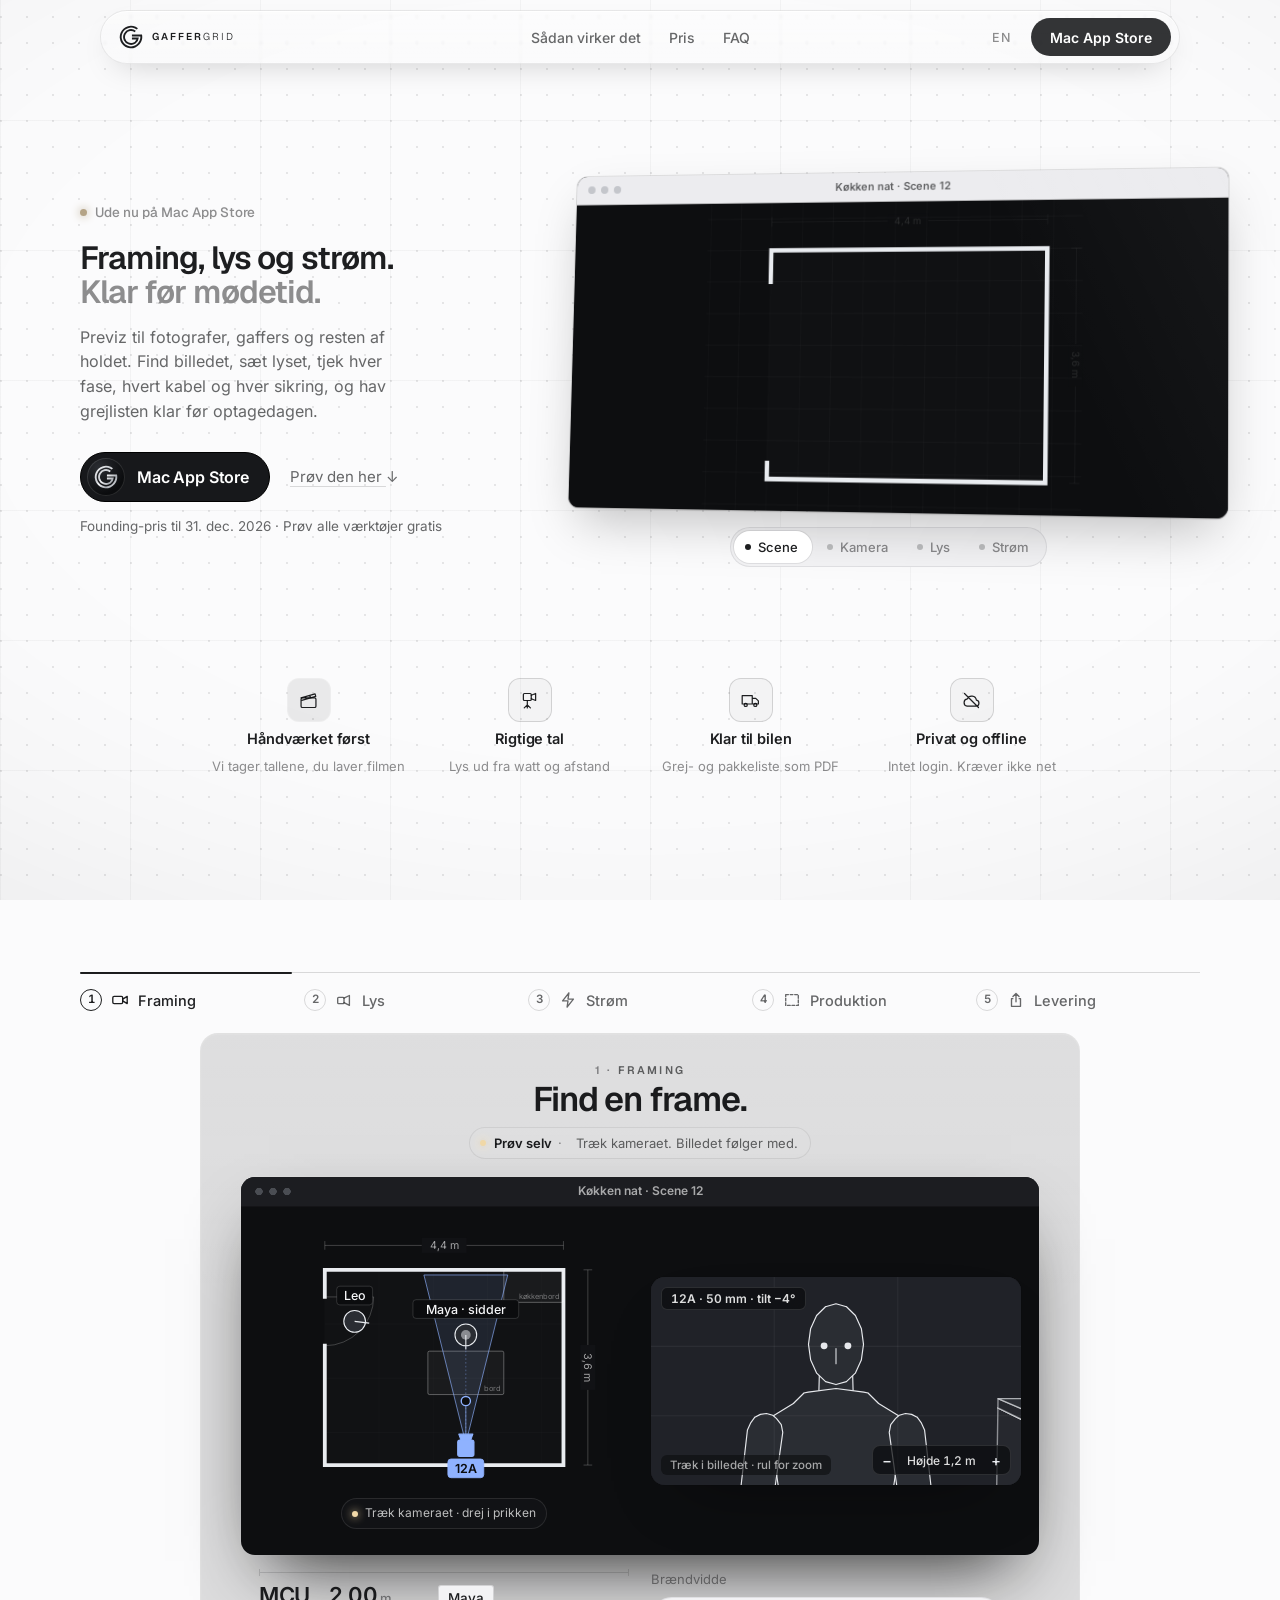
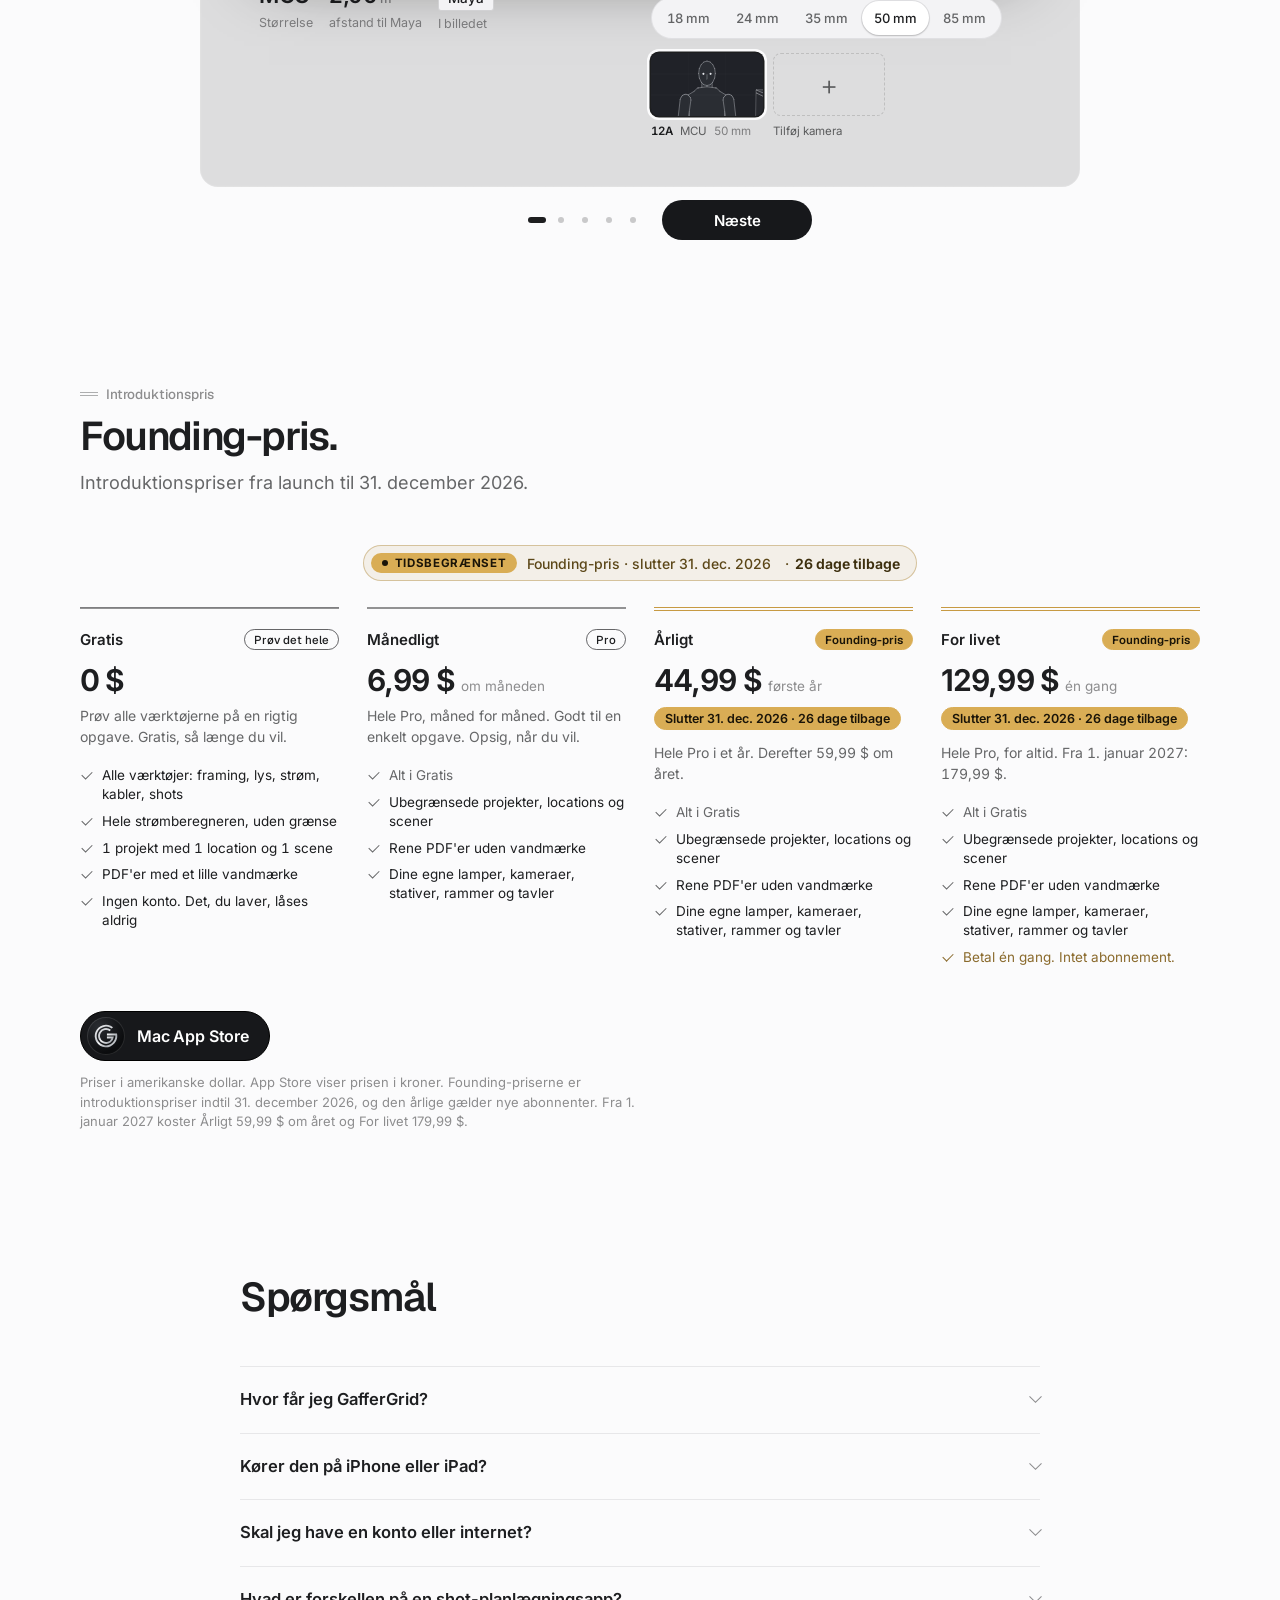
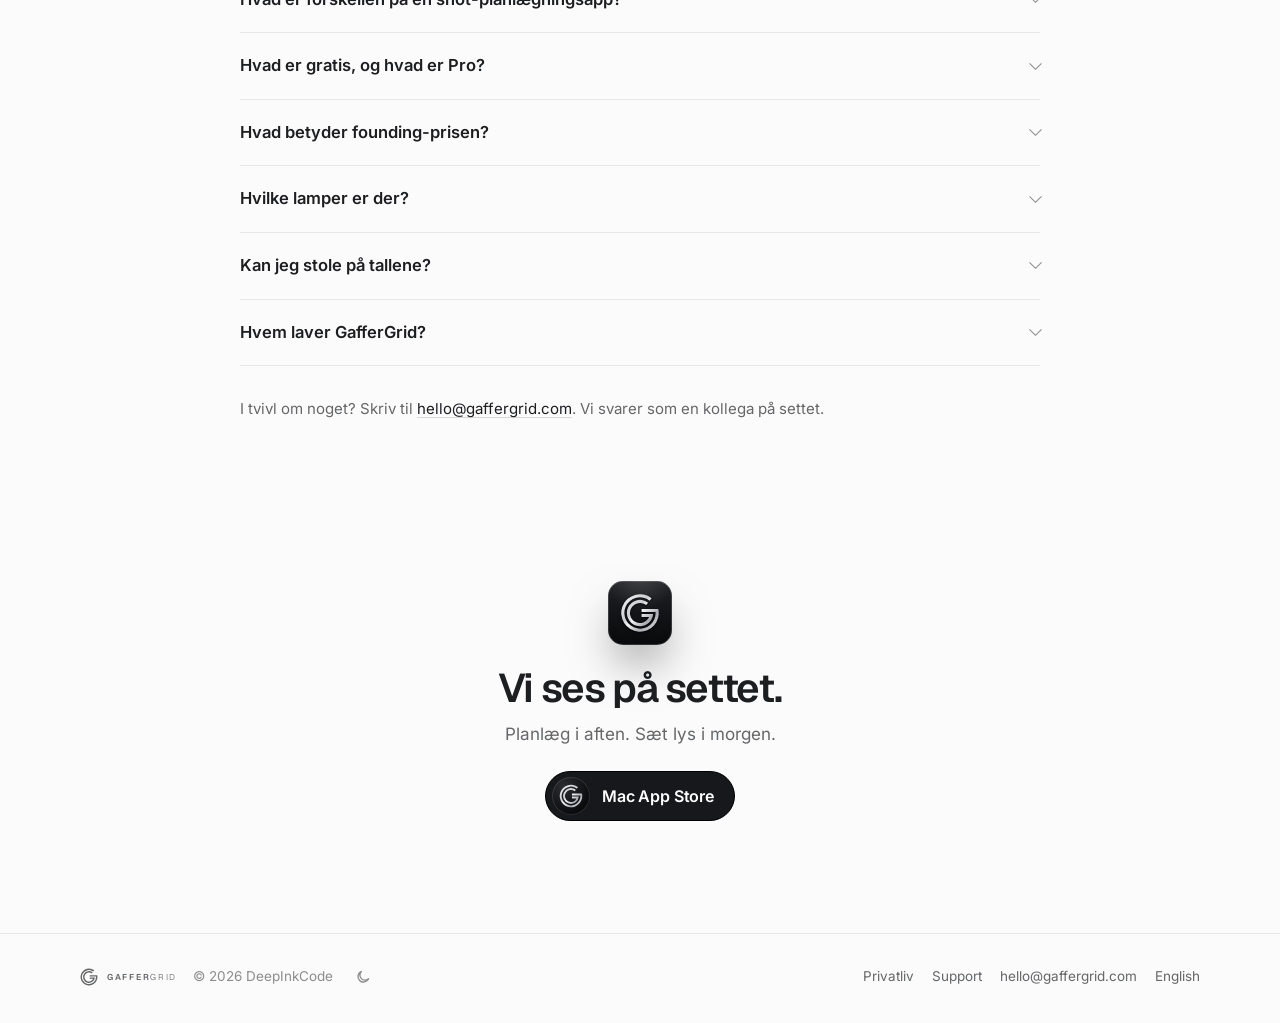
==== commit 18214dea: "Launch: Out now på Mac App Store (site e54e51e) Co-Authored-By: Claude Opus 5.5 <noreply@anthropic.c" ====
--- a/da/index.html
+++ b/da/index.html
@@ -1,10 +1,10 @@
 <!doctype html>
-<html lang="da">
+<html lang="da" data-store="https://apps.apple.com/app/gaffergrid-film-set-planner/id6824168173">
 <head>
 <meta charset="utf-8">
 <meta name="viewport" content="width=device-width, initial-scale=1, viewport-fit=cover">
 <title>GafferGrid · Previz, lysplan og strømberegner til filmhold (Mac)</title>
-<meta name="description" content="Planlæg lyset og strømmen til dit filmset. Hver fase tjekket, og grejlisten klar til udlejeren. Kommer på Mac App Store i november 2026.">
+<meta name="description" content="Planlæg lyset og strømmen til dit filmset. Hver fase tjekket, og grejlisten klar til udlejeren. På Mac App Store.">
 <link rel="canonical" href="https://gaffergrid.com/da/">
 <link rel="alternate" hreflang="da" href="https://gaffergrid.com/da/">
 <link rel="alternate" hreflang="en-GB" href="https://gaffergrid.com/">
@@ -13,7 +13,7 @@
 <meta property="og:site_name" content="GafferGrid">
 <meta property="og:url" content="https://gaffergrid.com/da/">
 <meta property="og:title" content="GafferGrid · Previz, lysplan og strømberegner til filmhold (Mac)">
-<meta property="og:description" content="Planlæg lyset og strømmen til dit filmset. Hver fase tjekket, og grejlisten klar til udlejeren. Kommer på Mac App Store i november 2026.">
+<meta property="og:description" content="Planlæg lyset og strømmen til dit filmset. Hver fase tjekket, og grejlisten klar til udlejeren. På Mac App Store.">
 <meta property="og:image" content="https://gaffergrid.com/assets/og-da.png">
 <meta property="og:image:width" content="1200">
 <meta property="og:image:height" content="630">
@@ -39,7 +39,7 @@
   <a class="brand" href="/da/" aria-label="GafferGrid"><svg viewBox="0 0 32 32" aria-hidden="true"><path d="M25.235 4.18A15 15 0 1 0 30.644 12.75H17.25V15.25H28.477A12.5 12.5 0 1 1 23.696 6.15ZM22.464 7.726A10.5 10.5 0 1 0 26.473 16.75H17.25V19.25H23.31A8 8 0 1 1 20.925 9.696Z" fill="currentColor"/></svg><span class="gg-word">Gaffer<span>Grid</span></span></a>
   <nav class="tnav" aria-label="Sektioner"><a href="#how">Sådan virker det</a><a href="#founding">Pris</a><a href="#faq">FAQ</a></nav>
   <a class="tbtn lang" href="/" hreflang="en" lang="en" title="English" aria-label="English">EN</a>
-  <a class="tbtn solid" href="#join" data-join>Mac App Store</a>
+  <a class="tbtn solid" href="https://apps.apple.com/app/gaffergrid-film-set-planner/id6824168173" rel="noopener">Mac App Store</a>
 </div></header>
 <div class="bg" aria-hidden="true"><div class="bg-grid"></div></div>
 <div class="intro" aria-hidden="true"><div class="intro-cover"></div><canvas></canvas></div>
@@ -47,11 +47,11 @@
   <section class="hero" id="join" aria-labelledby="h-hero">
     <div class="wrap hero-in">
       <div class="hero-txt">
-        <p class="eyebrow"><i aria-hidden="true"></i><span data-launch-label>Lancering november 2026 · Mac App Store</span></p>
+        <p class="eyebrow"><i aria-hidden="true"></i><span data-launch-label>Ude nu · Mac App Store</span></p>
         <h1 id="h-hero"><span>Framing, lys og strøm.</span><br><em>Klar før mødetid.</em></h1>
         <p class="lead">Previz til fotografer, gaffers og resten af holdet. Find billedet, sæt lyset, tjek hver fase, hvert kabel og hver sikring, og hav grejlisten klar før optage&shy;dagen.</p>
         <div class="store-cta" data-store-cta>
-        <a class="store simple" data-store aria-disabled="true" data-pre="Hent i" aria-label="Kommer til Mac App Store i november"><span class="store-app"><svg viewBox="0 0 32 32" aria-hidden="true"><defs><linearGradient id="ggst4" gradientUnits="userSpaceOnUse" x1="1" y1="1" x2="31" y2="31"><stop offset="0" stop-color="#fbfbfc"/><stop offset=".38" stop-color="#c9ccd1"/><stop offset=".5" stop-color="#f2f3f5"/><stop offset=".72" stop-color="#a9adb3"/><stop offset="1" stop-color="#e6e8eb"/></linearGradient></defs><path d="M25.235 4.18A15 15 0 1 0 30.644 12.75H17.25V15.25H28.477A12.5 12.5 0 1 1 23.696 6.15ZM22.464 7.726A10.5 10.5 0 1 0 26.473 16.75H17.25V19.25H23.31A8 8 0 1 1 20.925 9.696Z" fill="url(#ggst4)"/></svg></span><span class="store-t"><b data-store-name="Mac App Store">Snart i Mac App Store</b></span></a>
+        <a class="store simple" data-store href="https://apps.apple.com/app/gaffergrid-film-set-planner/id6824168173" rel="noopener" data-pre="Hent i" aria-label="Hent i Mac App Store"><span class="store-app"><svg viewBox="0 0 32 32" aria-hidden="true"><defs><linearGradient id="ggst4" gradientUnits="userSpaceOnUse" x1="1" y1="1" x2="31" y2="31"><stop offset="0" stop-color="#fbfbfc"/><stop offset=".38" stop-color="#c9ccd1"/><stop offset=".5" stop-color="#f2f3f5"/><stop offset=".72" stop-color="#a9adb3"/><stop offset="1" stop-color="#e6e8eb"/></linearGradient></defs><path d="M25.235 4.18A15 15 0 1 0 30.644 12.75H17.25V15.25H28.477A12.5 12.5 0 1 1 23.696 6.15ZM22.464 7.726A10.5 10.5 0 1 0 26.473 16.75H17.25V19.25H23.31A8 8 0 1 1 20.925 9.696Z" fill="url(#ggst4)"/></svg></span><span class="store-t"><b data-store-name="Mac App Store">Mac App Store</b></span></a>
         <a class="store-touch try-link" href="#frame">Prøv den her <span aria-hidden="true">↓</span></a>
       </div>
         <p class="hero-note">Founding-pris til 31. dec. 2026 · Prøv alle værktøjer gratis</p>
@@ -129,14 +129,14 @@
     <p class="offer" data-until="2026-12-31" data-left="dage tilbage" data-left1="dag tilbage"><span class="offer-tag">Tidsbegrænset</span>Founding-pris · slutter 31. dec. 2026</p>
     <div class="plans"><div class="plan free"><div class="plan-n"><b>Gratis</b><em class="badge">Prøv det hele</em></div><p class="price"><strong>0 $</strong></p><span class="plan-d">Prøv alle værktøjerne på en rigtig opgave. Gratis, så længe du vil.</span><ul class="plan-pts"><li>Alle værktøjer: framing, lys, strøm, kabler, shots</li><li>Hele strømberegneren, uden grænse</li><li>1 projekt med 1 location og 1 scene</li><li>PDF'er med et lille vandmærke</li><li>Ingen konto. Det, du laver, låses aldrig</li></ul></div><div class="plan"><div class="plan-n"><b>Månedligt</b><em class="badge">Pro</em></div><p class="price"><strong>6,99 $</strong><span>om måneden</span></p><span class="plan-d">Hele Pro, måned for måned. Godt til en enkelt opgave. Opsig, når du vil.</span><ul class="plan-pts"><li class="all">Alt i Gratis</li><li>Ubegrænsede projekter, locations og scener</li><li>Rene PDF'er uden vandmærke</li><li>Dine egne lamper, kameraer, stativer, rammer og tavler</li></ul></div><div class="plan hot"><div class="plan-n"><b>Årligt</b><em class="badge">Founding-pris</em></div><p class="price"><strong>44,99 $</strong><span>første år</span></p><p class="until" data-until="2026-12-31" data-left="dage tilbage" data-left1="dag tilbage">Slutter 31. dec. 2026</p><span class="plan-d">Hele Pro i et år. Derefter 59,99 $ om året.</span><ul class="plan-pts"><li class="all">Alt i Gratis</li><li>Ubegrænsede projekter, locations og scener</li><li>Rene PDF'er uden vandmærke</li><li>Dine egne lamper, kameraer, stativer, rammer og tavler</li></ul></div><div class="plan hot"><div class="plan-n"><b>For livet</b><em class="badge">Founding-pris</em></div><p class="price"><strong>129,99 $</strong><span>én gang</span></p><p class="until" data-until="2026-12-31" data-left="dage tilbage" data-left1="dag tilbage">Slutter 31. dec. 2026</p><span class="plan-d">Hele Pro, for altid. Fra 1. januar 2027: 179,99 $.</span><ul class="plan-pts"><li class="all">Alt i Gratis</li><li>Ubegrænsede projekter, locations og scener</li><li>Rene PDF'er uden vandmærke</li><li>Dine egne lamper, kameraer, stativer, rammer og tavler</li><li class="plus">Betal én gang. Intet abonnement.</li></ul></div></div>
     <div class="found-cta"><div class="store-cta" data-store-cta>
-        <a class="store simple" data-store aria-disabled="true" data-pre="Hent i" aria-label="Kommer til Mac App Store i november"><span class="store-app"><svg viewBox="0 0 32 32" aria-hidden="true"><defs><linearGradient id="ggst5" gradientUnits="userSpaceOnUse" x1="1" y1="1" x2="31" y2="31"><stop offset="0" stop-color="#fbfbfc"/><stop offset=".38" stop-color="#c9ccd1"/><stop offset=".5" stop-color="#f2f3f5"/><stop offset=".72" stop-color="#a9adb3"/><stop offset="1" stop-color="#e6e8eb"/></linearGradient></defs><path d="M25.235 4.18A15 15 0 1 0 30.644 12.75H17.25V15.25H28.477A12.5 12.5 0 1 1 23.696 6.15ZM22.464 7.726A10.5 10.5 0 1 0 26.473 16.75H17.25V19.25H23.31A8 8 0 1 1 20.925 9.696Z" fill="url(#ggst5)"/></svg></span><span class="store-t"><b data-store-name="Mac App Store">Snart i Mac App Store</b></span></a>
-        <a class="store-touch" data-store-touch href="mailto:hello@gaffergrid.com?subject=Sig%20til%2C%20n%C3%A5r%20GafferGrid%20er%20ude">Få en mail ved launch</a>
+        <a class="store simple" data-store href="https://apps.apple.com/app/gaffergrid-film-set-planner/id6824168173" rel="noopener" data-pre="Hent i" aria-label="Hent i Mac App Store"><span class="store-app"><svg viewBox="0 0 32 32" aria-hidden="true"><defs><linearGradient id="ggst5" gradientUnits="userSpaceOnUse" x1="1" y1="1" x2="31" y2="31"><stop offset="0" stop-color="#fbfbfc"/><stop offset=".38" stop-color="#c9ccd1"/><stop offset=".5" stop-color="#f2f3f5"/><stop offset=".72" stop-color="#a9adb3"/><stop offset="1" stop-color="#e6e8eb"/></linearGradient></defs><path d="M25.235 4.18A15 15 0 1 0 30.644 12.75H17.25V15.25H28.477A12.5 12.5 0 1 1 23.696 6.15ZM22.464 7.726A10.5 10.5 0 1 0 26.473 16.75H17.25V19.25H23.31A8 8 0 1 1 20.925 9.696Z" fill="url(#ggst5)"/></svg></span><span class="store-t"><b data-store-name="Mac App Store">Mac App Store</b></span></a>
+        
       </div><p class="fine">Priser i amerikanske dollar. App Store viser prisen i kroner. Founding-priserne er introduktionspriser indtil 31. december 2026, og den årlige gælder nye abonnenter. Fra 1. januar 2027 koster Årligt 59,99 $ om året og For livet 179,99 $.</p></div>
   </section>
 
   <section class="wrap sec" id="faq" aria-labelledby="h-faq">
     <div class="head"><h2 id="h-faq">Spørgsmål</h2></div>
-    <div class="faq"><details><summary>Hvornår kommer GafferGrid?</summary><p>November 2026 på Mac App Store.</p></details><details><summary>Kører den på iPhone eller iPad?</summary><p>Nej. GafferGrid er til Mac: macOS 13 Ventura eller nyere, Apple silicon eller Intel, på engelsk (UK) og dansk. Sidder du med telefonen? Send linket til dig selv, og prøv den på din Mac.</p></details><details><summary>Skal jeg have en konto eller internet?</summary><p>Nej. Der er intet login, og alt virker offline. Dine projekter gemmes hos dig, og vi ser dem aldrig.</p></details><details><summary>Hvad er forskellen på en shot-planlægningsapp?</summary><p>Shot-planlægningsapps stopper ved kameraet. GafferGrid laver også gafferens del: den fordeler lamperne på faserne, tjekker kabler og sikringer, vælger tavler og skriver grejlisten til udlejeren.</p></details><details><summary>Hvad er gratis, og hvad er Pro?</summary><p>Alle værktøjer virker i ét projekt med én location og én scene, sammen med hele strømberegneren og PDF'er med et lille vandmærke. Pro giver ubegrænsede projekter, locations og scener, rene PDF'er og dine egne lamper, kameraer, stativer, rammer og tavler. Eksportér som fil og Eksportér alle projekter er gratis, så du altid kan tage backup og dele dit arbejde.</p></details><details><summary>Hvad betyder founding-prisen?</summary><p>Fra launch til 31. december 2026 koster Pro 44,99 $ det første år (nye abonnenter) eller 129,99 $ for livet. Derefter er priserne 59,99 $ om året og 179,99 $ for livet.</p></details><details><summary>Hvilke lamper er der?</summary><p>Generiske LED-, tungsten- og HMI-lamper efter watt, fx en LED COB 600 W, med lysformere, rammer og diffusion. Med Pro opretter du dine egne lamper, kameraer, stativer, rammer og tavler.</p></details><details><summary>Kan jeg stole på tallene?</summary><p>GafferGrid regner hver lampe på fuld styrke og holder hver fase under 80 %. Beregningen er et planlægningsværktøj, ikke en godkendelse: en kvalificeret person (gaffer eller elektriker) skal godkende fordelingen på stedet efter de lokale regler.</p></details><details><summary>Hvem laver GafferGrid?</summary><p>Folk fra filmbranchen, der ville have et bedre værktøj til lys og strøm. Vi holder til i Danmark, og når du skriver, svarer en, der selv har stået på et set.</p></details></div>
+    <div class="faq"><details><summary>Hvor får jeg GafferGrid?</summary><p>På Mac App Store.</p></details><details><summary>Kører den på iPhone eller iPad?</summary><p>Nej. GafferGrid er til Mac: macOS 13 Ventura eller nyere, Apple silicon eller Intel, på engelsk (UK) og dansk. Sidder du med telefonen? Send linket til dig selv, og prøv den på din Mac.</p></details><details><summary>Skal jeg have en konto eller internet?</summary><p>Nej. Der er intet login, og alt virker offline. Dine projekter gemmes hos dig, og vi ser dem aldrig.</p></details><details><summary>Hvad er forskellen på en shot-planlægningsapp?</summary><p>Shot-planlægningsapps stopper ved kameraet. GafferGrid laver også gafferens del: den fordeler lamperne på faserne, tjekker kabler og sikringer, vælger tavler og skriver grejlisten til udlejeren.</p></details><details><summary>Hvad er gratis, og hvad er Pro?</summary><p>Alle værktøjer virker i ét projekt med én location og én scene, sammen med hele strømberegneren og PDF'er med et lille vandmærke. Pro giver ubegrænsede projekter, locations og scener, rene PDF'er og dine egne lamper, kameraer, stativer, rammer og tavler. Eksportér som fil og Eksportér alle projekter er gratis, så du altid kan tage backup og dele dit arbejde.</p></details><details><summary>Hvad betyder founding-prisen?</summary><p>Fra launch til 31. december 2026 koster Pro 44,99 $ det første år (nye abonnenter) eller 129,99 $ for livet. Derefter er priserne 59,99 $ om året og 179,99 $ for livet.</p></details><details><summary>Hvilke lamper er der?</summary><p>Generiske LED-, tungsten- og HMI-lamper efter watt, fx en LED COB 600 W, med lysformere, rammer og diffusion. Med Pro opretter du dine egne lamper, kameraer, stativer, rammer og tavler.</p></details><details><summary>Kan jeg stole på tallene?</summary><p>GafferGrid regner hver lampe på fuld styrke og holder hver fase under 80 %. Beregningen er et planlægningsværktøj, ikke en godkendelse: en kvalificeret person (gaffer eller elektriker) skal godkende fordelingen på stedet efter de lokale regler.</p></details><details><summary>Hvem laver GafferGrid?</summary><p>Folk fra filmbranchen, der ville have et bedre værktøj til lys og strøm. Vi holder til i Danmark, og når du skriver, svarer en, der selv har stået på et set.</p></details></div>
     <aside class="gaff"><p>I tvivl om noget? Skriv til <a href="mailto:hello@gaffergrid.com">hello@gaffergrid.com</a>. Vi svarer som en kollega på settet.</p></aside>
   </section>
 
@@ -145,8 +145,8 @@
     <h2 id="h-end">Vi ses på settet.</h2>
     <p>Planlæg i aften. Sæt lys i morgen.</p>
     <div class="store-cta" data-store-cta>
-        <a class="store simple" data-store aria-disabled="true" data-pre="Hent i" aria-label="Kommer til Mac App Store i november"><span class="store-app"><svg viewBox="0 0 32 32" aria-hidden="true"><defs><linearGradient id="ggst6" gradientUnits="userSpaceOnUse" x1="1" y1="1" x2="31" y2="31"><stop offset="0" stop-color="#fbfbfc"/><stop offset=".38" stop-color="#c9ccd1"/><stop offset=".5" stop-color="#f2f3f5"/><stop offset=".72" stop-color="#a9adb3"/><stop offset="1" stop-color="#e6e8eb"/></linearGradient></defs><path d="M25.235 4.18A15 15 0 1 0 30.644 12.75H17.25V15.25H28.477A12.5 12.5 0 1 1 23.696 6.15ZM22.464 7.726A10.5 10.5 0 1 0 26.473 16.75H17.25V19.25H23.31A8 8 0 1 1 20.925 9.696Z" fill="url(#ggst6)"/></svg></span><span class="store-t"><b data-store-name="Mac App Store">Snart i Mac App Store</b></span></a>
-        <a class="store-touch" data-store-touch href="mailto:hello@gaffergrid.com?subject=Sig%20til%2C%20n%C3%A5r%20GafferGrid%20er%20ude">Få en mail ved launch</a>
+        <a class="store simple" data-store href="https://apps.apple.com/app/gaffergrid-film-set-planner/id6824168173" rel="noopener" data-pre="Hent i" aria-label="Hent i Mac App Store"><span class="store-app"><svg viewBox="0 0 32 32" aria-hidden="true"><defs><linearGradient id="ggst6" gradientUnits="userSpaceOnUse" x1="1" y1="1" x2="31" y2="31"><stop offset="0" stop-color="#fbfbfc"/><stop offset=".38" stop-color="#c9ccd1"/><stop offset=".5" stop-color="#f2f3f5"/><stop offset=".72" stop-color="#a9adb3"/><stop offset="1" stop-color="#e6e8eb"/></linearGradient></defs><path d="M25.235 4.18A15 15 0 1 0 30.644 12.75H17.25V15.25H28.477A12.5 12.5 0 1 1 23.696 6.15ZM22.464 7.726A10.5 10.5 0 1 0 26.473 16.75H17.25V19.25H23.31A8 8 0 1 1 20.925 9.696Z" fill="url(#ggst6)"/></svg></span><span class="store-t"><b data-store-name="Mac App Store">Mac App Store</b></span></a>
+        
       </div>
   </section>
 </main>
@@ -158,7 +158,7 @@
 <script src="/assets/slides.js" defer></script>
 <script src="/assets/hero.js" defer></script>
 <script type="application/ld+json">
-{"@context":"https://schema.org","@graph":[{"@type":"SoftwareApplication","name":"GafferGrid","url":"https://gaffergrid.com/da/","inLanguage":"da","operatingSystem":"macOS 13 or later","applicationCategory":"MultimediaApplication","applicationSubCategory":"Film and TV production planning","description":"Planlæg lyset og strømmen til dit filmset. Hver fase tjekket, og grejlisten klar til udlejeren. Kommer på Mac App Store i november 2026.","publisher":{"@id":"https://gaffergrid.com/#org"},"author":{"@id":"https://gaffergrid.com/#org"},"softwareRequirements":"macOS 13 Ventura or later, Apple silicon or Intel","isAccessibleForFree":true,"availableLanguage":["en-GB","da"],"keywords":"lighting plan, power calculator, gaffer app, film set, gear list, shot list, power distribution, CEE, phases, lighting plot","featureList":["Brændvidde og sensorstørrelse, med billedfeltet på planen","Dolly, slider, jib og kran med keyframes","Shotlisten som filmstrimmel, med en skitse af hvert billede","En lysplan set oppefra, i rigtige mål","Lyset regnet ud fra watt og afstand","LED, Tungsten og HMI med lysformere, rammer og diffusion","Faser, kabler og sikringer regnet ud, hver fase under 80 %","Kabler lagt langs væggene, tavler valgt for dig","Scener med dag/nat og locations","Sceneoversigt og locations","Pakkeliste bygget ud fra planen, vinget af på dagen","Grejlisten som PDF til udlejeren","Plan, shotliste og strømplan i én PDF","Fokusguide til kameraholdet"],"offers":[{"@type":"Offer","name":"Free","price":"0","priceCurrency":"USD"},{"@type":"Offer","name":"Pro, monthly","price":"6.99","priceCurrency":"USD"},{"@type":"Offer","name":"Pro, yearly (founding price, first year)","price":"44.99","priceCurrency":"USD","priceValidUntil":"2026-12-31"},{"@type":"Offer","name":"Pro, for life (founding price)","price":"129.99","priceCurrency":"USD","priceValidUntil":"2026-12-31"}]},{"@type":"Organization","@id":"https://gaffergrid.com/#org","name":"DeepInkCode","url":"https://gaffergrid.com/","email":"hello@gaffergrid.com","logo":"https://gaffergrid.com/assets/icon-512.png","address":{"@type":"PostalAddress","addressCountry":"DK"}},{"@type":"WebSite","name":"GafferGrid","url":"https://gaffergrid.com/","inLanguage":["en-GB","da"],"publisher":{"@id":"https://gaffergrid.com/#org"}},{"@type":"FAQPage","inLanguage":"da","mainEntity":[{"@type":"Question","name":"Hvornår kommer GafferGrid?","acceptedAnswer":{"@type":"Answer","text":"November 2026 på Mac App Store."}},{"@type":"Question","name":"Kører den på iPhone eller iPad?","acceptedAnswer":{"@type":"Answer","text":"Nej. GafferGrid er til Mac: macOS 13 Ventura eller nyere, Apple silicon eller Intel, på engelsk (UK) og dansk. Sidder du med telefonen? Send linket til dig selv, og prøv den på din Mac."}},{"@type":"Question","name":"Skal jeg have en konto eller internet?","acceptedAnswer":{"@type":"Answer","text":"Nej. Der er intet login, og alt virker offline. Dine projekter gemmes hos dig, og vi ser dem aldrig."}},{"@type":"Question","name":"Hvad er forskellen på en shot-planlægningsapp?","acceptedAnswer":{"@type":"Answer","text":"Shot-planlægningsapps stopper ved kameraet. GafferGrid laver også gafferens del: den fordeler lamperne på faserne, tjekker kabler og sikringer, vælger tavler og skriver grejlisten til udlejeren."}},{"@type":"Question","name":"Hvad er gratis, og hvad er Pro?","acceptedAnswer":{"@type":"Answer","text":"Alle værktøjer virker i ét projekt med én location og én scene, sammen med hele strømberegneren og PDF'er med et lille vandmærke. Pro giver ubegrænsede projekter, locations og scener, rene PDF'er og dine egne lamper, kameraer, stativer, rammer og tavler. Eksportér som fil og Eksportér alle projekter er gratis, så du altid kan tage backup og dele dit arbejde."}},{"@type":"Question","name":"Hvad betyder founding-prisen?","acceptedAnswer":{"@type":"Answer","text":"Fra launch til 31. december 2026 koster Pro 44,99 $ det første år (nye abonnenter) eller 129,99 $ for livet. Derefter er priserne 59,99 $ om året og 179,99 $ for livet."}},{"@type":"Question","name":"Hvilke lamper er der?","acceptedAnswer":{"@type":"Answer","text":"Generiske LED-, tungsten- og HMI-lamper efter watt, fx en LED COB 600 W, med lysformere, rammer og diffusion. Med Pro opretter du dine egne lamper, kameraer, stativer, rammer og tavler."}},{"@type":"Question","name":"Kan jeg stole på tallene?","acceptedAnswer":{"@type":"Answer","text":"GafferGrid regner hver lampe på fuld styrke og holder hver fase under 80 %. Beregningen er et planlægningsværktøj, ikke en godkendelse: en kvalificeret person (gaffer eller elektriker) skal godkende fordelingen på stedet efter de lokale regler."}},{"@type":"Question","name":"Hvem laver GafferGrid?","acceptedAnswer":{"@type":"Answer","text":"Folk fra filmbranchen, der ville have et bedre værktøj til lys og strøm. Vi holder til i Danmark, og når du skriver, svarer en, der selv har stået på et set."}}]}]}
+{"@context":"https://schema.org","@graph":[{"@type":"SoftwareApplication","name":"GafferGrid","url":"https://gaffergrid.com/da/","inLanguage":"da","operatingSystem":"macOS 13 or later","applicationCategory":"MultimediaApplication","applicationSubCategory":"Film and TV production planning","description":"Planlæg lyset og strømmen til dit filmset. Hver fase tjekket, og grejlisten klar til udlejeren. På Mac App Store.","publisher":{"@id":"https://gaffergrid.com/#org"},"author":{"@id":"https://gaffergrid.com/#org"},"softwareRequirements":"macOS 13 Ventura or later, Apple silicon or Intel","isAccessibleForFree":true,"availableLanguage":["en-GB","da"],"keywords":"lighting plan, power calculator, gaffer app, film set, gear list, shot list, power distribution, CEE, phases, lighting plot","downloadUrl":"https://apps.apple.com/app/gaffergrid-film-set-planner/id6824168173","featureList":["Brændvidde og sensorstørrelse, med billedfeltet på planen","Dolly, slider, jib og kran med keyframes","Shotlisten som filmstrimmel, med en skitse af hvert billede","En lysplan set oppefra, i rigtige mål","Lyset regnet ud fra watt og afstand","LED, Tungsten og HMI med lysformere, rammer og diffusion","Faser, kabler og sikringer regnet ud, hver fase under 80 %","Kabler lagt langs væggene, tavler valgt for dig","Scener med dag/nat og locations","Sceneoversigt og locations","Pakkeliste bygget ud fra planen, vinget af på dagen","Grejlisten som PDF til udlejeren","Plan, shotliste og strømplan i én PDF","Fokusguide til kameraholdet"],"offers":[{"@type":"Offer","name":"Free","price":"0","priceCurrency":"USD","url":"https://apps.apple.com/app/gaffergrid-film-set-planner/id6824168173"},{"@type":"Offer","name":"Pro, monthly","price":"6.99","priceCurrency":"USD","url":"https://apps.apple.com/app/gaffergrid-film-set-planner/id6824168173"},{"@type":"Offer","name":"Pro, yearly (founding price, first year)","price":"44.99","priceCurrency":"USD","priceValidUntil":"2026-12-31","url":"https://apps.apple.com/app/gaffergrid-film-set-planner/id6824168173"},{"@type":"Offer","name":"Pro, for life (founding price)","price":"129.99","priceCurrency":"USD","priceValidUntil":"2026-12-31","url":"https://apps.apple.com/app/gaffergrid-film-set-planner/id6824168173"}]},{"@type":"Organization","@id":"https://gaffergrid.com/#org","name":"DeepInkCode","url":"https://gaffergrid.com/","email":"hello@gaffergrid.com","logo":"https://gaffergrid.com/assets/icon-512.png","address":{"@type":"PostalAddress","addressCountry":"DK"}},{"@type":"WebSite","name":"GafferGrid","url":"https://gaffergrid.com/","inLanguage":["en-GB","da"],"publisher":{"@id":"https://gaffergrid.com/#org"}},{"@type":"FAQPage","inLanguage":"da","mainEntity":[{"@type":"Question","name":"Hvor får jeg GafferGrid?","acceptedAnswer":{"@type":"Answer","text":"På Mac App Store."}},{"@type":"Question","name":"Kører den på iPhone eller iPad?","acceptedAnswer":{"@type":"Answer","text":"Nej. GafferGrid er til Mac: macOS 13 Ventura eller nyere, Apple silicon eller Intel, på engelsk (UK) og dansk. Sidder du med telefonen? Send linket til dig selv, og prøv den på din Mac."}},{"@type":"Question","name":"Skal jeg have en konto eller internet?","acceptedAnswer":{"@type":"Answer","text":"Nej. Der er intet login, og alt virker offline. Dine projekter gemmes hos dig, og vi ser dem aldrig."}},{"@type":"Question","name":"Hvad er forskellen på en shot-planlægningsapp?","acceptedAnswer":{"@type":"Answer","text":"Shot-planlægningsapps stopper ved kameraet. GafferGrid laver også gafferens del: den fordeler lamperne på faserne, tjekker kabler og sikringer, vælger tavler og skriver grejlisten til udlejeren."}},{"@type":"Question","name":"Hvad er gratis, og hvad er Pro?","acceptedAnswer":{"@type":"Answer","text":"Alle værktøjer virker i ét projekt med én location og én scene, sammen med hele strømberegneren og PDF'er med et lille vandmærke. Pro giver ubegrænsede projekter, locations og scener, rene PDF'er og dine egne lamper, kameraer, stativer, rammer og tavler. Eksportér som fil og Eksportér alle projekter er gratis, så du altid kan tage backup og dele dit arbejde."}},{"@type":"Question","name":"Hvad betyder founding-prisen?","acceptedAnswer":{"@type":"Answer","text":"Fra launch til 31. december 2026 koster Pro 44,99 $ det første år (nye abonnenter) eller 129,99 $ for livet. Derefter er priserne 59,99 $ om året og 179,99 $ for livet."}},{"@type":"Question","name":"Hvilke lamper er der?","acceptedAnswer":{"@type":"Answer","text":"Generiske LED-, tungsten- og HMI-lamper efter watt, fx en LED COB 600 W, med lysformere, rammer og diffusion. Med Pro opretter du dine egne lamper, kameraer, stativer, rammer og tavler."}},{"@type":"Question","name":"Kan jeg stole på tallene?","acceptedAnswer":{"@type":"Answer","text":"GafferGrid regner hver lampe på fuld styrke og holder hver fase under 80 %. Beregningen er et planlægningsværktøj, ikke en godkendelse: en kvalificeret person (gaffer eller elektriker) skal godkende fordelingen på stedet efter de lokale regler."}},{"@type":"Question","name":"Hvem laver GafferGrid?","acceptedAnswer":{"@type":"Answer","text":"Folk fra filmbranchen, der ville have et bedre værktøj til lys og strøm. Vi holder til i Danmark, og når du skriver, svarer en, der selv har stået på et set."}}]}]}
 </script>
 <footer class="foot"><div class="wrap">
   <a class="brand" href="/da/"><svg viewBox="0 0 32 32" aria-hidden="true"><path d="M25.235 4.18A15 15 0 1 0 30.644 12.75H17.25V15.25H28.477A12.5 12.5 0 1 1 23.696 6.15ZM22.464 7.726A10.5 10.5 0 1 0 26.473 16.75H17.25V19.25H23.31A8 8 0 1 1 20.925 9.696Z" fill="currentColor"/></svg><span class="gg-word">Gaffer<span>Grid</span></span></a>
